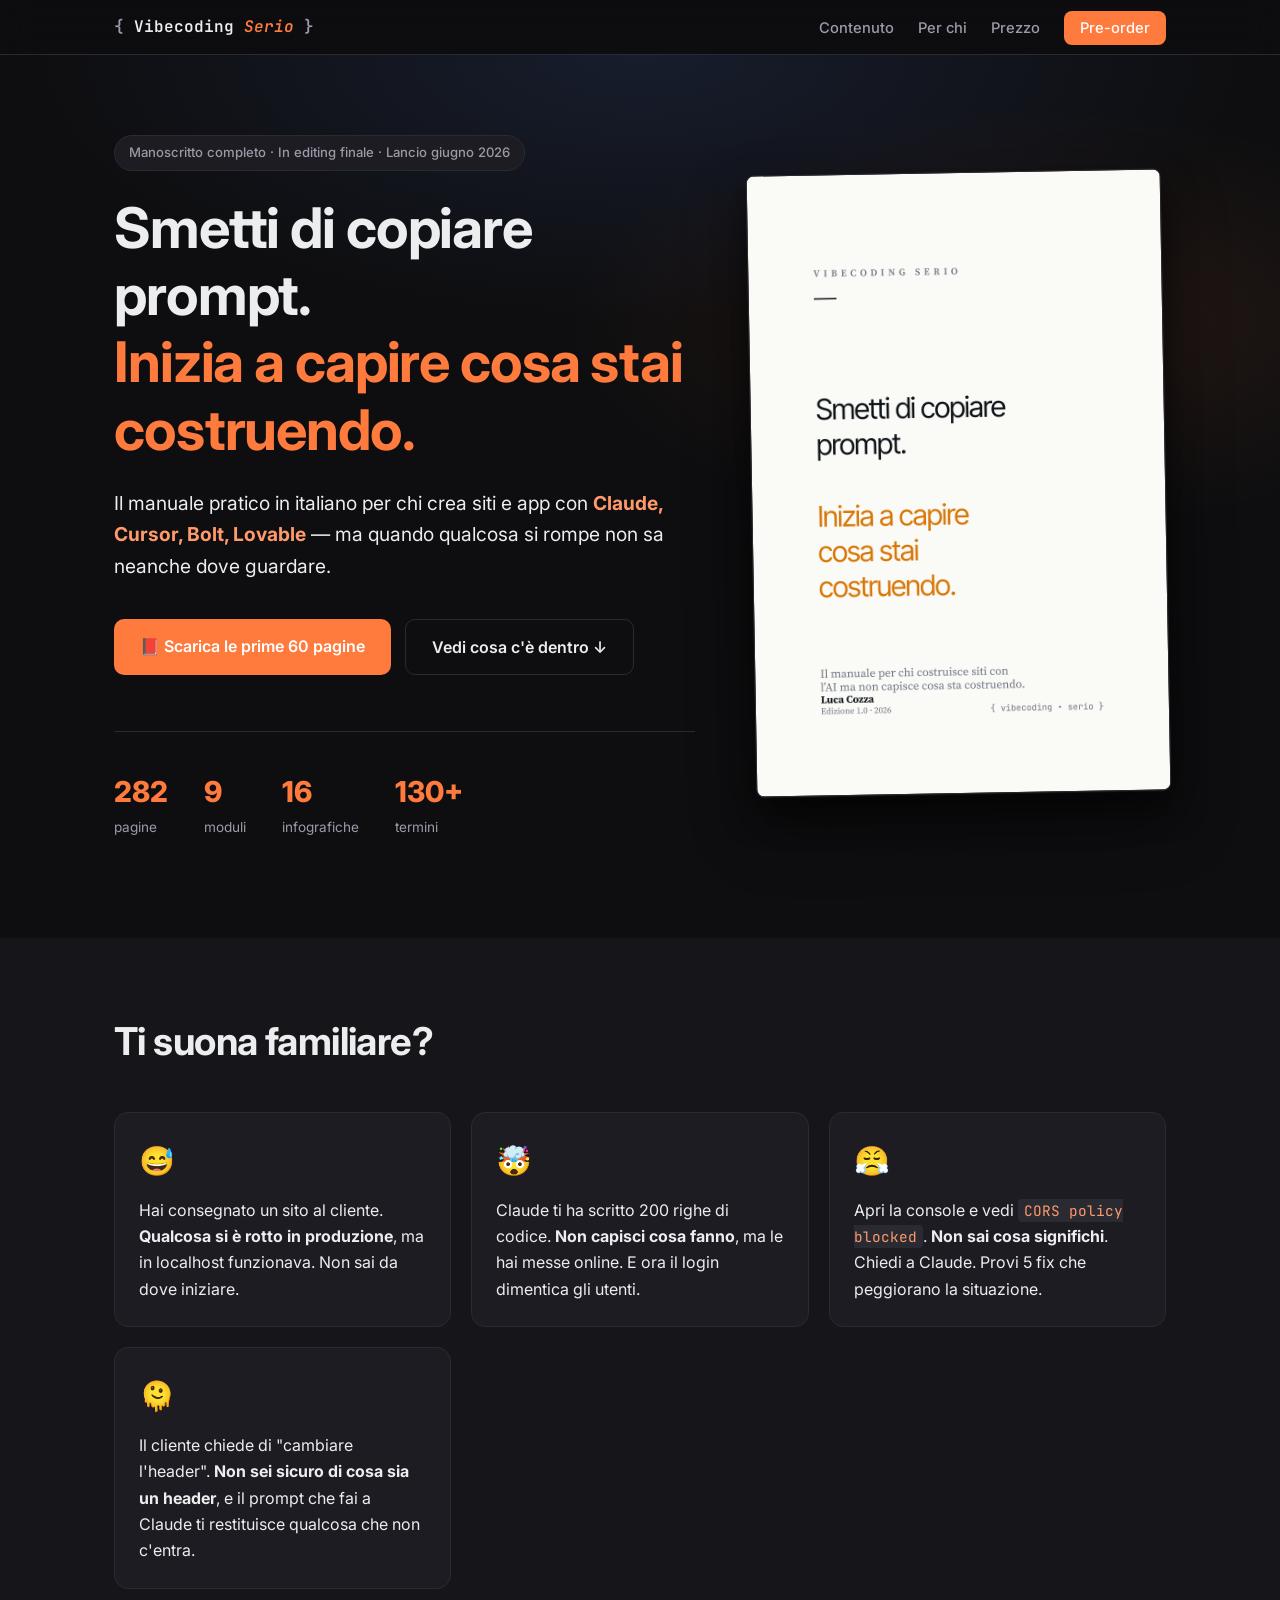
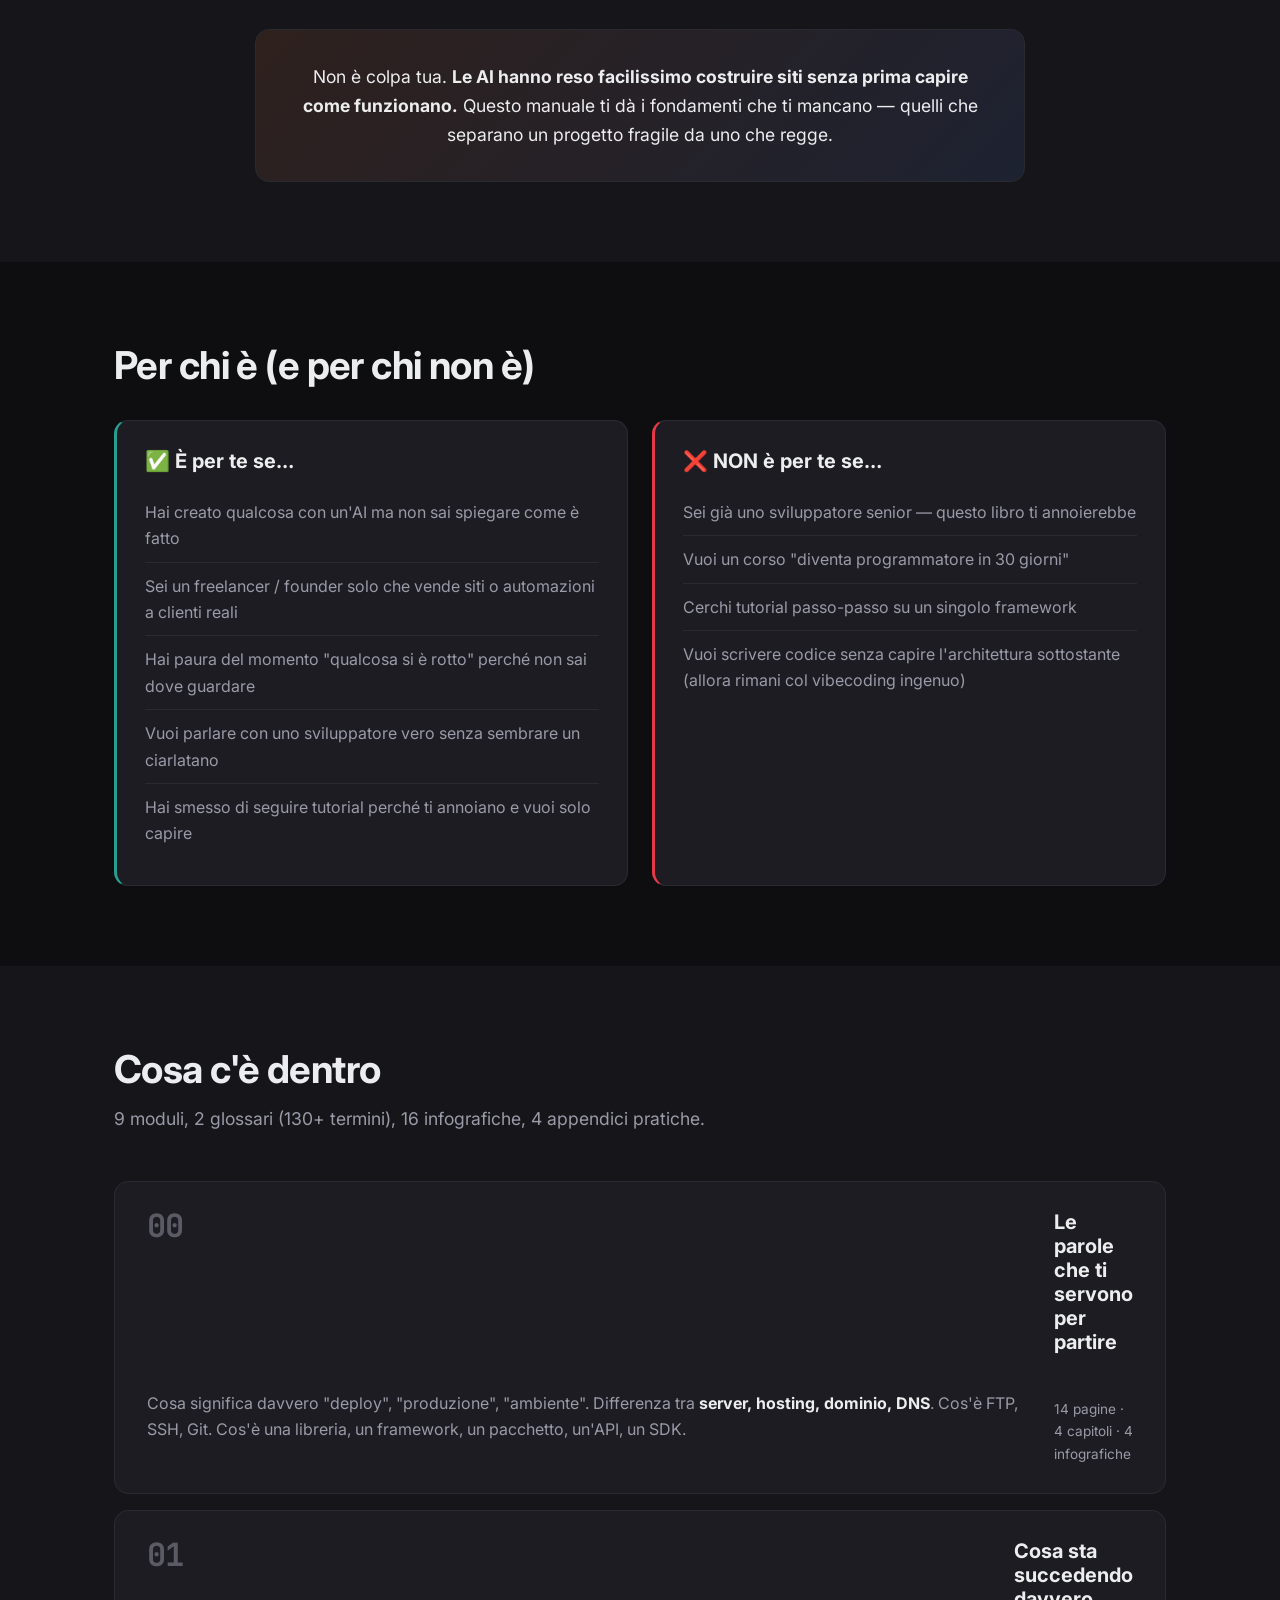
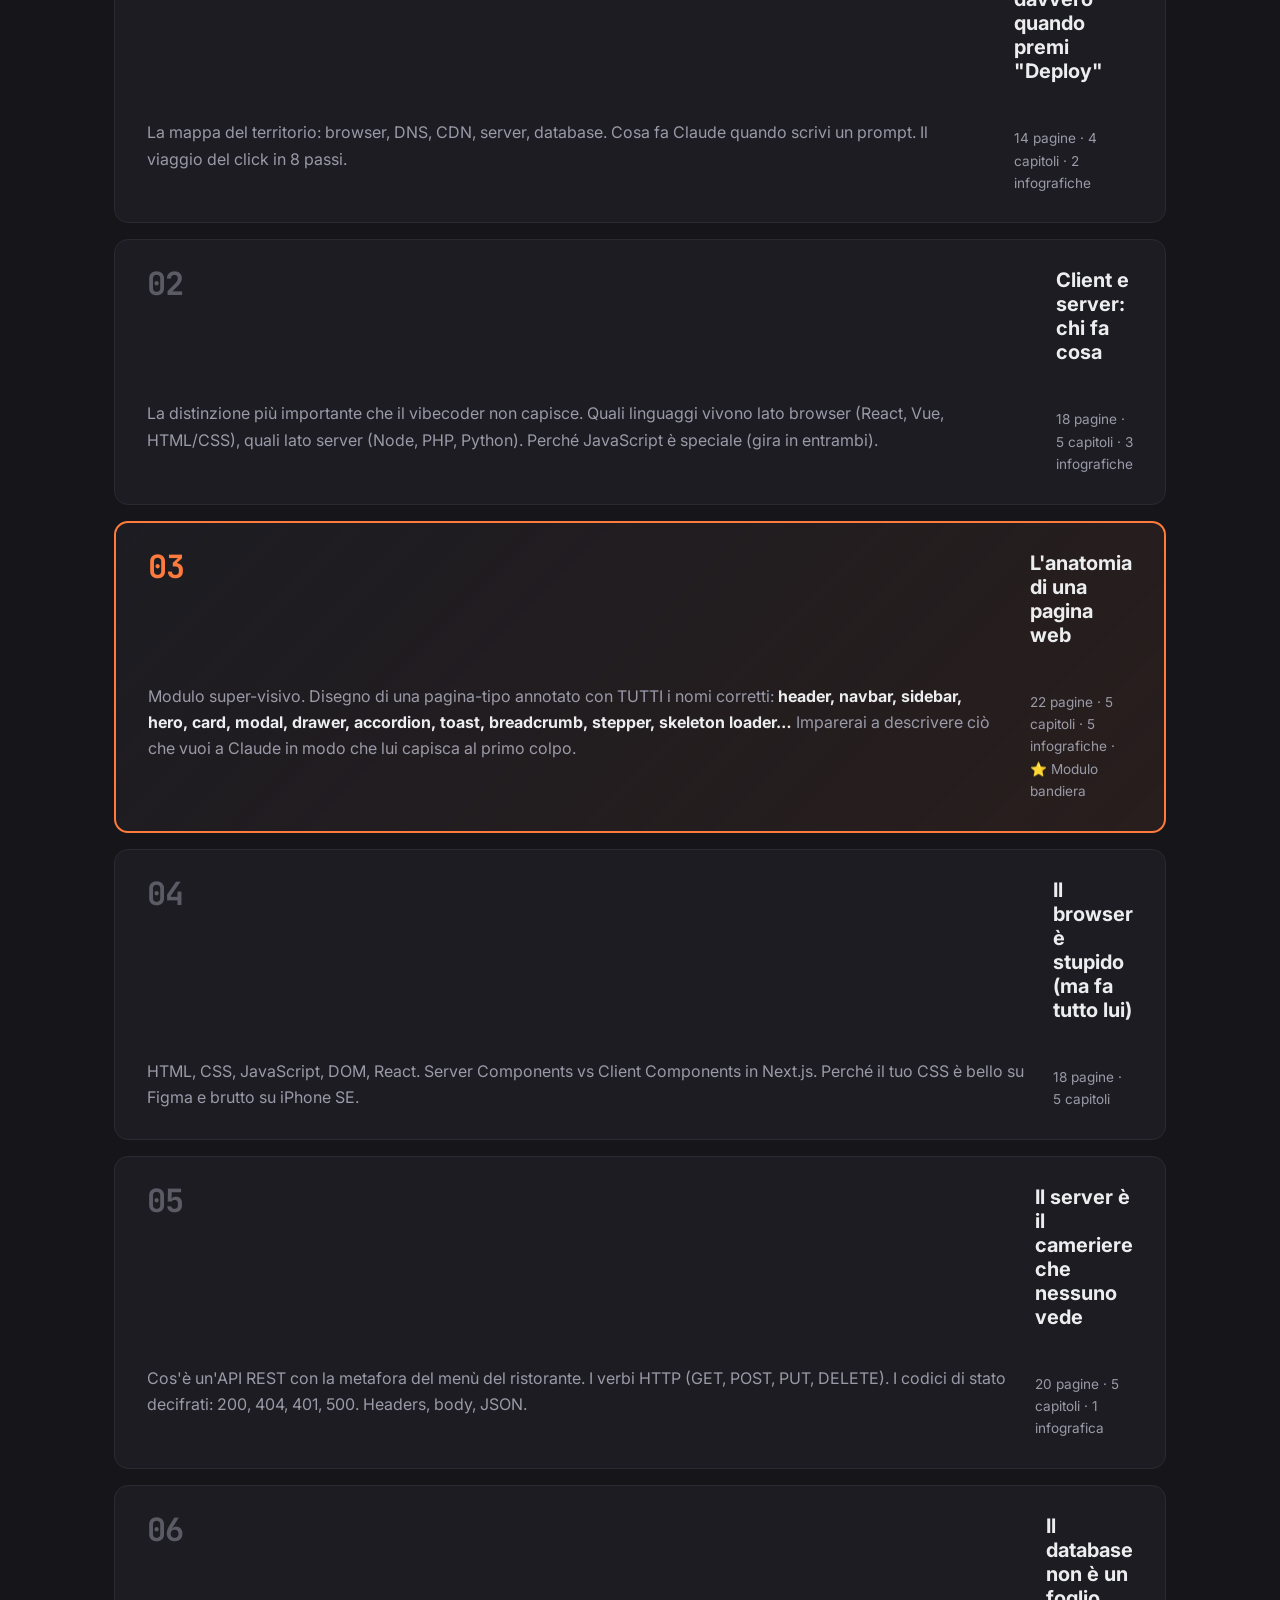
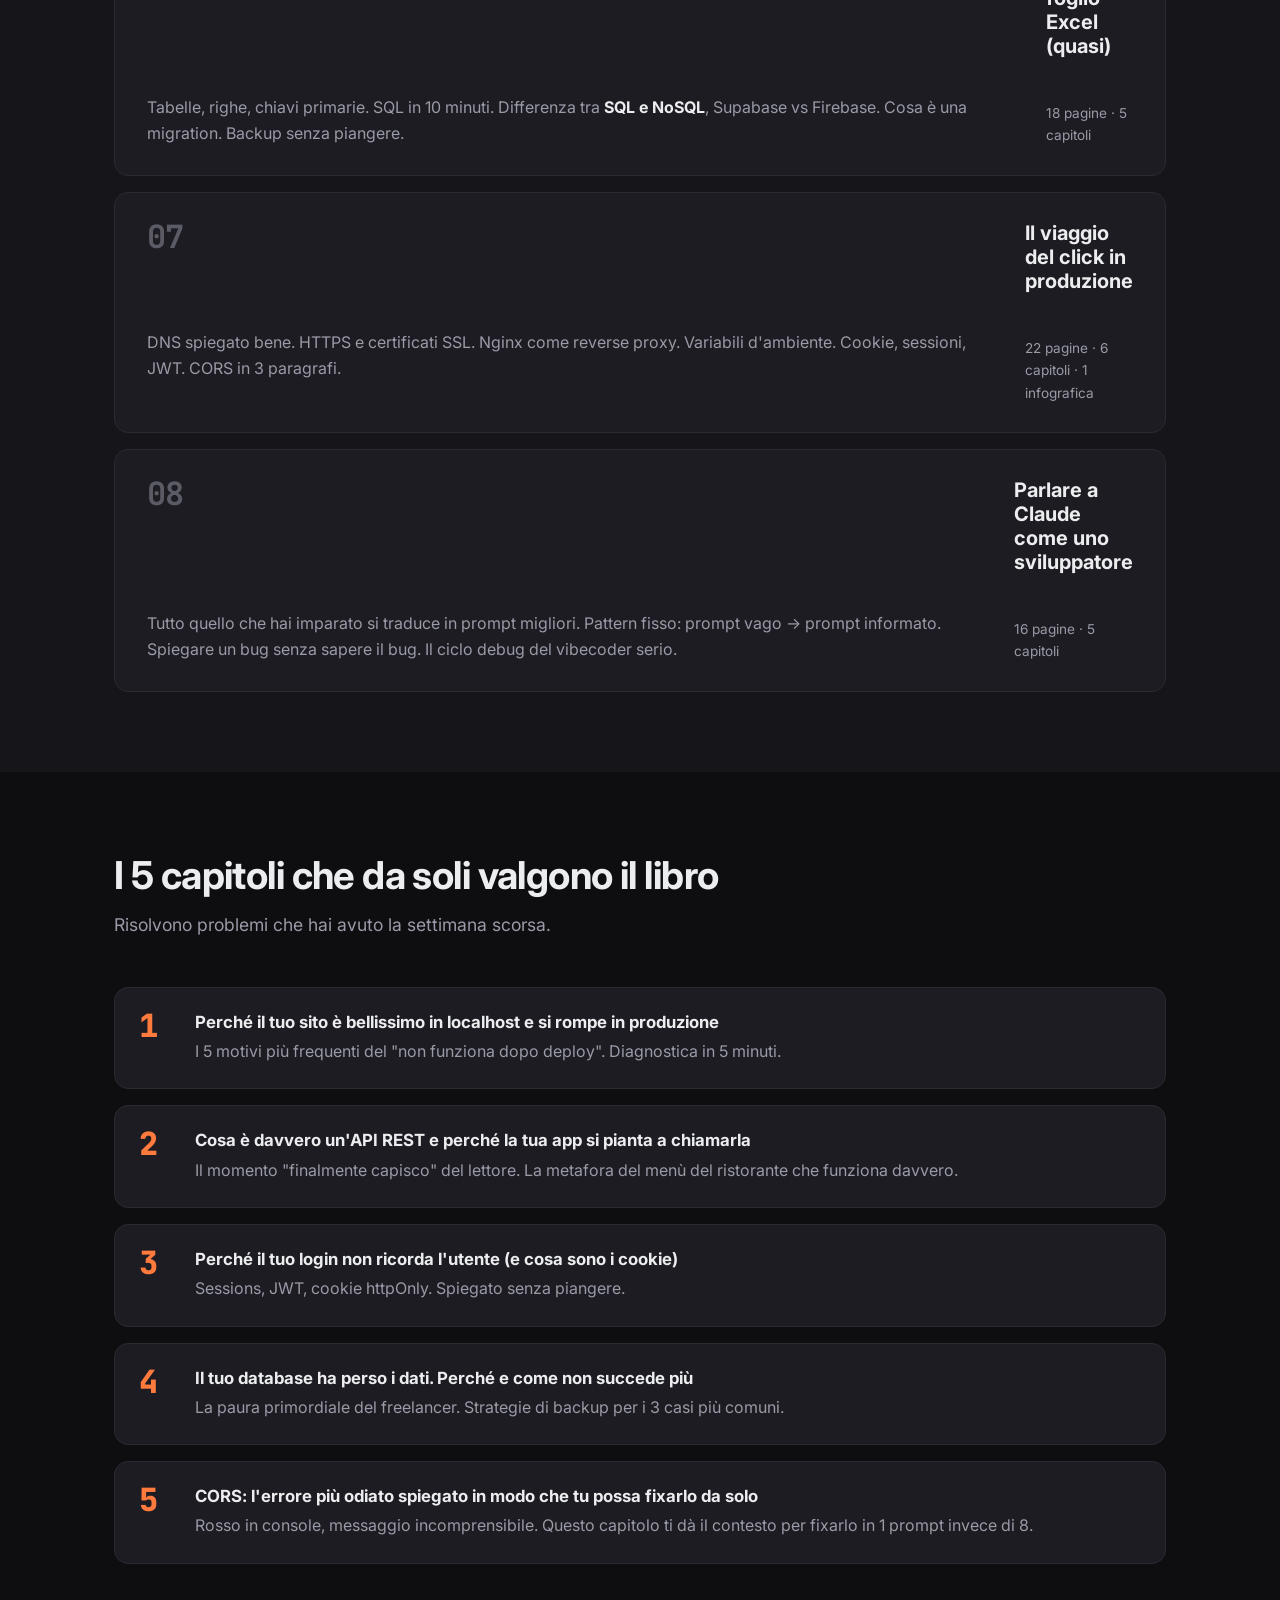
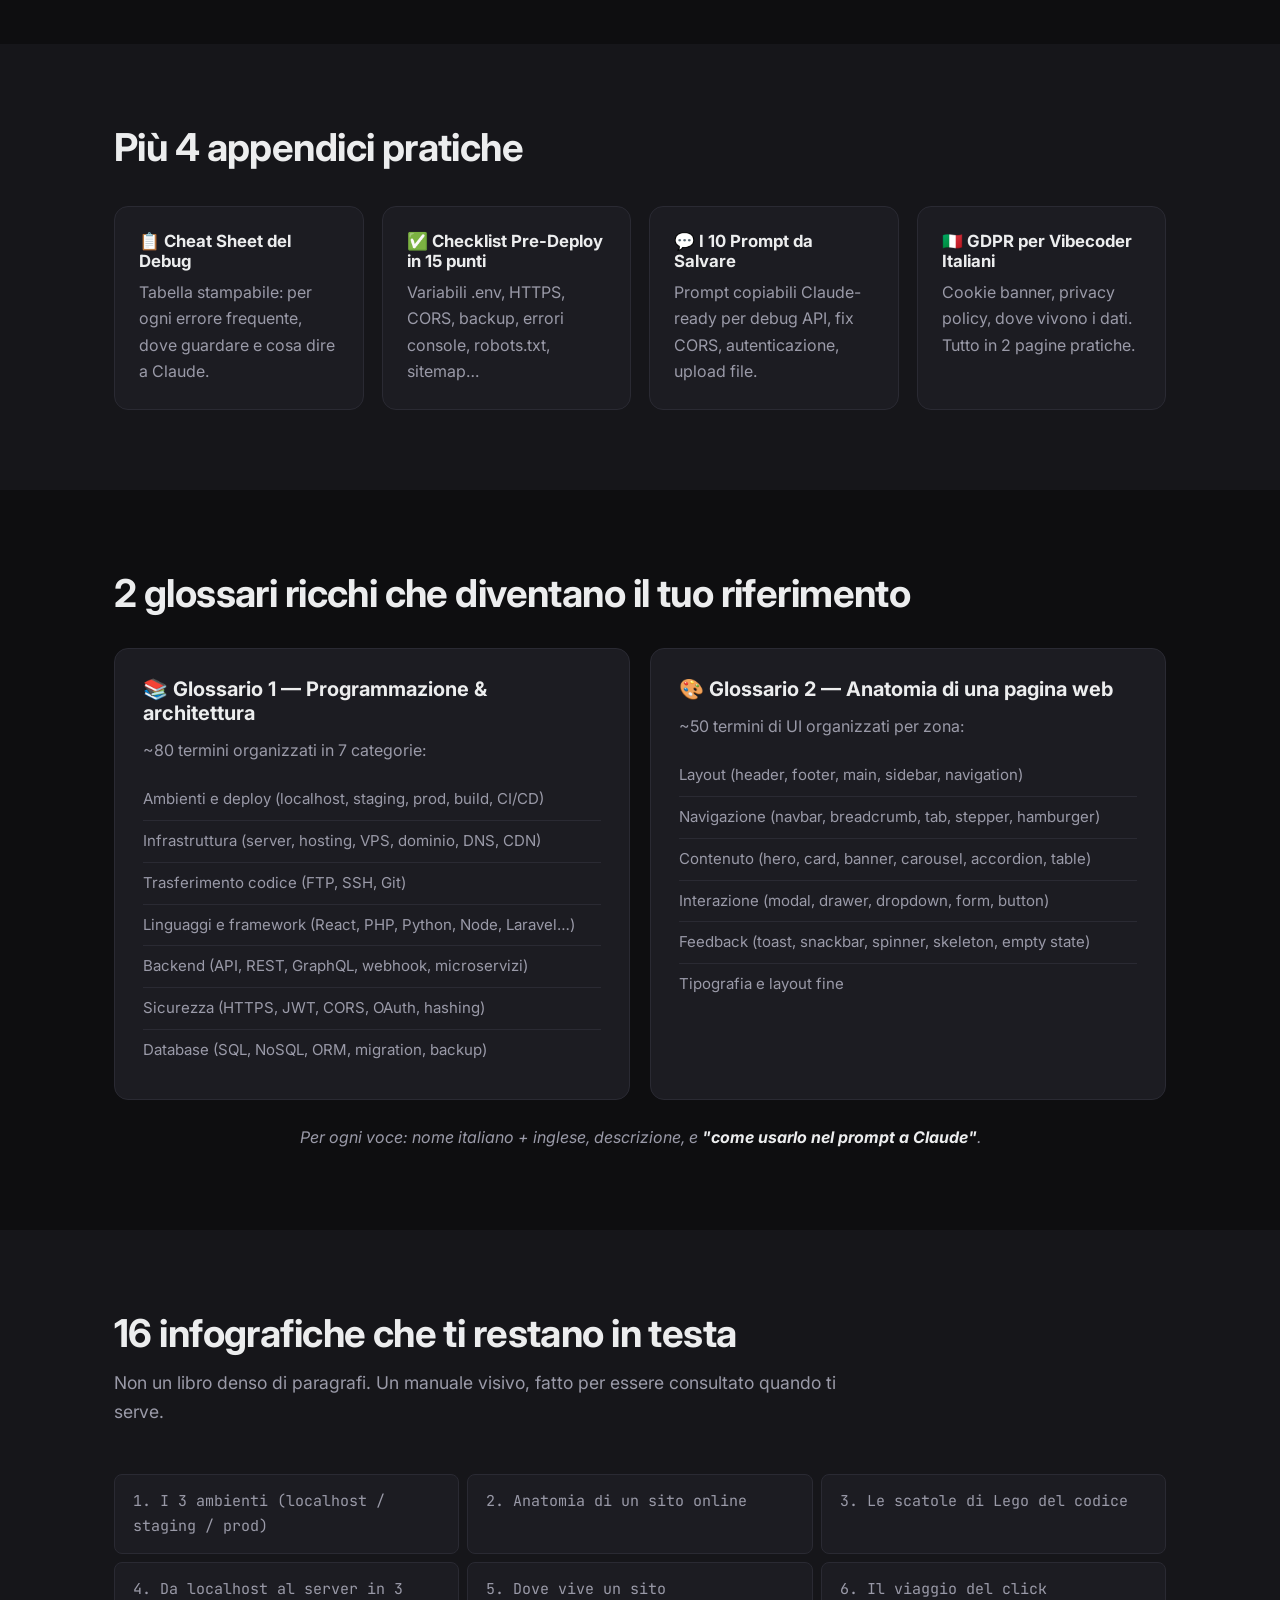
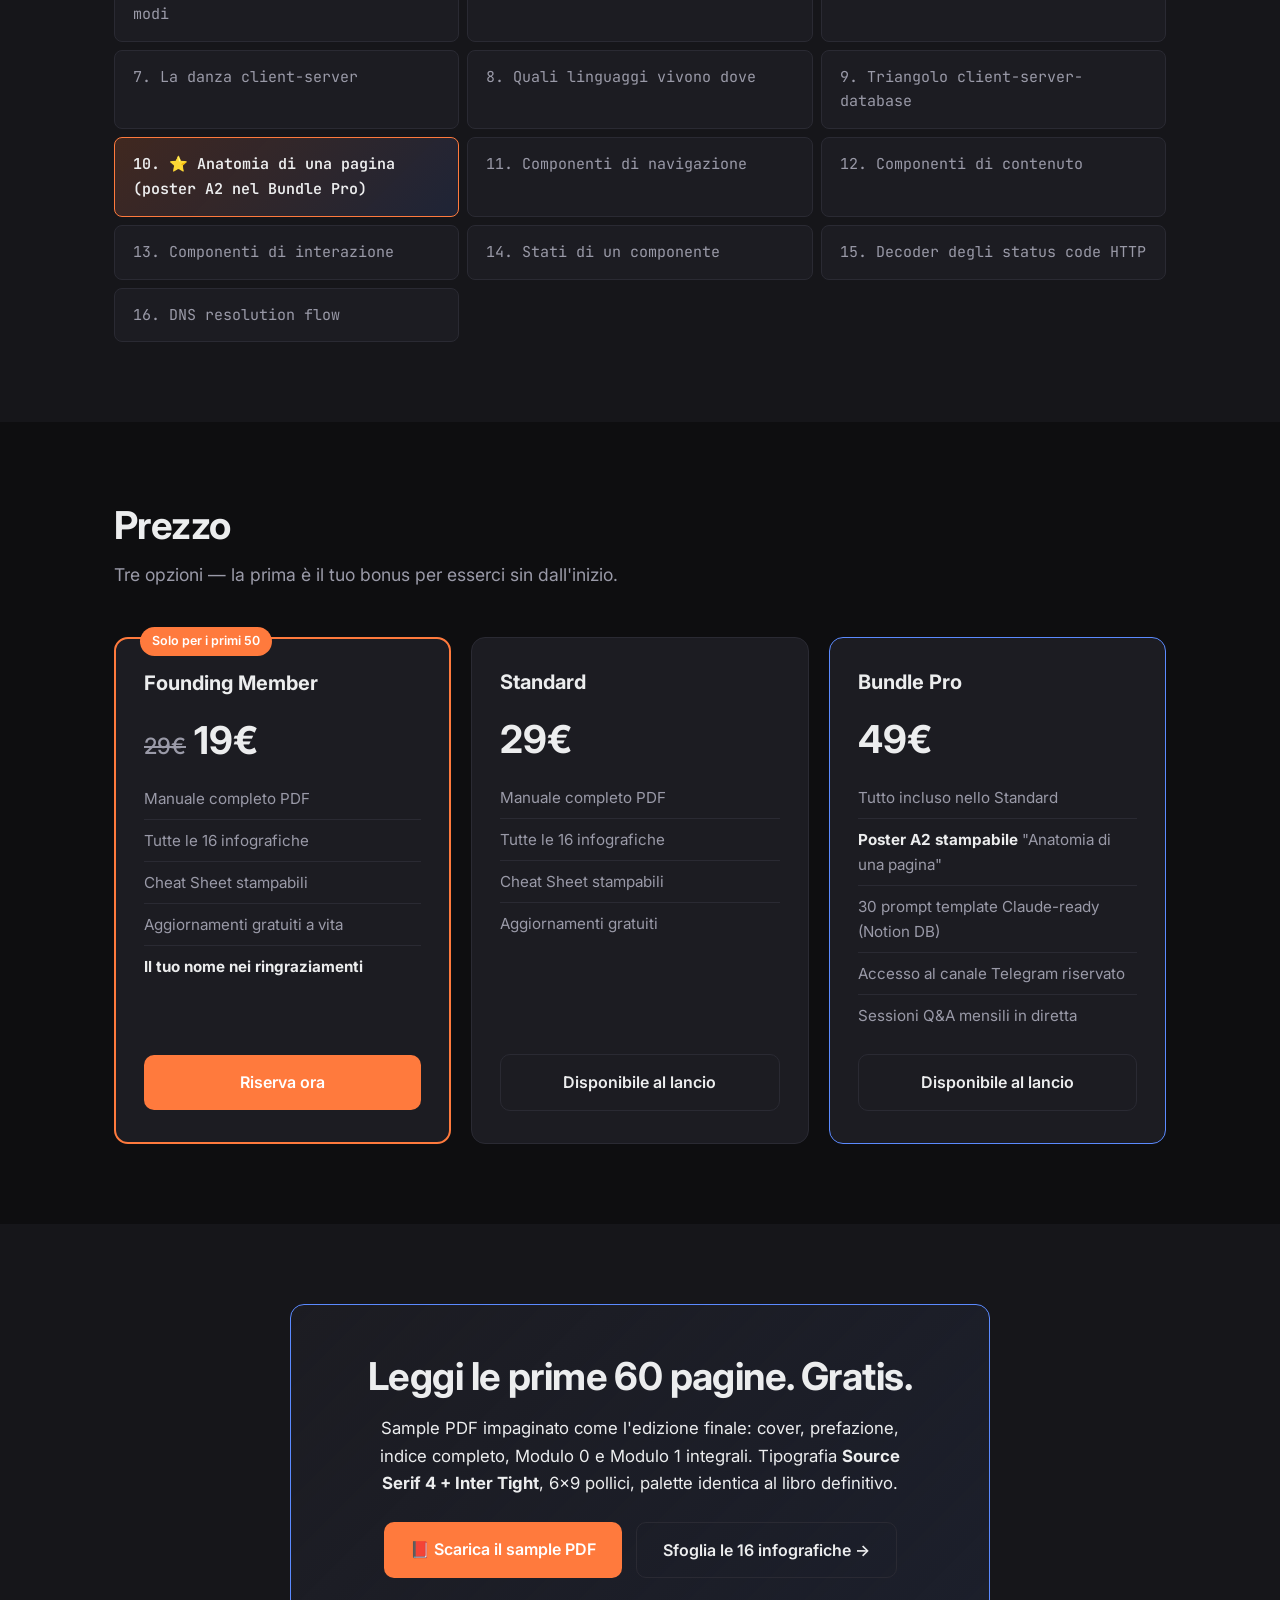
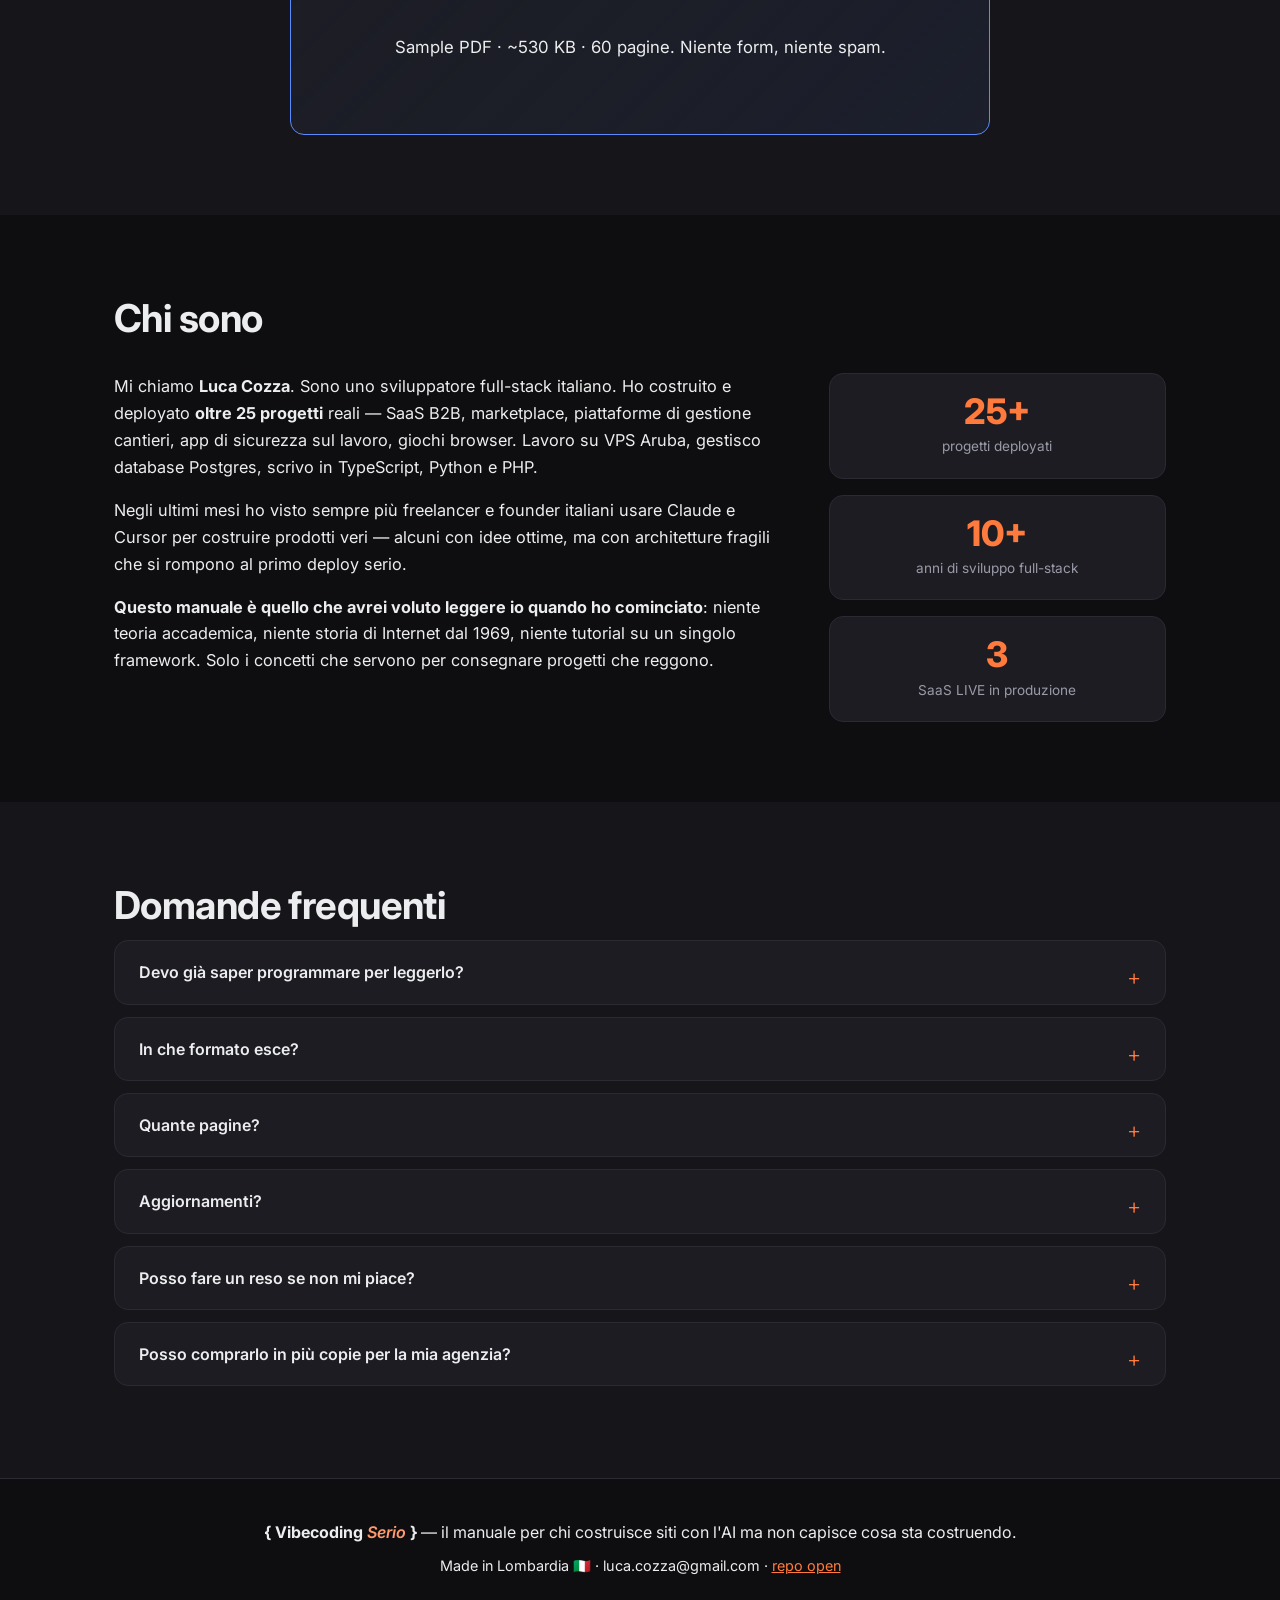
==== landing/index.html @ a7179542 "fix(pdf): tipografia rivista — spazi heading, leading, spacing paragrafi Problemi risolti: - H2/H3/H" ====
<!DOCTYPE html>
<html lang="it">
<head>
  <meta charset="UTF-8">
  <meta name="viewport" content="width=device-width, initial-scale=1.0">
  <title>Vibecoding Serio — Il manuale per chi costruisce siti con l'AI</title>
  <meta name="description" content="Smetti di copiare prompt. Inizia a capire cosa stai costruendo. Il manuale pratico in italiano per freelancer e founder che usano Claude, Cursor, Bolt, Lovable.">
  <meta name="keywords" content="vibecoding, claude, cursor, bolt, lovable, sviluppo web italiano, fondamenti web, manuale programmazione AI">
  <meta property="og:title" content="Vibecoding Serio">
  <meta property="og:description" content="Il manuale per chi costruisce siti con l'AI ma non capisce cosa sta costruendo.">
  <meta property="og:type" content="website">
  <meta property="og:url" content="https://vibecodingserio.vibecanyon.com">
  <link rel="preconnect" href="https://fonts.googleapis.com">
  <link rel="preconnect" href="https://fonts.gstatic.com" crossorigin>
  <link href="https://fonts.googleapis.com/css2?family=Inter:wght@400;500;600;700;800&family=JetBrains+Mono:wght@400;600&display=swap" rel="stylesheet">
  <link rel="stylesheet" href="style.css">
  <link rel="icon" href="data:image/svg+xml,<svg xmlns='http://www.w3.org/2000/svg' viewBox='0 0 100 100'><text x='50' y='75' font-size='75' text-anchor='middle' font-family='monospace'>{}</text></svg>">
</head>
<body>

<!-- NAV -->
<nav class="nav">
  <div class="container nav-inner">
    <a href="#top" class="logo"><span class="logo-bracket">{</span> Vibecoding <em>Serio</em> <span class="logo-bracket">}</span></a>
    <ul class="nav-links">
      <li><a href="#contenuto">Contenuto</a></li>
      <li><a href="#per-chi">Per chi</a></li>
      <li><a href="#prezzo">Prezzo</a></li>
      <li><a href="#preorder" class="btn-mini">Pre-order</a></li>
    </ul>
  </div>
</nav>

<!-- HERO -->
<header id="top" class="hero">
  <div class="container hero-grid">
    <div class="hero-text">
      <span class="badge">Manoscritto completo · In editing finale · Lancio giugno 2026</span>
      <h1>Smetti di copiare prompt.<br><span class="accent">Inizia a capire cosa stai costruendo.</span></h1>
      <p class="lead">
        Il manuale pratico in italiano per chi crea siti e app con <strong>Claude, Cursor, Bolt, Lovable</strong> — ma quando qualcosa si rompe non sa neanche dove guardare.
      </p>
      <div class="cta-group">
        <a href="/vibecoding-serio-sample.pdf" class="btn btn-primary" download>📕 Scarica le prime 60 pagine</a>
        <a href="#contenuto" class="btn btn-ghost">Vedi cosa c'è dentro ↓</a>
      </div>
      <div class="hero-stats">
        <div><strong>282</strong><span>pagine</span></div>
        <div><strong>9</strong><span>moduli</span></div>
        <div><strong>16</strong><span>infografiche</span></div>
        <div><strong>130+</strong><span>termini</span></div>
      </div>
    </div>
    <div class="hero-cover">
      <img src="book-cover.png" alt="Copertina di Vibecoding Serio" loading="eager">
    </div>
  </div>
</header>

<!-- IL DOLORE -->
<section class="problem">
  <div class="container">
    <h2>Ti suona familiare?</h2>
    <div class="problem-grid">
      <div class="problem-card">
        <span class="problem-icon">😅</span>
        <p>Hai consegnato un sito al cliente. <strong>Qualcosa si è rotto in produzione</strong>, ma in localhost funzionava. Non sai da dove iniziare.</p>
      </div>
      <div class="problem-card">
        <span class="problem-icon">🤯</span>
        <p>Claude ti ha scritto 200 righe di codice. <strong>Non capisci cosa fanno</strong>, ma le hai messe online. E ora il login dimentica gli utenti.</p>
      </div>
      <div class="problem-card">
        <span class="problem-icon">😤</span>
        <p>Apri la console e vedi <code>CORS policy blocked</code>. <strong>Non sai cosa significhi</strong>. Chiedi a Claude. Provi 5 fix che peggiorano la situazione.</p>
      </div>
      <div class="problem-card">
        <span class="problem-icon">🫠</span>
        <p>Il cliente chiede di "cambiare l'header". <strong>Non sei sicuro di cosa sia un header</strong>, e il prompt che fai a Claude ti restituisce qualcosa che non c'entra.</p>
      </div>
    </div>
    <p class="problem-conclusion">
      Non è colpa tua. <strong>Le AI hanno reso facilissimo costruire siti senza prima capire come funzionano.</strong> Questo manuale ti dà i fondamenti che ti mancano — quelli che separano un progetto fragile da uno che regge.
    </p>
  </div>
</section>

<!-- PER CHI -->
<section id="per-chi" class="audience">
  <div class="container">
    <h2>Per chi è (e per chi non è)</h2>
    <div class="audience-grid">
      <div class="audience-yes">
        <h3>✅ È per te se…</h3>
        <ul>
          <li>Hai creato qualcosa con un'AI ma non sai spiegare come è fatto</li>
          <li>Sei un freelancer / founder solo che vende siti o automazioni a clienti reali</li>
          <li>Hai paura del momento "qualcosa si è rotto" perché non sai dove guardare</li>
          <li>Vuoi parlare con uno sviluppatore vero senza sembrare un ciarlatano</li>
          <li>Hai smesso di seguire tutorial perché ti annoiano e vuoi solo capire</li>
        </ul>
      </div>
      <div class="audience-no">
        <h3>❌ NON è per te se…</h3>
        <ul>
          <li>Sei già uno sviluppatore senior — questo libro ti annoierebbe</li>
          <li>Vuoi un corso "diventa programmatore in 30 giorni"</li>
          <li>Cerchi tutorial passo-passo su un singolo framework</li>
          <li>Vuoi scrivere codice senza capire l'architettura sottostante (allora rimani col vibecoding ingenuo)</li>
        </ul>
      </div>
    </div>
  </div>
</section>

<!-- COSA IMPARI -->
<section id="contenuto" class="content">
  <div class="container">
    <h2>Cosa c'è dentro</h2>
    <p class="section-lead">9 moduli, 2 glossari (130+ termini), 16 infografiche, 4 appendici pratiche.</p>

    <div class="modules">

      <article class="module">
        <span class="module-number">00</span>
        <h3>Le parole che ti servono per partire</h3>
        <p>Cosa significa davvero "deploy", "produzione", "ambiente". Differenza tra <strong>server, hosting, dominio, DNS</strong>. Cos'è FTP, SSH, Git. Cos'è una libreria, un framework, un pacchetto, un'API, un SDK.</p>
        <span class="module-meta">14 pagine · 4 capitoli · 4 infografiche</span>
      </article>

      <article class="module">
        <span class="module-number">01</span>
        <h3>Cosa sta succedendo davvero quando premi "Deploy"</h3>
        <p>La mappa del territorio: browser, DNS, CDN, server, database. Cosa fa Claude quando scrivi un prompt. Il viaggio del click in 8 passi.</p>
        <span class="module-meta">14 pagine · 4 capitoli · 2 infografiche</span>
      </article>

      <article class="module">
        <span class="module-number">02</span>
        <h3>Client e server: chi fa cosa</h3>
        <p>La distinzione più importante che il vibecoder non capisce. Quali linguaggi vivono lato browser (React, Vue, HTML/CSS), quali lato server (Node, PHP, Python). Perché JavaScript è speciale (gira in entrambi).</p>
        <span class="module-meta">18 pagine · 5 capitoli · 3 infografiche</span>
      </article>

      <article class="module module-highlight">
        <span class="module-number">03</span>
        <h3>L'anatomia di una pagina web</h3>
        <p>Modulo super-visivo. Disegno di una pagina-tipo annotato con TUTTI i nomi corretti: <strong>header, navbar, sidebar, hero, card, modal, drawer, accordion, toast, breadcrumb, stepper, skeleton loader…</strong> Imparerai a descrivere ciò che vuoi a Claude in modo che lui capisca al primo colpo.</p>
        <span class="module-meta">22 pagine · 5 capitoli · 5 infografiche · ⭐ Modulo bandiera</span>
      </article>

      <article class="module">
        <span class="module-number">04</span>
        <h3>Il browser è stupido (ma fa tutto lui)</h3>
        <p>HTML, CSS, JavaScript, DOM, React. Server Components vs Client Components in Next.js. Perché il tuo CSS è bello su Figma e brutto su iPhone SE.</p>
        <span class="module-meta">18 pagine · 5 capitoli</span>
      </article>

      <article class="module">
        <span class="module-number">05</span>
        <h3>Il server è il cameriere che nessuno vede</h3>
        <p>Cos'è un'API REST con la metafora del menù del ristorante. I verbi HTTP (GET, POST, PUT, DELETE). I codici di stato decifrati: 200, 404, 401, 500. Headers, body, JSON.</p>
        <span class="module-meta">20 pagine · 5 capitoli · 1 infografica</span>
      </article>

      <article class="module">
        <span class="module-number">06</span>
        <h3>Il database non è un foglio Excel (quasi)</h3>
        <p>Tabelle, righe, chiavi primarie. SQL in 10 minuti. Differenza tra <strong>SQL e NoSQL</strong>, Supabase vs Firebase. Cosa è una migration. Backup senza piangere.</p>
        <span class="module-meta">18 pagine · 5 capitoli</span>
      </article>

      <article class="module">
        <span class="module-number">07</span>
        <h3>Il viaggio del click in produzione</h3>
        <p>DNS spiegato bene. HTTPS e certificati SSL. Nginx come reverse proxy. Variabili d'ambiente. Cookie, sessioni, JWT. CORS in 3 paragrafi.</p>
        <span class="module-meta">22 pagine · 6 capitoli · 1 infografica</span>
      </article>

      <article class="module">
        <span class="module-number">08</span>
        <h3>Parlare a Claude come uno sviluppatore</h3>
        <p>Tutto quello che hai imparato si traduce in prompt migliori. Pattern fisso: prompt vago → prompt informato. Spiegare un bug senza sapere il bug. Il ciclo debug del vibecoder serio.</p>
        <span class="module-meta">16 pagine · 5 capitoli</span>
      </article>

    </div>
  </div>
</section>

<!-- 5 QUICK WINS -->
<section class="quickwins">
  <div class="container">
    <h2>I 5 capitoli che da soli valgono il libro</h2>
    <p class="section-lead">Risolvono problemi che hai avuto la settimana scorsa.</p>
    <ol class="quickwins-list">
      <li>
        <h4>Perché il tuo sito è bellissimo in localhost e si rompe in produzione</h4>
        <p>I 5 motivi più frequenti del "non funziona dopo deploy". Diagnostica in 5 minuti.</p>
      </li>
      <li>
        <h4>Cosa è davvero un'API REST e perché la tua app si pianta a chiamarla</h4>
        <p>Il momento "finalmente capisco" del lettore. La metafora del menù del ristorante che funziona davvero.</p>
      </li>
      <li>
        <h4>Perché il tuo login non ricorda l'utente (e cosa sono i cookie)</h4>
        <p>Sessions, JWT, cookie httpOnly. Spiegato senza piangere.</p>
      </li>
      <li>
        <h4>Il tuo database ha perso i dati. Perché e come non succede più</h4>
        <p>La paura primordiale del freelancer. Strategie di backup per i 3 casi più comuni.</p>
      </li>
      <li>
        <h4>CORS: l'errore più odiato spiegato in modo che tu possa fixarlo da solo</h4>
        <p>Rosso in console, messaggio incomprensibile. Questo capitolo ti dà il contesto per fixarlo in 1 prompt invece di 8.</p>
      </li>
    </ol>
  </div>
</section>

<!-- BONUS -->
<section class="bonus">
  <div class="container">
    <h2>Più 4 appendici pratiche</h2>
    <div class="bonus-grid">
      <div class="bonus-card">
        <h4>📋 Cheat Sheet del Debug</h4>
        <p>Tabella stampabile: per ogni errore frequente, dove guardare e cosa dire a Claude.</p>
      </div>
      <div class="bonus-card">
        <h4>✅ Checklist Pre-Deploy in 15 punti</h4>
        <p>Variabili .env, HTTPS, CORS, backup, errori console, robots.txt, sitemap…</p>
      </div>
      <div class="bonus-card">
        <h4>💬 I 10 Prompt da Salvare</h4>
        <p>Prompt copiabili Claude-ready per debug API, fix CORS, autenticazione, upload file.</p>
      </div>
      <div class="bonus-card">
        <h4>🇮🇹 GDPR per Vibecoder Italiani</h4>
        <p>Cookie banner, privacy policy, dove vivono i dati. Tutto in 2 pagine pratiche.</p>
      </div>
    </div>
  </div>
</section>

<!-- 2 GLOSSARI -->
<section class="glossari">
  <div class="container">
    <h2>2 glossari ricchi che diventano il tuo riferimento</h2>
    <div class="glossari-grid">
      <div class="glossario-card">
        <h3>📚 Glossario 1 — Programmazione &amp; architettura</h3>
        <p>~80 termini organizzati in 7 categorie:</p>
        <ul>
          <li>Ambienti e deploy (localhost, staging, prod, build, CI/CD)</li>
          <li>Infrastruttura (server, hosting, VPS, dominio, DNS, CDN)</li>
          <li>Trasferimento codice (FTP, SSH, Git)</li>
          <li>Linguaggi e framework (React, PHP, Python, Node, Laravel…)</li>
          <li>Backend (API, REST, GraphQL, webhook, microservizi)</li>
          <li>Sicurezza (HTTPS, JWT, CORS, OAuth, hashing)</li>
          <li>Database (SQL, NoSQL, ORM, migration, backup)</li>
        </ul>
      </div>
      <div class="glossario-card">
        <h3>🎨 Glossario 2 — Anatomia di una pagina web</h3>
        <p>~50 termini di UI organizzati per zona:</p>
        <ul>
          <li>Layout (header, footer, main, sidebar, navigation)</li>
          <li>Navigazione (navbar, breadcrumb, tab, stepper, hamburger)</li>
          <li>Contenuto (hero, card, banner, carousel, accordion, table)</li>
          <li>Interazione (modal, drawer, dropdown, form, button)</li>
          <li>Feedback (toast, snackbar, spinner, skeleton, empty state)</li>
          <li>Tipografia e layout fine</li>
        </ul>
      </div>
    </div>
    <p class="glossari-note">Per ogni voce: nome italiano + inglese, descrizione, e <strong>"come usarlo nel prompt a Claude"</strong>.</p>
  </div>
</section>

<!-- INFOGRAFICHE -->
<section class="infografiche">
  <div class="container">
    <h2>16 infografiche che ti restano in testa</h2>
    <p class="section-lead">Non un libro denso di paragrafi. Un manuale visivo, fatto per essere consultato quando ti serve.</p>
    <div class="info-list">
      <div>1. I 3 ambienti (localhost / staging / prod)</div>
      <div>2. Anatomia di un sito online</div>
      <div>3. Le scatole di Lego del codice</div>
      <div>4. Da localhost al server in 3 modi</div>
      <div>5. Dove vive un sito</div>
      <div>6. Il viaggio del click</div>
      <div>7. La danza client-server</div>
      <div>8. Quali linguaggi vivono dove</div>
      <div>9. Triangolo client-server-database</div>
      <div class="info-highlight">10. ⭐ Anatomia di una pagina (poster A2 nel Bundle Pro)</div>
      <div>11. Componenti di navigazione</div>
      <div>12. Componenti di contenuto</div>
      <div>13. Componenti di interazione</div>
      <div>14. Stati di un componente</div>
      <div>15. Decoder degli status code HTTP</div>
      <div>16. DNS resolution flow</div>
    </div>
  </div>
</section>

<!-- PRICING -->
<section id="prezzo" class="pricing">
  <div class="container">
    <h2>Prezzo</h2>
    <p class="section-lead">Tre opzioni — la prima è il tuo bonus per esserci sin dall'inizio.</p>
    <div class="pricing-grid">

      <div class="pricing-card pricing-early">
        <span class="pricing-tag">Solo per i primi 50</span>
        <h3>Founding Member</h3>
        <p class="price"><span class="price-old">29€</span> <strong>19€</strong></p>
        <ul>
          <li>Manuale completo PDF</li>
          <li>Tutte le 16 infografiche</li>
          <li>Cheat Sheet stampabili</li>
          <li>Aggiornamenti gratuiti a vita</li>
          <li><strong>Il tuo nome nei ringraziamenti</strong></li>
        </ul>
        <a href="#preorder" class="btn btn-primary">Riserva ora</a>
      </div>

      <div class="pricing-card">
        <h3>Standard</h3>
        <p class="price"><strong>29€</strong></p>
        <ul>
          <li>Manuale completo PDF</li>
          <li>Tutte le 16 infografiche</li>
          <li>Cheat Sheet stampabili</li>
          <li>Aggiornamenti gratuiti</li>
        </ul>
        <a href="#preorder" class="btn btn-ghost">Disponibile al lancio</a>
      </div>

      <div class="pricing-card pricing-pro">
        <h3>Bundle Pro</h3>
        <p class="price"><strong>49€</strong></p>
        <ul>
          <li>Tutto incluso nello Standard</li>
          <li><strong>Poster A2 stampabile</strong> "Anatomia di una pagina"</li>
          <li>30 prompt template Claude-ready (Notion DB)</li>
          <li>Accesso al canale Telegram riservato</li>
          <li>Sessioni Q&A mensili in diretta</li>
        </ul>
        <a href="#preorder" class="btn btn-ghost">Disponibile al lancio</a>
      </div>

    </div>
  </div>
</section>

<!-- SAMPLE DOWNLOAD -->
<section id="preorder" class="preorder">
  <div class="container">
    <div class="preorder-card">
      <h2>Leggi le prime 60 pagine. Gratis.</h2>
      <p>
        Sample PDF impaginato come l'edizione finale: cover, prefazione, indice completo, Modulo 0 e Modulo 1 integrali. Tipografia <strong>Source Serif 4 + Inter Tight</strong>, 6×9 pollici, palette identica al libro definitivo.
      </p>
      <div class="cta-group" style="justify-content: center; margin-top: 12px;">
        <a href="/vibecoding-serio-sample.pdf" class="btn btn-primary" download>📕 Scarica il sample PDF</a>
        <a href="/infografiche/" class="btn btn-ghost">Sfoglia le 16 infografiche →</a>
      </div>
      <p class="preorder-note">Sample PDF · ~530 KB · 60 pagine. Niente form, niente spam.</p>
    </div>
  </div>
</section>

<!-- ABOUT LUCA -->
<section class="about">
  <div class="container">
    <h2>Chi sono</h2>
    <div class="about-grid">
      <div class="about-text">
        <p>Mi chiamo <strong>Luca Cozza</strong>. Sono uno sviluppatore full-stack italiano. Ho costruito e deployato <strong>oltre 25 progetti</strong> reali — SaaS B2B, marketplace, piattaforme di gestione cantieri, app di sicurezza sul lavoro, giochi browser. Lavoro su VPS Aruba, gestisco database Postgres, scrivo in TypeScript, Python e PHP.</p>
        <p>Negli ultimi mesi ho visto sempre più freelancer e founder italiani usare Claude e Cursor per costruire prodotti veri — alcuni con idee ottime, ma con architetture fragili che si rompono al primo deploy serio.</p>
        <p><strong>Questo manuale è quello che avrei voluto leggere io quando ho cominciato</strong>: niente teoria accademica, niente storia di Internet dal 1969, niente tutorial su un singolo framework. Solo i concetti che servono per consegnare progetti che reggono.</p>
      </div>
      <div class="about-stats">
        <div class="about-stat"><strong>25+</strong><span>progetti deployati</span></div>
        <div class="about-stat"><strong>10+</strong><span>anni di sviluppo full-stack</span></div>
        <div class="about-stat"><strong>3</strong><span>SaaS LIVE in produzione</span></div>
      </div>
    </div>
  </div>
</section>

<!-- FAQ -->
<section class="faq">
  <div class="container">
    <h2>Domande frequenti</h2>
    <details>
      <summary>Devo già saper programmare per leggerlo?</summary>
      <p>No. Il libro parte da zero — anzi, è scritto apposta per chi <em>non</em> sa programmare ma sta costruendo cose con l'AI. Se sei già senior, ti annoierebbe.</p>
    </details>
    <details>
      <summary>In che formato esce?</summary>
      <p>PDF (versione principale). Una versione lite EPUB sarà su Amazon KDP a 4.99€. Il PDF è ottimizzato per lettura su tablet/laptop e per la stampa.</p>
    </details>
    <details>
      <summary>Quante pagine?</summary>
      <p>Circa 213 pagine, 8-9 ore di lettura. Pensato per essere letto a pezzi (lineare, Quick Wins, riferimento). I glossari da soli sono ~32 pagine, consultabili come dizionario.</p>
    </details>
    <details>
      <summary>Aggiornamenti?</summary>
      <p>Gli stack tech cambiano in fretta. Per chi compra ci saranno aggiornamenti gratuiti a vita (versione 1.1, 2.0…). Non rifaccio mai pagare la stessa edizione.</p>
    </details>
    <details>
      <summary>Posso fare un reso se non mi piace?</summary>
      <p>Sì. Garanzia soddisfatti o rimborsati 30 giorni, senza domande. Mi paghi solo se ti è davvero utile.</p>
    </details>
    <details>
      <summary>Posso comprarlo in più copie per la mia agenzia?</summary>
      <p>Sì, scrivimi a luca.cozza@gmail.com per pricing team.</p>
    </details>
  </div>
</section>

<!-- FOOTER -->
<footer class="footer">
  <div class="container">
    <p><strong>{ Vibecoding <em>Serio</em> }</strong> — il manuale per chi costruisce siti con l'AI ma non capisce cosa sta costruendo.</p>
    <p class="footer-meta">
      Made in Lombardia 🇮🇹 · luca.cozza@gmail.com · <a href="https://github.com/cozzagit/vibecoding-serio">repo open</a>
    </p>
  </div>
</footer>

</body>
</html>
---- landing/style.css ----
/* === RESET & BASE === */
*, *::before, *::after { box-sizing: border-box; margin: 0; padding: 0; }
html { scroll-behavior: smooth; }

:root {
  --bg: #0E0E10;
  --bg-soft: #16161A;
  --bg-card: #1C1C22;
  --border: #2A2A33;
  --text: #ECEDEE;
  --text-muted: #9A9AA8;
  --accent: #FF7A3D;
  --accent-soft: #FF9A6B;
  --primary: #5B8AFF;
  --primary-soft: #7DA3FF;
  --success: #2A9D8F;
  --error: #E63946;
  --code-bg: #2A2A33;
  --max-w: 1100px;
  --radius: 14px;
}

body {
  font-family: 'Inter', -apple-system, BlinkMacSystemFont, sans-serif;
  background: var(--bg);
  color: var(--text);
  line-height: 1.65;
  -webkit-font-smoothing: antialiased;
  text-rendering: optimizeLegibility;
}

.container { max-width: var(--max-w); margin: 0 auto; padding: 0 24px; }

h1, h2, h3, h4 { font-weight: 700; line-height: 1.2; }
h1 { font-size: clamp(2rem, 5vw, 3.5rem); letter-spacing: -0.02em; }
h2 { font-size: clamp(1.6rem, 3.5vw, 2.4rem); margin-bottom: 12px; letter-spacing: -0.015em; }
h3 { font-size: 1.25rem; margin-bottom: 8px; }
h4 { font-size: 1.05rem; margin-bottom: 6px; }
p { color: var(--text-muted); }

a { color: inherit; text-decoration: none; transition: color 0.15s; }
code { font-family: 'JetBrains Mono', monospace; background: var(--code-bg); padding: 2px 6px; border-radius: 4px; font-size: 0.9em; color: var(--accent-soft); }
strong { color: var(--text); }
em { font-style: italic; color: var(--accent-soft); font-weight: 600; }

/* === NAV === */
.nav {
  position: sticky;
  top: 0;
  z-index: 100;
  background: rgba(14, 14, 16, 0.85);
  backdrop-filter: blur(12px);
  border-bottom: 1px solid var(--border);
}
.nav-inner {
  display: flex;
  justify-content: space-between;
  align-items: center;
  padding: 14px 24px;
}
.logo {
  font-family: 'JetBrains Mono', monospace;
  font-weight: 600;
  font-size: 1rem;
  color: var(--text);
}
.logo em { color: var(--accent); font-style: italic; }
.logo-bracket { color: var(--text-muted); }
.nav-links {
  display: flex;
  gap: 24px;
  list-style: none;
  align-items: center;
}
.nav-links a {
  color: var(--text-muted);
  font-size: 0.92rem;
  font-weight: 500;
}
.nav-links a:hover { color: var(--text); }
.btn-mini {
  background: var(--accent);
  color: #fff !important;
  padding: 8px 16px;
  border-radius: 8px;
  font-weight: 600;
}
.btn-mini:hover { background: var(--accent-soft); }
@media (max-width: 700px) {
  .nav-links li:not(:last-child) { display: none; }
}

/* === HERO === */
.hero {
  padding: 80px 0 100px;
  background:
    radial-gradient(ellipse 80% 50% at 50% 0%, rgba(91, 138, 255, 0.12), transparent 60%),
    radial-gradient(ellipse 60% 40% at 80% 30%, rgba(255, 122, 61, 0.10), transparent 60%);
  text-align: left;
}
.hero-grid {
  display: grid;
  grid-template-columns: 1.4fr 1fr;
  gap: 56px;
  align-items: center;
}
@media (max-width: 900px) {
  .hero-grid { grid-template-columns: 1fr; gap: 40px; }
  .hero-cover { order: -1; max-width: 280px; margin: 0 auto; }
}
.hero-cover img {
  width: 100%;
  height: auto;
  border-radius: 8px;
  box-shadow:
    0 1px 0 rgba(255, 255, 255, 0.04),
    0 16px 32px rgba(0, 0, 0, 0.5),
    0 32px 64px rgba(0, 0, 0, 0.4);
  border: 1px solid var(--border);
  transform: rotate(-1deg);
  transition: transform 0.3s;
}
.hero-cover img:hover {
  transform: rotate(0deg) scale(1.02);
}
.badge {
  display: inline-block;
  background: var(--bg-card);
  color: var(--text-muted);
  border: 1px solid var(--border);
  padding: 6px 14px;
  border-radius: 100px;
  font-size: 0.82rem;
  font-weight: 500;
  margin-bottom: 24px;
}
.hero h1 { margin-bottom: 24px; max-width: 18ch; }
.accent { color: var(--accent); }
.lead {
  font-size: 1.2rem;
  max-width: 62ch;
  margin-bottom: 36px;
  color: var(--text);
}
.lead strong { color: var(--accent-soft); }

.cta-group {
  display: flex;
  flex-wrap: wrap;
  gap: 14px;
  margin-bottom: 56px;
}

.btn {
  display: inline-block;
  padding: 14px 26px;
  border-radius: 10px;
  font-weight: 600;
  font-size: 1rem;
  border: none;
  cursor: pointer;
  transition: transform 0.1s, background 0.15s;
  text-align: center;
}
.btn:hover { transform: translateY(-1px); }
.btn-primary {
  background: var(--accent);
  color: #fff;
}
.btn-primary:hover { background: var(--accent-soft); }
.btn-ghost {
  background: transparent;
  color: var(--text);
  border: 1px solid var(--border);
}
.btn-ghost:hover { border-color: var(--text-muted); background: var(--bg-card); }

.hero-stats {
  display: flex;
  flex-wrap: wrap;
  gap: 36px;
  border-top: 1px solid var(--border);
  padding-top: 36px;
  max-width: 600px;
}
.hero-stats > div { display: flex; flex-direction: column; }
.hero-stats strong { font-size: 1.8rem; color: var(--accent); font-weight: 800; }
.hero-stats span { font-size: 0.85rem; color: var(--text-muted); }

/* === SECTIONS COMUNI === */
section { padding: 80px 0; }
.section-lead {
  font-size: 1.1rem;
  margin-bottom: 48px;
  color: var(--text-muted);
  max-width: 70ch;
}

/* === PROBLEM === */
.problem { background: var(--bg-soft); }
.problem-grid {
  display: grid;
  grid-template-columns: repeat(auto-fit, minmax(280px, 1fr));
  gap: 20px;
  margin: 48px 0 40px;
}
.problem-card {
  background: var(--bg-card);
  border: 1px solid var(--border);
  border-radius: var(--radius);
  padding: 24px;
}
.problem-icon { font-size: 1.8rem; display: block; margin-bottom: 12px; }
.problem-card p { color: var(--text); }
.problem-conclusion {
  text-align: center;
  font-size: 1.1rem;
  color: var(--text);
  max-width: 70ch;
  margin: 0 auto;
  padding: 32px;
  background: linear-gradient(135deg, rgba(255, 122, 61, 0.1), rgba(91, 138, 255, 0.1));
  border-radius: var(--radius);
  border: 1px solid var(--border);
}

/* === AUDIENCE === */
.audience-grid {
  display: grid;
  grid-template-columns: 1fr 1fr;
  gap: 24px;
  margin-top: 32px;
}
@media (max-width: 700px) { .audience-grid { grid-template-columns: 1fr; } }
.audience-yes, .audience-no {
  background: var(--bg-card);
  border: 1px solid var(--border);
  border-radius: var(--radius);
  padding: 28px;
}
.audience-yes { border-left: 3px solid var(--success); }
.audience-no { border-left: 3px solid var(--error); }
.audience-yes h3, .audience-no h3 { margin-bottom: 16px; }
.audience-yes ul, .audience-no ul { list-style: none; }
.audience-yes li, .audience-no li {
  padding: 10px 0;
  border-bottom: 1px solid var(--border);
  color: var(--text-muted);
}
.audience-yes li:last-child, .audience-no li:last-child { border-bottom: none; }

/* === MODULES === */
.content { background: var(--bg-soft); }
.modules { display: grid; gap: 16px; }
.module {
  background: var(--bg-card);
  border: 1px solid var(--border);
  border-radius: var(--radius);
  padding: 28px 32px;
  display: grid;
  grid-template-columns: auto 1fr;
  gap: 28px;
  align-items: start;
  transition: border-color 0.15s, transform 0.1s;
}
.module:hover { border-color: var(--primary); transform: translateY(-2px); }
.module-number {
  font-family: 'JetBrains Mono', monospace;
  font-size: 2rem;
  font-weight: 700;
  color: var(--text-muted);
  opacity: 0.5;
  letter-spacing: -0.02em;
  line-height: 1;
}
.module-meta {
  font-size: 0.85rem;
  color: var(--text-muted);
  margin-top: 8px;
  display: block;
}
.module-highlight {
  border: 2px solid var(--accent);
  background: linear-gradient(135deg, var(--bg-card), rgba(255, 122, 61, 0.08));
}
.module-highlight .module-number { color: var(--accent); opacity: 1; }
@media (max-width: 600px) {
  .module { grid-template-columns: 1fr; gap: 8px; padding: 24px; }
  .module-number { font-size: 1.4rem; }
}

/* === QUICK WINS === */
.quickwins-list {
  list-style: none;
  counter-reset: qw;
  display: grid;
  gap: 16px;
  margin-top: 32px;
}
.quickwins-list li {
  counter-increment: qw;
  background: var(--bg-card);
  border: 1px solid var(--border);
  border-radius: var(--radius);
  padding: 24px 28px 24px 80px;
  position: relative;
}
.quickwins-list li::before {
  content: counter(qw);
  position: absolute;
  left: 24px;
  top: 22px;
  font-family: 'JetBrains Mono', monospace;
  font-size: 2rem;
  font-weight: 800;
  color: var(--accent);
  line-height: 1;
}
.quickwins-list h4 { margin-bottom: 6px; }

/* === BONUS === */
.bonus { background: var(--bg-soft); }
.bonus-grid {
  display: grid;
  grid-template-columns: repeat(auto-fit, minmax(240px, 1fr));
  gap: 18px;
  margin-top: 36px;
}
.bonus-card {
  background: var(--bg-card);
  border: 1px solid var(--border);
  border-radius: var(--radius);
  padding: 24px;
}
.bonus-card h4 { margin-bottom: 8px; }

/* === GLOSSARI === */
.glossari-grid {
  display: grid;
  grid-template-columns: 1fr 1fr;
  gap: 20px;
  margin: 32px 0 24px;
}
@media (max-width: 700px) { .glossari-grid { grid-template-columns: 1fr; } }
.glossario-card {
  background: var(--bg-card);
  border: 1px solid var(--border);
  border-radius: var(--radius);
  padding: 28px;
}
.glossario-card h3 { margin-bottom: 12px; }
.glossario-card p { margin-bottom: 16px; }
.glossario-card ul { list-style: none; padding-left: 0; }
.glossario-card li {
  padding: 8px 0;
  color: var(--text-muted);
  border-bottom: 1px solid var(--border);
  font-size: 0.94rem;
}
.glossario-card li:last-child { border-bottom: none; }
.glossari-note {
  text-align: center;
  font-style: italic;
  color: var(--text-muted);
}

/* === INFOGRAFICHE === */
.infografiche { background: var(--bg-soft); }
.info-list {
  display: grid;
  grid-template-columns: repeat(auto-fit, minmax(260px, 1fr));
  gap: 8px;
  margin-top: 36px;
}
.info-list > div {
  background: var(--bg-card);
  border: 1px solid var(--border);
  border-radius: 8px;
  padding: 14px 18px;
  font-size: 0.94rem;
  color: var(--text-muted);
  font-family: 'JetBrains Mono', monospace;
}
.info-highlight {
  background: linear-gradient(135deg, rgba(255, 122, 61, 0.18), rgba(91, 138, 255, 0.12)) !important;
  color: var(--text) !important;
  border-color: var(--accent) !important;
  font-weight: 600;
}

/* === PRICING === */
.pricing-grid {
  display: grid;
  grid-template-columns: repeat(3, 1fr);
  gap: 20px;
  margin-top: 36px;
}
@media (max-width: 800px) { .pricing-grid { grid-template-columns: 1fr; } }
.pricing-card {
  background: var(--bg-card);
  border: 1px solid var(--border);
  border-radius: var(--radius);
  padding: 32px 28px;
  display: flex;
  flex-direction: column;
  gap: 18px;
  position: relative;
}
.pricing-card ul { list-style: none; padding: 0; flex-grow: 1; }
.pricing-card li {
  padding: 8px 0;
  color: var(--text-muted);
  border-bottom: 1px solid var(--border);
  font-size: 0.95rem;
}
.pricing-card li:last-child { border-bottom: none; }
.price {
  font-size: 2.4rem;
  font-weight: 800;
  color: var(--text);
  line-height: 1;
}
.price-old {
  font-size: 1.4rem;
  color: var(--text-muted);
  text-decoration: line-through;
  font-weight: 500;
}
.pricing-tag {
  position: absolute;
  top: -12px;
  left: 24px;
  background: var(--accent);
  color: #fff;
  padding: 4px 12px;
  border-radius: 100px;
  font-size: 0.78rem;
  font-weight: 600;
}
.pricing-early { border: 2px solid var(--accent); }
.pricing-pro { border: 1px solid var(--primary); }

/* === PREORDER === */
.preorder { background: var(--bg-soft); }
.preorder-card {
  background: linear-gradient(135deg, var(--bg-card), rgba(91, 138, 255, 0.08));
  border: 1px solid var(--primary);
  border-radius: var(--radius);
  padding: 48px;
  text-align: center;
  max-width: 700px;
  margin: 0 auto;
}
.preorder h2 { margin-bottom: 16px; }
.preorder p { font-size: 1.05rem; color: var(--text); margin-bottom: 24px; max-width: 50ch; margin-left: auto; margin-right: auto; }
.preorder-form {
  display: flex;
  gap: 10px;
  max-width: 480px;
  margin: 24px auto 16px;
  flex-wrap: wrap;
}
.preorder-form input {
  flex: 1;
  min-width: 200px;
  padding: 14px 18px;
  border-radius: 10px;
  border: 1px solid var(--border);
  background: var(--bg);
  color: var(--text);
  font-family: inherit;
  font-size: 1rem;
}
.preorder-form input:focus {
  outline: none;
  border-color: var(--primary);
}
.preorder-note { font-size: 0.85rem; color: var(--text-muted); margin: 0; }

/* === ABOUT === */
.about-grid {
  display: grid;
  grid-template-columns: 2fr 1fr;
  gap: 40px;
  margin-top: 32px;
  align-items: start;
}
@media (max-width: 700px) { .about-grid { grid-template-columns: 1fr; } }
.about-text p { margin-bottom: 16px; color: var(--text); font-size: 1.02rem; }
.about-stats { display: grid; gap: 16px; }
.about-stat {
  background: var(--bg-card);
  border: 1px solid var(--border);
  border-radius: var(--radius);
  padding: 20px;
  text-align: center;
}
.about-stat strong {
  display: block;
  font-size: 2.2rem;
  color: var(--accent);
  font-weight: 800;
  line-height: 1;
}
.about-stat span {
  font-size: 0.85rem;
  color: var(--text-muted);
  display: block;
  margin-top: 6px;
}

/* === FAQ === */
.faq { background: var(--bg-soft); }
.faq details {
  background: var(--bg-card);
  border: 1px solid var(--border);
  border-radius: var(--radius);
  padding: 18px 24px;
  margin-bottom: 12px;
  margin-top: 12px;
}
.faq summary {
  cursor: pointer;
  font-weight: 600;
  color: var(--text);
  list-style: none;
  position: relative;
  padding-right: 28px;
}
.faq summary::-webkit-details-marker { display: none; }
.faq summary::after {
  content: '+';
  position: absolute;
  right: 0;
  top: 0;
  font-size: 1.4rem;
  color: var(--accent);
  font-weight: 300;
  transition: transform 0.2s;
}
.faq details[open] summary::after { transform: rotate(45deg); }
.faq details p {
  padding-top: 12px;
  color: var(--text-muted);
}

/* === FOOTER === */
.footer {
  border-top: 1px solid var(--border);
  padding: 40px 0;
  text-align: center;
}
.footer p { color: var(--text); margin-bottom: 8px; }
.footer-meta { color: var(--text-muted); font-size: 0.9rem; }
.footer a { color: var(--accent); text-decoration: underline; }

/* === MOBILE TWEAKS === */
@media (max-width: 600px) {
  section { padding: 56px 0; }
  .hero { padding: 60px 0 80px; }
  .preorder-card { padding: 32px 24px; }
}
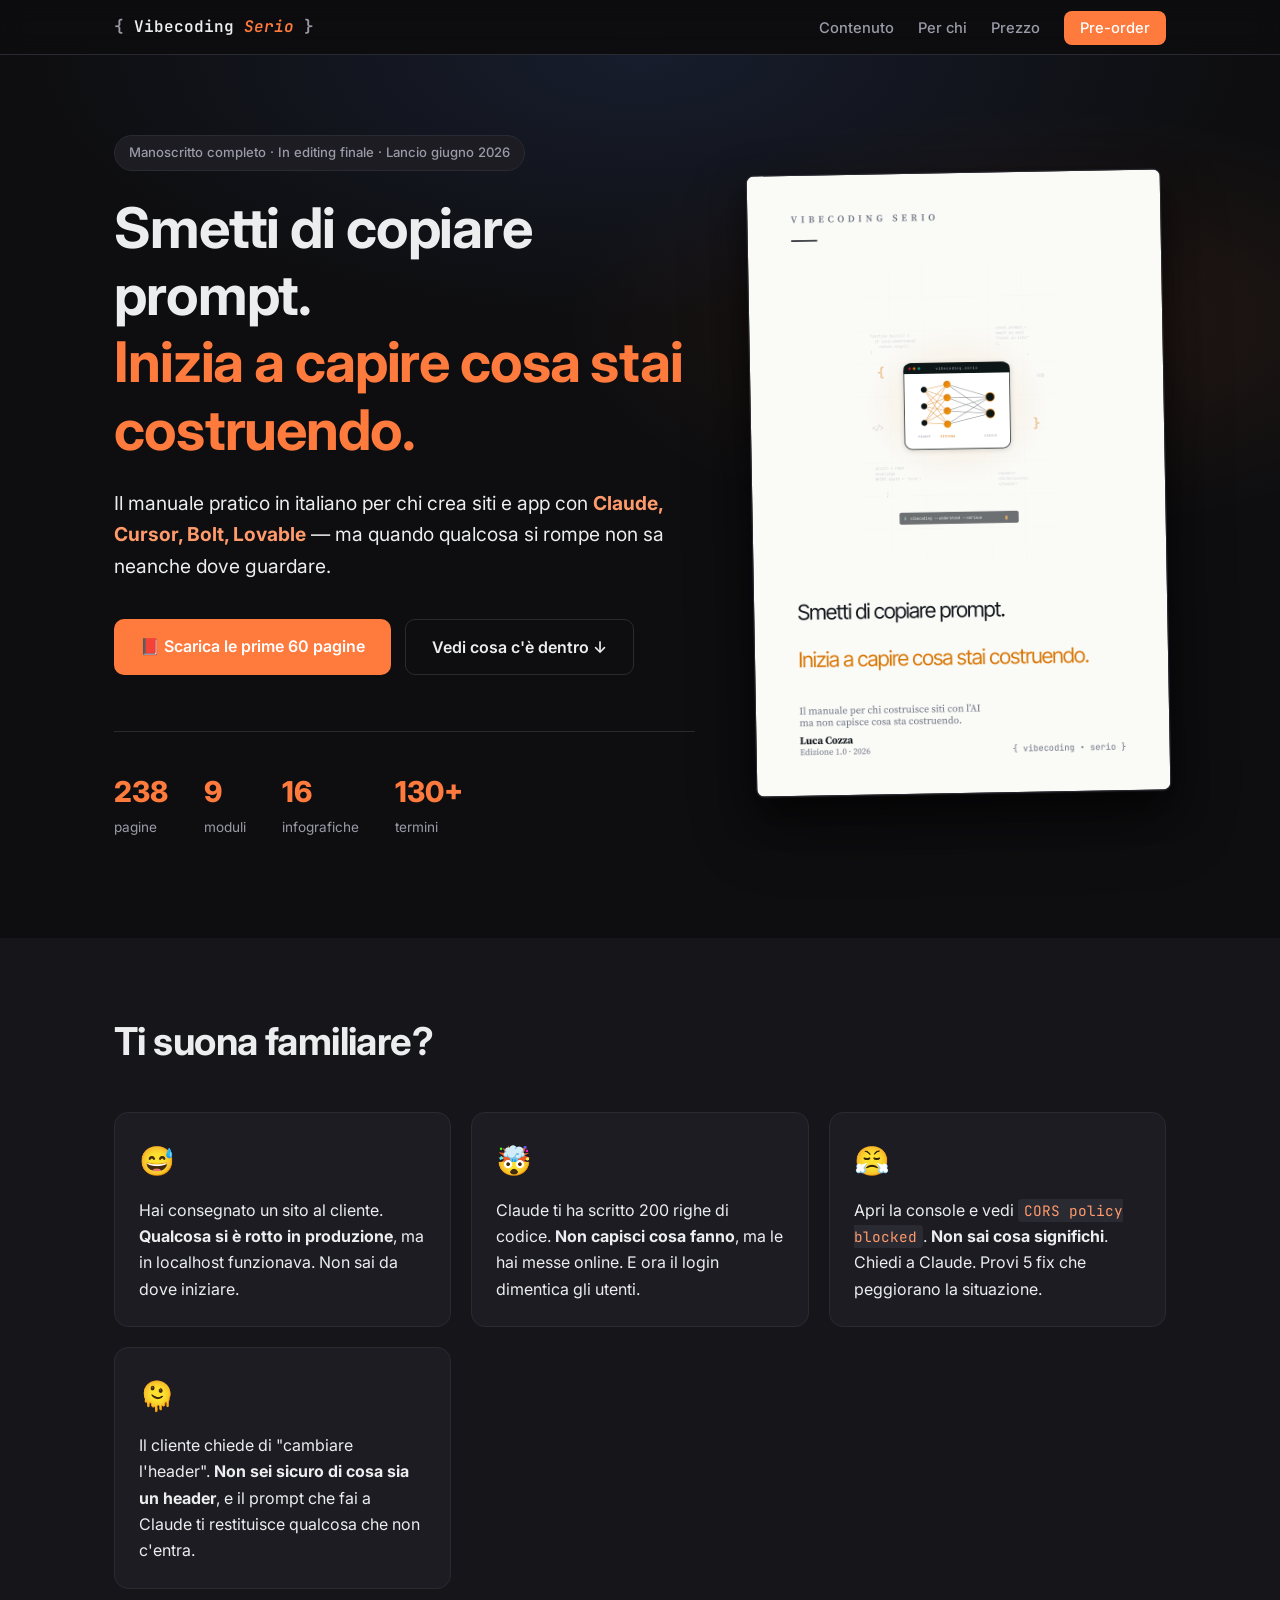
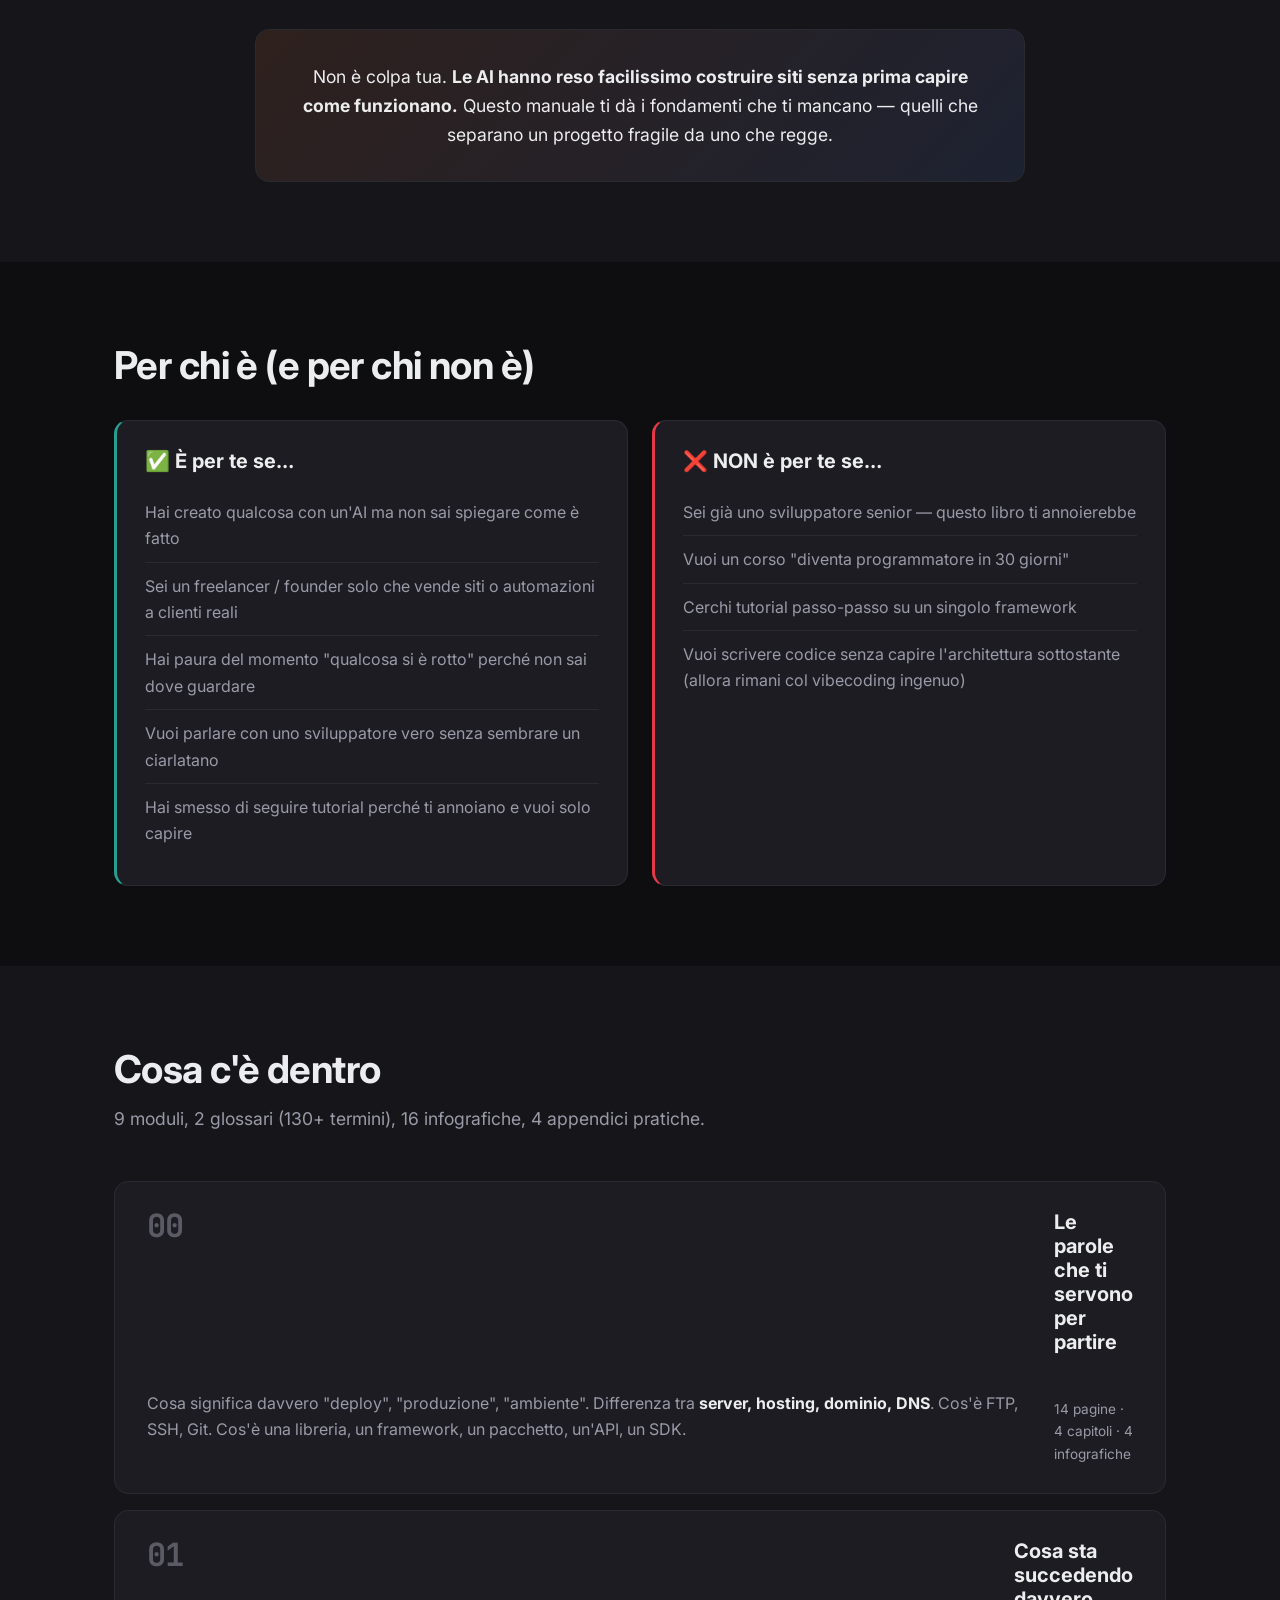
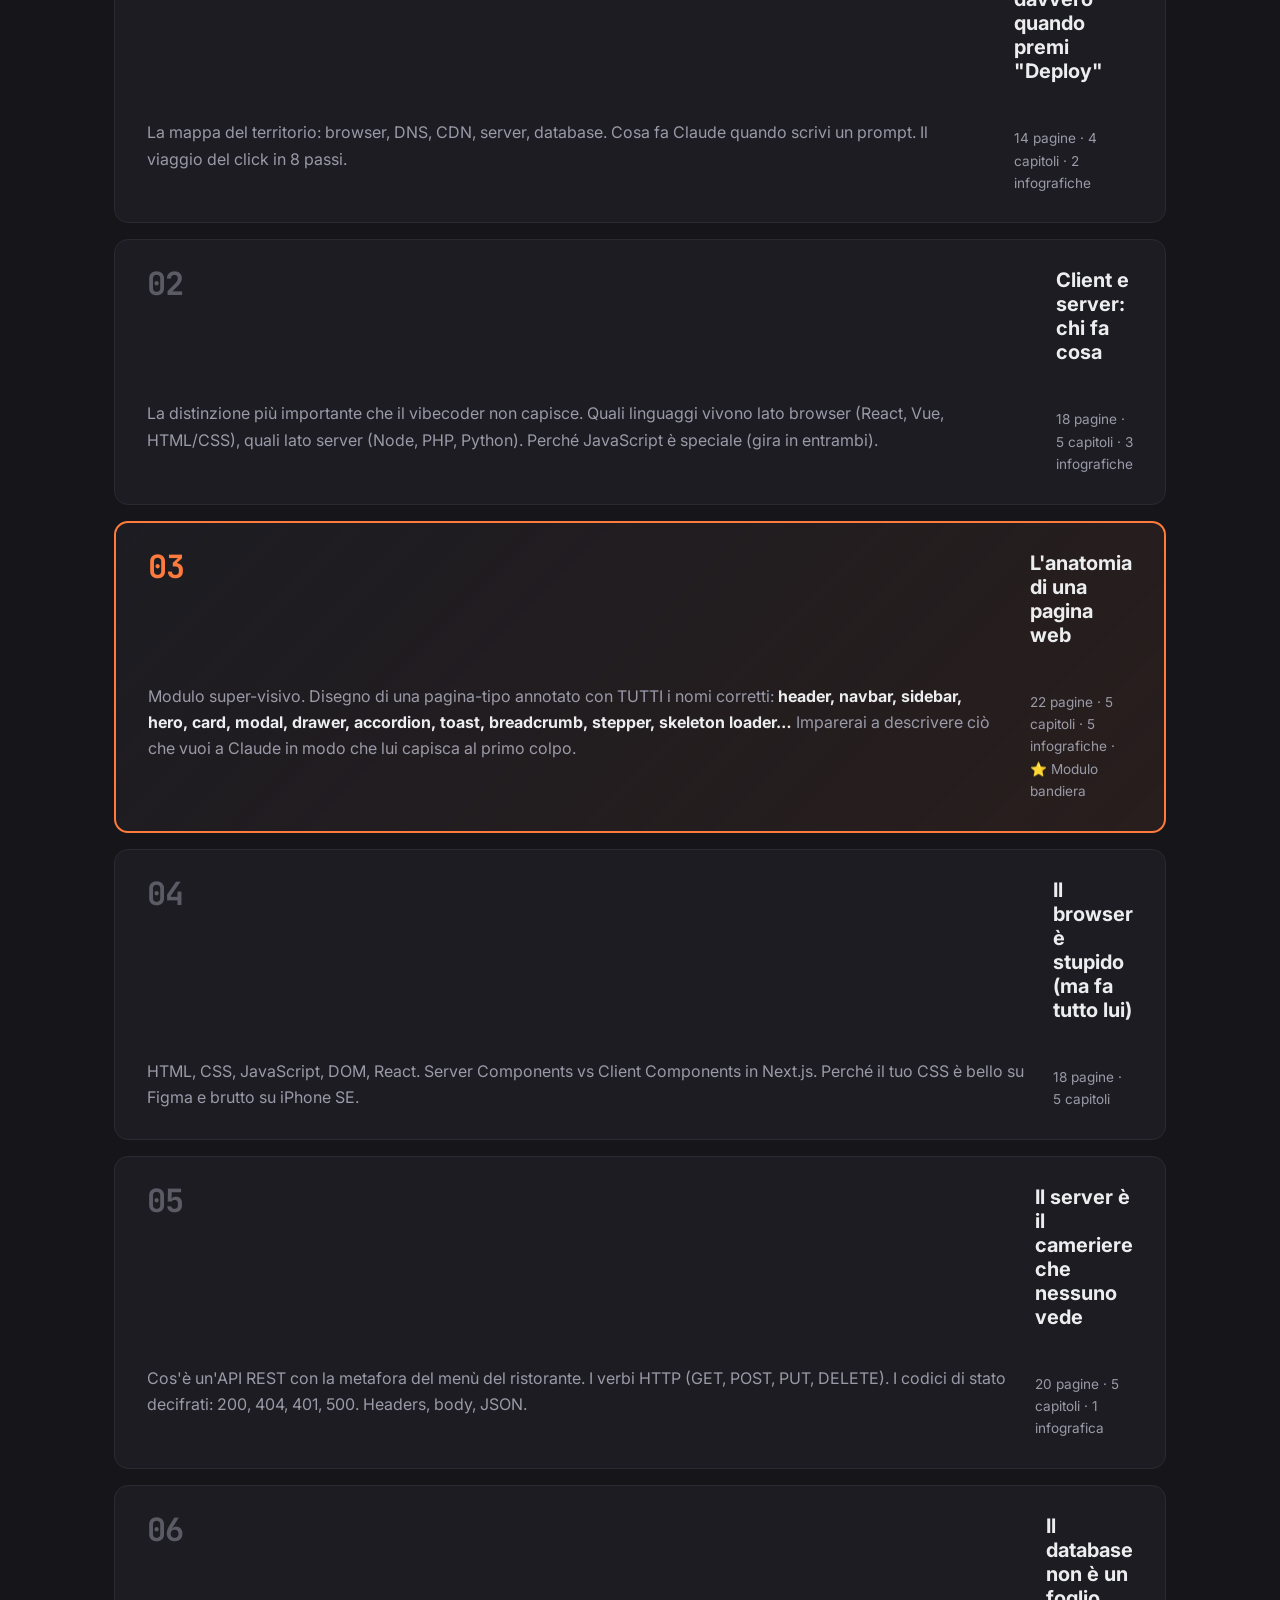
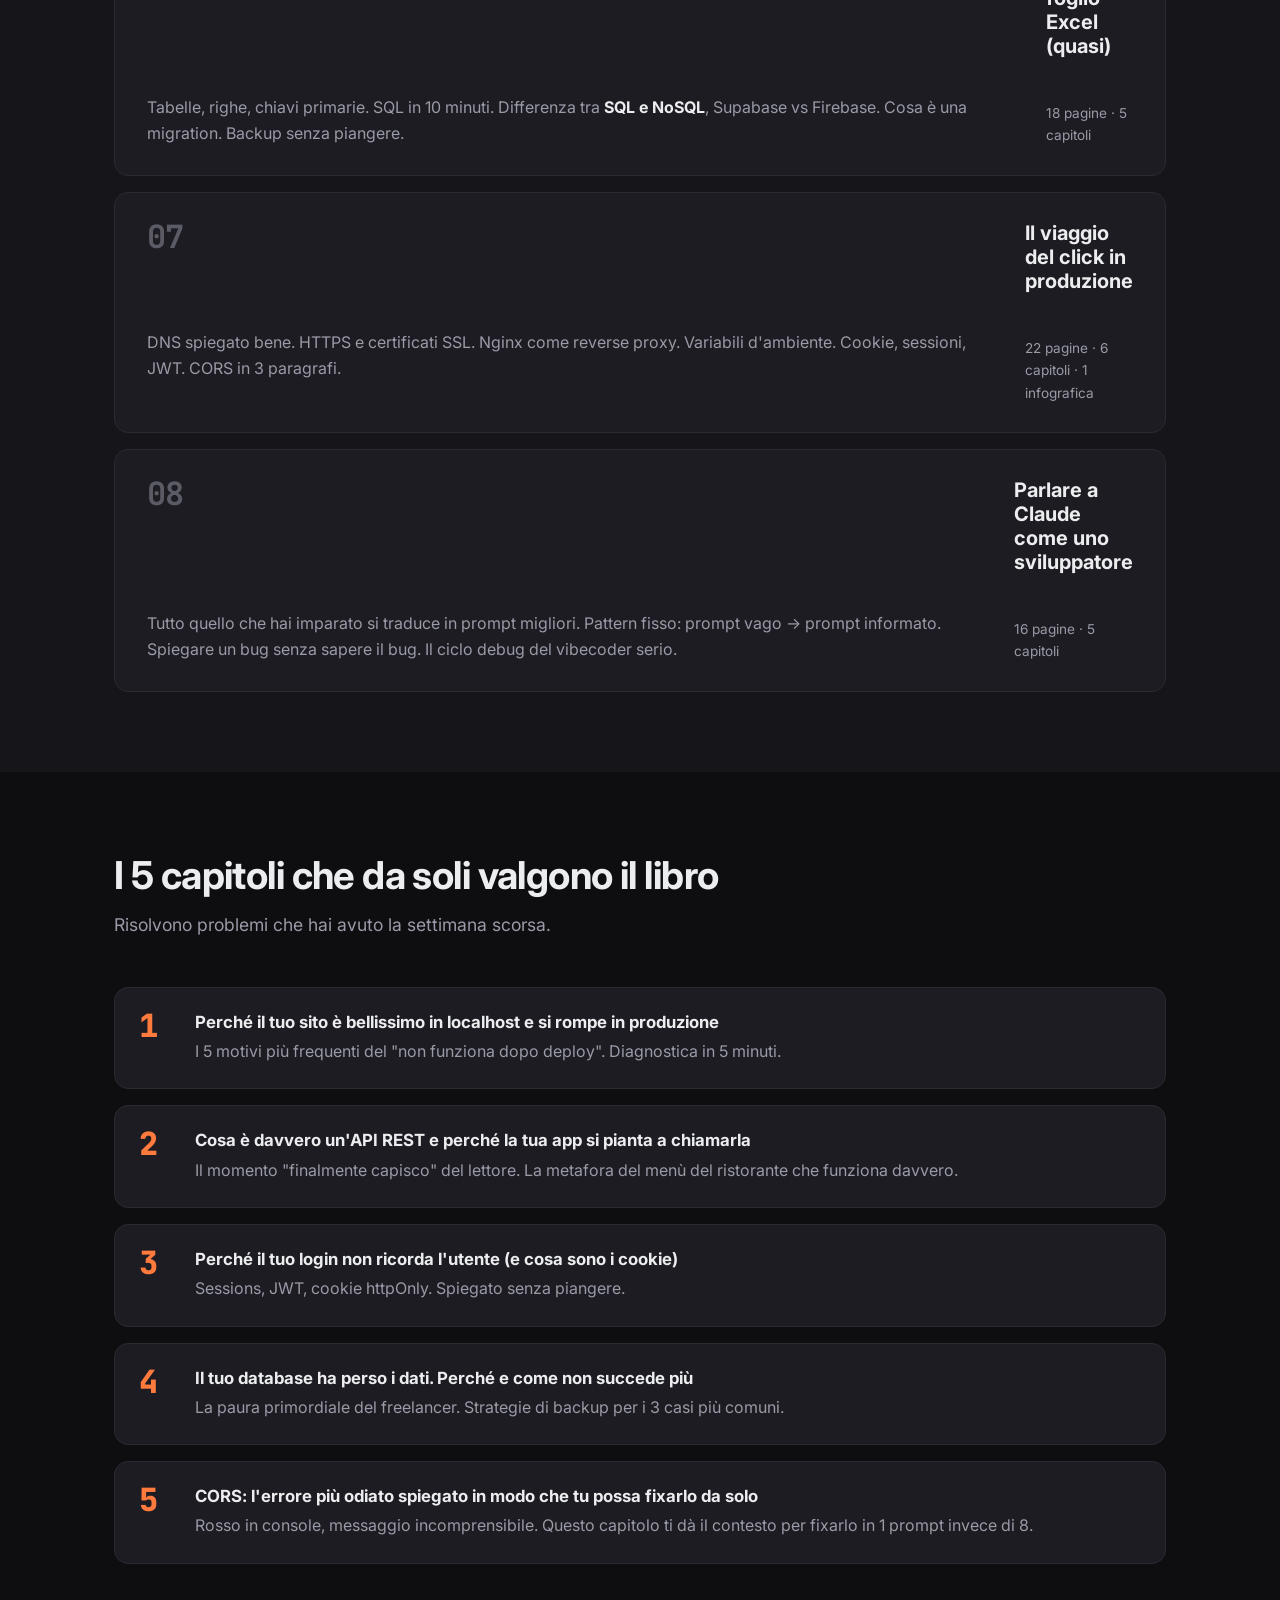
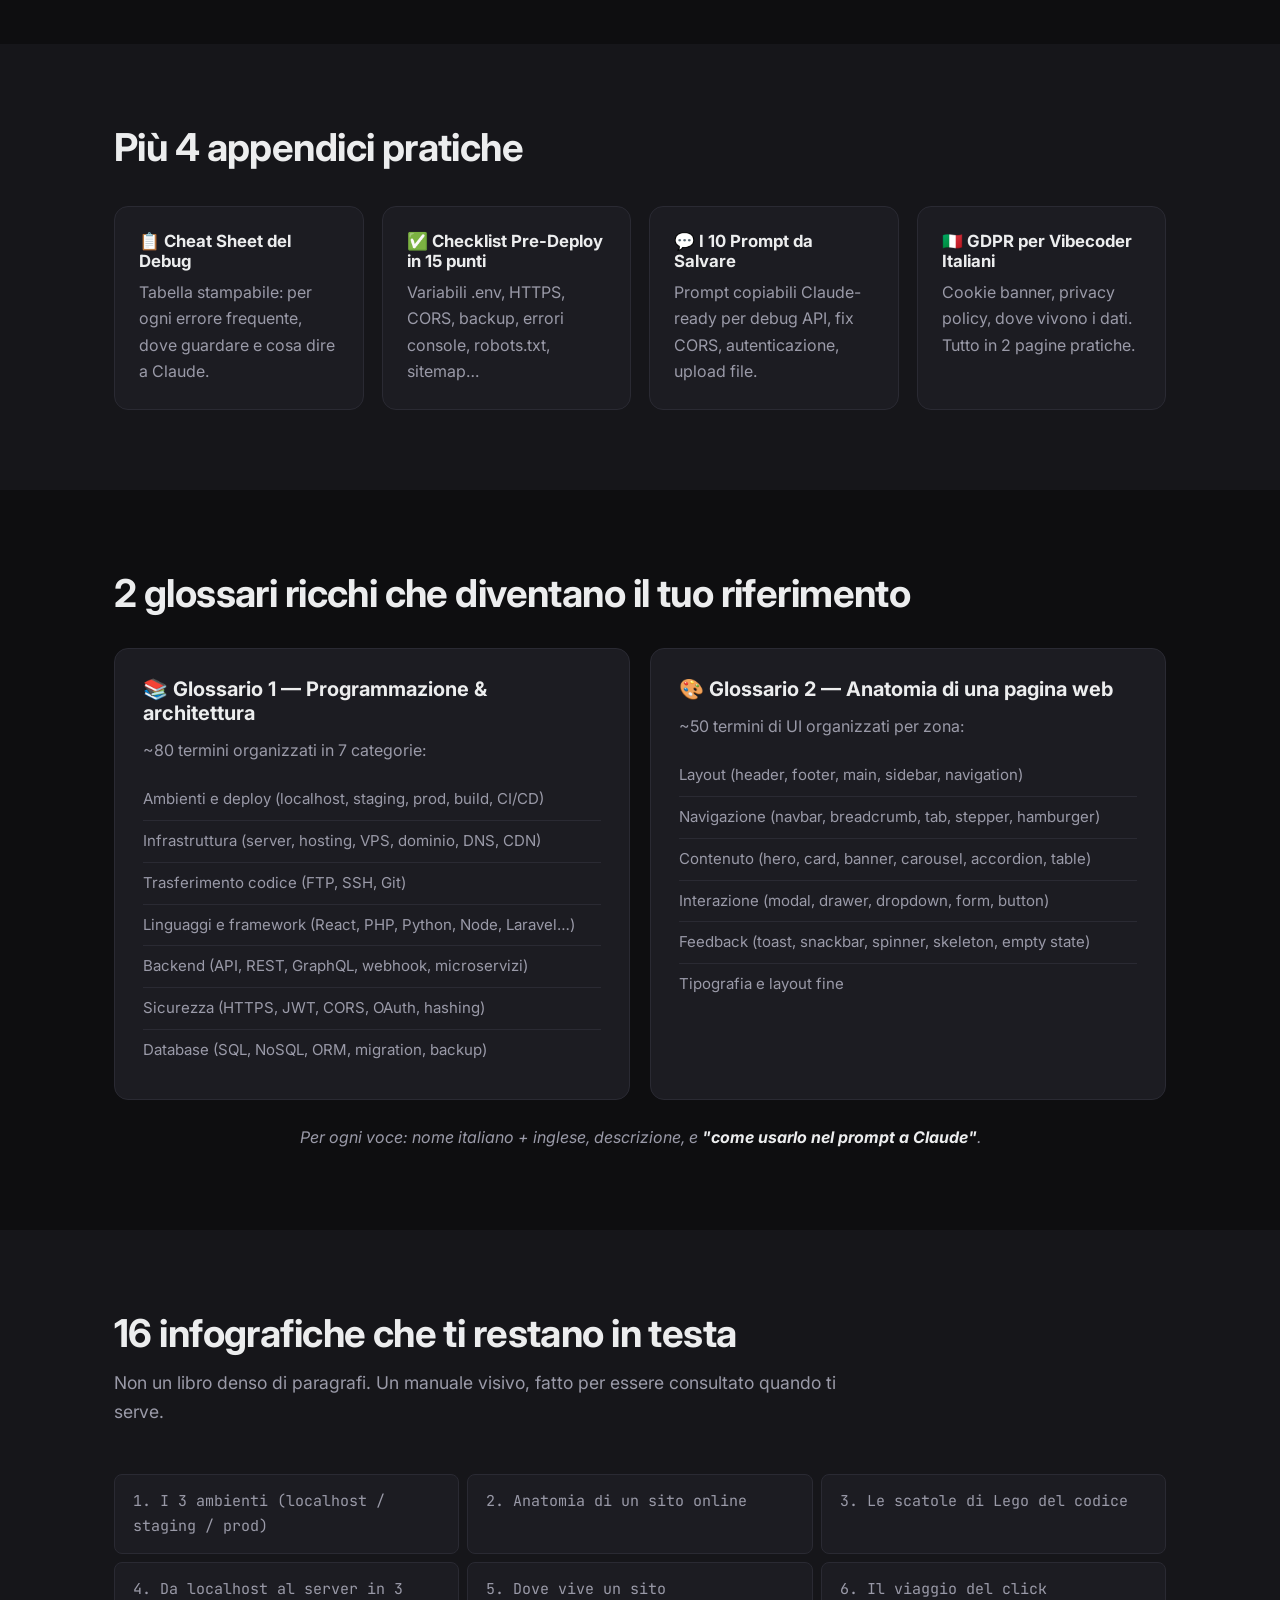
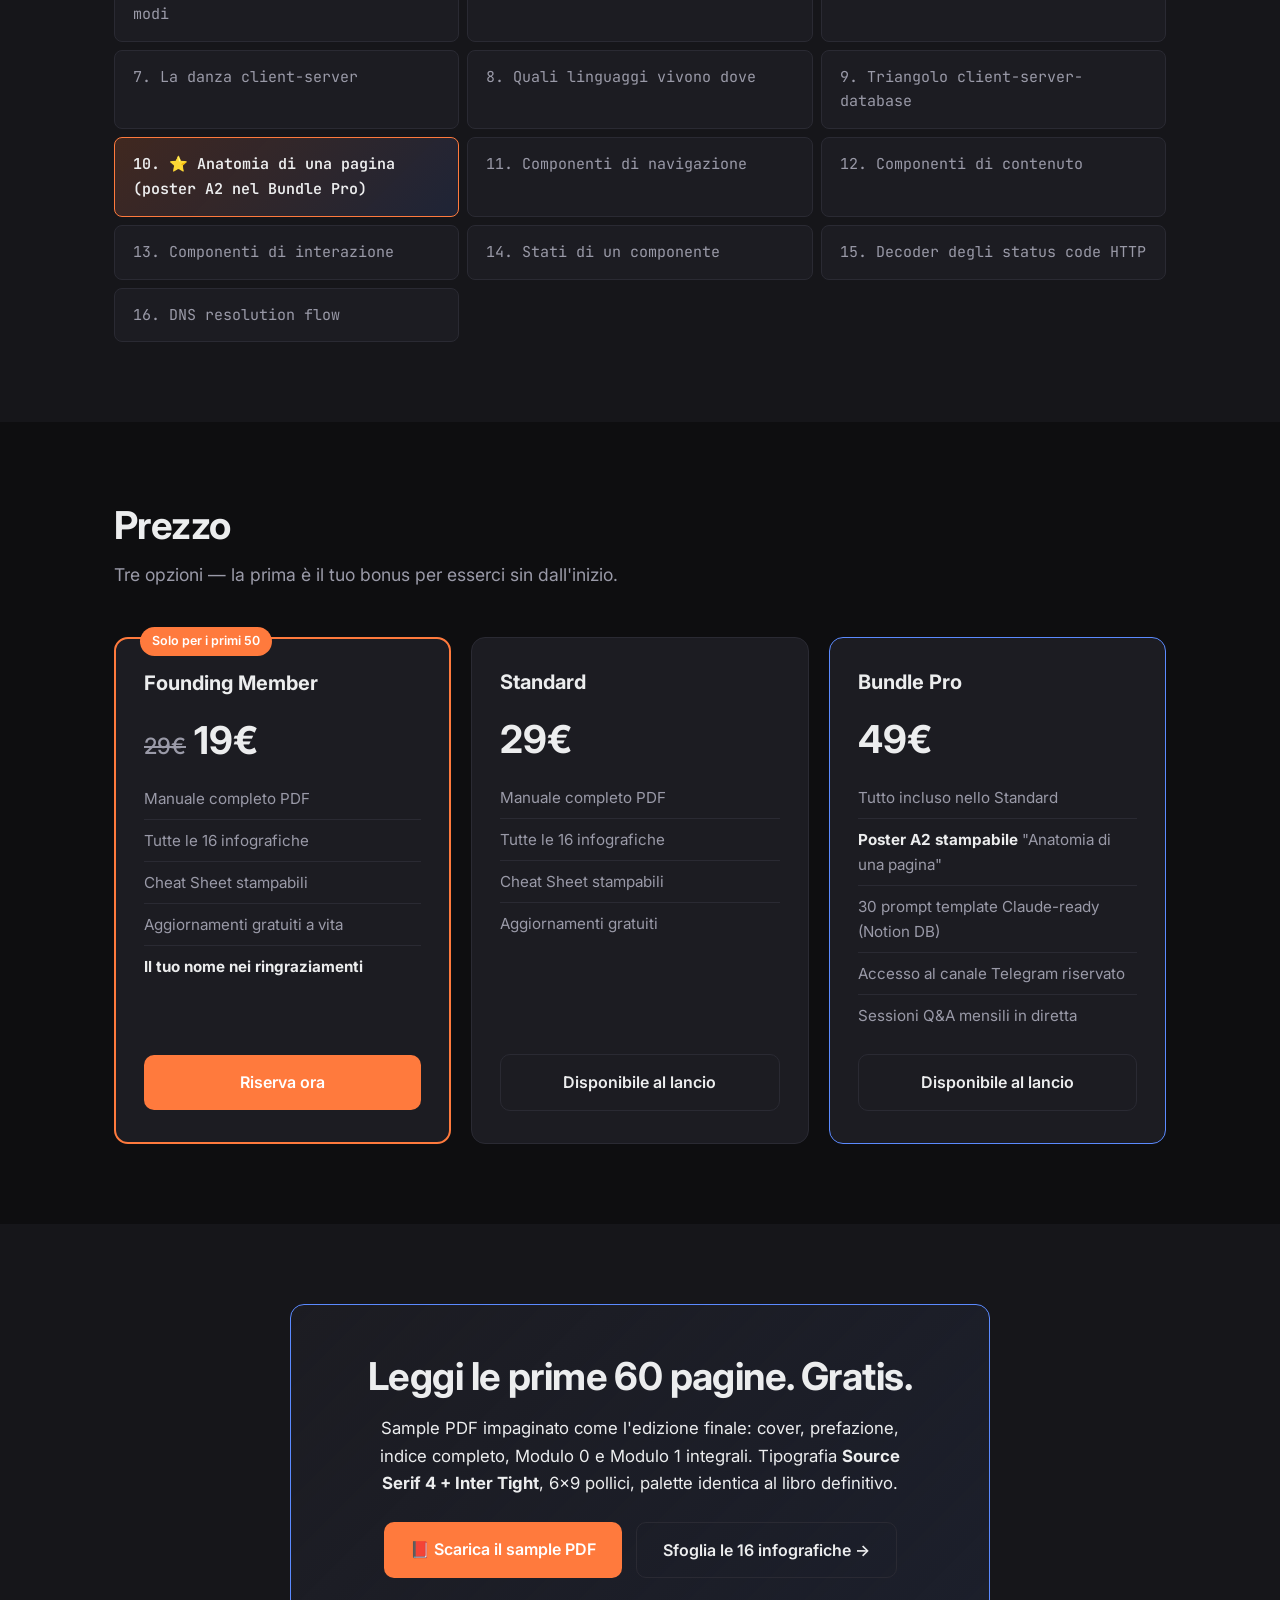
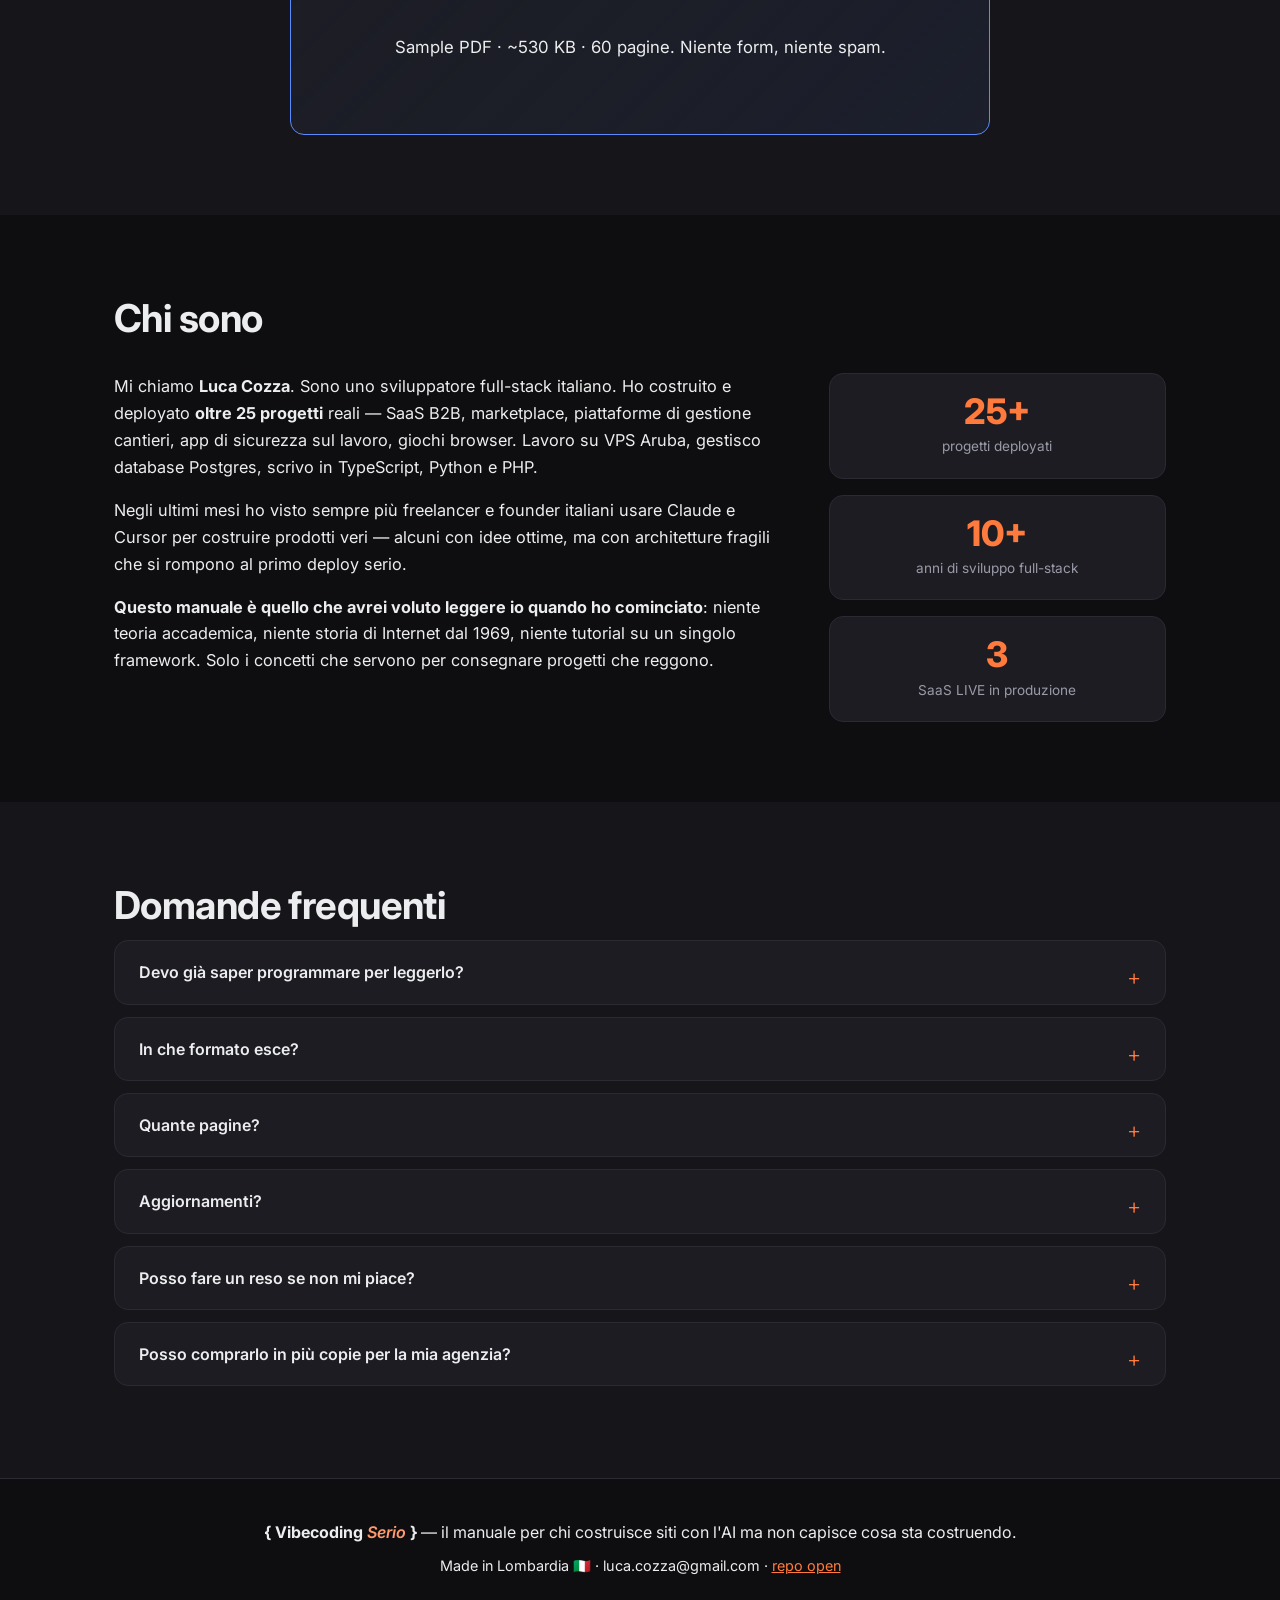
==== commit 0e22396c: "feat(pdf): cover illustrata AI + header/footer dinamici + margini stretti Cover: - pdf/assets/cover-" ====
--- a/landing/index.html
+++ b/landing/index.html
@@ -45,7 +45,7 @@
         <a href="#contenuto" class="btn btn-ghost">Vedi cosa c'è dentro ↓</a>
       </div>
       <div class="hero-stats">
-        <div><strong>282</strong><span>pagine</span></div>
+        <div><strong>238</strong><span>pagine</span></div>
         <div><strong>9</strong><span>moduli</span></div>
         <div><strong>16</strong><span>infografiche</span></div>
         <div><strong>130+</strong><span>termini</span></div>
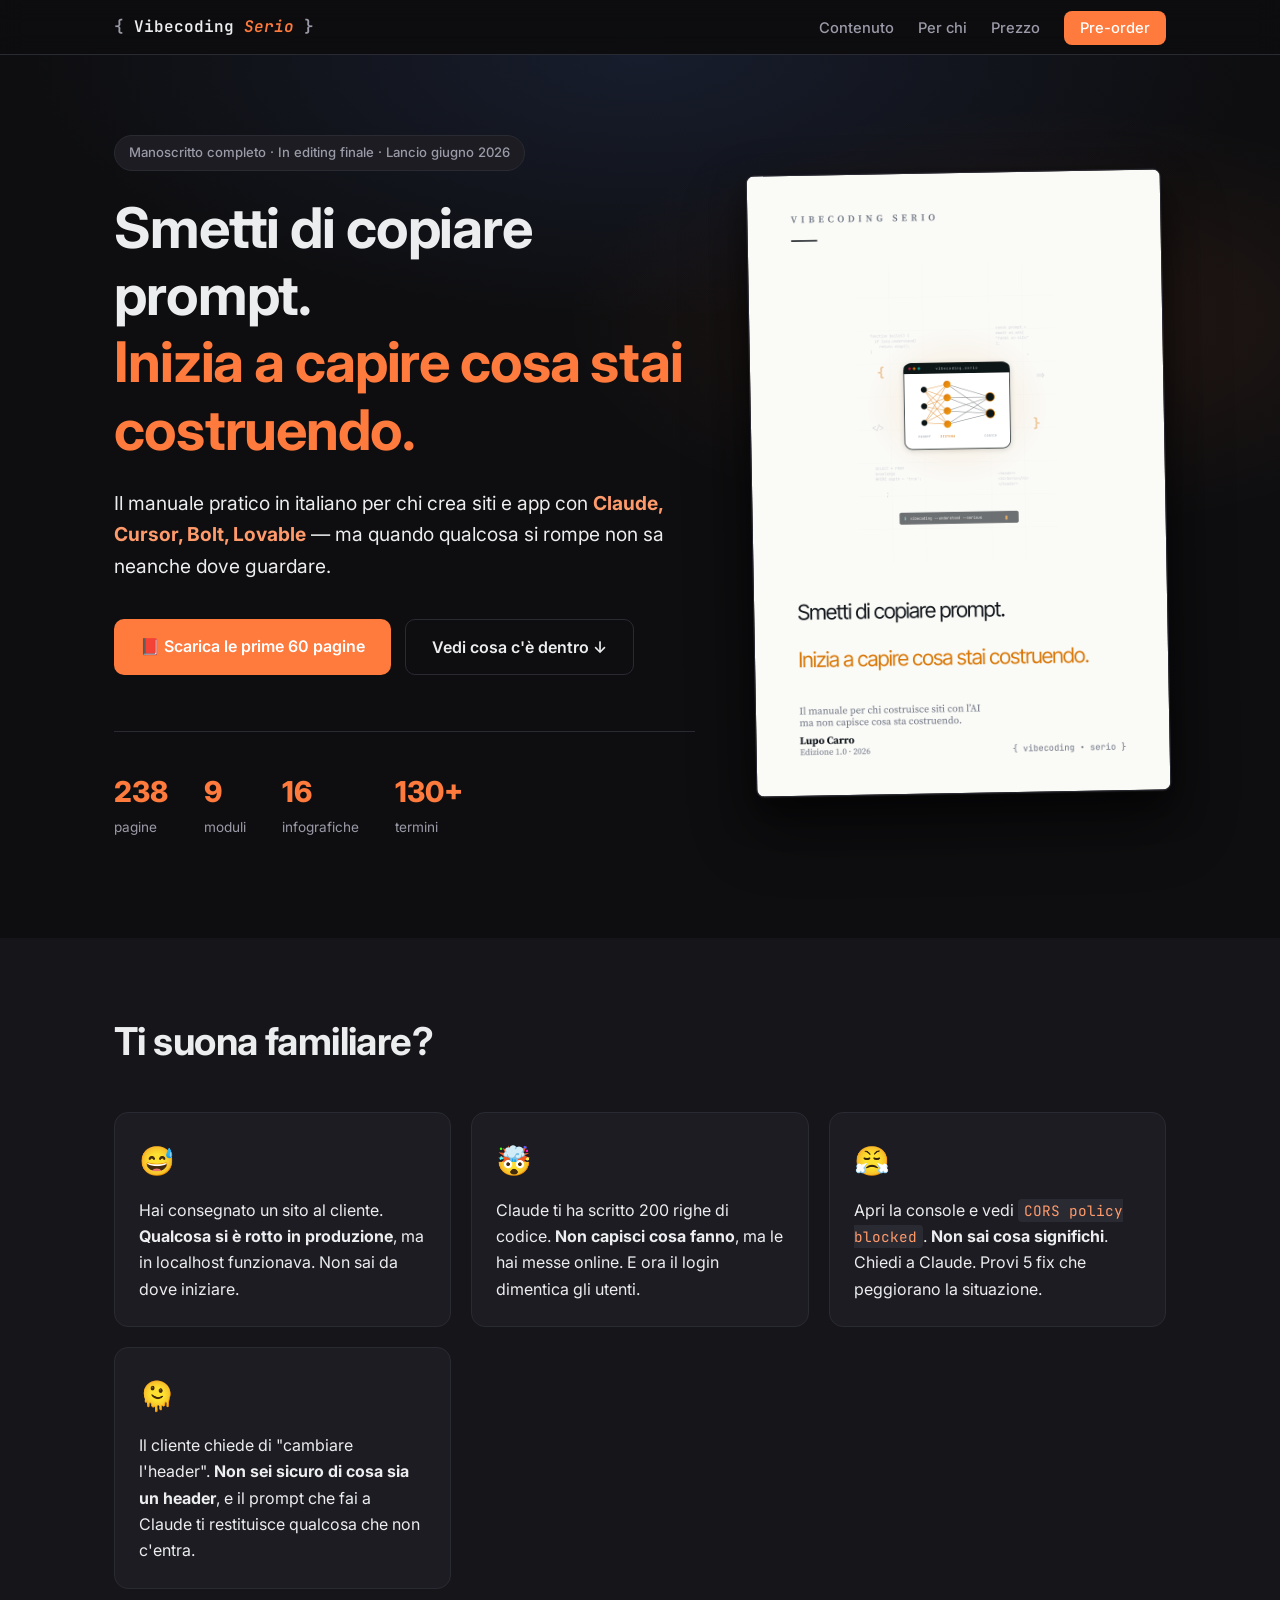
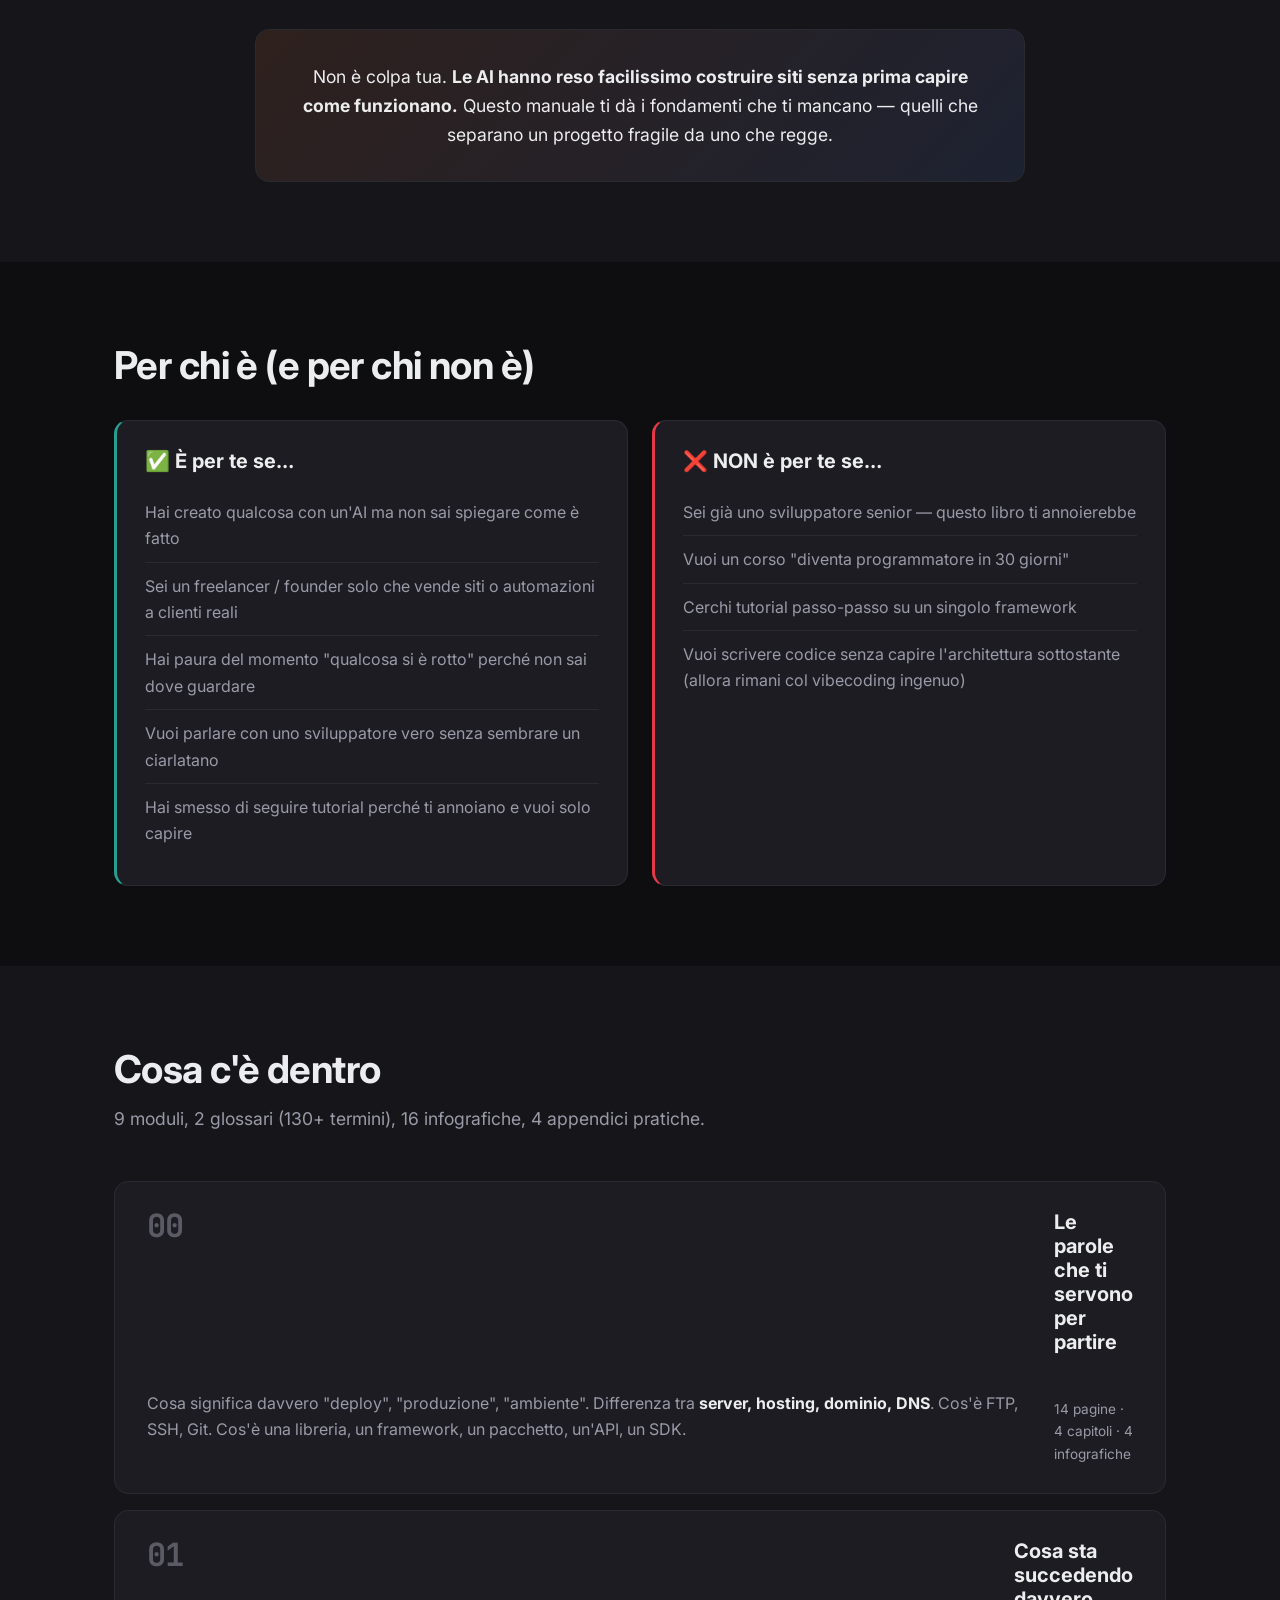
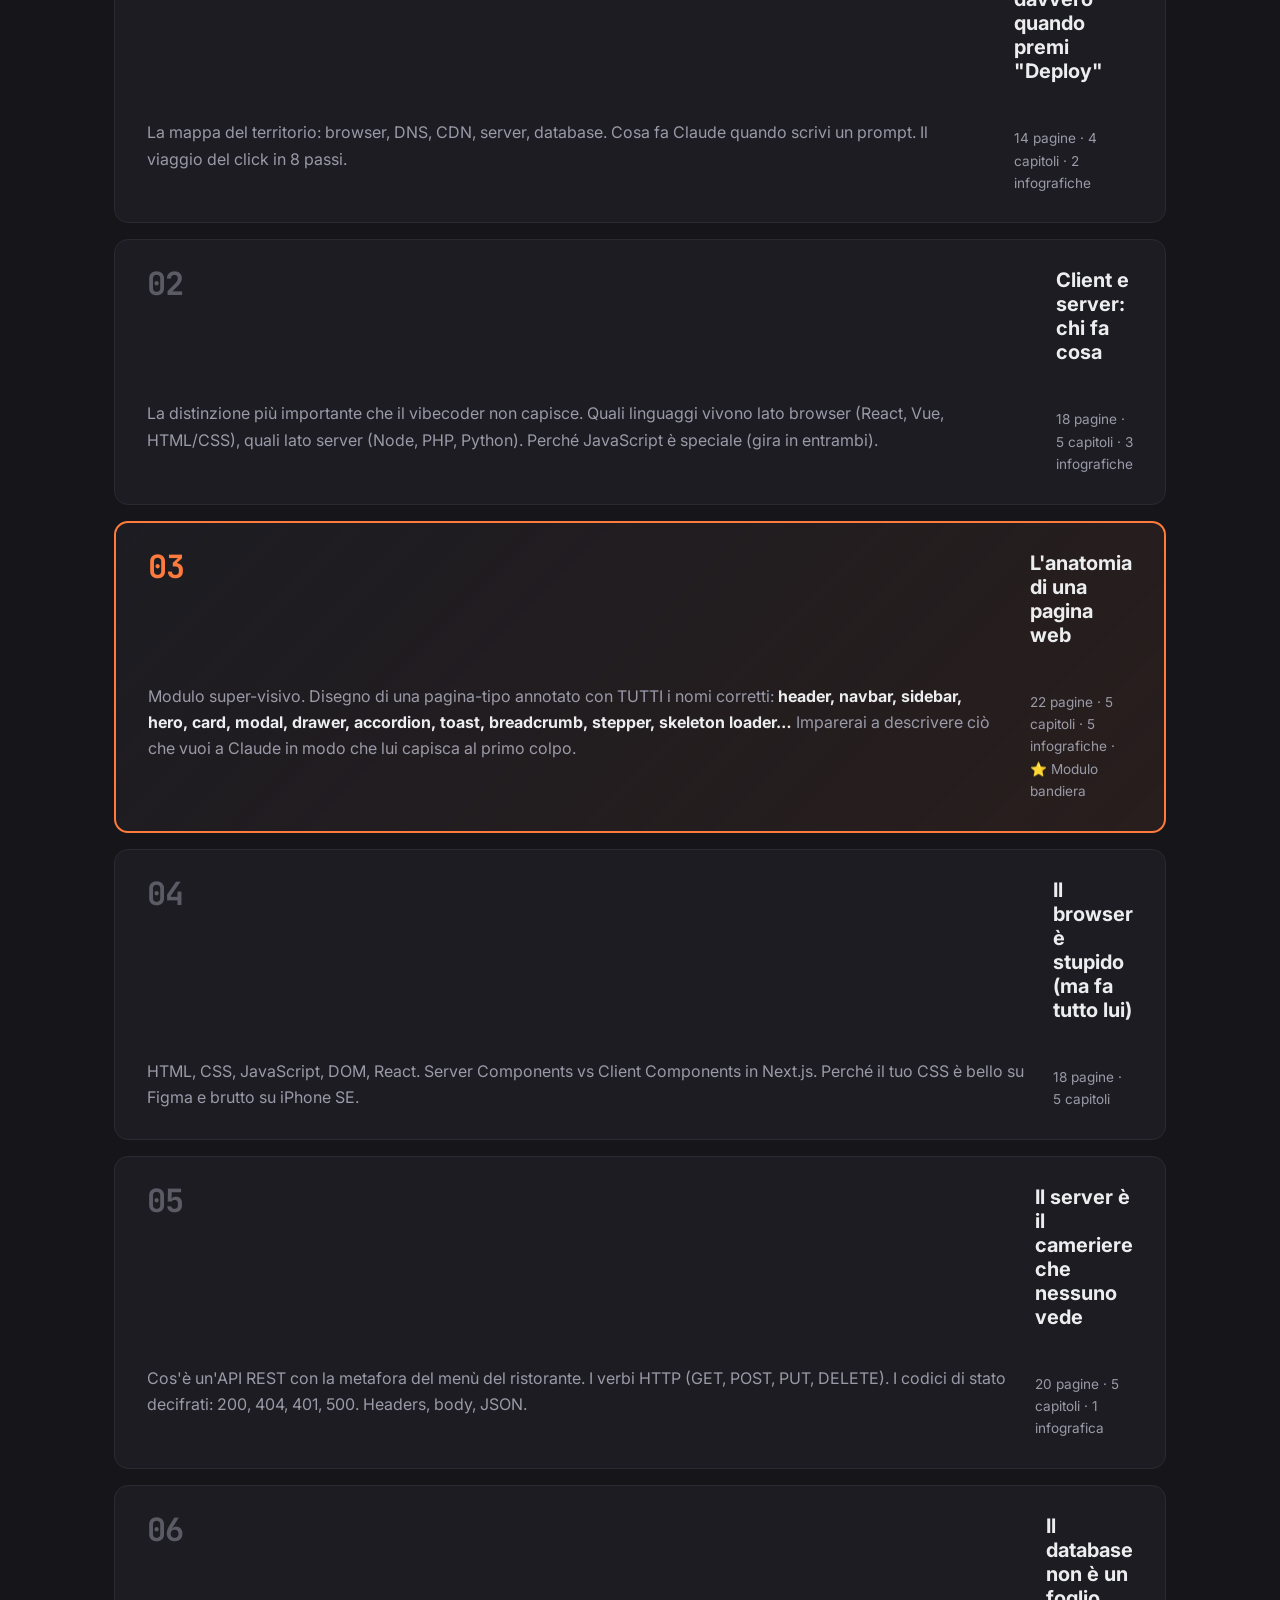
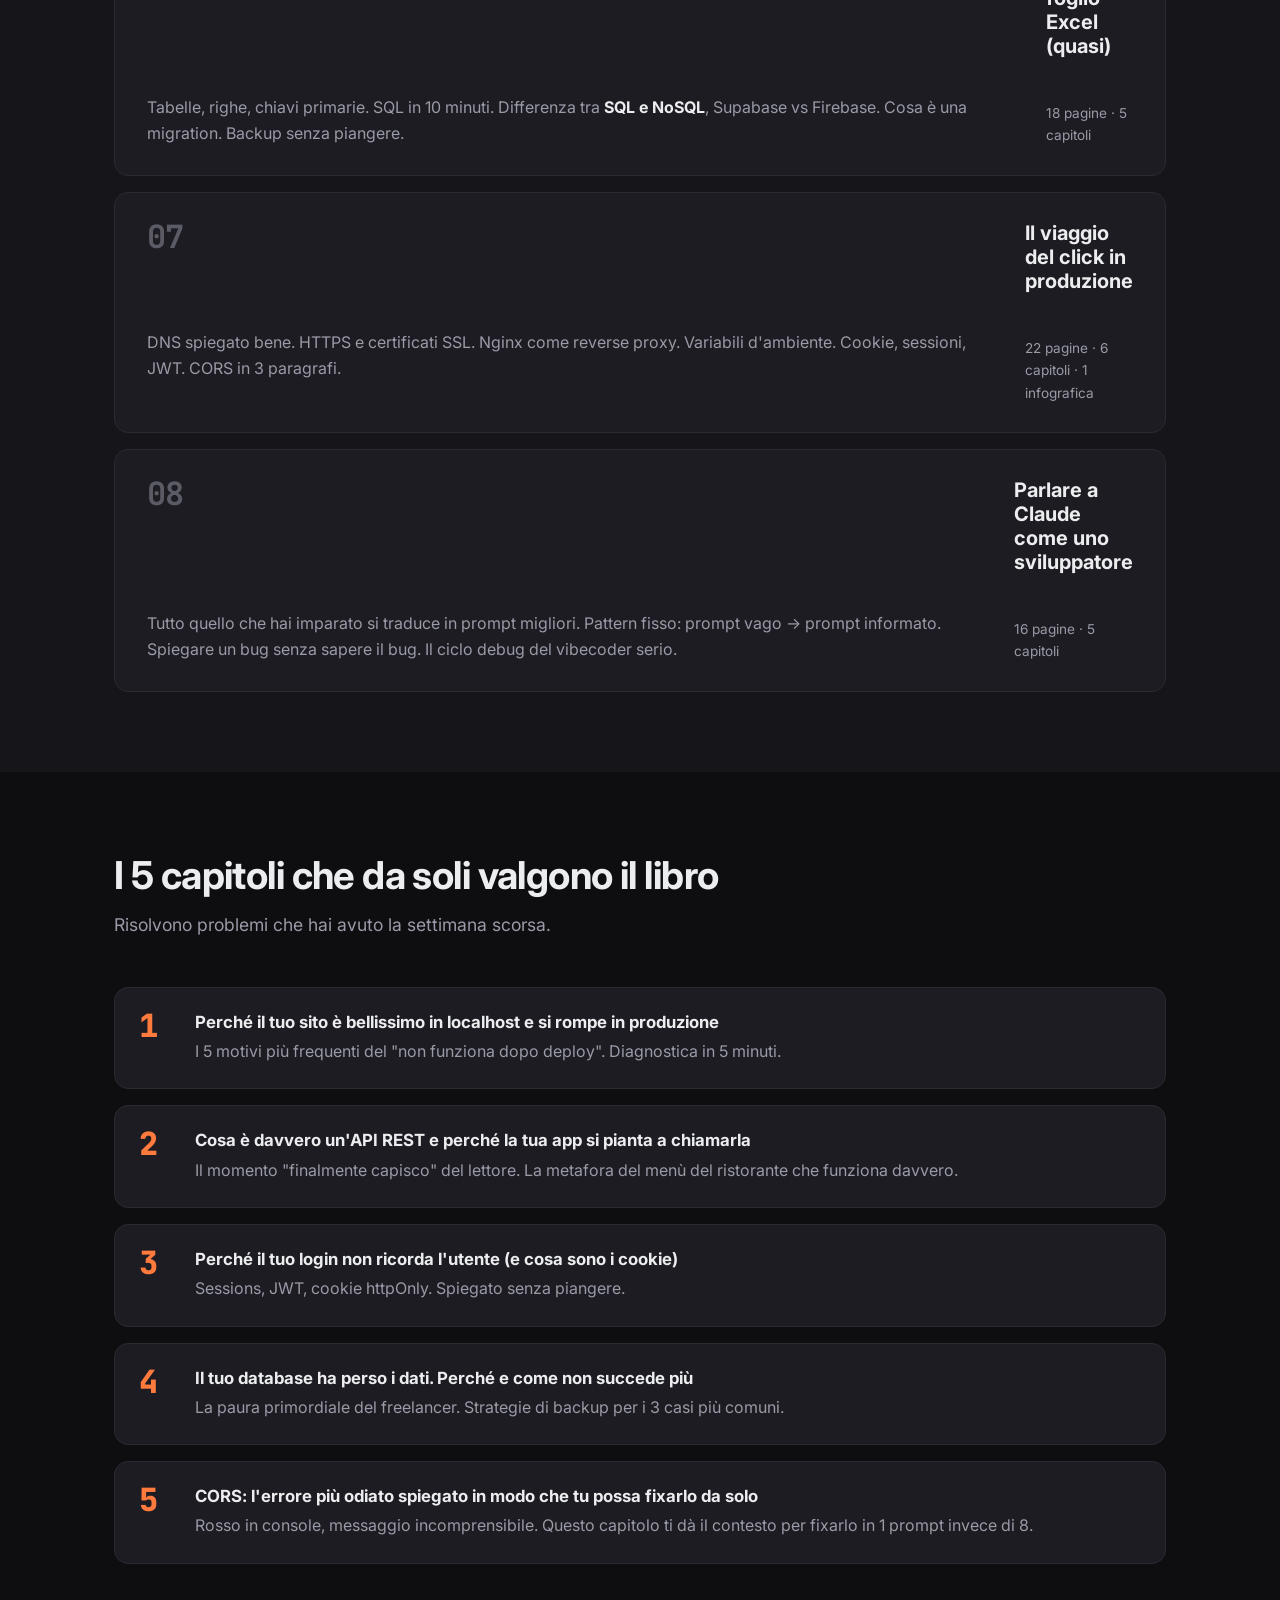
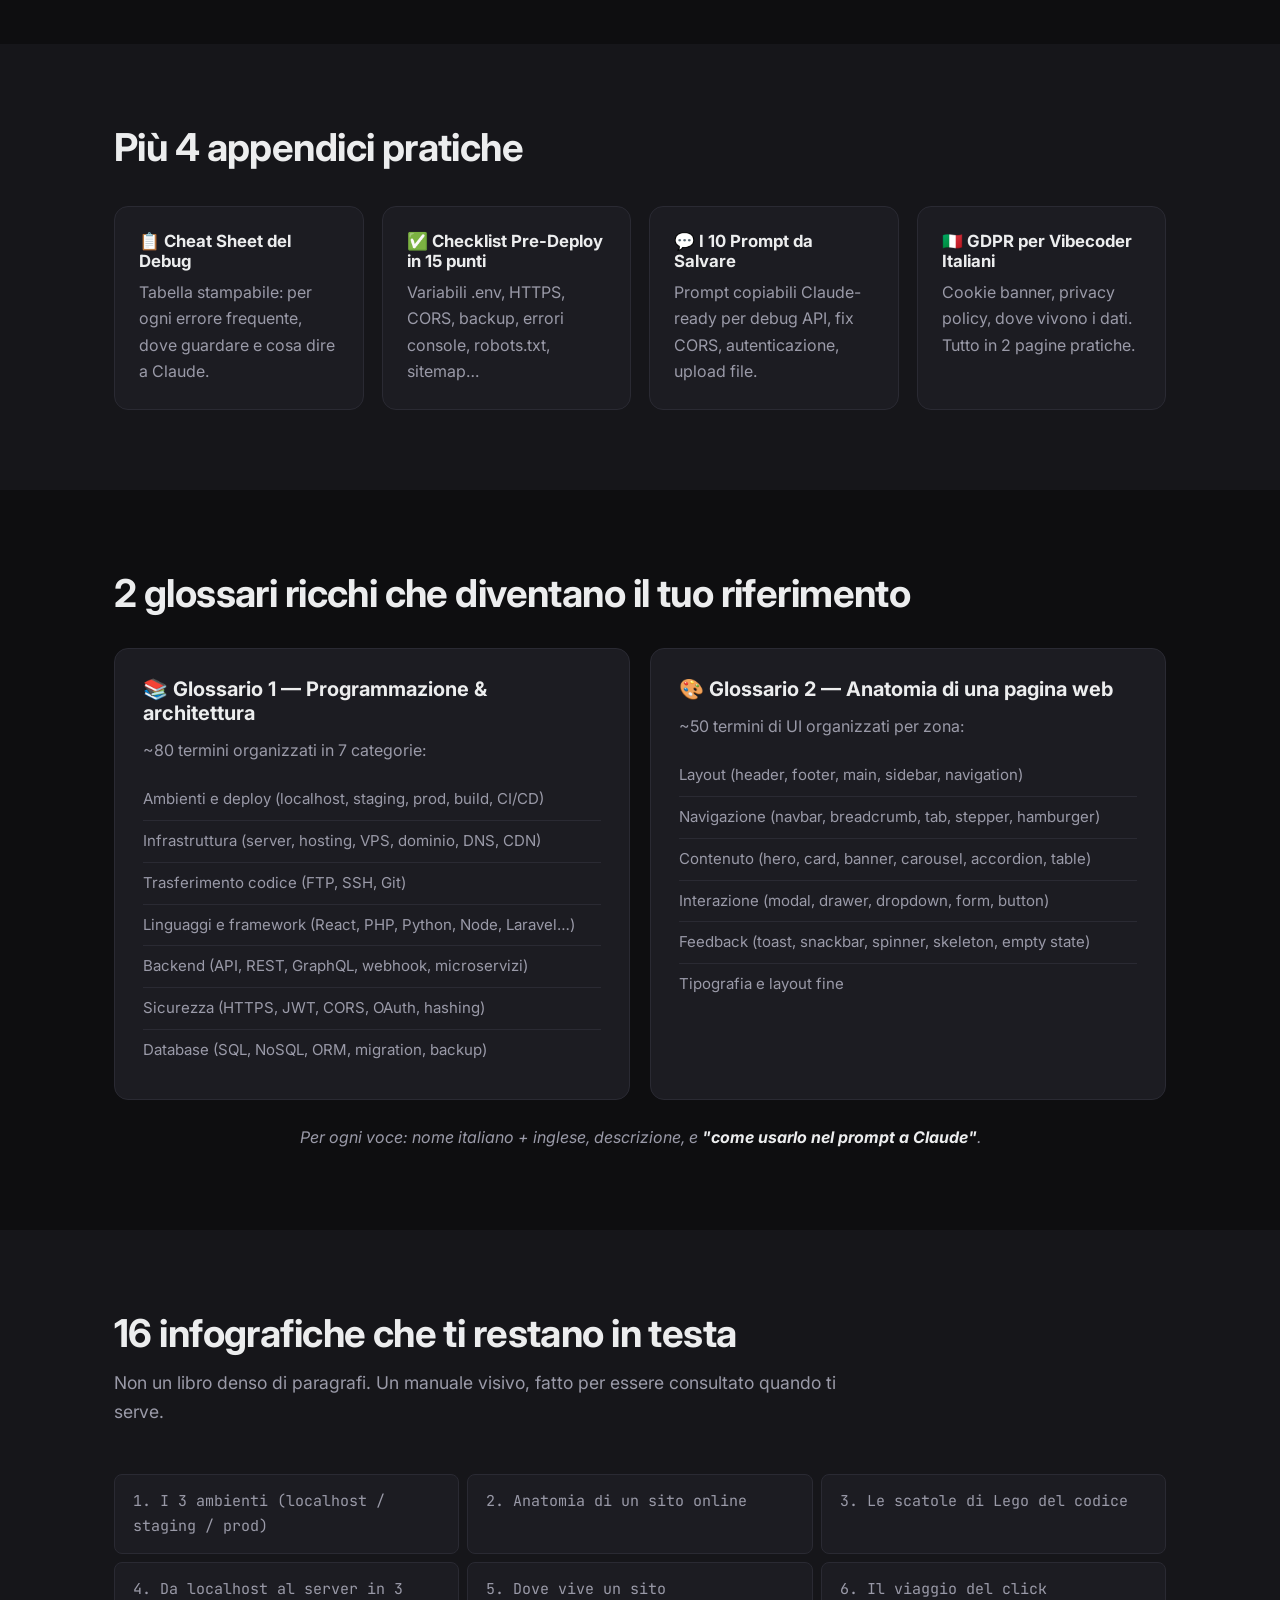
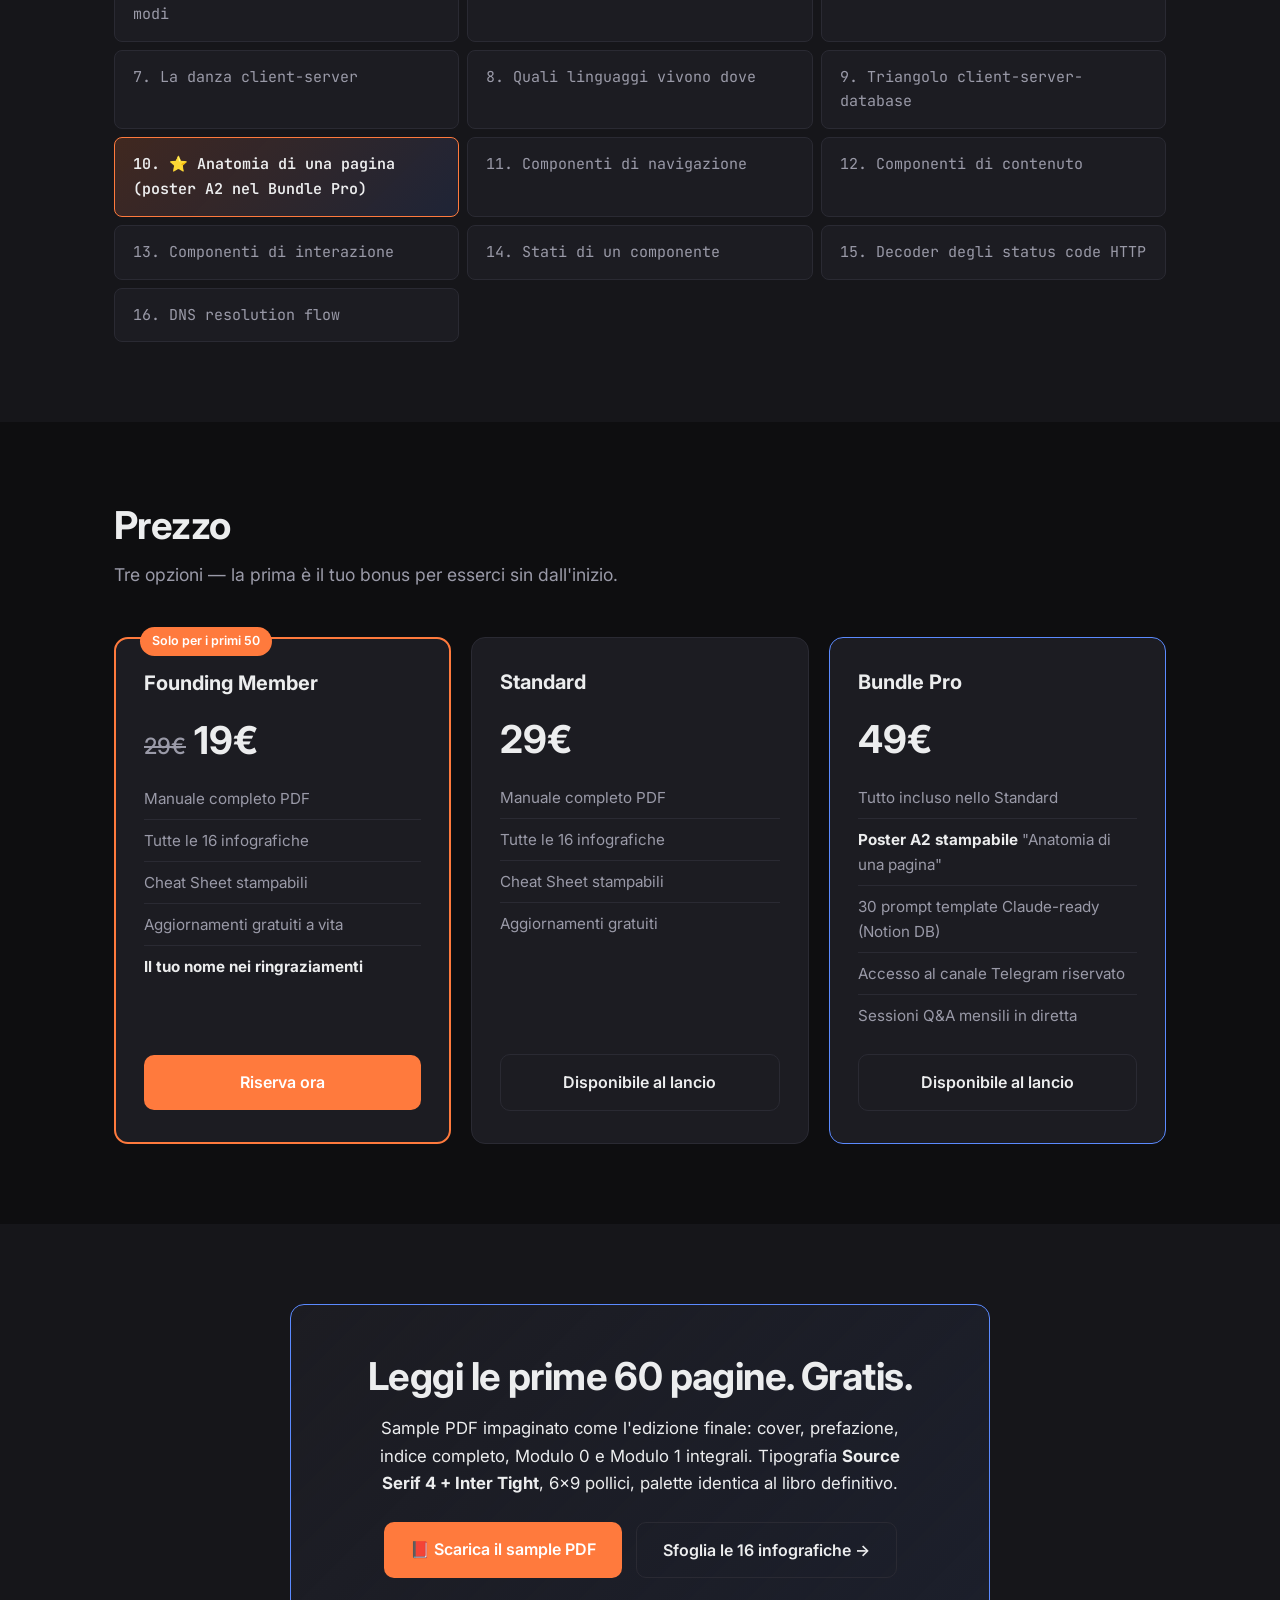
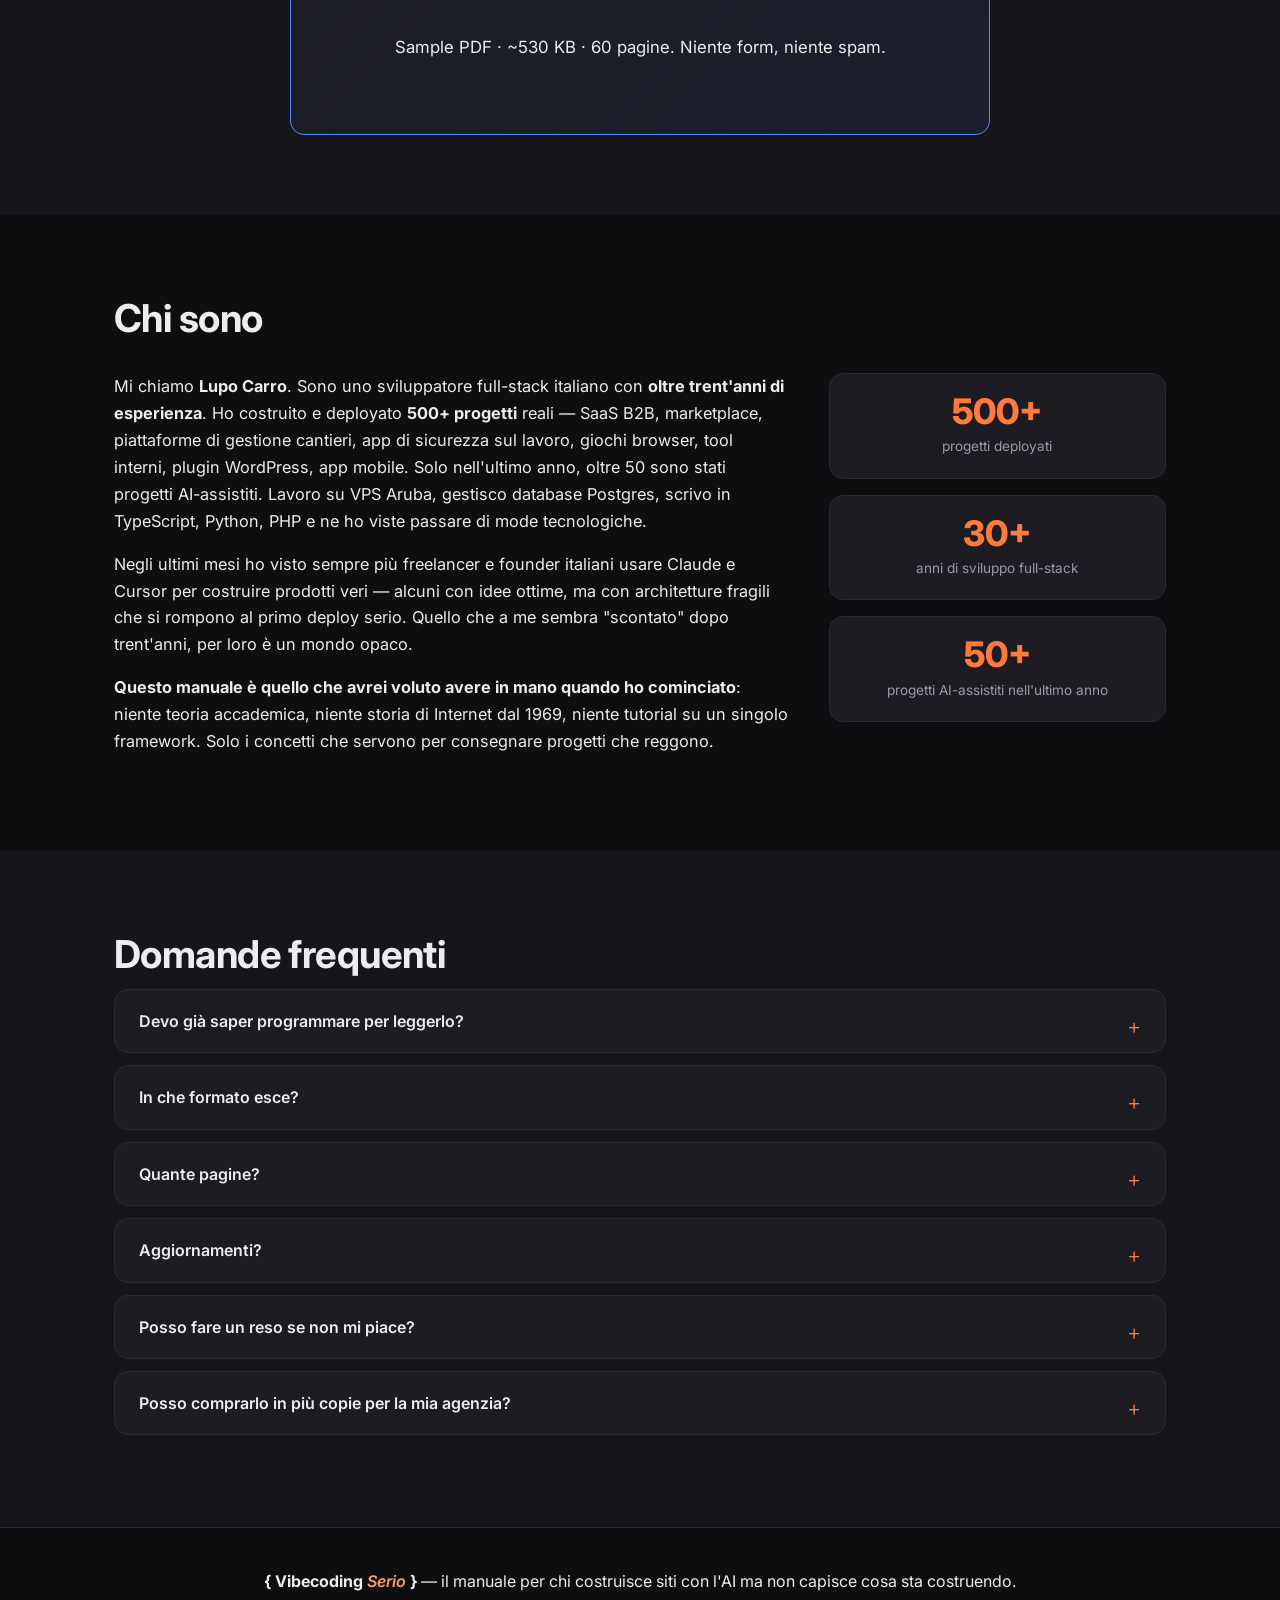
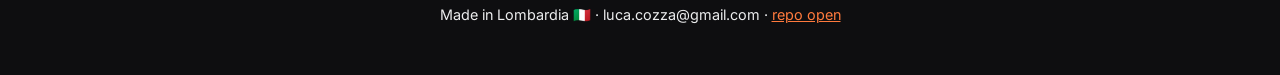
==== commit 3affb5e7: "feat(branding): autore "Lupo Carro" (pseudonimo) + stats reali aggiornati Pseudonimo: - "Luca Cozza"" ====
--- a/landing/index.html
+++ b/landing/index.html
@@ -377,14 +377,14 @@
     <h2>Chi sono</h2>
     <div class="about-grid">
       <div class="about-text">
-        <p>Mi chiamo <strong>Luca Cozza</strong>. Sono uno sviluppatore full-stack italiano. Ho costruito e deployato <strong>oltre 25 progetti</strong> reali — SaaS B2B, marketplace, piattaforme di gestione cantieri, app di sicurezza sul lavoro, giochi browser. Lavoro su VPS Aruba, gestisco database Postgres, scrivo in TypeScript, Python e PHP.</p>
-        <p>Negli ultimi mesi ho visto sempre più freelancer e founder italiani usare Claude e Cursor per costruire prodotti veri — alcuni con idee ottime, ma con architetture fragili che si rompono al primo deploy serio.</p>
-        <p><strong>Questo manuale è quello che avrei voluto leggere io quando ho cominciato</strong>: niente teoria accademica, niente storia di Internet dal 1969, niente tutorial su un singolo framework. Solo i concetti che servono per consegnare progetti che reggono.</p>
+        <p>Mi chiamo <strong>Lupo Carro</strong>. Sono uno sviluppatore full-stack italiano con <strong>oltre trent'anni di esperienza</strong>. Ho costruito e deployato <strong>500+ progetti</strong> reali — SaaS B2B, marketplace, piattaforme di gestione cantieri, app di sicurezza sul lavoro, giochi browser, tool interni, plugin WordPress, app mobile. Solo nell'ultimo anno, oltre 50 sono stati progetti AI-assistiti. Lavoro su VPS Aruba, gestisco database Postgres, scrivo in TypeScript, Python, PHP e ne ho viste passare di mode tecnologiche.</p>
+        <p>Negli ultimi mesi ho visto sempre più freelancer e founder italiani usare Claude e Cursor per costruire prodotti veri — alcuni con idee ottime, ma con architetture fragili che si rompono al primo deploy serio. Quello che a me sembra "scontato" dopo trent'anni, per loro è un mondo opaco.</p>
+        <p><strong>Questo manuale è quello che avrei voluto avere in mano quando ho cominciato</strong>: niente teoria accademica, niente storia di Internet dal 1969, niente tutorial su un singolo framework. Solo i concetti che servono per consegnare progetti che reggono.</p>
       </div>
       <div class="about-stats">
-        <div class="about-stat"><strong>25+</strong><span>progetti deployati</span></div>
-        <div class="about-stat"><strong>10+</strong><span>anni di sviluppo full-stack</span></div>
-        <div class="about-stat"><strong>3</strong><span>SaaS LIVE in produzione</span></div>
+        <div class="about-stat"><strong>500+</strong><span>progetti deployati</span></div>
+        <div class="about-stat"><strong>30+</strong><span>anni di sviluppo full-stack</span></div>
+        <div class="about-stat"><strong>50+</strong><span>progetti AI-assistiti nell'ultimo anno</span></div>
       </div>
     </div>
   </div>
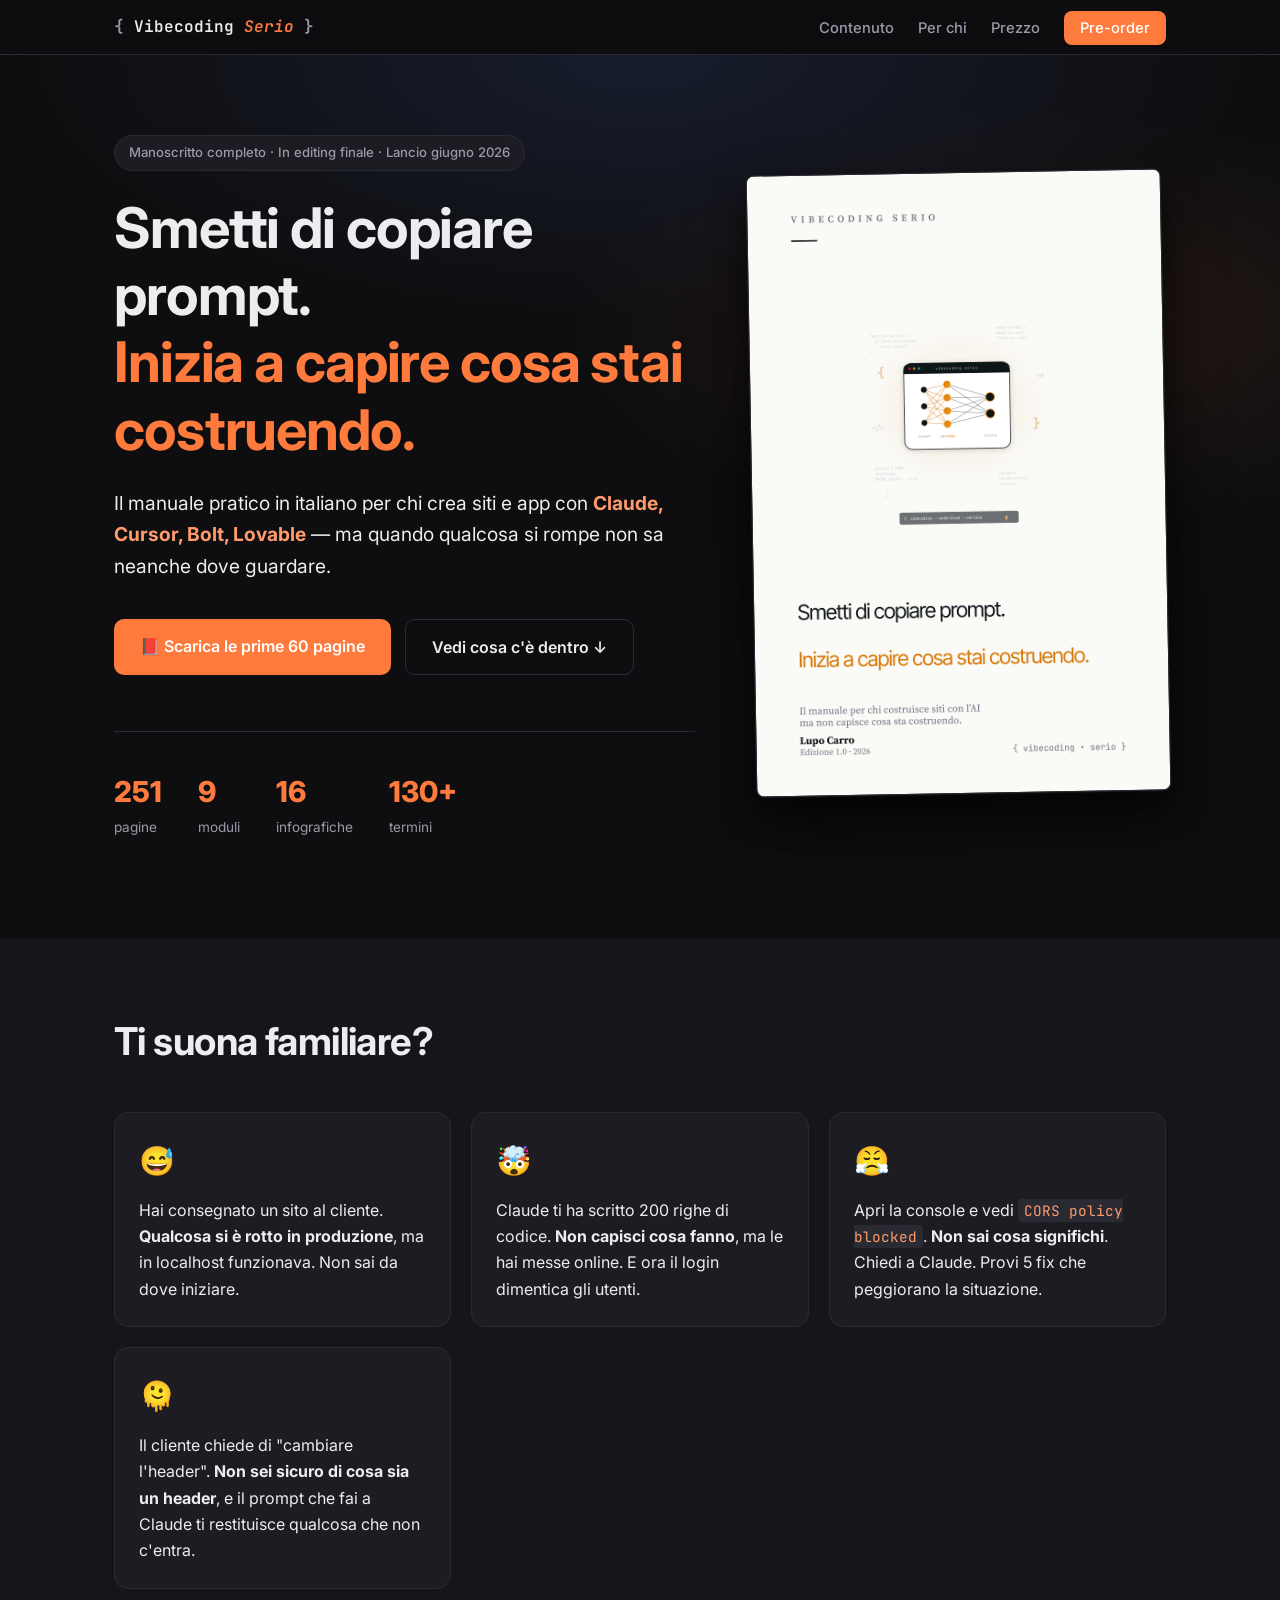
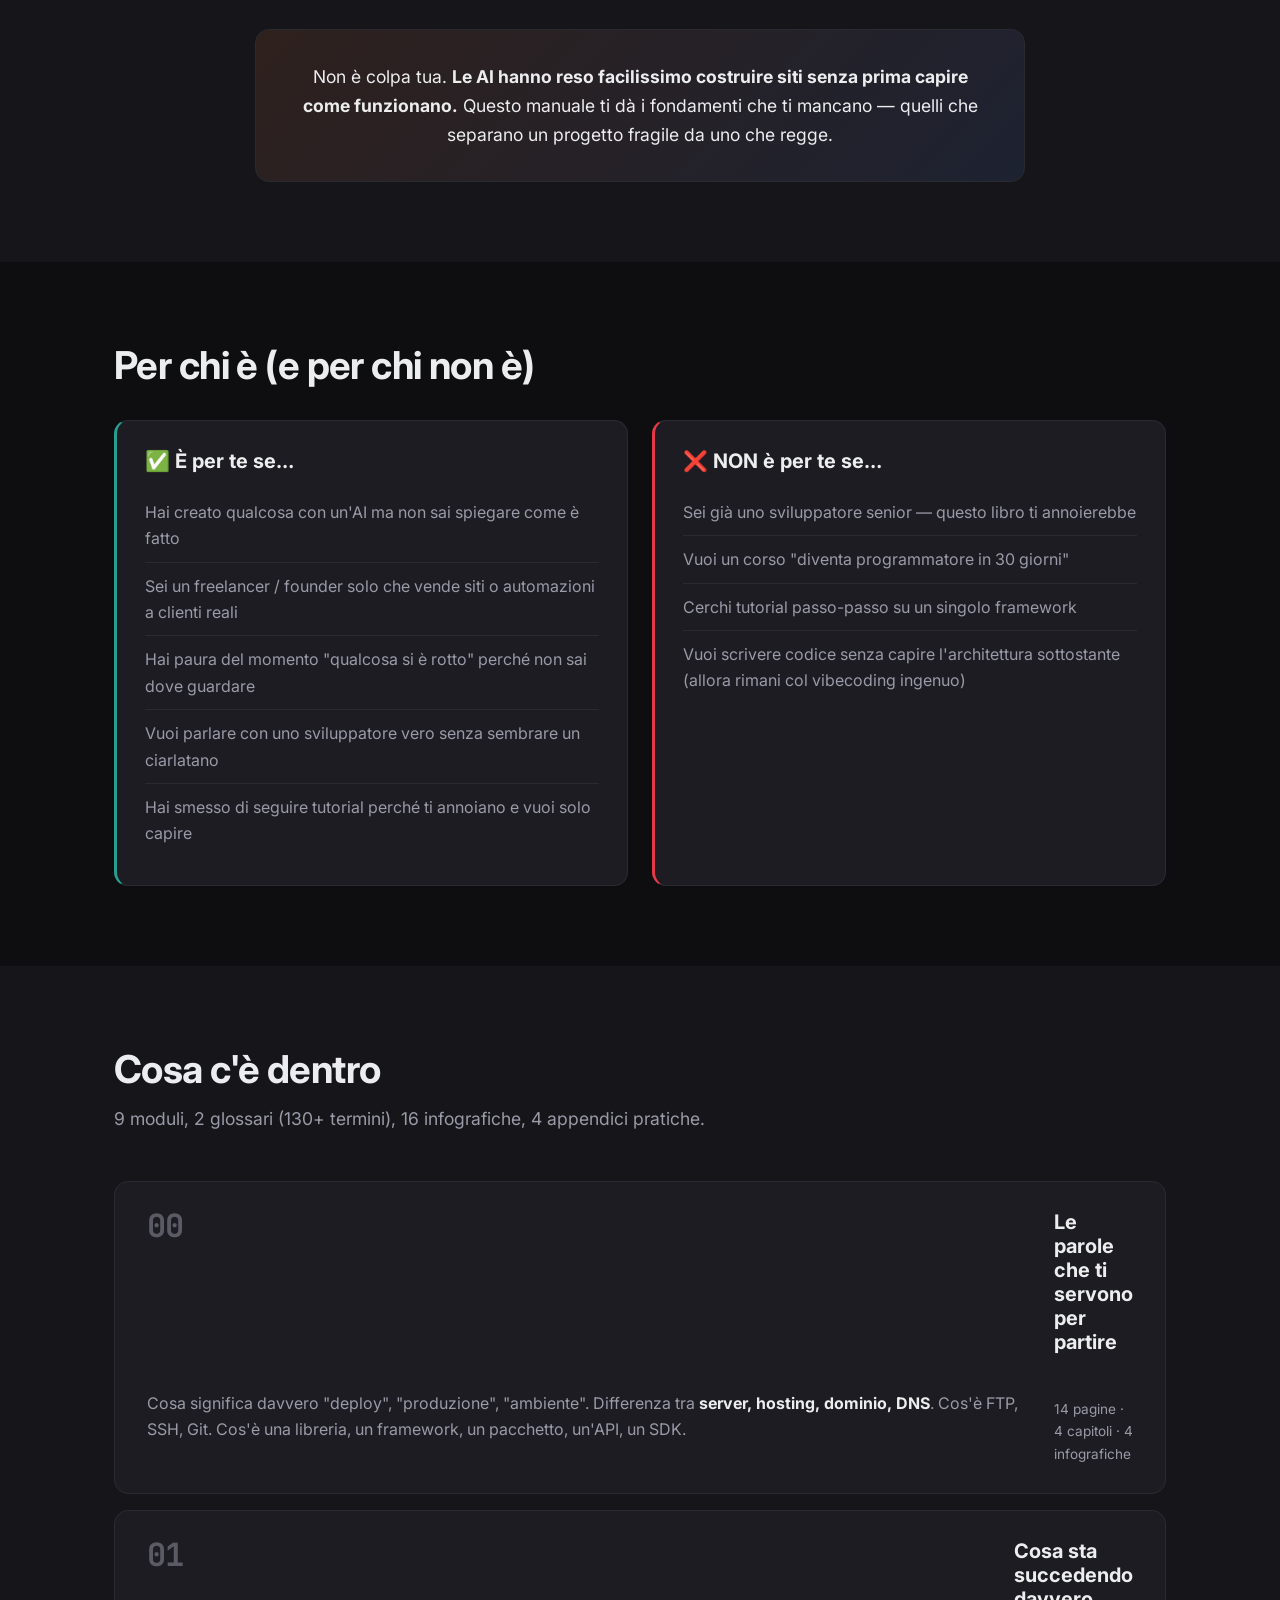
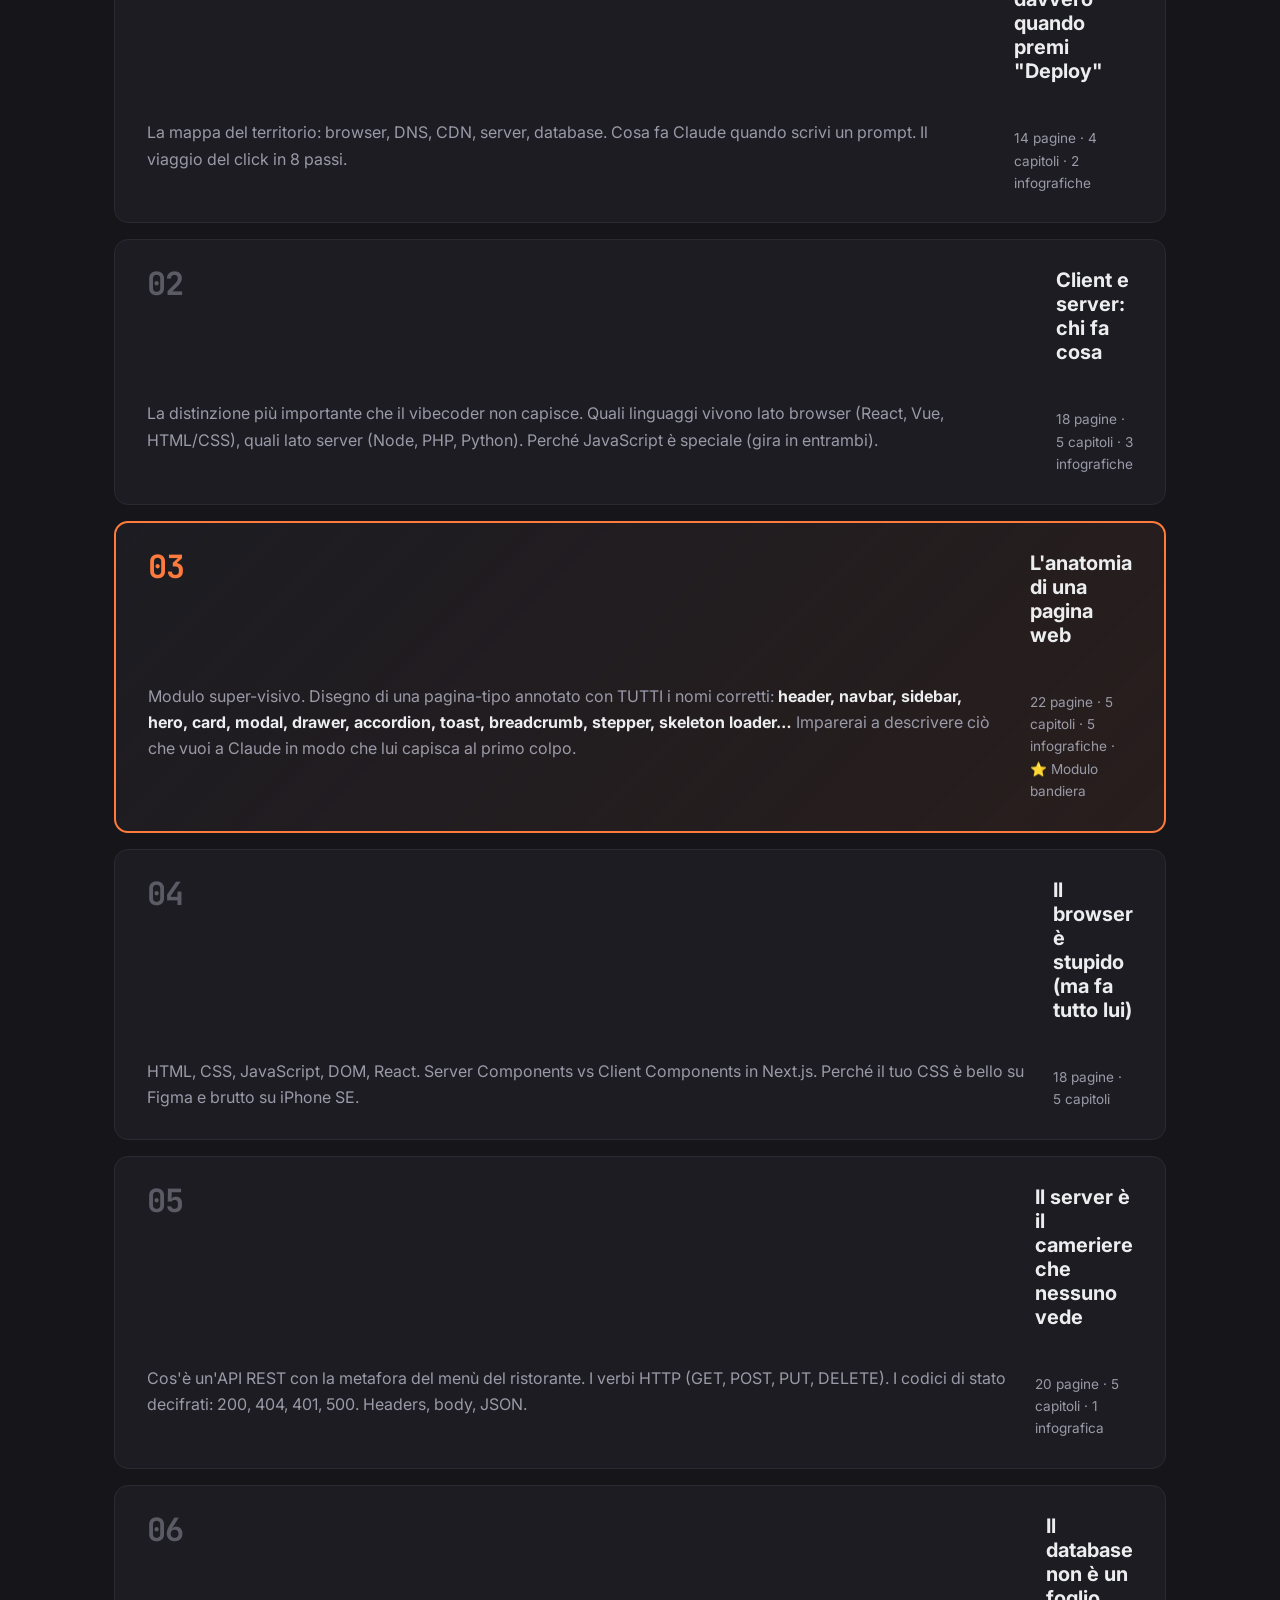
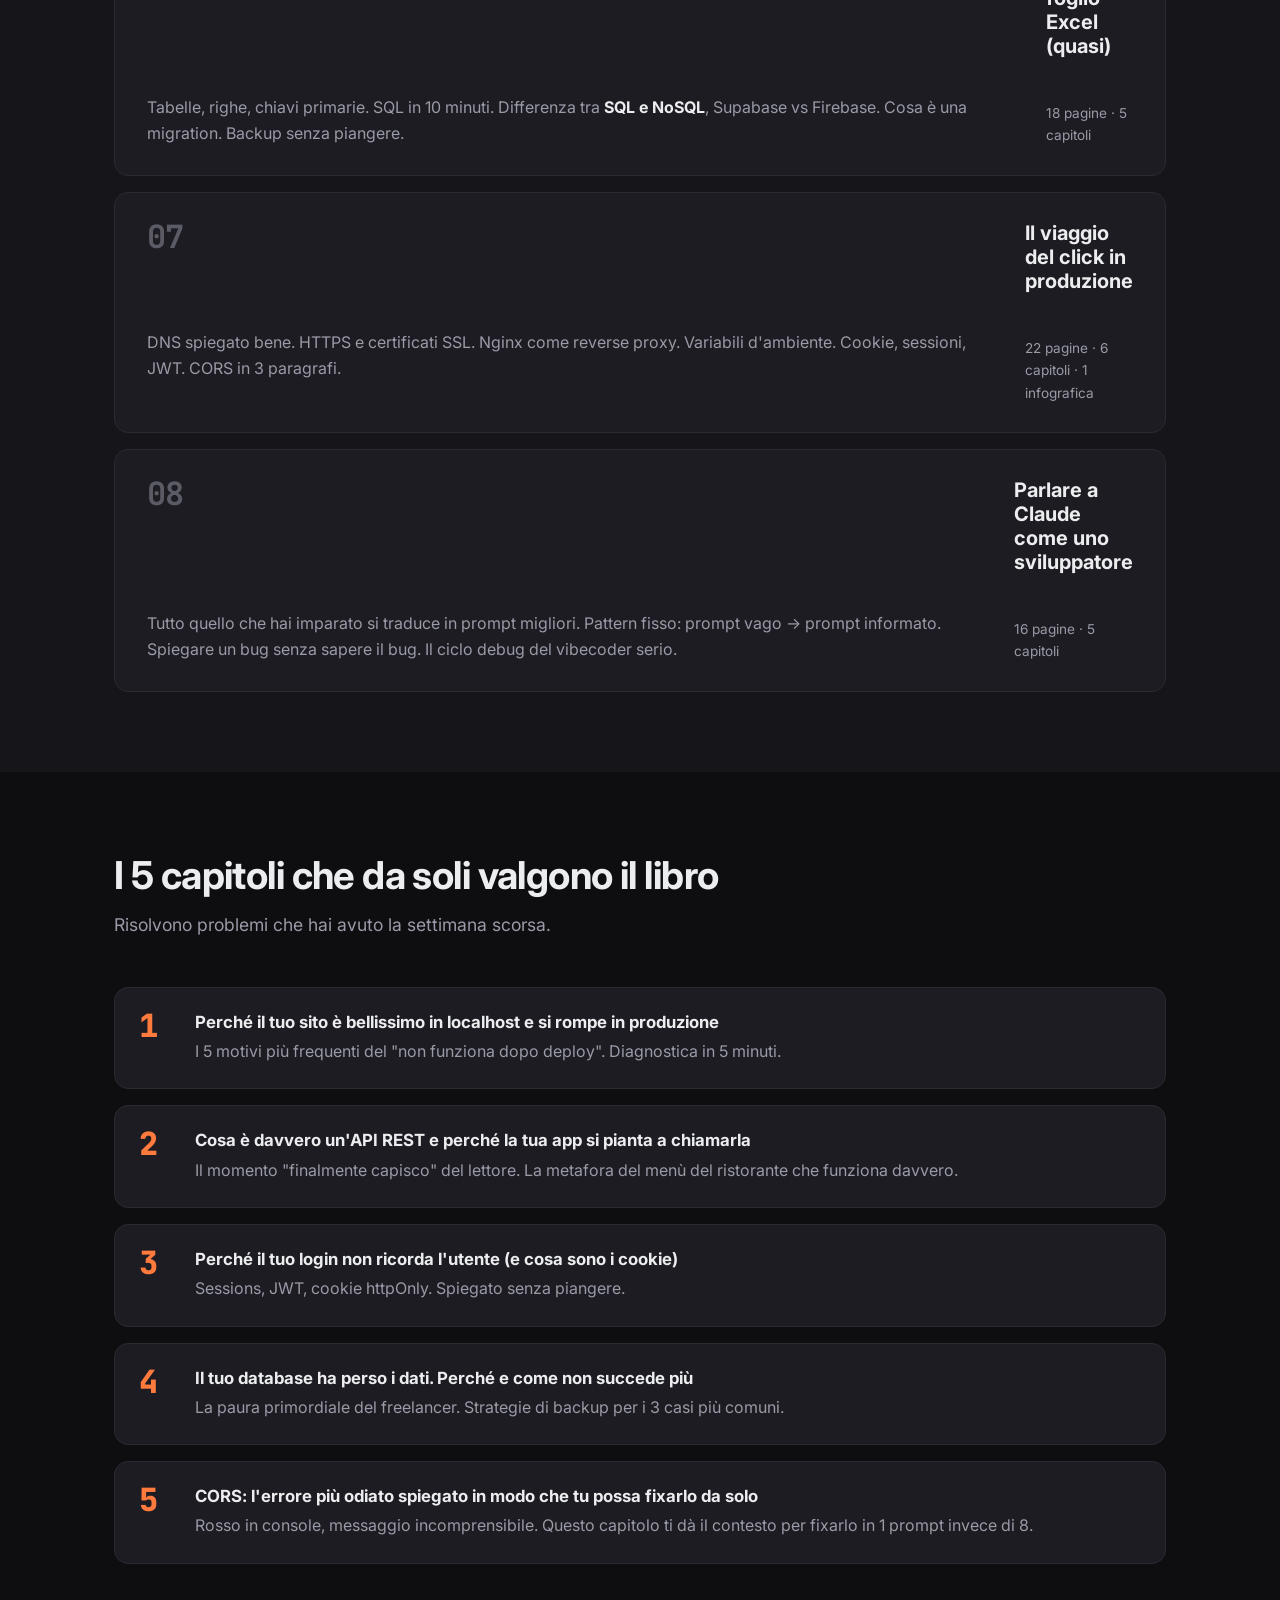
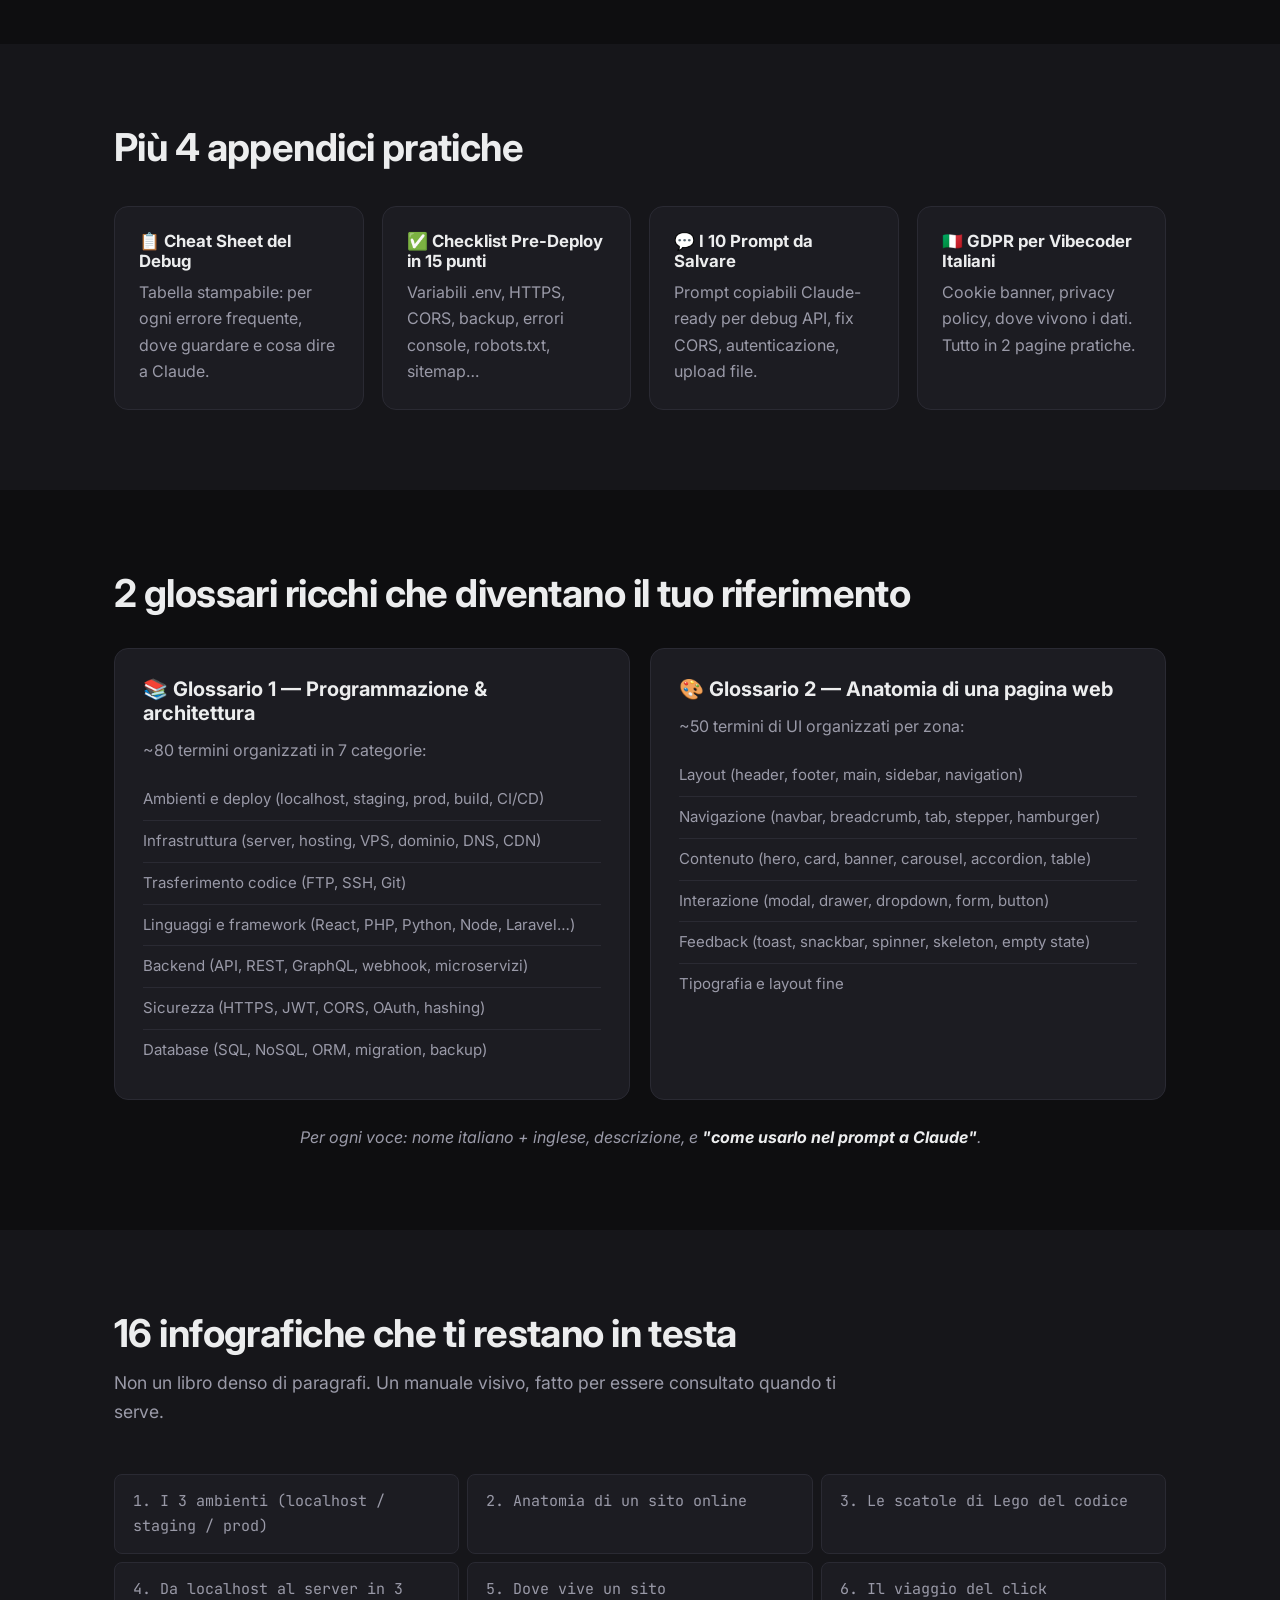
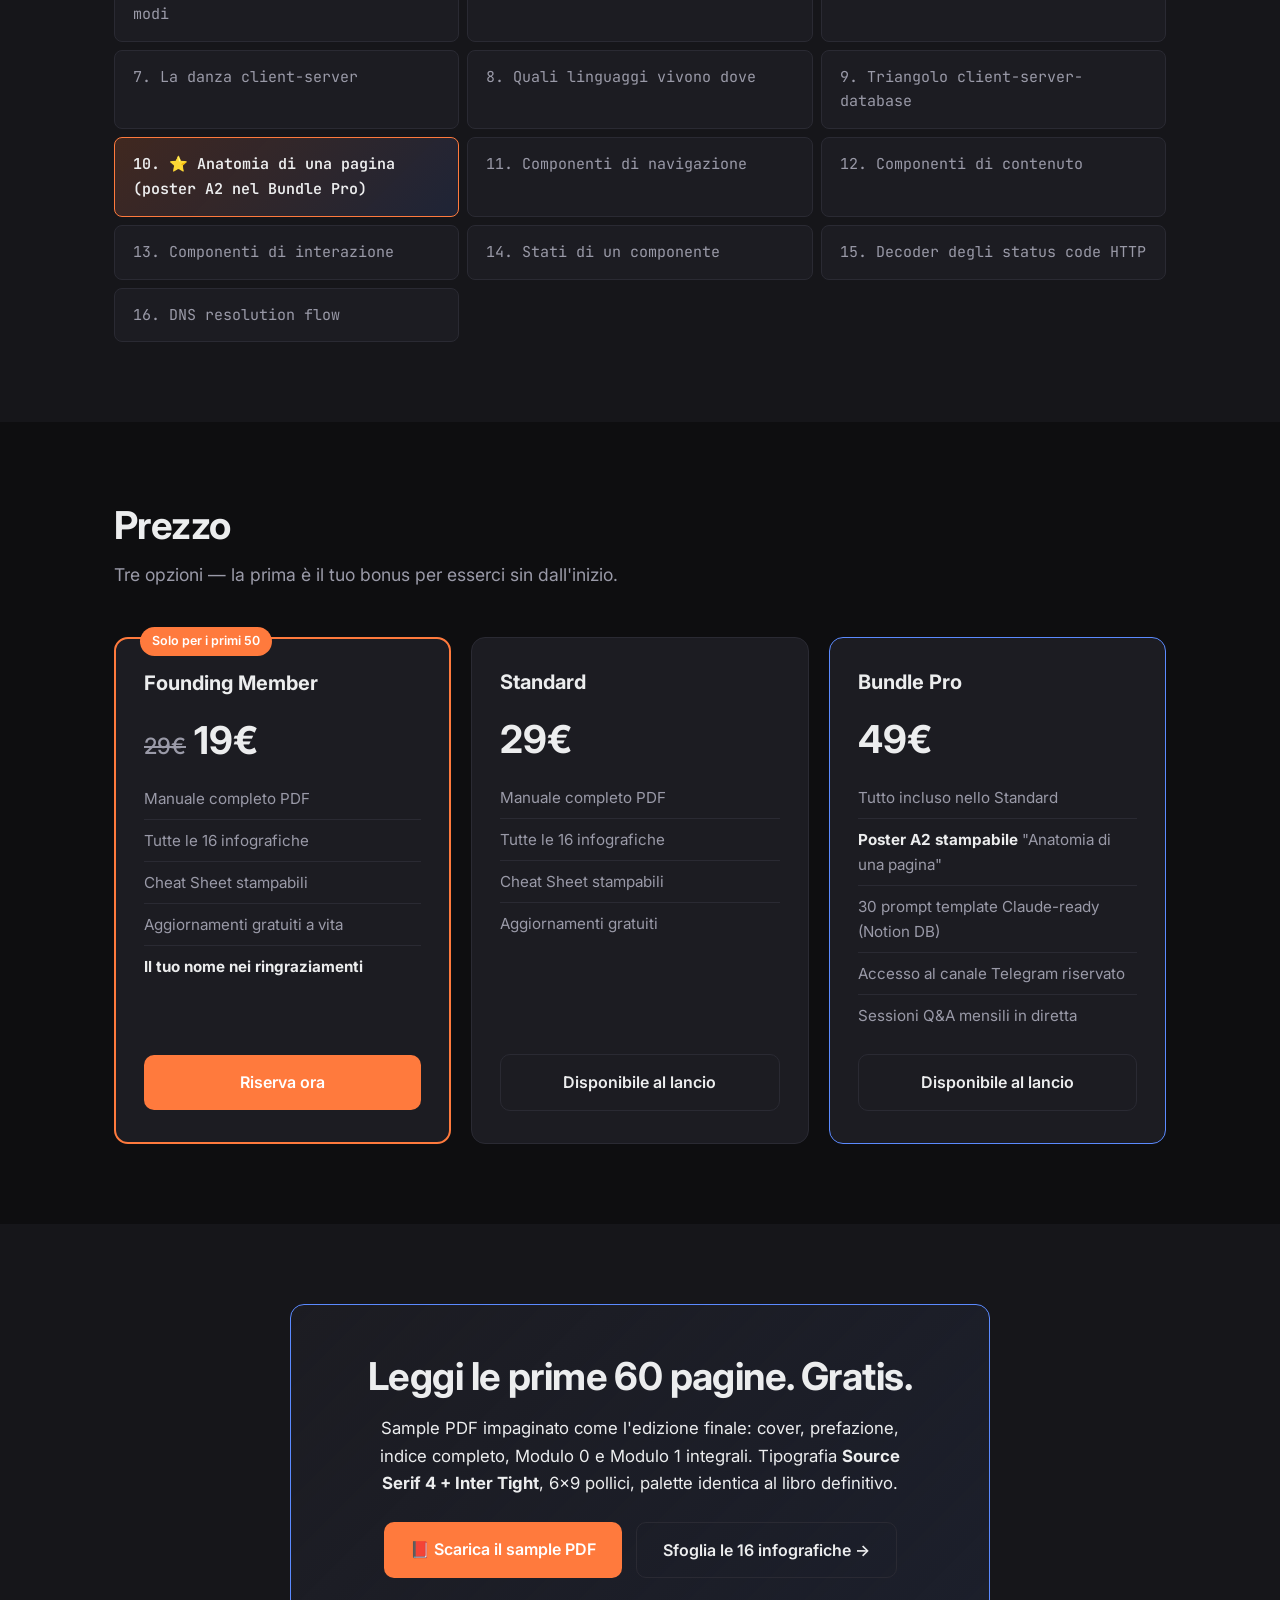
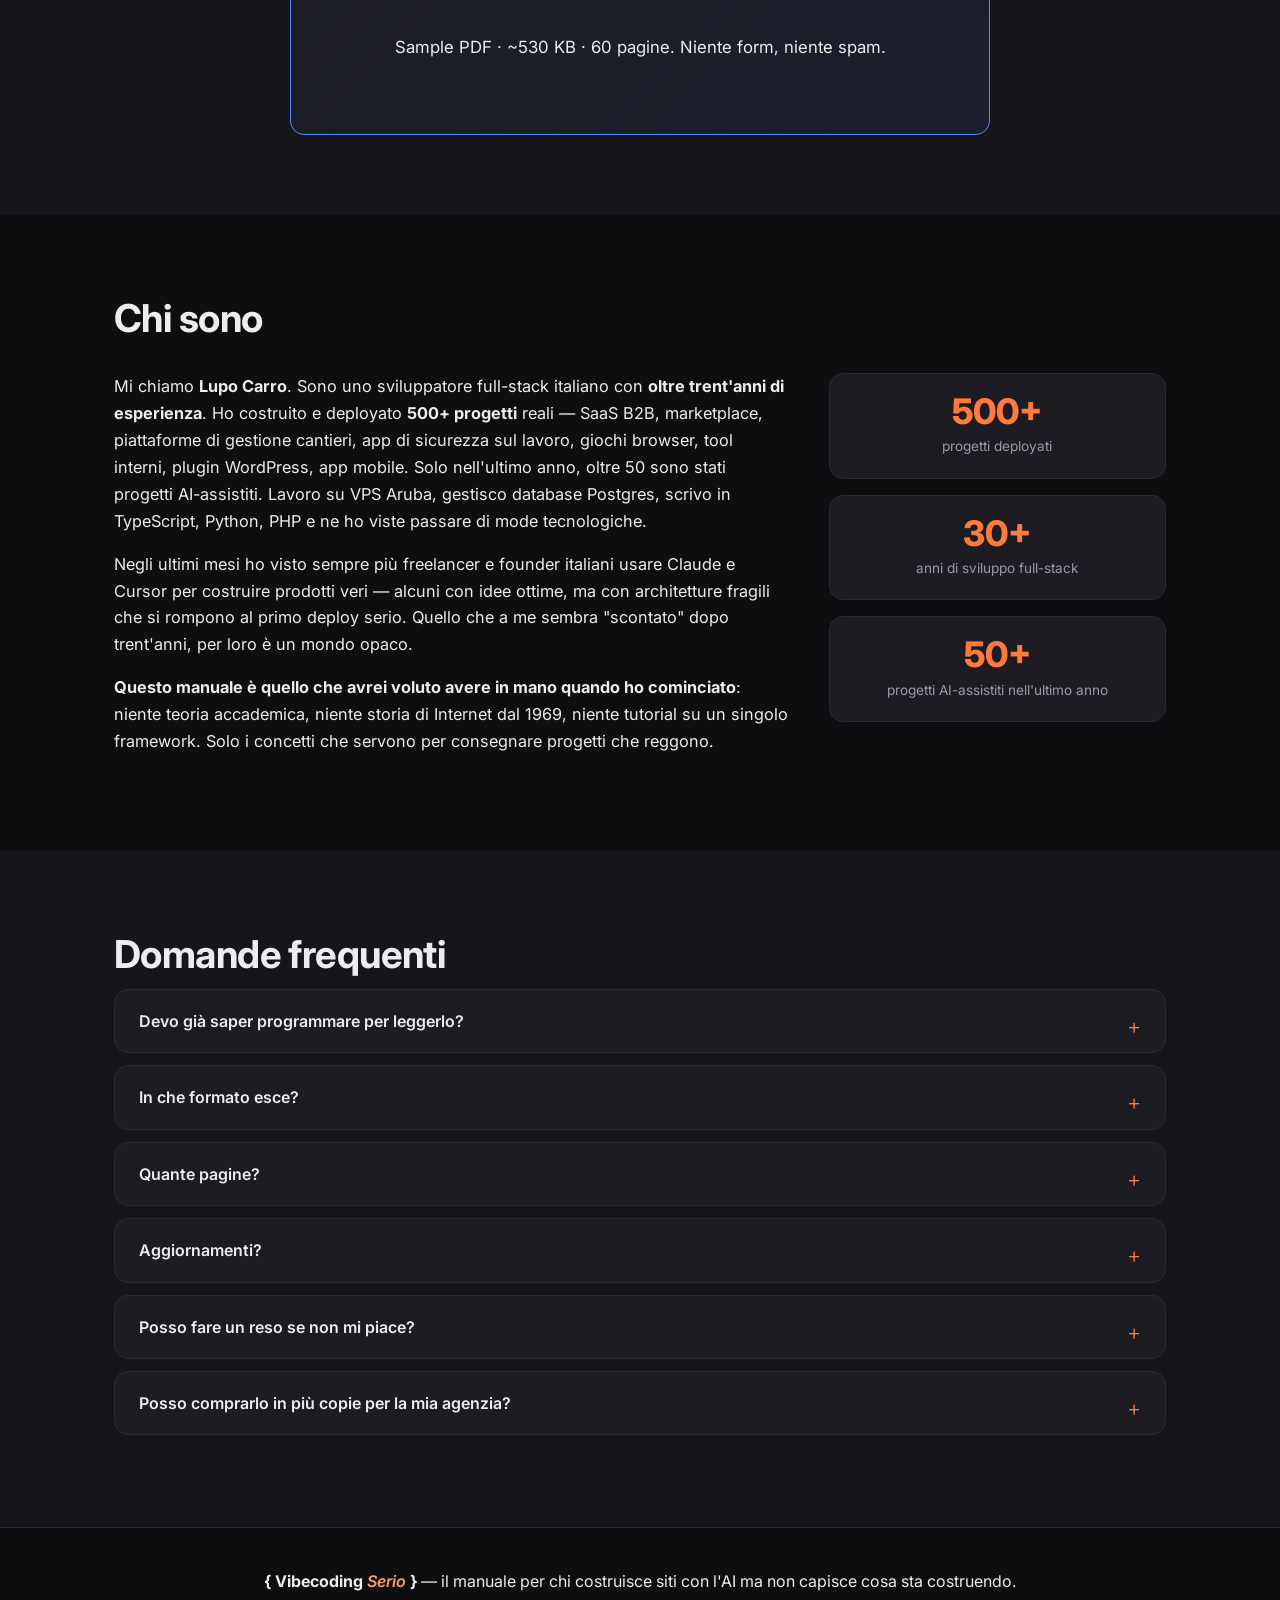
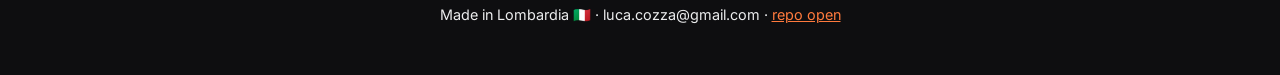
==== commit 39a02ef7: "feat(pdf): infografiche inserite nel libro + layout più elegante Infografiche: - md2typ.py: nuovo ha" ====
--- a/landing/index.html
+++ b/landing/index.html
@@ -45,7 +45,7 @@
         <a href="#contenuto" class="btn btn-ghost">Vedi cosa c'è dentro ↓</a>
       </div>
       <div class="hero-stats">
-        <div><strong>238</strong><span>pagine</span></div>
+        <div><strong>251</strong><span>pagine</span></div>
         <div><strong>9</strong><span>moduli</span></div>
         <div><strong>16</strong><span>infografiche</span></div>
         <div><strong>130+</strong><span>termini</span></div>
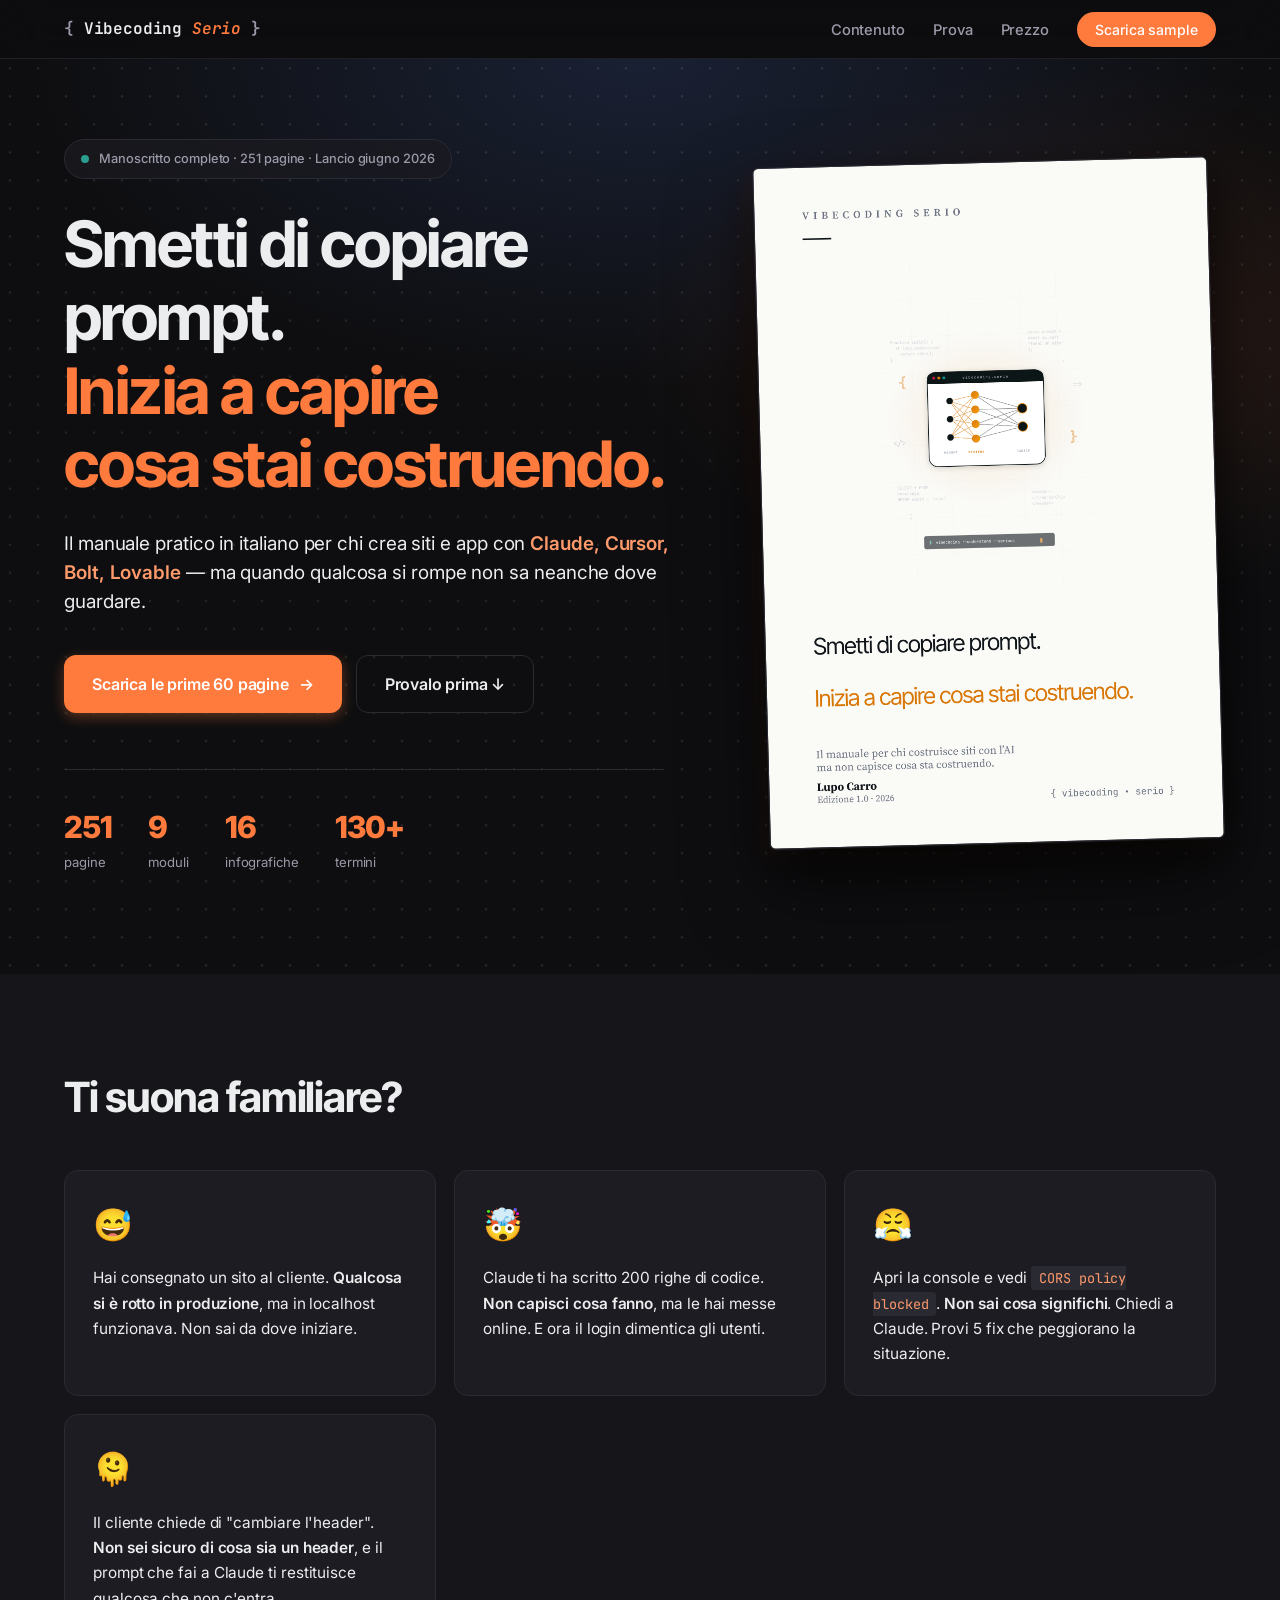
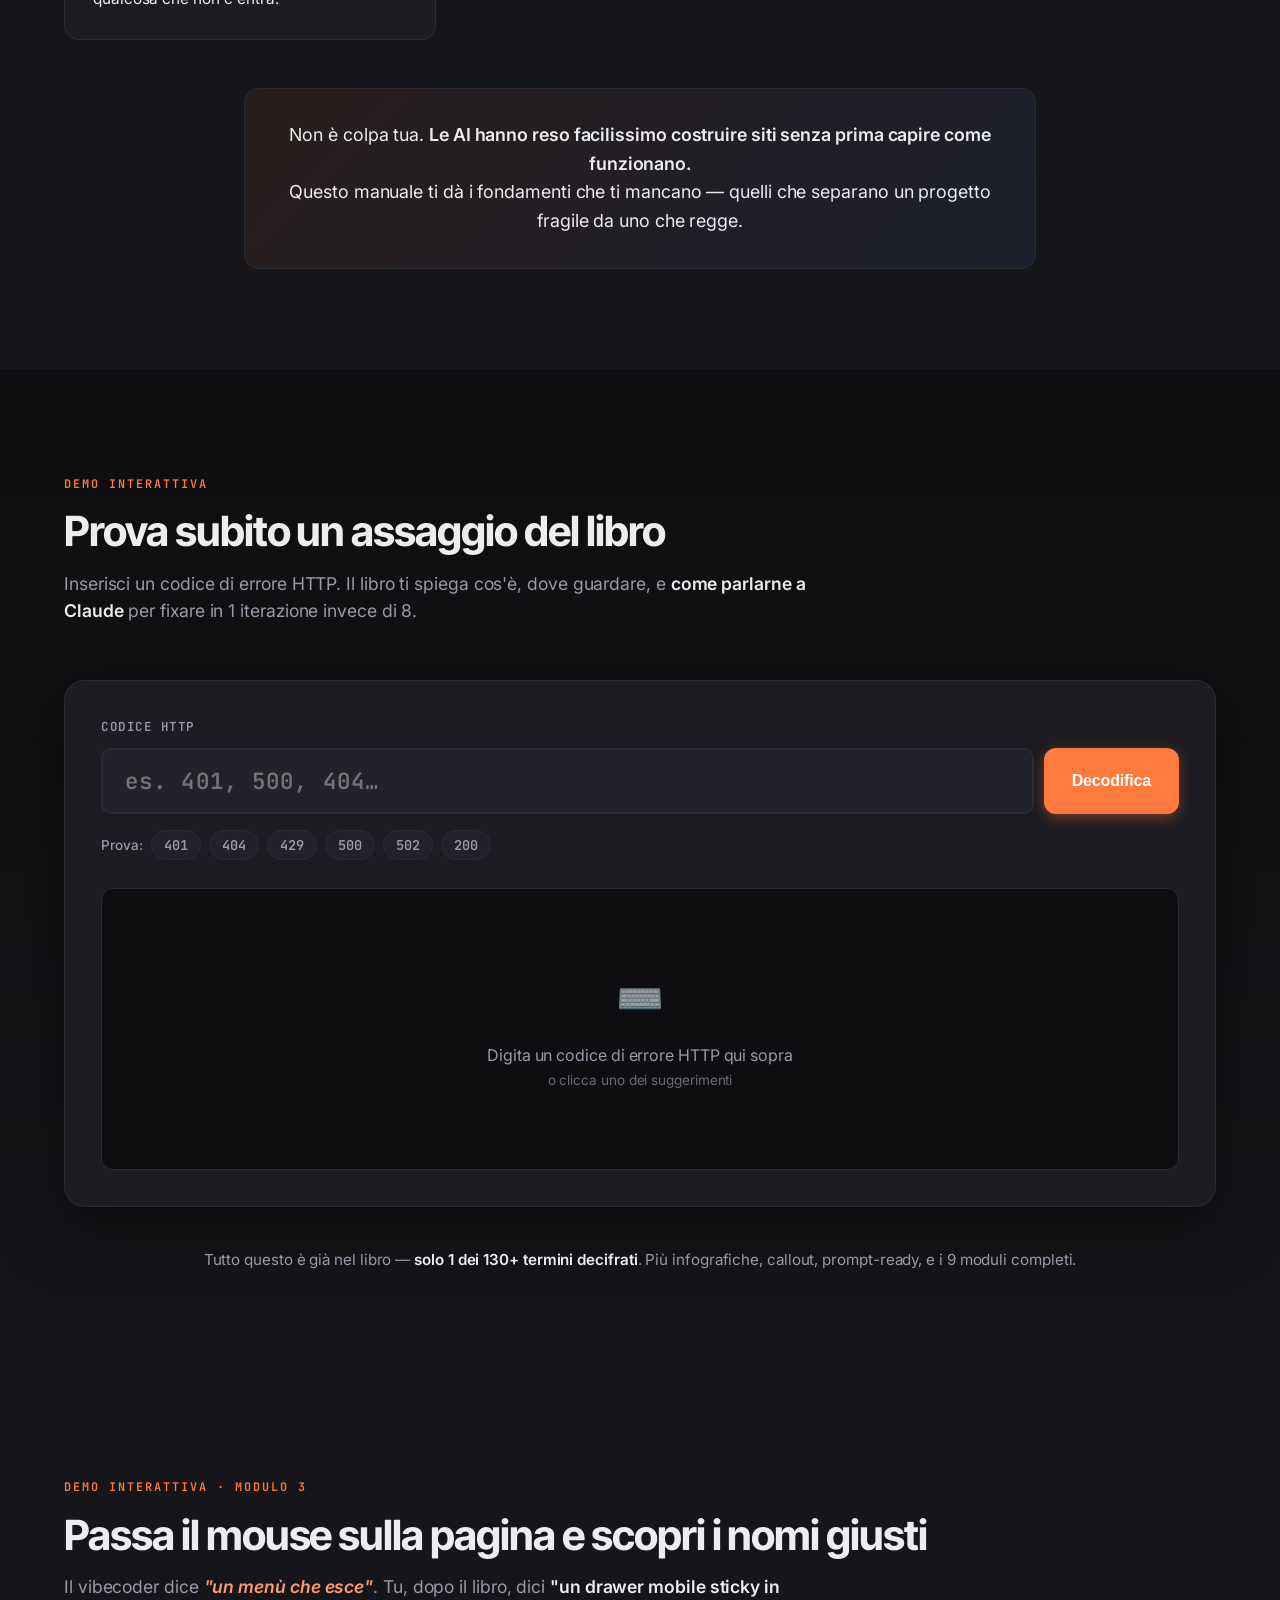
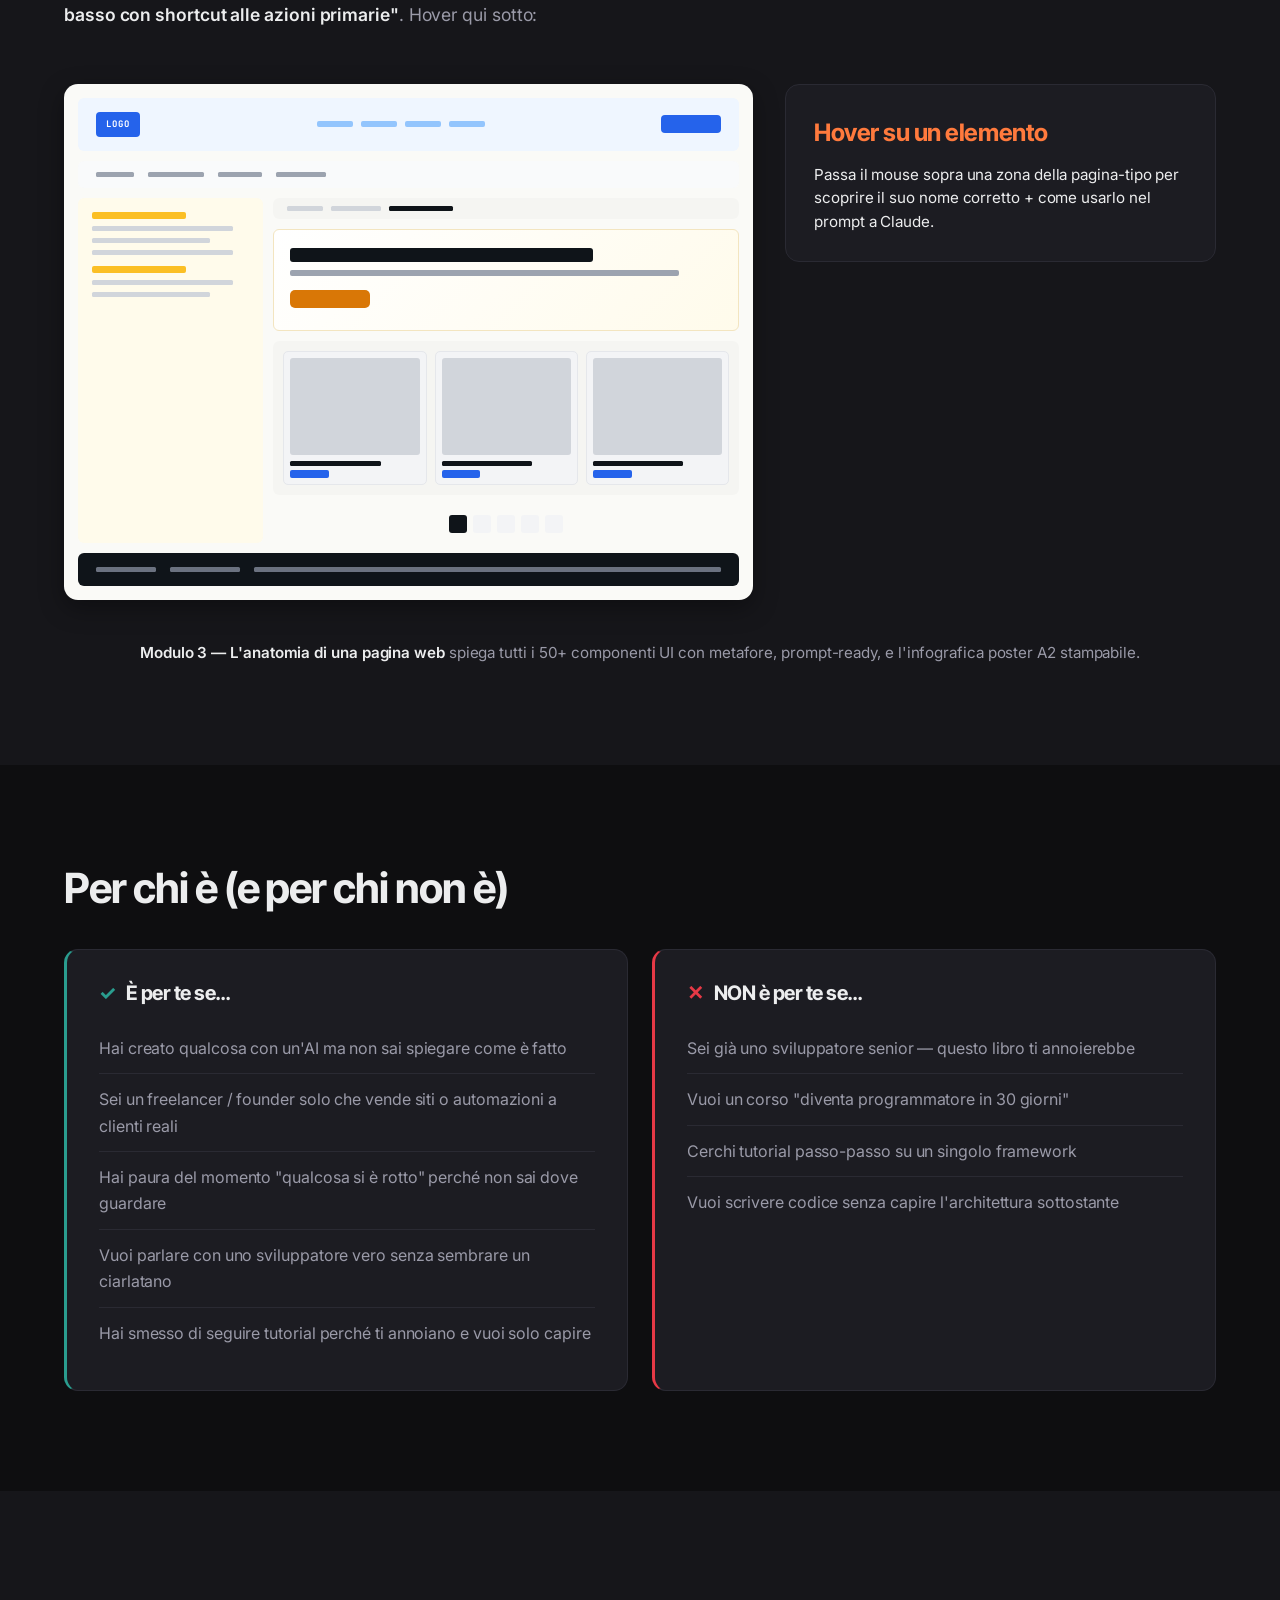
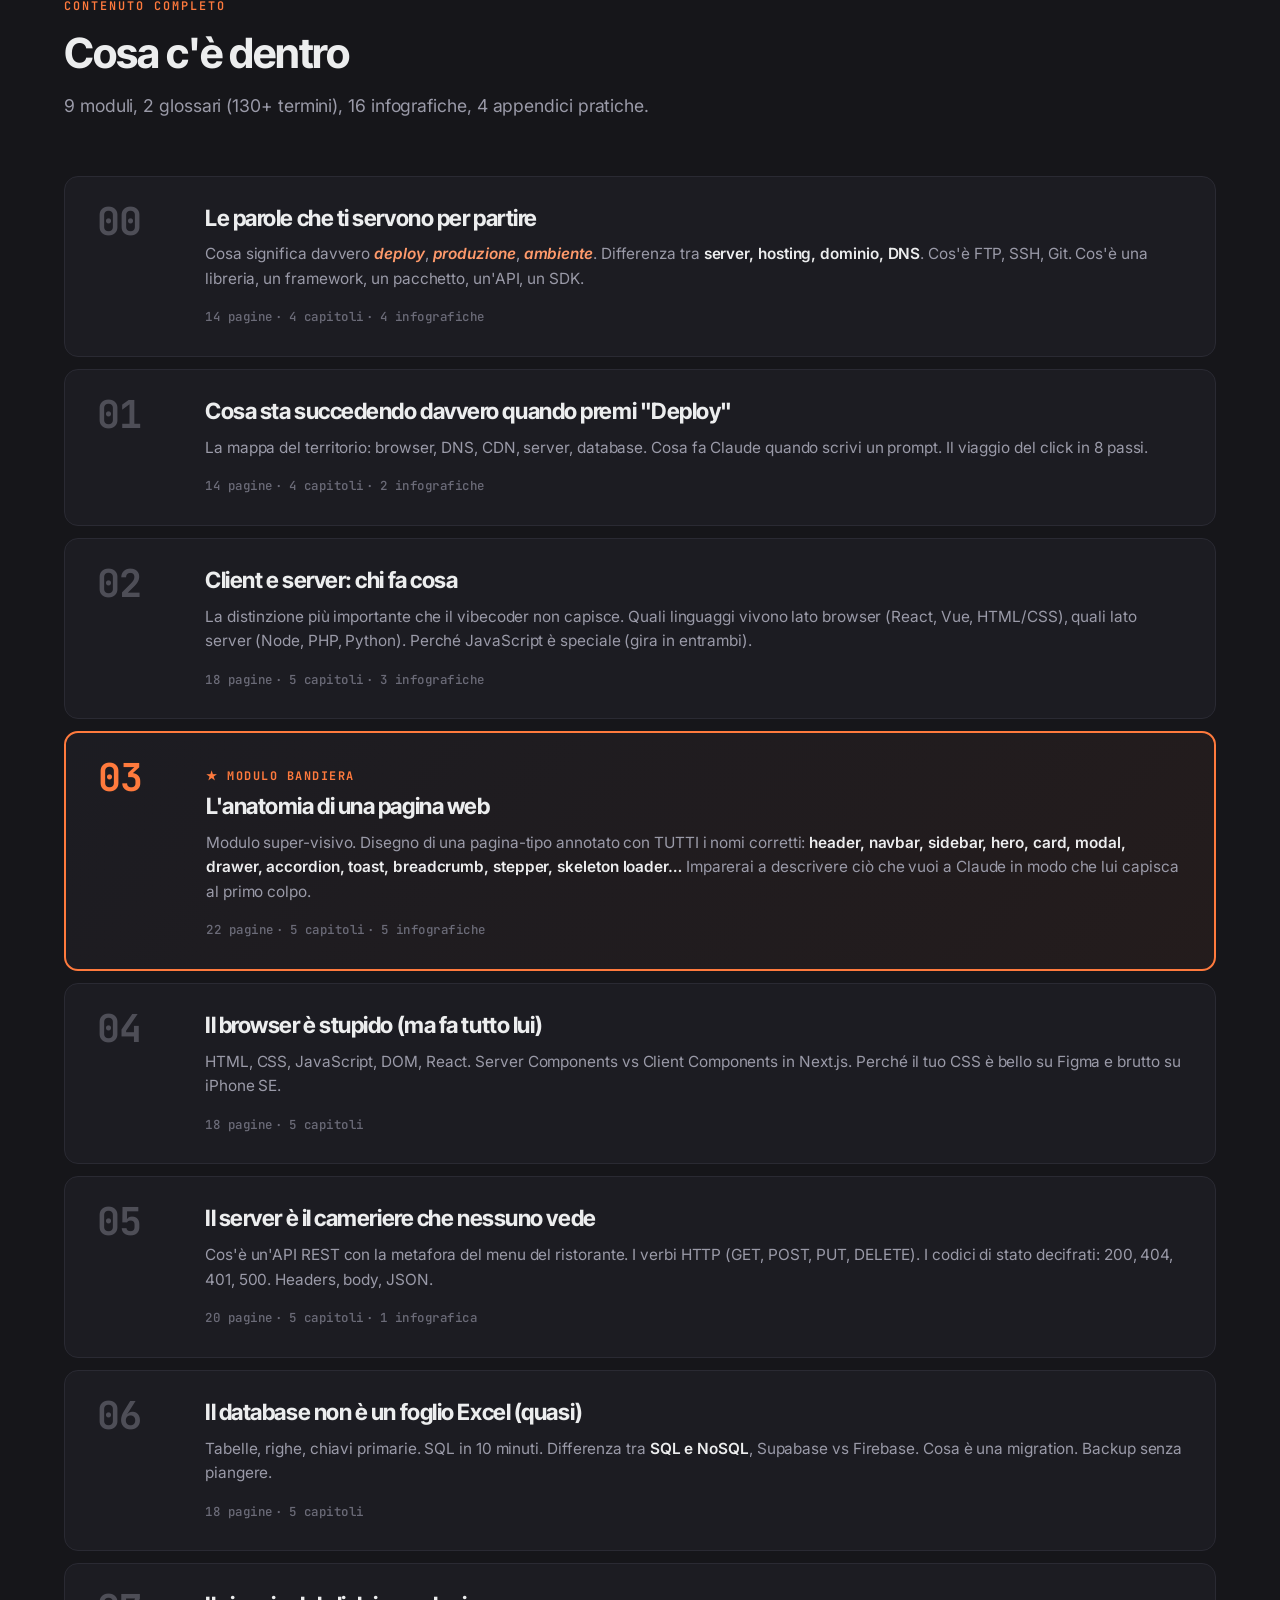
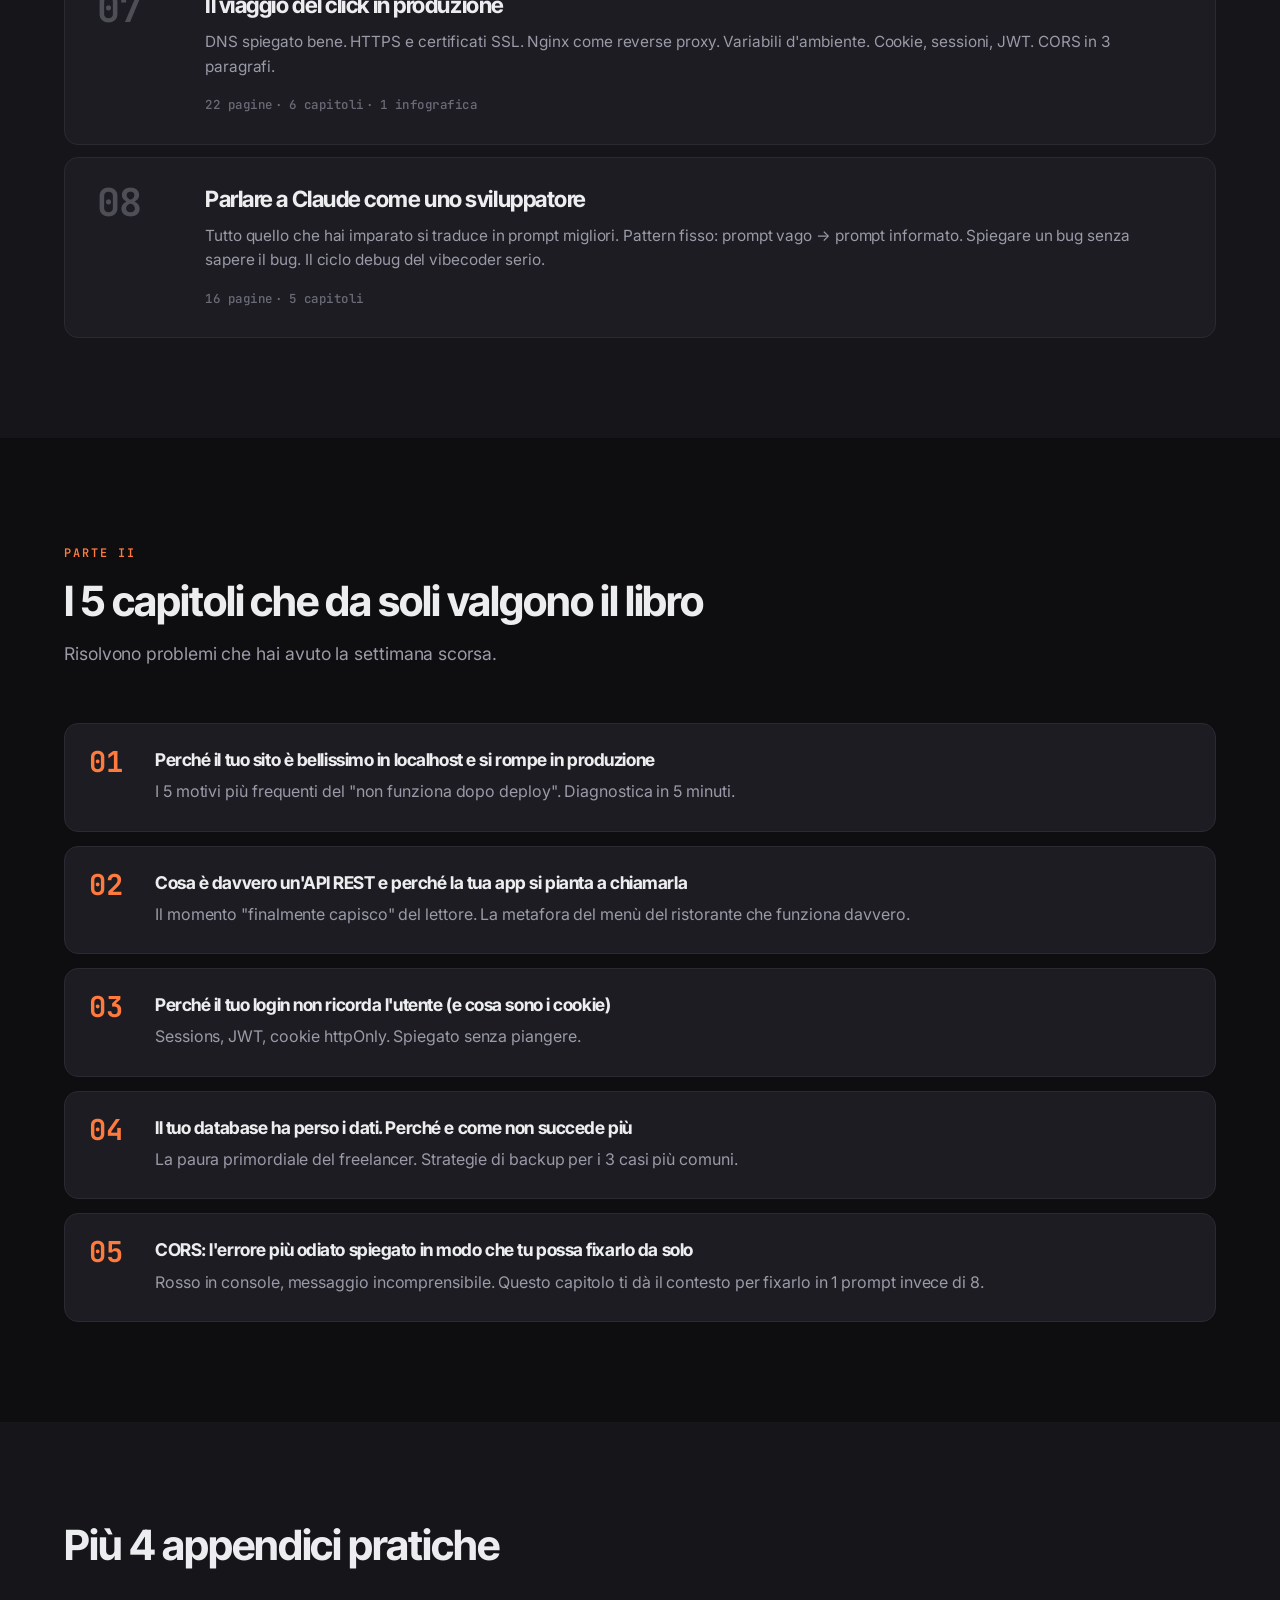
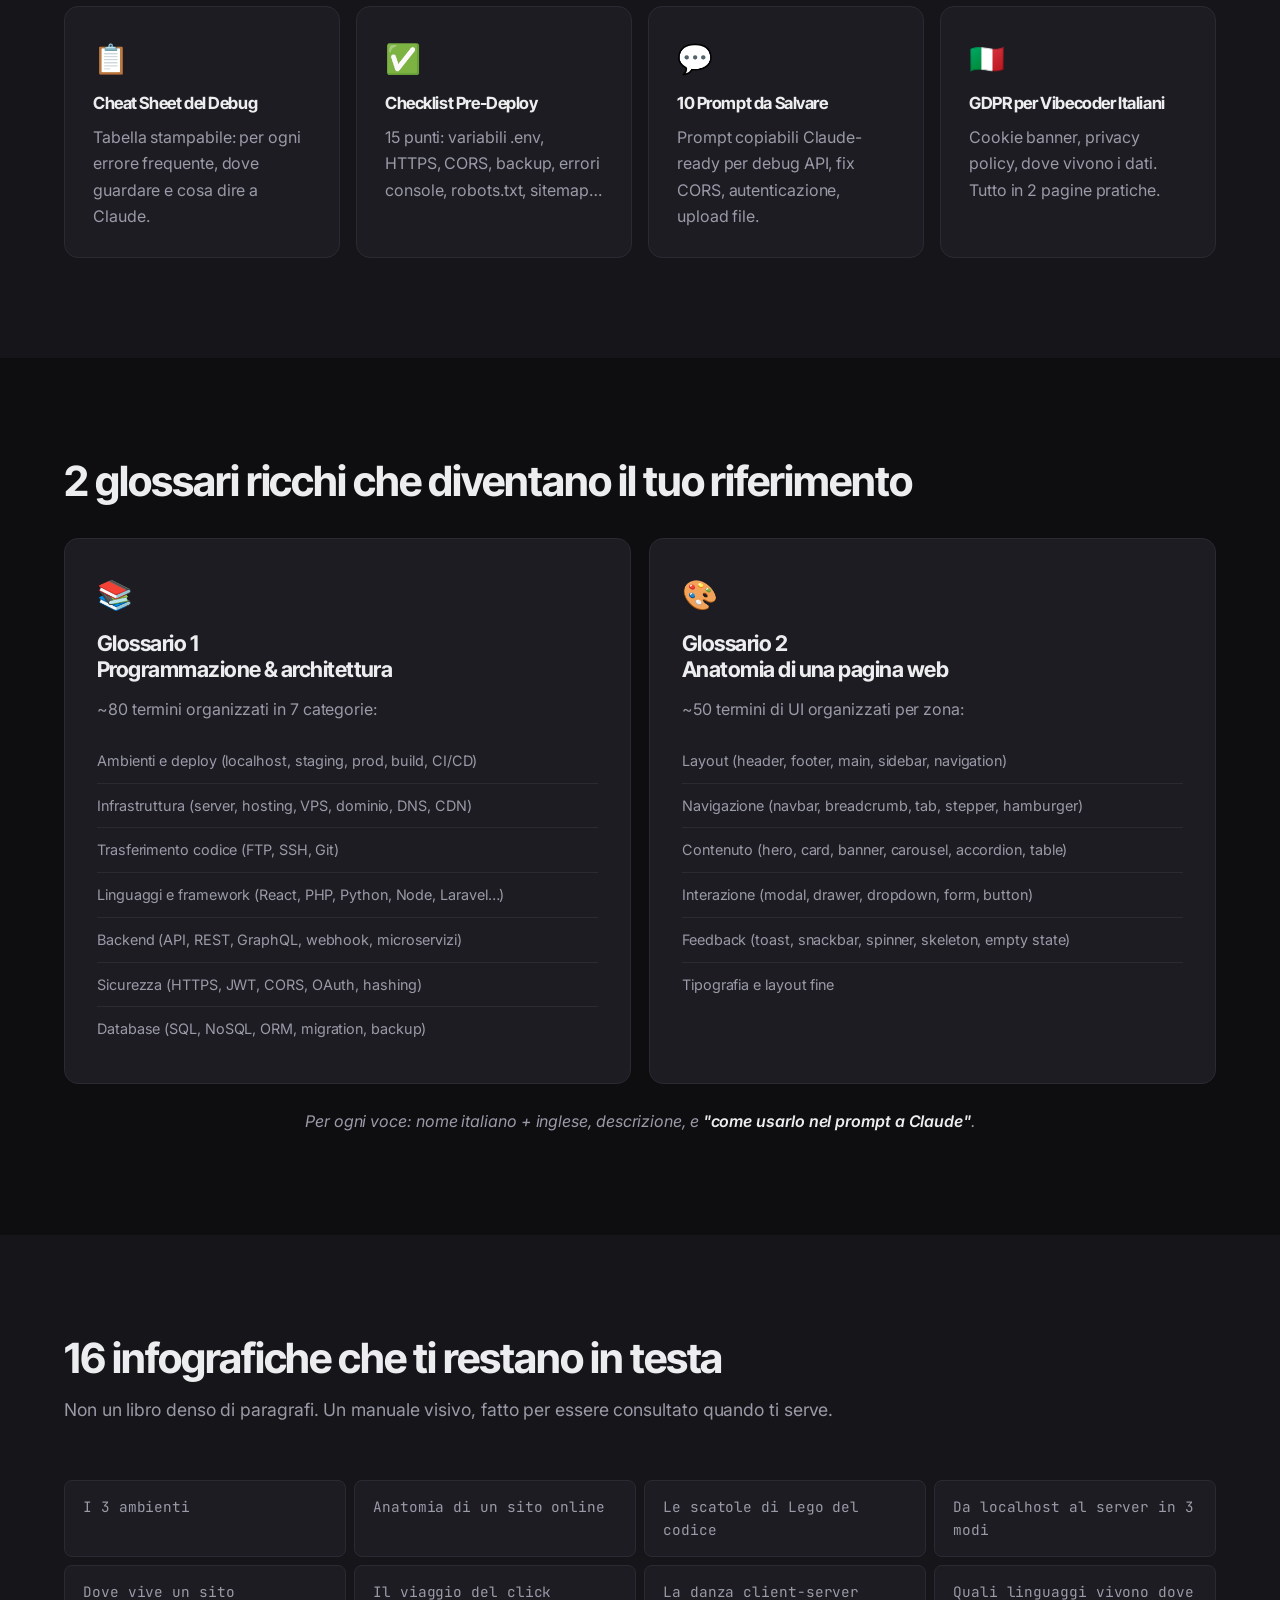
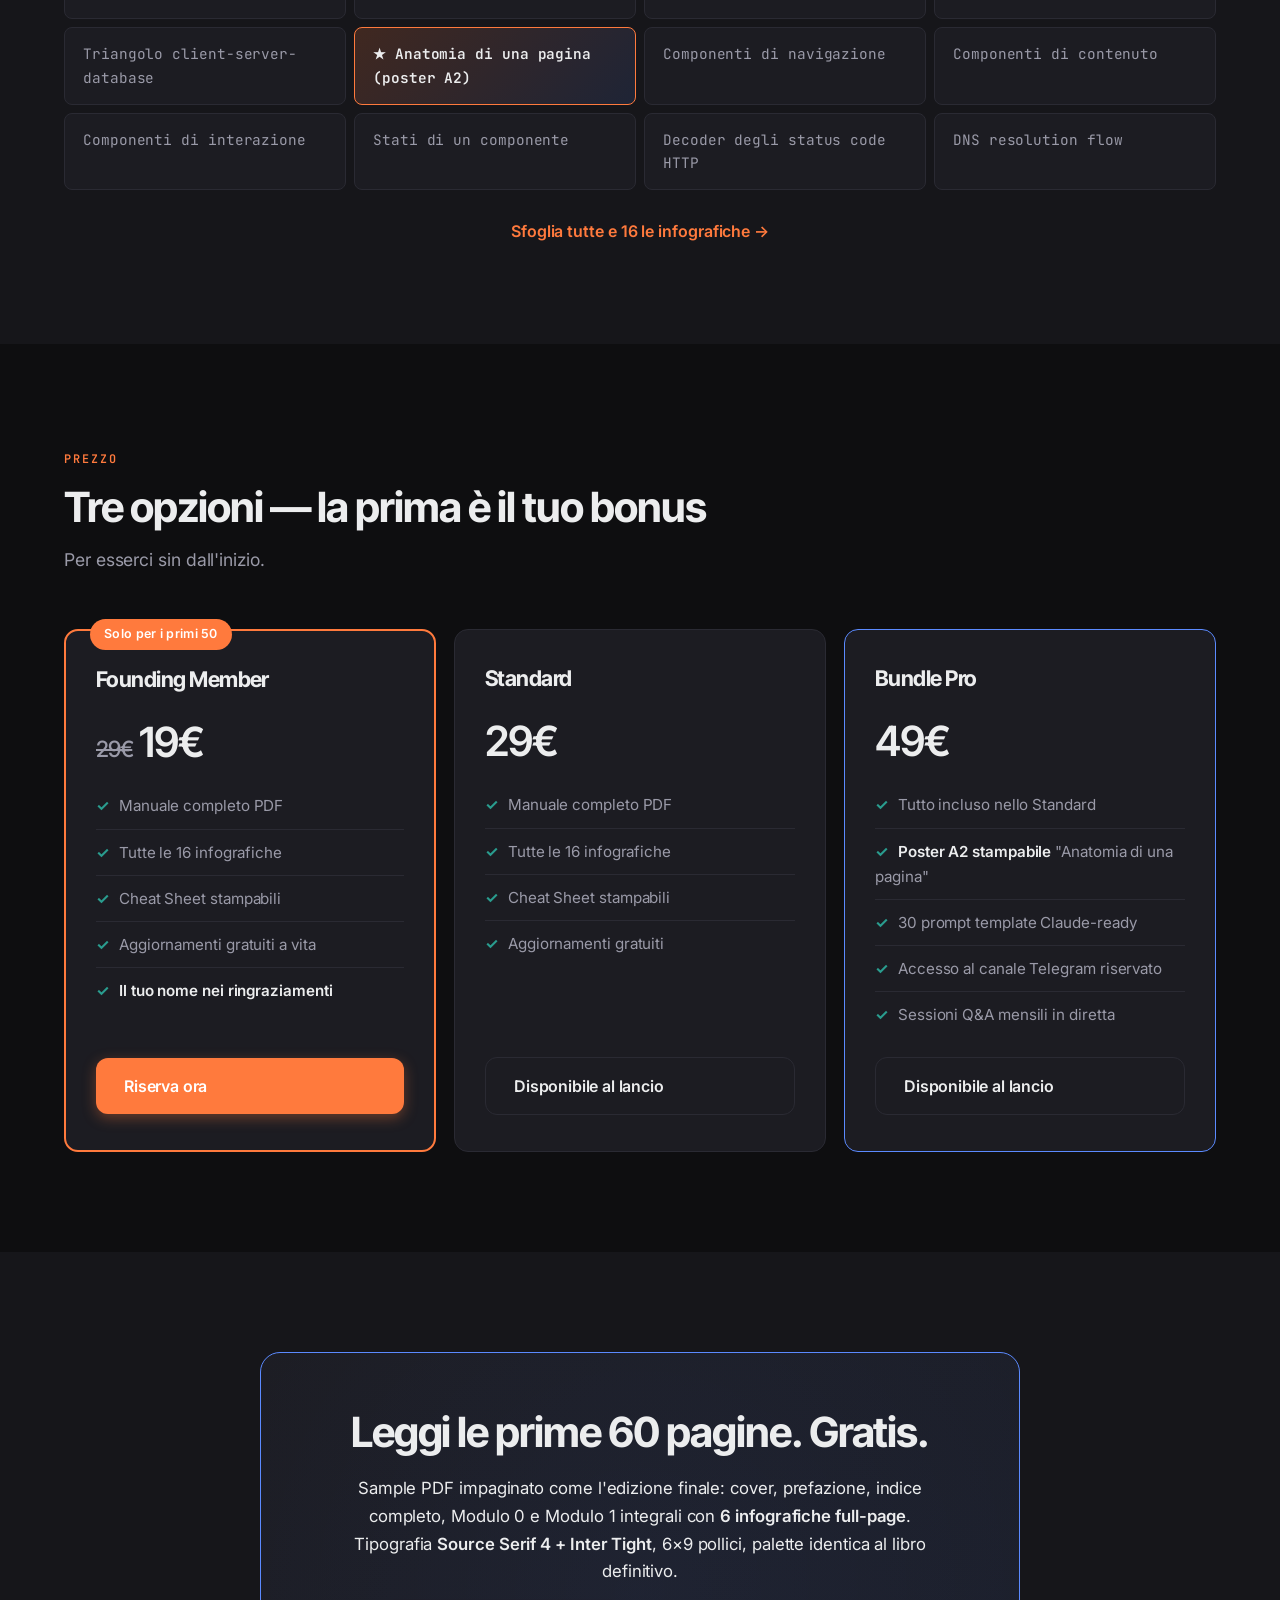
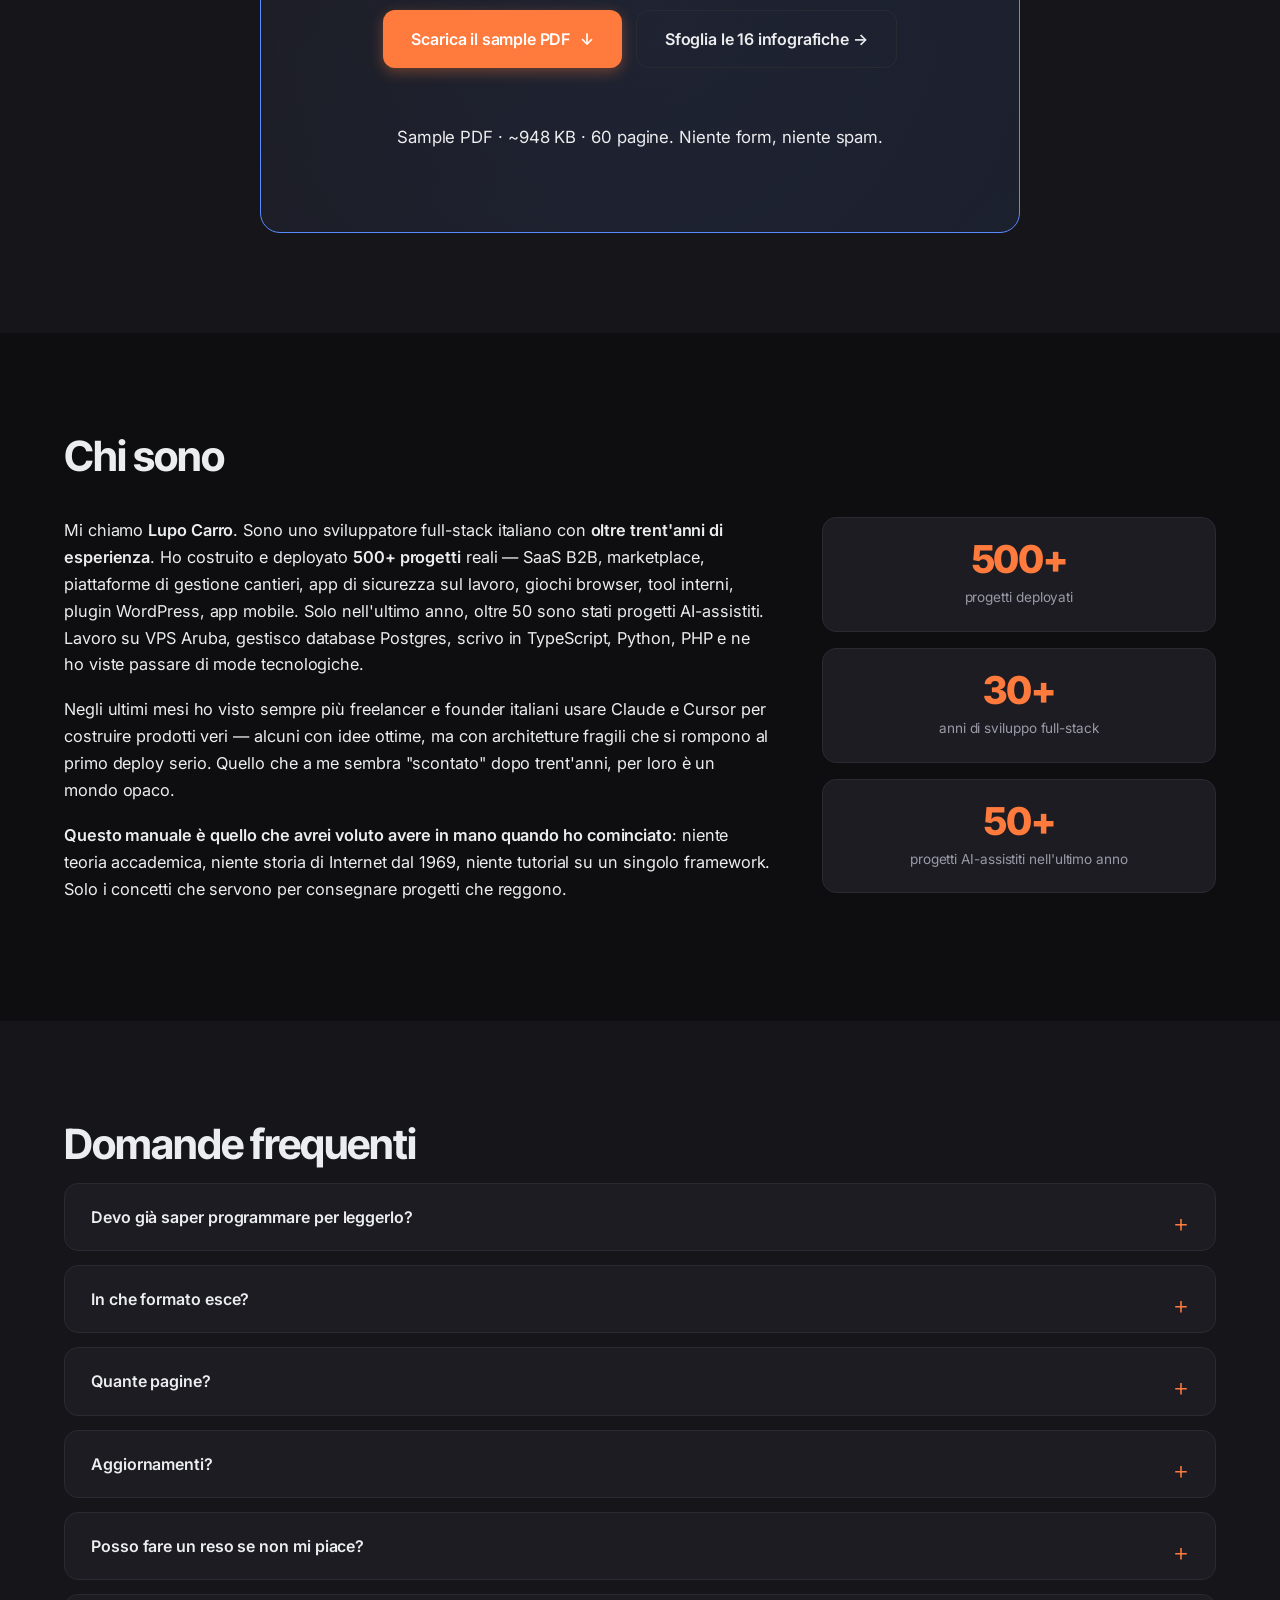
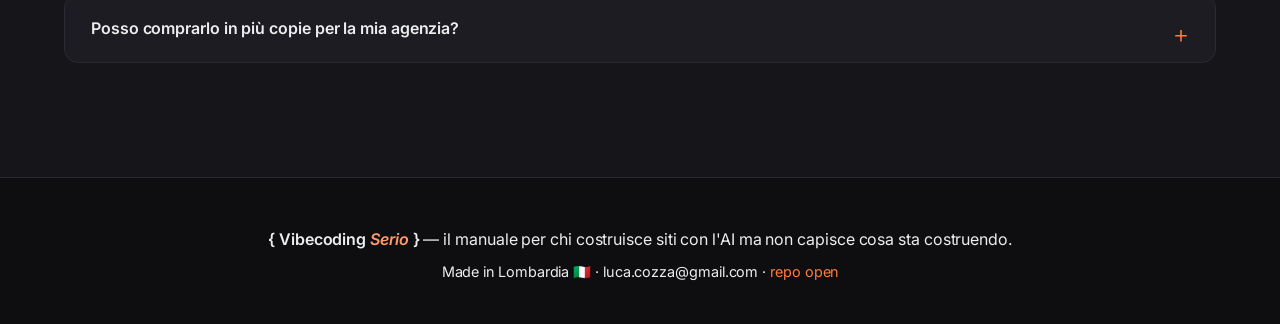
==== commit 089dc269: "feat(landing): refactor totale "top player" — interattività + dot grid + decoder WOW-factor aggiunto" ====
--- a/landing/index.html
+++ b/landing/index.html
@@ -10,9 +10,10 @@
   <meta property="og:description" content="Il manuale per chi costruisce siti con l'AI ma non capisce cosa sta costruendo.">
   <meta property="og:type" content="website">
   <meta property="og:url" content="https://vibecodingserio.vibecanyon.com">
+  <meta property="og:image" content="https://vibecodingserio.vibecanyon.com/book-cover.png">
   <link rel="preconnect" href="https://fonts.googleapis.com">
   <link rel="preconnect" href="https://fonts.gstatic.com" crossorigin>
-  <link href="https://fonts.googleapis.com/css2?family=Inter:wght@400;500;600;700;800&family=JetBrains+Mono:wght@400;600&display=swap" rel="stylesheet">
+  <link href="https://fonts.googleapis.com/css2?family=Inter+Tight:wght@400;500;600;700;800&family=Inter:wght@400;500;600;700&family=JetBrains+Mono:wght@400;500;600&display=swap" rel="stylesheet">
   <link rel="stylesheet" href="style.css">
   <link rel="icon" href="data:image/svg+xml,<svg xmlns='http://www.w3.org/2000/svg' viewBox='0 0 100 100'><text x='50' y='75' font-size='75' text-anchor='middle' font-family='monospace'>{}</text></svg>">
 </head>
@@ -24,9 +25,9 @@
     <a href="#top" class="logo"><span class="logo-bracket">{</span> Vibecoding <em>Serio</em> <span class="logo-bracket">}</span></a>
     <ul class="nav-links">
       <li><a href="#contenuto">Contenuto</a></li>
-      <li><a href="#per-chi">Per chi</a></li>
+      <li><a href="#prova">Prova</a></li>
       <li><a href="#prezzo">Prezzo</a></li>
-      <li><a href="#preorder" class="btn-mini">Pre-order</a></li>
+      <li><a href="#preorder" class="btn-mini">Scarica sample</a></li>
     </ul>
   </div>
 </nav>
@@ -35,14 +36,23 @@
 <header id="top" class="hero">
   <div class="container hero-grid">
     <div class="hero-text">
-      <span class="badge">Manoscritto completo · In editing finale · Lancio giugno 2026</span>
-      <h1>Smetti di copiare prompt.<br><span class="accent">Inizia a capire cosa stai costruendo.</span></h1>
+      <span class="badge">
+        <span class="badge-dot"></span>
+        Manoscritto completo · 251 pagine · Lancio giugno 2026
+      </span>
+      <h1>
+        <span class="hero-title-1">Smetti di copiare prompt.</span>
+        <span class="hero-title-2">Inizia a capire <br>cosa stai costruendo.</span>
+      </h1>
       <p class="lead">
         Il manuale pratico in italiano per chi crea siti e app con <strong>Claude, Cursor, Bolt, Lovable</strong> — ma quando qualcosa si rompe non sa neanche dove guardare.
       </p>
       <div class="cta-group">
-        <a href="/vibecoding-serio-sample.pdf" class="btn btn-primary" download>📕 Scarica le prime 60 pagine</a>
-        <a href="#contenuto" class="btn btn-ghost">Vedi cosa c'è dentro ↓</a>
+        <a href="/vibecoding-serio-sample.pdf" class="btn btn-primary" download>
+          <span>Scarica le prime 60 pagine</span>
+          <span class="btn-arrow">→</span>
+        </a>
+        <a href="#prova" class="btn btn-ghost">Provalo prima ↓</a>
       </div>
       <div class="hero-stats">
         <div><strong>251</strong><span>pagine</span></div>
@@ -58,40 +68,181 @@
 </header>
 
 <!-- IL DOLORE -->
-<section class="problem">
+<section class="problem fade-in">
   <div class="container">
     <h2>Ti suona familiare?</h2>
     <div class="problem-grid">
       <div class="problem-card">
-        <span class="problem-icon">😅</span>
+        <div class="problem-emoji">😅</div>
         <p>Hai consegnato un sito al cliente. <strong>Qualcosa si è rotto in produzione</strong>, ma in localhost funzionava. Non sai da dove iniziare.</p>
       </div>
       <div class="problem-card">
-        <span class="problem-icon">🤯</span>
+        <div class="problem-emoji">🤯</div>
         <p>Claude ti ha scritto 200 righe di codice. <strong>Non capisci cosa fanno</strong>, ma le hai messe online. E ora il login dimentica gli utenti.</p>
       </div>
       <div class="problem-card">
-        <span class="problem-icon">😤</span>
+        <div class="problem-emoji">😤</div>
         <p>Apri la console e vedi <code>CORS policy blocked</code>. <strong>Non sai cosa significhi</strong>. Chiedi a Claude. Provi 5 fix che peggiorano la situazione.</p>
       </div>
       <div class="problem-card">
-        <span class="problem-icon">🫠</span>
+        <div class="problem-emoji">🫠</div>
         <p>Il cliente chiede di "cambiare l'header". <strong>Non sei sicuro di cosa sia un header</strong>, e il prompt che fai a Claude ti restituisce qualcosa che non c'entra.</p>
       </div>
     </div>
     <p class="problem-conclusion">
-      Non è colpa tua. <strong>Le AI hanno reso facilissimo costruire siti senza prima capire come funzionano.</strong> Questo manuale ti dà i fondamenti che ti mancano — quelli che separano un progetto fragile da uno che regge.
+      Non è colpa tua. <strong>Le AI hanno reso facilissimo costruire siti senza prima capire come funzionano.</strong><br>
+      Questo manuale ti dà i fondamenti che ti mancano — quelli che separano un progetto fragile da uno che regge.
     </p>
   </div>
 </section>
 
+<!-- ============================================ -->
+<!-- INTERACTIVE: HTTP STATUS CODE DECODER -->
+<!-- ============================================ -->
+<section id="prova" class="demo fade-in">
+  <div class="container">
+    <span class="section-tag">DEMO INTERATTIVA</span>
+    <h2>Prova subito un assaggio del libro</h2>
+    <p class="section-lead">Inserisci un codice di errore HTTP. Il libro ti spiega cos'è, dove guardare, e <strong>come parlarne a Claude</strong> per fixare in 1 iterazione invece di 8.</p>
+
+    <div class="decoder">
+      <div class="decoder-input">
+        <label for="status-input">Codice HTTP</label>
+        <div class="input-wrapper">
+          <input
+            type="text"
+            id="status-input"
+            placeholder="es. 401, 500, 404…"
+            inputmode="numeric"
+            maxlength="3"
+            autocomplete="off">
+          <button id="decode-btn" class="btn btn-primary btn-decode">Decodifica</button>
+        </div>
+        <div class="decoder-suggestions">
+          <span class="suggestion-label">Prova:</span>
+          <button class="suggestion" data-code="401">401</button>
+          <button class="suggestion" data-code="404">404</button>
+          <button class="suggestion" data-code="429">429</button>
+          <button class="suggestion" data-code="500">500</button>
+          <button class="suggestion" data-code="502">502</button>
+          <button class="suggestion" data-code="200">200</button>
+        </div>
+      </div>
+
+      <div id="decoder-output" class="decoder-output decoder-empty">
+        <div class="decoder-placeholder">
+          <div class="placeholder-icon">⌨️</div>
+          <p>Digita un codice di errore HTTP qui sopra</p>
+          <p class="placeholder-hint">o clicca uno dei suggerimenti</p>
+        </div>
+      </div>
+    </div>
+
+    <p class="demo-footer">
+      Tutto questo è già nel libro — <strong>solo 1 dei 130+ termini decifrati</strong>. Più infografiche, callout, prompt-ready, e i 9 moduli completi.
+    </p>
+  </div>
+</section>
+
+<!-- ============================================ -->
+<!-- INTERACTIVE: ANATOMIA PAGINA HOVERABLE -->
+<!-- ============================================ -->
+<section class="anatomia fade-in">
+  <div class="container">
+    <span class="section-tag">DEMO INTERATTIVA · MODULO 3</span>
+    <h2>Passa il mouse sulla pagina e scopri i nomi giusti</h2>
+    <p class="section-lead">Il vibecoder dice <em>"un menù che esce"</em>. Tu, dopo il libro, dici <strong>"un drawer mobile sticky in basso con shortcut alle azioni primarie"</strong>. Hover qui sotto:</p>
+
+    <div class="anatomy-wrapper">
+      <div class="anatomy-mockup" id="anatomy-mockup">
+        <!-- HEADER -->
+        <div class="anat-block anat-header" data-name="Header" data-desc="La fascia in cima alla pagina con logo, nav e CTA. Spesso sticky.">
+          <div class="anat-logo">LOGO</div>
+          <div class="anat-navlinks">
+            <span></span><span></span><span></span><span></span>
+          </div>
+          <div class="anat-cta"></div>
+        </div>
+
+        <!-- NAV BAR sub -->
+        <div class="anat-block anat-nav" data-name="Navbar (sub)" data-desc="Barra di navigazione secondaria sotto l'header — link orizzontali ai sotto-livelli.">
+          <span></span><span></span><span></span><span></span>
+        </div>
+
+        <div class="anat-row">
+          <!-- SIDEBAR -->
+          <div class="anat-block anat-sidebar" data-name="Sidebar" data-desc="Colonna laterale con filtri, indice, profilo. Su mobile diventa drawer.">
+            <div class="anat-side-title"></div>
+            <div class="anat-side-item"></div>
+            <div class="anat-side-item"></div>
+            <div class="anat-side-item"></div>
+            <div class="anat-side-title"></div>
+            <div class="anat-side-item"></div>
+            <div class="anat-side-item"></div>
+          </div>
+
+          <!-- MAIN -->
+          <div class="anat-main">
+            <!-- BREADCRUMB -->
+            <div class="anat-block anat-breadcrumb" data-name="Breadcrumb" data-desc="Traccia 'sei qui': Home > Categoria > Sotto > Pagina. Aiuta a tornare indietro.">
+              <span></span><span></span><span></span>
+            </div>
+            <!-- HERO -->
+            <div class="anat-block anat-hero" data-name="Hero" data-desc="Banda alta sopra la fold: titolo grande, sottotitolo, CTA primaria. La prima impressione.">
+              <div class="anat-h1"></div>
+              <div class="anat-sub"></div>
+              <div class="anat-hero-cta"></div>
+            </div>
+            <!-- GRID di CARD -->
+            <div class="anat-block anat-grid" data-name="Grid di Card" data-desc="Griglia 2D di card prodotto. Su mobile collassa in 1 colonna.">
+              <div class="anat-card">
+                <div class="anat-card-img"></div>
+                <div class="anat-card-title"></div>
+                <div class="anat-card-cta"></div>
+              </div>
+              <div class="anat-card">
+                <div class="anat-card-img"></div>
+                <div class="anat-card-title"></div>
+                <div class="anat-card-cta"></div>
+              </div>
+              <div class="anat-card">
+                <div class="anat-card-img"></div>
+                <div class="anat-card-title"></div>
+                <div class="anat-card-cta"></div>
+              </div>
+            </div>
+            <!-- PAGINATION -->
+            <div class="anat-block anat-pagination" data-name="Pagination" data-desc="« 1 2 3 ... » — sfoglia liste lunghe a blocchi.">
+              <span class="active"></span><span></span><span></span><span></span><span></span>
+            </div>
+          </div>
+        </div>
+
+        <!-- FOOTER -->
+        <div class="anat-block anat-footer" data-name="Footer" data-desc="La fascia in fondo: link legali, social, copyright, newsletter signup.">
+          <div></div><div></div><div></div>
+        </div>
+      </div>
+
+      <div class="anatomy-tooltip" id="anatomy-tooltip">
+        <div class="tt-name">Hover su un elemento</div>
+        <div class="tt-desc">Passa il mouse sopra una zona della pagina-tipo per scoprire il suo nome corretto + come usarlo nel prompt a Claude.</div>
+      </div>
+    </div>
+
+    <p class="demo-footer">
+      <strong>Modulo 3 — L'anatomia di una pagina web</strong> spiega tutti i 50+ componenti UI con metafore, prompt-ready, e l'infografica poster A2 stampabile.
+    </p>
+  </div>
+</section>
+
 <!-- PER CHI -->
-<section id="per-chi" class="audience">
+<section id="per-chi" class="audience fade-in">
   <div class="container">
     <h2>Per chi è (e per chi non è)</h2>
     <div class="audience-grid">
       <div class="audience-yes">
-        <h3>✅ È per te se…</h3>
+        <h3>È per te se…</h3>
         <ul>
           <li>Hai creato qualcosa con un'AI ma non sai spiegare come è fatto</li>
           <li>Sei un freelancer / founder solo che vende siti o automazioni a clienti reali</li>
@@ -101,12 +252,12 @@
         </ul>
       </div>
       <div class="audience-no">
-        <h3>❌ NON è per te se…</h3>
+        <h3>NON è per te se…</h3>
         <ul>
           <li>Sei già uno sviluppatore senior — questo libro ti annoierebbe</li>
           <li>Vuoi un corso "diventa programmatore in 30 giorni"</li>
           <li>Cerchi tutorial passo-passo su un singolo framework</li>
-          <li>Vuoi scrivere codice senza capire l'architettura sottostante (allora rimani col vibecoding ingenuo)</li>
+          <li>Vuoi scrivere codice senza capire l'architettura sottostante</li>
         </ul>
       </div>
     </div>
@@ -114,74 +265,127 @@
 </section>
 
 <!-- COSA IMPARI -->
-<section id="contenuto" class="content">
-  <div class="container">
+<section id="contenuto" class="content fade-in">
+  <div class="container">
+    <span class="section-tag">CONTENUTO COMPLETO</span>
     <h2>Cosa c'è dentro</h2>
     <p class="section-lead">9 moduli, 2 glossari (130+ termini), 16 infografiche, 4 appendici pratiche.</p>
 
     <div class="modules">
 
       <article class="module">
-        <span class="module-number">00</span>
-        <h3>Le parole che ti servono per partire</h3>
-        <p>Cosa significa davvero "deploy", "produzione", "ambiente". Differenza tra <strong>server, hosting, dominio, DNS</strong>. Cos'è FTP, SSH, Git. Cos'è una libreria, un framework, un pacchetto, un'API, un SDK.</p>
-        <span class="module-meta">14 pagine · 4 capitoli · 4 infografiche</span>
-      </article>
-
-      <article class="module">
-        <span class="module-number">01</span>
-        <h3>Cosa sta succedendo davvero quando premi "Deploy"</h3>
-        <p>La mappa del territorio: browser, DNS, CDN, server, database. Cosa fa Claude quando scrivi un prompt. Il viaggio del click in 8 passi.</p>
-        <span class="module-meta">14 pagine · 4 capitoli · 2 infografiche</span>
-      </article>
-
-      <article class="module">
-        <span class="module-number">02</span>
-        <h3>Client e server: chi fa cosa</h3>
-        <p>La distinzione più importante che il vibecoder non capisce. Quali linguaggi vivono lato browser (React, Vue, HTML/CSS), quali lato server (Node, PHP, Python). Perché JavaScript è speciale (gira in entrambi).</p>
-        <span class="module-meta">18 pagine · 5 capitoli · 3 infografiche</span>
+        <div class="module-num">00</div>
+        <div class="module-body">
+          <h3>Le parole che ti servono per partire</h3>
+          <p>Cosa significa davvero <em>deploy</em>, <em>produzione</em>, <em>ambiente</em>. Differenza tra <strong>server, hosting, dominio, DNS</strong>. Cos'è FTP, SSH, Git. Cos'è una libreria, un framework, un pacchetto, un'API, un SDK.</p>
+          <div class="module-meta">
+            <span>14 pagine</span>
+            <span>4 capitoli</span>
+            <span>4 infografiche</span>
+          </div>
+        </div>
+      </article>
+
+      <article class="module">
+        <div class="module-num">01</div>
+        <div class="module-body">
+          <h3>Cosa sta succedendo davvero quando premi "Deploy"</h3>
+          <p>La mappa del territorio: browser, DNS, CDN, server, database. Cosa fa Claude quando scrivi un prompt. Il viaggio del click in 8 passi.</p>
+          <div class="module-meta">
+            <span>14 pagine</span>
+            <span>4 capitoli</span>
+            <span>2 infografiche</span>
+          </div>
+        </div>
+      </article>
+
+      <article class="module">
+        <div class="module-num">02</div>
+        <div class="module-body">
+          <h3>Client e server: chi fa cosa</h3>
+          <p>La distinzione più importante che il vibecoder non capisce. Quali linguaggi vivono lato browser (React, Vue, HTML/CSS), quali lato server (Node, PHP, Python). Perché JavaScript è speciale (gira in entrambi).</p>
+          <div class="module-meta">
+            <span>18 pagine</span>
+            <span>5 capitoli</span>
+            <span>3 infografiche</span>
+          </div>
+        </div>
       </article>
 
       <article class="module module-highlight">
-        <span class="module-number">03</span>
-        <h3>L'anatomia di una pagina web</h3>
-        <p>Modulo super-visivo. Disegno di una pagina-tipo annotato con TUTTI i nomi corretti: <strong>header, navbar, sidebar, hero, card, modal, drawer, accordion, toast, breadcrumb, stepper, skeleton loader…</strong> Imparerai a descrivere ciò che vuoi a Claude in modo che lui capisca al primo colpo.</p>
-        <span class="module-meta">22 pagine · 5 capitoli · 5 infografiche · ⭐ Modulo bandiera</span>
-      </article>
-
-      <article class="module">
-        <span class="module-number">04</span>
-        <h3>Il browser è stupido (ma fa tutto lui)</h3>
-        <p>HTML, CSS, JavaScript, DOM, React. Server Components vs Client Components in Next.js. Perché il tuo CSS è bello su Figma e brutto su iPhone SE.</p>
-        <span class="module-meta">18 pagine · 5 capitoli</span>
-      </article>
-
-      <article class="module">
-        <span class="module-number">05</span>
-        <h3>Il server è il cameriere che nessuno vede</h3>
-        <p>Cos'è un'API REST con la metafora del menù del ristorante. I verbi HTTP (GET, POST, PUT, DELETE). I codici di stato decifrati: 200, 404, 401, 500. Headers, body, JSON.</p>
-        <span class="module-meta">20 pagine · 5 capitoli · 1 infografica</span>
-      </article>
-
-      <article class="module">
-        <span class="module-number">06</span>
-        <h3>Il database non è un foglio Excel (quasi)</h3>
-        <p>Tabelle, righe, chiavi primarie. SQL in 10 minuti. Differenza tra <strong>SQL e NoSQL</strong>, Supabase vs Firebase. Cosa è una migration. Backup senza piangere.</p>
-        <span class="module-meta">18 pagine · 5 capitoli</span>
-      </article>
-
-      <article class="module">
-        <span class="module-number">07</span>
-        <h3>Il viaggio del click in produzione</h3>
-        <p>DNS spiegato bene. HTTPS e certificati SSL. Nginx come reverse proxy. Variabili d'ambiente. Cookie, sessioni, JWT. CORS in 3 paragrafi.</p>
-        <span class="module-meta">22 pagine · 6 capitoli · 1 infografica</span>
-      </article>
-
-      <article class="module">
-        <span class="module-number">08</span>
-        <h3>Parlare a Claude come uno sviluppatore</h3>
-        <p>Tutto quello che hai imparato si traduce in prompt migliori. Pattern fisso: prompt vago → prompt informato. Spiegare un bug senza sapere il bug. Il ciclo debug del vibecoder serio.</p>
-        <span class="module-meta">16 pagine · 5 capitoli</span>
+        <div class="module-num">03</div>
+        <div class="module-body">
+          <span class="module-flag">★ Modulo bandiera</span>
+          <h3>L'anatomia di una pagina web</h3>
+          <p>Modulo super-visivo. Disegno di una pagina-tipo annotato con TUTTI i nomi corretti: <strong>header, navbar, sidebar, hero, card, modal, drawer, accordion, toast, breadcrumb, stepper, skeleton loader…</strong> Imparerai a descrivere ciò che vuoi a Claude in modo che lui capisca al primo colpo.</p>
+          <div class="module-meta">
+            <span>22 pagine</span>
+            <span>5 capitoli</span>
+            <span>5 infografiche</span>
+          </div>
+        </div>
+      </article>
+
+      <article class="module">
+        <div class="module-num">04</div>
+        <div class="module-body">
+          <h3>Il browser è stupido (ma fa tutto lui)</h3>
+          <p>HTML, CSS, JavaScript, DOM, React. Server Components vs Client Components in Next.js. Perché il tuo CSS è bello su Figma e brutto su iPhone SE.</p>
+          <div class="module-meta">
+            <span>18 pagine</span>
+            <span>5 capitoli</span>
+          </div>
+        </div>
+      </article>
+
+      <article class="module">
+        <div class="module-num">05</div>
+        <div class="module-body">
+          <h3>Il server è il cameriere che nessuno vede</h3>
+          <p>Cos'è un'API REST con la metafora del menu del ristorante. I verbi HTTP (GET, POST, PUT, DELETE). I codici di stato decifrati: 200, 404, 401, 500. Headers, body, JSON.</p>
+          <div class="module-meta">
+            <span>20 pagine</span>
+            <span>5 capitoli</span>
+            <span>1 infografica</span>
+          </div>
+        </div>
+      </article>
+
+      <article class="module">
+        <div class="module-num">06</div>
+        <div class="module-body">
+          <h3>Il database non è un foglio Excel (quasi)</h3>
+          <p>Tabelle, righe, chiavi primarie. SQL in 10 minuti. Differenza tra <strong>SQL e NoSQL</strong>, Supabase vs Firebase. Cosa è una migration. Backup senza piangere.</p>
+          <div class="module-meta">
+            <span>18 pagine</span>
+            <span>5 capitoli</span>
+          </div>
+        </div>
+      </article>
+
+      <article class="module">
+        <div class="module-num">07</div>
+        <div class="module-body">
+          <h3>Il viaggio del click in produzione</h3>
+          <p>DNS spiegato bene. HTTPS e certificati SSL. Nginx come reverse proxy. Variabili d'ambiente. Cookie, sessioni, JWT. CORS in 3 paragrafi.</p>
+          <div class="module-meta">
+            <span>22 pagine</span>
+            <span>6 capitoli</span>
+            <span>1 infografica</span>
+          </div>
+        </div>
+      </article>
+
+      <article class="module">
+        <div class="module-num">08</div>
+        <div class="module-body">
+          <h3>Parlare a Claude come uno sviluppatore</h3>
+          <p>Tutto quello che hai imparato si traduce in prompt migliori. Pattern fisso: prompt vago → prompt informato. Spiegare un bug senza sapere il bug. Il ciclo debug del vibecoder serio.</p>
+          <div class="module-meta">
+            <span>16 pagine</span>
+            <span>5 capitoli</span>
+          </div>
+        </div>
       </article>
 
     </div>
@@ -189,8 +393,9 @@
 </section>
 
 <!-- 5 QUICK WINS -->
-<section class="quickwins">
-  <div class="container">
+<section class="quickwins fade-in">
+  <div class="container">
+    <span class="section-tag">PARTE II</span>
     <h2>I 5 capitoli che da soli valgono il libro</h2>
     <p class="section-lead">Risolvono problemi che hai avuto la settimana scorsa.</p>
     <ol class="quickwins-list">
@@ -219,24 +424,28 @@
 </section>
 
 <!-- BONUS -->
-<section class="bonus">
+<section class="bonus fade-in">
   <div class="container">
     <h2>Più 4 appendici pratiche</h2>
     <div class="bonus-grid">
       <div class="bonus-card">
-        <h4>📋 Cheat Sheet del Debug</h4>
+        <div class="bonus-icon">📋</div>
+        <h4>Cheat Sheet del Debug</h4>
         <p>Tabella stampabile: per ogni errore frequente, dove guardare e cosa dire a Claude.</p>
       </div>
       <div class="bonus-card">
-        <h4>✅ Checklist Pre-Deploy in 15 punti</h4>
-        <p>Variabili .env, HTTPS, CORS, backup, errori console, robots.txt, sitemap…</p>
+        <div class="bonus-icon">✅</div>
+        <h4>Checklist Pre-Deploy</h4>
+        <p>15 punti: variabili .env, HTTPS, CORS, backup, errori console, robots.txt, sitemap…</p>
       </div>
       <div class="bonus-card">
-        <h4>💬 I 10 Prompt da Salvare</h4>
+        <div class="bonus-icon">💬</div>
+        <h4>10 Prompt da Salvare</h4>
         <p>Prompt copiabili Claude-ready per debug API, fix CORS, autenticazione, upload file.</p>
       </div>
       <div class="bonus-card">
-        <h4>🇮🇹 GDPR per Vibecoder Italiani</h4>
+        <div class="bonus-icon">🇮🇹</div>
+        <h4>GDPR per Vibecoder Italiani</h4>
         <p>Cookie banner, privacy policy, dove vivono i dati. Tutto in 2 pagine pratiche.</p>
       </div>
     </div>
@@ -244,12 +453,13 @@
 </section>
 
 <!-- 2 GLOSSARI -->
-<section class="glossari">
+<section class="glossari fade-in">
   <div class="container">
     <h2>2 glossari ricchi che diventano il tuo riferimento</h2>
     <div class="glossari-grid">
       <div class="glossario-card">
-        <h3>📚 Glossario 1 — Programmazione &amp; architettura</h3>
+        <div class="glossario-icon">📚</div>
+        <h3>Glossario 1<br>Programmazione &amp; architettura</h3>
         <p>~80 termini organizzati in 7 categorie:</p>
         <ul>
           <li>Ambienti e deploy (localhost, staging, prod, build, CI/CD)</li>
@@ -262,7 +472,8 @@
         </ul>
       </div>
       <div class="glossario-card">
-        <h3>🎨 Glossario 2 — Anatomia di una pagina web</h3>
+        <div class="glossario-icon">🎨</div>
+        <h3>Glossario 2<br>Anatomia di una pagina web</h3>
         <p>~50 termini di UI organizzati per zona:</p>
         <ul>
           <li>Layout (header, footer, main, sidebar, navigation)</li>
@@ -279,36 +490,40 @@
 </section>
 
 <!-- INFOGRAFICHE -->
-<section class="infografiche">
+<section class="infografiche fade-in">
   <div class="container">
     <h2>16 infografiche che ti restano in testa</h2>
     <p class="section-lead">Non un libro denso di paragrafi. Un manuale visivo, fatto per essere consultato quando ti serve.</p>
     <div class="info-list">
-      <div>1. I 3 ambienti (localhost / staging / prod)</div>
-      <div>2. Anatomia di un sito online</div>
-      <div>3. Le scatole di Lego del codice</div>
-      <div>4. Da localhost al server in 3 modi</div>
-      <div>5. Dove vive un sito</div>
-      <div>6. Il viaggio del click</div>
-      <div>7. La danza client-server</div>
-      <div>8. Quali linguaggi vivono dove</div>
-      <div>9. Triangolo client-server-database</div>
-      <div class="info-highlight">10. ⭐ Anatomia di una pagina (poster A2 nel Bundle Pro)</div>
-      <div>11. Componenti di navigazione</div>
-      <div>12. Componenti di contenuto</div>
-      <div>13. Componenti di interazione</div>
-      <div>14. Stati di un componente</div>
-      <div>15. Decoder degli status code HTTP</div>
-      <div>16. DNS resolution flow</div>
-    </div>
+      <div>I 3 ambienti</div>
+      <div>Anatomia di un sito online</div>
+      <div>Le scatole di Lego del codice</div>
+      <div>Da localhost al server in 3 modi</div>
+      <div>Dove vive un sito</div>
+      <div>Il viaggio del click</div>
+      <div>La danza client-server</div>
+      <div>Quali linguaggi vivono dove</div>
+      <div>Triangolo client-server-database</div>
+      <div class="info-highlight">★ Anatomia di una pagina (poster A2)</div>
+      <div>Componenti di navigazione</div>
+      <div>Componenti di contenuto</div>
+      <div>Componenti di interazione</div>
+      <div>Stati di un componente</div>
+      <div>Decoder degli status code HTTP</div>
+      <div>DNS resolution flow</div>
+    </div>
+    <p class="info-cta">
+      <a href="/infografiche/" class="link-arrow">Sfoglia tutte e 16 le infografiche →</a>
+    </p>
   </div>
 </section>
 
 <!-- PRICING -->
-<section id="prezzo" class="pricing">
-  <div class="container">
-    <h2>Prezzo</h2>
-    <p class="section-lead">Tre opzioni — la prima è il tuo bonus per esserci sin dall'inizio.</p>
+<section id="prezzo" class="pricing fade-in">
+  <div class="container">
+    <span class="section-tag">PREZZO</span>
+    <h2>Tre opzioni — la prima è il tuo bonus</h2>
+    <p class="section-lead">Per esserci sin dall'inizio.</p>
     <div class="pricing-grid">
 
       <div class="pricing-card pricing-early">
@@ -343,9 +558,9 @@
         <ul>
           <li>Tutto incluso nello Standard</li>
           <li><strong>Poster A2 stampabile</strong> "Anatomia di una pagina"</li>
-          <li>30 prompt template Claude-ready (Notion DB)</li>
+          <li>30 prompt template Claude-ready</li>
           <li>Accesso al canale Telegram riservato</li>
-          <li>Sessioni Q&A mensili in diretta</li>
+          <li>Sessioni Q&amp;A mensili in diretta</li>
         </ul>
         <a href="#preorder" class="btn btn-ghost">Disponibile al lancio</a>
       </div>
@@ -355,24 +570,27 @@
 </section>
 
 <!-- SAMPLE DOWNLOAD -->
-<section id="preorder" class="preorder">
+<section id="preorder" class="preorder fade-in">
   <div class="container">
     <div class="preorder-card">
       <h2>Leggi le prime 60 pagine. Gratis.</h2>
       <p>
-        Sample PDF impaginato come l'edizione finale: cover, prefazione, indice completo, Modulo 0 e Modulo 1 integrali. Tipografia <strong>Source Serif 4 + Inter Tight</strong>, 6×9 pollici, palette identica al libro definitivo.
+        Sample PDF impaginato come l'edizione finale: cover, prefazione, indice completo, Modulo 0 e Modulo 1 integrali con <strong>6 infografiche full-page</strong>. Tipografia <strong>Source Serif 4 + Inter Tight</strong>, 6×9 pollici, palette identica al libro definitivo.
       </p>
       <div class="cta-group" style="justify-content: center; margin-top: 12px;">
-        <a href="/vibecoding-serio-sample.pdf" class="btn btn-primary" download>📕 Scarica il sample PDF</a>
+        <a href="/vibecoding-serio-sample.pdf" class="btn btn-primary" download>
+          <span>Scarica il sample PDF</span>
+          <span class="btn-arrow">↓</span>
+        </a>
         <a href="/infografiche/" class="btn btn-ghost">Sfoglia le 16 infografiche →</a>
       </div>
-      <p class="preorder-note">Sample PDF · ~530 KB · 60 pagine. Niente form, niente spam.</p>
-    </div>
-  </div>
-</section>
-
-<!-- ABOUT LUCA -->
-<section class="about">
+      <p class="preorder-note">Sample PDF · ~948 KB · 60 pagine. Niente form, niente spam.</p>
+    </div>
+  </div>
+</section>
+
+<!-- ABOUT LUPO -->
+<section class="about fade-in">
   <div class="container">
     <h2>Chi sono</h2>
     <div class="about-grid">
@@ -391,7 +609,7 @@
 </section>
 
 <!-- FAQ -->
-<section class="faq">
+<section class="faq fade-in">
   <div class="container">
     <h2>Domande frequenti</h2>
     <details>
@@ -404,7 +622,7 @@
     </details>
     <details>
       <summary>Quante pagine?</summary>
-      <p>Circa 213 pagine, 8-9 ore di lettura. Pensato per essere letto a pezzi (lineare, Quick Wins, riferimento). I glossari da soli sono ~32 pagine, consultabili come dizionario.</p>
+      <p>251 pagine, 8-9 ore di lettura. Pensato per essere letto a pezzi (lineare, Quick Wins, riferimento). I glossari da soli sono ~32 pagine, consultabili come dizionario.</p>
     </details>
     <details>
       <summary>Aggiornamenti?</summary>
@@ -431,5 +649,7 @@
   </div>
 </footer>
 
+<script src="script.js"></script>
+
 </body>
 </html>
--- a/landing/style.css
+++ b/landing/style.css
@@ -1,4 +1,4 @@
-/* === RESET & BASE === */
+/* === DESIGN SYSTEM === */
 *, *::before, *::after { box-sizing: border-box; margin: 0; padding: 0; }
 html { scroll-behavior: smooth; }
 
@@ -6,18 +6,28 @@
   --bg: #0E0E10;
   --bg-soft: #16161A;
   --bg-card: #1C1C22;
+  --bg-elevated: #22222A;
   --border: #2A2A33;
+  --border-soft: #1F1F26;
   --text: #ECEDEE;
   --text-muted: #9A9AA8;
+  --text-dim: #6B6B78;
   --accent: #FF7A3D;
   --accent-soft: #FF9A6B;
+  --accent-deep: #D85F23;
   --primary: #5B8AFF;
   --primary-soft: #7DA3FF;
   --success: #2A9D8F;
+  --warn: #FBBF24;
   --error: #E63946;
   --code-bg: #2A2A33;
-  --max-w: 1100px;
+  --max-w: 1200px;
+  --radius-sm: 8px;
   --radius: 14px;
+  --radius-lg: 20px;
+  --shadow-sm: 0 1px 3px rgba(0,0,0,0.3);
+  --shadow: 0 8px 24px rgba(0,0,0,0.35);
+  --shadow-lg: 0 20px 60px rgba(0,0,0,0.5);
 }
 
 body {
@@ -27,48 +37,68 @@
   line-height: 1.65;
   -webkit-font-smoothing: antialiased;
   text-rendering: optimizeLegibility;
+  letter-spacing: -0.005em;
+  overflow-x: hidden;
 }
 
 .container { max-width: var(--max-w); margin: 0 auto; padding: 0 24px; }
 
-h1, h2, h3, h4 { font-weight: 700; line-height: 1.2; }
-h1 { font-size: clamp(2rem, 5vw, 3.5rem); letter-spacing: -0.02em; }
-h2 { font-size: clamp(1.6rem, 3.5vw, 2.4rem); margin-bottom: 12px; letter-spacing: -0.015em; }
-h3 { font-size: 1.25rem; margin-bottom: 8px; }
+h1, h2, h3, h4 {
+  font-family: 'Inter Tight', 'Inter', sans-serif;
+  font-weight: 700;
+  line-height: 1.15;
+  letter-spacing: -0.025em;
+}
+h1 { font-size: clamp(2.4rem, 5.5vw, 4rem); }
+h2 { font-size: clamp(1.7rem, 3.6vw, 2.6rem); margin-bottom: 14px; }
+h3 { font-size: 1.35rem; margin-bottom: 10px; }
 h4 { font-size: 1.05rem; margin-bottom: 6px; }
 p { color: var(--text-muted); }
 
-a { color: inherit; text-decoration: none; transition: color 0.15s; }
-code { font-family: 'JetBrains Mono', monospace; background: var(--code-bg); padding: 2px 6px; border-radius: 4px; font-size: 0.9em; color: var(--accent-soft); }
-strong { color: var(--text); }
+a { color: inherit; text-decoration: none; transition: color 0.15s, opacity 0.15s; }
+code { font-family: 'JetBrains Mono', monospace; background: var(--code-bg); padding: 2px 7px; border-radius: 4px; font-size: 0.88em; color: var(--accent-soft); border: 1px solid var(--border); }
+strong { color: var(--text); font-weight: 600; }
 em { font-style: italic; color: var(--accent-soft); font-weight: 600; }
+
+.section-tag {
+  display: inline-block;
+  font-family: 'JetBrains Mono', monospace;
+  font-size: 0.74rem;
+  font-weight: 600;
+  letter-spacing: 2px;
+  color: var(--accent);
+  margin-bottom: 14px;
+  text-transform: uppercase;
+}
 
 /* === NAV === */
 .nav {
   position: sticky;
   top: 0;
   z-index: 100;
-  background: rgba(14, 14, 16, 0.85);
-  backdrop-filter: blur(12px);
-  border-bottom: 1px solid var(--border);
+  background: rgba(14, 14, 16, 0.78);
+  backdrop-filter: blur(20px) saturate(180%);
+  -webkit-backdrop-filter: blur(20px) saturate(180%);
+  border-bottom: 1px solid var(--border-soft);
 }
 .nav-inner {
   display: flex;
   justify-content: space-between;
   align-items: center;
-  padding: 14px 24px;
+  padding: 16px 24px;
 }
 .logo {
   font-family: 'JetBrains Mono', monospace;
   font-weight: 600;
   font-size: 1rem;
   color: var(--text);
+  letter-spacing: -0.01em;
 }
 .logo em { color: var(--accent); font-style: italic; }
 .logo-bracket { color: var(--text-muted); }
 .nav-links {
   display: flex;
-  gap: 24px;
+  gap: 28px;
   list-style: none;
   align-items: center;
 }
@@ -81,11 +111,17 @@
 .btn-mini {
   background: var(--accent);
   color: #fff !important;
-  padding: 8px 16px;
-  border-radius: 8px;
+  padding: 9px 18px;
+  border-radius: 100px;
   font-weight: 600;
-}
-.btn-mini:hover { background: var(--accent-soft); }
+  font-size: 0.88rem !important;
+  transition: all 0.2s;
+}
+.btn-mini:hover {
+  background: var(--accent-soft);
+  transform: translateY(-1px);
+  box-shadow: 0 4px 12px rgba(255,122,61,0.4);
+}
 @media (max-width: 700px) {
   .nav-links li:not(:last-child) { display: none; }
 }
@@ -93,56 +129,70 @@
 /* === HERO === */
 .hero {
   padding: 80px 0 100px;
+  position: relative;
+  overflow: hidden;
+}
+.hero::before {
+  content: '';
+  position: absolute;
+  top: 0; left: 0; right: 0;
+  height: 120%;
   background:
-    radial-gradient(ellipse 80% 50% at 50% 0%, rgba(91, 138, 255, 0.12), transparent 60%),
-    radial-gradient(ellipse 60% 40% at 80% 30%, rgba(255, 122, 61, 0.10), transparent 60%);
-  text-align: left;
-}
+    radial-gradient(ellipse 80% 50% at 50% 0%, rgba(91, 138, 255, 0.15), transparent 60%),
+    radial-gradient(ellipse 60% 40% at 85% 25%, rgba(255, 122, 61, 0.12), transparent 60%);
+  pointer-events: none;
+  z-index: 0;
+}
+.hero > * { position: relative; z-index: 1; }
 .hero-grid {
   display: grid;
   grid-template-columns: 1.4fr 1fr;
-  gap: 56px;
+  gap: 60px;
   align-items: center;
 }
 @media (max-width: 900px) {
   .hero-grid { grid-template-columns: 1fr; gap: 40px; }
   .hero-cover { order: -1; max-width: 280px; margin: 0 auto; }
 }
-.hero-cover img {
-  width: 100%;
-  height: auto;
-  border-radius: 8px;
-  box-shadow:
-    0 1px 0 rgba(255, 255, 255, 0.04),
-    0 16px 32px rgba(0, 0, 0, 0.5),
-    0 32px 64px rgba(0, 0, 0, 0.4);
-  border: 1px solid var(--border);
-  transform: rotate(-1deg);
-  transition: transform 0.3s;
-}
-.hero-cover img:hover {
-  transform: rotate(0deg) scale(1.02);
-}
 .badge {
-  display: inline-block;
-  background: var(--bg-card);
-  color: var(--text-muted);
-  border: 1px solid var(--border);
-  padding: 6px 14px;
+  display: inline-flex;
+  align-items: center;
+  gap: 10px;
+  background: rgba(28, 28, 34, 0.7);
+  border: 1px solid var(--border);
+  color: var(--text-muted);
+  padding: 8px 16px;
   border-radius: 100px;
-  font-size: 0.82rem;
+  font-size: 0.8rem;
   font-weight: 500;
-  margin-bottom: 24px;
-}
-.hero h1 { margin-bottom: 24px; max-width: 18ch; }
-.accent { color: var(--accent); }
+  margin-bottom: 28px;
+  backdrop-filter: blur(10px);
+}
+.badge-dot {
+  width: 8px;
+  height: 8px;
+  background: var(--success);
+  border-radius: 50%;
+  box-shadow: 0 0 0 0 rgba(42, 157, 143, 0.6);
+  animation: pulse 2s infinite;
+}
+@keyframes pulse {
+  0% { box-shadow: 0 0 0 0 rgba(42, 157, 143, 0.6); }
+  70% { box-shadow: 0 0 0 10px rgba(42, 157, 143, 0); }
+  100% { box-shadow: 0 0 0 0 rgba(42, 157, 143, 0); }
+}
+.hero h1 { margin-bottom: 28px; }
+.hero-title-1, .hero-title-2 { display: block; }
+.hero-title-2 { color: var(--accent); }
+
 .lead {
-  font-size: 1.2rem;
+  font-size: 1.18rem;
   max-width: 62ch;
-  margin-bottom: 36px;
+  margin-bottom: 38px;
   color: var(--text);
-}
-.lead strong { color: var(--accent-soft); }
+  line-height: 1.55;
+}
+.lead strong { color: var(--accent-soft); font-weight: 600; }
 
 .cta-group {
   display: flex;
@@ -152,48 +202,98 @@
 }
 
 .btn {
-  display: inline-block;
-  padding: 14px 26px;
-  border-radius: 10px;
+  display: inline-flex;
+  align-items: center;
+  gap: 10px;
+  padding: 15px 28px;
+  border-radius: 12px;
   font-weight: 600;
   font-size: 1rem;
   border: none;
   cursor: pointer;
-  transition: transform 0.1s, background 0.15s;
+  transition: all 0.2s;
   text-align: center;
-}
-.btn:hover { transform: translateY(-1px); }
+  letter-spacing: -0.01em;
+}
+.btn:hover { transform: translateY(-2px); }
 .btn-primary {
   background: var(--accent);
   color: #fff;
-}
-.btn-primary:hover { background: var(--accent-soft); }
+  box-shadow: 0 4px 14px rgba(255,122,61,0.35);
+}
+.btn-primary:hover {
+  background: var(--accent-soft);
+  box-shadow: 0 8px 24px rgba(255,122,61,0.5);
+}
 .btn-ghost {
   background: transparent;
   color: var(--text);
   border: 1px solid var(--border);
 }
-.btn-ghost:hover { border-color: var(--text-muted); background: var(--bg-card); }
+.btn-ghost:hover {
+  border-color: var(--text-muted);
+  background: var(--bg-card);
+}
+.btn-arrow {
+  display: inline-block;
+  transition: transform 0.2s;
+}
+.btn:hover .btn-arrow { transform: translateX(4px); }
 
 .hero-stats {
   display: flex;
   flex-wrap: wrap;
   gap: 36px;
   border-top: 1px solid var(--border);
-  padding-top: 36px;
+  padding-top: 32px;
   max-width: 600px;
 }
 .hero-stats > div { display: flex; flex-direction: column; }
-.hero-stats strong { font-size: 1.8rem; color: var(--accent); font-weight: 800; }
-.hero-stats span { font-size: 0.85rem; color: var(--text-muted); }
+.hero-stats strong {
+  font-family: 'Inter Tight', sans-serif;
+  font-size: 1.9rem;
+  color: var(--accent);
+  font-weight: 800;
+  letter-spacing: -0.03em;
+}
+.hero-stats span { font-size: 0.82rem; color: var(--text-muted); }
+
+.hero-cover img {
+  width: 100%;
+  height: auto;
+  border-radius: 6px;
+  box-shadow:
+    0 1px 0 rgba(255, 255, 255, 0.04),
+    0 18px 36px rgba(0, 0, 0, 0.5),
+    0 36px 80px rgba(0, 0, 0, 0.5),
+    -8px 8px 24px rgba(255, 122, 61, 0.08);
+  border: 1px solid var(--border);
+  transform: rotate(-1.5deg);
+  transition: transform 0.4s cubic-bezier(.2,.8,.2,1);
+}
+.hero-cover img:hover {
+  transform: rotate(0deg) scale(1.04);
+}
 
 /* === SECTIONS COMUNI === */
-section { padding: 80px 0; }
+section { padding: 100px 0; position: relative; }
 .section-lead {
   font-size: 1.1rem;
-  margin-bottom: 48px;
+  margin-bottom: 56px;
   color: var(--text-muted);
   max-width: 70ch;
+  line-height: 1.55;
+}
+
+/* Fade in animation utility (set by JS via IntersectionObserver) */
+.fade-in {
+  opacity: 0;
+  transform: translateY(20px);
+  transition: opacity 0.7s ease, transform 0.7s ease;
+}
+.fade-in.is-visible {
+  opacity: 1;
+  transform: translateY(0);
 }
 
 /* === PROBLEM === */
@@ -201,27 +301,467 @@
 .problem-grid {
   display: grid;
   grid-template-columns: repeat(auto-fit, minmax(280px, 1fr));
-  gap: 20px;
-  margin: 48px 0 40px;
+  gap: 18px;
+  margin: 48px 0 48px;
 }
 .problem-card {
   background: var(--bg-card);
   border: 1px solid var(--border);
   border-radius: var(--radius);
-  padding: 24px;
-}
-.problem-icon { font-size: 1.8rem; display: block; margin-bottom: 12px; }
-.problem-card p { color: var(--text); }
+  padding: 28px;
+  transition: all 0.25s;
+}
+.problem-card:hover {
+  border-color: var(--accent);
+  transform: translateY(-3px);
+  box-shadow: var(--shadow);
+}
+.problem-emoji {
+  font-size: 2rem;
+  margin-bottom: 14px;
+  display: inline-block;
+}
+.problem-card p { color: var(--text); font-size: 0.96rem; }
 .problem-conclusion {
   text-align: center;
-  font-size: 1.1rem;
+  font-size: 1.12rem;
   color: var(--text);
-  max-width: 70ch;
+  max-width: 72ch;
   margin: 0 auto;
-  padding: 32px;
-  background: linear-gradient(135deg, rgba(255, 122, 61, 0.1), rgba(91, 138, 255, 0.1));
+  padding: 32px 36px;
+  background: linear-gradient(135deg, rgba(255, 122, 61, 0.08), rgba(91, 138, 255, 0.08));
   border-radius: var(--radius);
   border: 1px solid var(--border);
+  line-height: 1.6;
+}
+
+/* ========================================== */
+/* === DEMO INTERATTIVA: HTTP DECODER === */
+/* ========================================== */
+.demo {
+  background: linear-gradient(180deg, var(--bg) 0%, var(--bg-soft) 100%);
+}
+.decoder {
+  margin-top: 48px;
+  background: var(--bg-card);
+  border: 1px solid var(--border);
+  border-radius: var(--radius-lg);
+  padding: 36px;
+  box-shadow: var(--shadow-lg);
+}
+.decoder-input { margin-bottom: 28px; }
+.decoder-input label {
+  display: block;
+  font-family: 'JetBrains Mono', monospace;
+  font-size: 0.78rem;
+  font-weight: 600;
+  letter-spacing: 1.5px;
+  color: var(--text-muted);
+  margin-bottom: 10px;
+  text-transform: uppercase;
+}
+.input-wrapper {
+  display: flex;
+  gap: 10px;
+}
+.input-wrapper input {
+  flex: 1;
+  padding: 16px 22px;
+  font-family: 'JetBrains Mono', monospace;
+  font-size: 1.4rem;
+  font-weight: 600;
+  background: var(--bg-elevated);
+  border: 2px solid var(--border);
+  border-radius: 10px;
+  color: var(--text);
+  transition: border-color 0.2s;
+  letter-spacing: 0.05em;
+}
+.input-wrapper input:focus {
+  outline: none;
+  border-color: var(--accent);
+  background: var(--bg);
+}
+.btn-decode { white-space: nowrap; }
+.decoder-suggestions {
+  display: flex;
+  align-items: center;
+  gap: 8px;
+  flex-wrap: wrap;
+  margin-top: 16px;
+}
+.suggestion-label {
+  font-size: 0.85rem;
+  color: var(--text-muted);
+  font-weight: 500;
+}
+.suggestion {
+  background: var(--bg-elevated);
+  border: 1px solid var(--border);
+  color: var(--text-muted);
+  padding: 5px 12px;
+  border-radius: 100px;
+  font-family: 'JetBrains Mono', monospace;
+  font-size: 0.85rem;
+  font-weight: 600;
+  cursor: pointer;
+  transition: all 0.15s;
+}
+.suggestion:hover {
+  border-color: var(--accent);
+  color: var(--accent);
+  background: var(--bg-card);
+}
+
+.decoder-output {
+  background: var(--bg);
+  border: 1px solid var(--border);
+  border-radius: 12px;
+  min-height: 280px;
+  position: relative;
+  overflow: hidden;
+}
+.decoder-empty .decoder-placeholder {
+  display: flex;
+  flex-direction: column;
+  align-items: center;
+  justify-content: center;
+  height: 280px;
+  text-align: center;
+}
+.placeholder-icon {
+  font-size: 2.4rem;
+  margin-bottom: 12px;
+  opacity: 0.6;
+}
+.decoder-empty p { color: var(--text-muted); margin: 0; }
+.placeholder-hint { font-size: 0.85rem; color: var(--text-dim) !important; }
+
+/* Decoded result */
+.decoder-result { padding: 0; animation: slideUp 0.4s cubic-bezier(.2,.8,.2,1); }
+@keyframes slideUp {
+  from { opacity: 0; transform: translateY(15px); }
+  to { opacity: 1; transform: translateY(0); }
+}
+.result-header {
+  padding: 24px 28px;
+  border-bottom: 1px solid var(--border);
+  display: flex;
+  align-items: center;
+  gap: 18px;
+}
+.result-code {
+  font-family: 'JetBrains Mono', monospace;
+  font-size: 2.6rem;
+  font-weight: 800;
+  letter-spacing: -0.02em;
+  line-height: 1;
+}
+.result-name {
+  font-family: 'Inter Tight', sans-serif;
+  font-size: 1.4rem;
+  font-weight: 700;
+  color: var(--text);
+}
+.result-family {
+  font-family: 'JetBrains Mono', monospace;
+  font-size: 0.78rem;
+  font-weight: 600;
+  letter-spacing: 1.5px;
+  text-transform: uppercase;
+  margin-bottom: 6px;
+}
+.result-body { padding: 24px 28px; }
+.result-block {
+  margin-bottom: 24px;
+}
+.result-block:last-child { margin-bottom: 0; }
+.result-block-label {
+  font-family: 'JetBrains Mono', monospace;
+  font-size: 0.74rem;
+  font-weight: 600;
+  letter-spacing: 1.5px;
+  color: var(--accent);
+  text-transform: uppercase;
+  margin-bottom: 8px;
+}
+.result-block-content { color: var(--text); font-size: 0.96rem; line-height: 1.6; }
+.result-block-content code { color: var(--accent-soft); }
+.result-prompt {
+  background: var(--bg-elevated);
+  border-left: 3px solid var(--accent);
+  padding: 14px 18px;
+  border-radius: 8px;
+  font-family: 'JetBrains Mono', monospace;
+  font-size: 0.88rem;
+  color: var(--text);
+  line-height: 1.55;
+}
+.result-prompt::before {
+  content: '"';
+  color: var(--accent);
+  font-size: 1.4em;
+}
+.result-prompt::after {
+  content: '"';
+  color: var(--accent);
+  font-size: 1.4em;
+}
+
+.demo-footer {
+  text-align: center;
+  margin-top: 40px;
+  color: var(--text-muted);
+  font-size: 0.95rem;
+}
+
+/* ========================================== */
+/* === DEMO ANATOMIA INTERATTIVA === */
+/* ========================================== */
+.anatomia { background: var(--bg-soft); }
+.anatomy-wrapper {
+  margin-top: 48px;
+  display: grid;
+  grid-template-columns: 1.6fr 1fr;
+  gap: 32px;
+  align-items: stretch;
+}
+@media (max-width: 900px) { .anatomy-wrapper { grid-template-columns: 1fr; } }
+
+.anatomy-mockup {
+  background: #FAFAF7;
+  border-radius: var(--radius);
+  padding: 14px;
+  display: flex;
+  flex-direction: column;
+  gap: 10px;
+  box-shadow: var(--shadow);
+  user-select: none;
+}
+.anat-block {
+  position: relative;
+  cursor: pointer;
+  border-radius: 6px;
+  transition: all 0.2s;
+  border: 2px solid transparent;
+}
+.anat-block:hover {
+  border-color: var(--accent) !important;
+  transform: scale(1.01);
+  box-shadow: 0 4px 12px rgba(255,122,61,0.3);
+  z-index: 2;
+}
+.anat-block.is-active {
+  border-color: var(--accent) !important;
+  box-shadow: 0 0 0 2px rgba(255,122,61,0.3);
+}
+
+/* Header */
+.anat-header {
+  background: #EFF6FF;
+  padding: 12px 16px;
+  display: flex;
+  align-items: center;
+  gap: 16px;
+  border-radius: 6px;
+}
+.anat-logo {
+  background: #2563EB;
+  color: #fff;
+  font-family: 'JetBrains Mono', monospace;
+  font-size: 9px;
+  font-weight: 700;
+  padding: 5px 10px;
+  border-radius: 4px;
+  letter-spacing: 1px;
+}
+.anat-navlinks {
+  display: flex;
+  gap: 8px;
+  flex: 1;
+  justify-content: center;
+}
+.anat-navlinks span {
+  width: 36px;
+  height: 6px;
+  background: #93C5FD;
+  border-radius: 2px;
+}
+.anat-cta {
+  width: 60px;
+  height: 18px;
+  background: #2563EB;
+  border-radius: 4px;
+}
+
+/* Nav */
+.anat-nav {
+  background: #F9FAFB;
+  padding: 9px 16px;
+  display: flex;
+  gap: 14px;
+}
+.anat-nav span {
+  height: 5px;
+  background: #9CA3AF;
+  border-radius: 1.5px;
+}
+.anat-nav span:nth-child(1) { width: 38px; }
+.anat-nav span:nth-child(2) { width: 56px; }
+.anat-nav span:nth-child(3) { width: 44px; }
+.anat-nav span:nth-child(4) { width: 50px; }
+
+/* Row container */
+.anat-row {
+  display: grid;
+  grid-template-columns: 28% 1fr;
+  gap: 10px;
+}
+
+/* Sidebar */
+.anat-sidebar {
+  background: #FFFBEB;
+  padding: 12px;
+  border-radius: 6px;
+  display: flex;
+  flex-direction: column;
+  gap: 7px;
+}
+.anat-side-title {
+  height: 7px;
+  width: 60%;
+  background: #FBBF24;
+  border-radius: 2px;
+  margin-top: 4px;
+}
+.anat-side-title:first-child { margin-top: 0; }
+.anat-side-item {
+  height: 5px;
+  background: #D1D5DB;
+  border-radius: 1.5px;
+  width: 90%;
+}
+.anat-side-item:nth-child(odd) { width: 75%; }
+
+/* Main */
+.anat-main {
+  display: flex;
+  flex-direction: column;
+  gap: 10px;
+}
+.anat-breadcrumb {
+  background: rgba(0,0,0,0.02);
+  padding: 6px 12px;
+  display: flex;
+  gap: 8px;
+}
+.anat-breadcrumb span {
+  height: 5px;
+  background: #D1D5DB;
+  border-radius: 1.5px;
+}
+.anat-breadcrumb span:nth-child(1) { width: 36px; }
+.anat-breadcrumb span:nth-child(2) { width: 50px; }
+.anat-breadcrumb span:nth-child(3) { width: 64px; background: #0F1419; }
+
+.anat-hero {
+  background: linear-gradient(135deg, #FFFFFF, #FFFBEB);
+  padding: 18px 16px 22px;
+  border-radius: 6px;
+  border: 1px solid #F3E5C0;
+}
+.anat-h1 { width: 70%; height: 14px; background: #0F1419; border-radius: 3px; margin-bottom: 8px; }
+.anat-sub { width: 90%; height: 6px; background: #9CA3AF; border-radius: 2px; margin-bottom: 14px; }
+.anat-hero-cta { width: 80px; height: 18px; background: #D97706; border-radius: 5px; }
+
+.anat-grid {
+  display: grid;
+  grid-template-columns: repeat(3, 1fr);
+  gap: 8px;
+  padding: 8px;
+  background: rgba(0,0,0,0.02);
+}
+.anat-card {
+  background: #F3F4F6;
+  border-radius: 5px;
+  padding: 6px;
+  border: 1px solid #E5E7EB;
+}
+.anat-card-img { width: 100%; aspect-ratio: 4/3; background: #D1D5DB; border-radius: 3px; margin-bottom: 6px; }
+.anat-card-title { width: 70%; height: 5px; background: #0F1419; border-radius: 1.5px; margin-bottom: 4px; }
+.anat-card-cta { width: 30%; height: 8px; background: #2563EB; border-radius: 2px; }
+
+.anat-pagination {
+  display: flex;
+  justify-content: center;
+  gap: 6px;
+  padding: 8px;
+}
+.anat-pagination span {
+  width: 18px;
+  height: 18px;
+  background: #F3F4F6;
+  border-radius: 3px;
+}
+.anat-pagination span.active { background: #0F1419; }
+
+.anat-footer {
+  background: #0F1419;
+  padding: 12px 16px;
+  display: flex;
+  gap: 14px;
+  border-radius: 6px;
+}
+.anat-footer div {
+  height: 5px;
+  background: #6B7280;
+  border-radius: 1.5px;
+}
+.anat-footer div:nth-child(1) { width: 60px; }
+.anat-footer div:nth-child(2) { width: 70px; }
+.anat-footer div:nth-child(3) { width: 50px; flex: 1; }
+
+/* Tooltip box */
+.anatomy-tooltip {
+  background: var(--bg-card);
+  border: 1px solid var(--border);
+  border-radius: var(--radius);
+  padding: 28px;
+  position: sticky;
+  top: 100px;
+  align-self: start;
+  height: fit-content;
+}
+.tt-name {
+  font-family: 'Inter Tight', sans-serif;
+  font-size: 1.5rem;
+  font-weight: 700;
+  color: var(--accent);
+  margin-bottom: 10px;
+  letter-spacing: -0.02em;
+  transition: color 0.2s;
+}
+.tt-desc { color: var(--text); font-size: 0.95rem; line-height: 1.55; }
+.tt-prompt {
+  margin-top: 18px;
+  padding: 14px 16px;
+  background: var(--bg-elevated);
+  border-left: 3px solid var(--accent);
+  border-radius: 8px;
+  font-family: 'JetBrains Mono', monospace;
+  font-size: 0.83rem;
+  color: var(--text-muted);
+  line-height: 1.55;
+}
+.tt-prompt-label {
+  font-size: 0.7rem;
+  font-weight: 700;
+  letter-spacing: 1.5px;
+  color: var(--accent);
+  text-transform: uppercase;
+  display: block;
+  margin-bottom: 6px;
+  font-family: 'JetBrains Mono', monospace;
 }
 
 /* === AUDIENCE === */
@@ -229,64 +769,122 @@
   display: grid;
   grid-template-columns: 1fr 1fr;
   gap: 24px;
-  margin-top: 32px;
+  margin-top: 36px;
 }
 @media (max-width: 700px) { .audience-grid { grid-template-columns: 1fr; } }
 .audience-yes, .audience-no {
   background: var(--bg-card);
   border: 1px solid var(--border);
   border-radius: var(--radius);
-  padding: 28px;
+  padding: 32px;
+  position: relative;
+  overflow: hidden;
 }
 .audience-yes { border-left: 3px solid var(--success); }
 .audience-no { border-left: 3px solid var(--error); }
-.audience-yes h3, .audience-no h3 { margin-bottom: 16px; }
+.audience-yes h3, .audience-no h3 {
+  margin-bottom: 18px;
+  font-size: 1.25rem;
+}
+.audience-yes h3::before { content: '✓'; color: var(--success); margin-right: 10px; font-weight: 700; }
+.audience-no h3::before { content: '✕'; color: var(--error); margin-right: 10px; font-weight: 700; }
 .audience-yes ul, .audience-no ul { list-style: none; }
 .audience-yes li, .audience-no li {
-  padding: 10px 0;
+  padding: 12px 0;
   border-bottom: 1px solid var(--border);
   color: var(--text-muted);
+  position: relative;
+  padding-left: 0;
 }
 .audience-yes li:last-child, .audience-no li:last-child { border-bottom: none; }
 
-/* === MODULES === */
+/* ========================================== */
+/* === MODULES — RIDISEGNATI === */
+/* ========================================== */
 .content { background: var(--bg-soft); }
-.modules { display: grid; gap: 16px; }
+.modules { display: grid; gap: 12px; }
 .module {
   background: var(--bg-card);
   border: 1px solid var(--border);
   border-radius: var(--radius);
   padding: 28px 32px;
   display: grid;
-  grid-template-columns: auto 1fr;
+  grid-template-columns: 80px 1fr;
   gap: 28px;
   align-items: start;
-  transition: border-color 0.15s, transform 0.1s;
-}
-.module:hover { border-color: var(--primary); transform: translateY(-2px); }
-.module-number {
-  font-family: 'JetBrains Mono', monospace;
-  font-size: 2rem;
+  transition: all 0.25s;
+  position: relative;
+}
+.module:hover {
+  border-color: var(--accent);
+  transform: translateY(-2px);
+  box-shadow: var(--shadow);
+}
+.module-num {
+  font-family: 'JetBrains Mono', monospace;
+  font-size: 2.4rem;
   font-weight: 700;
   color: var(--text-muted);
-  opacity: 0.5;
+  opacity: 0.4;
   letter-spacing: -0.02em;
-  line-height: 1;
+  line-height: 0.9;
+  transition: color 0.25s, opacity 0.25s;
+}
+.module:hover .module-num {
+  color: var(--accent);
+  opacity: 1;
+}
+.module-body { min-width: 0; }
+.module-body h3 {
+  font-size: 1.4rem;
+  margin-bottom: 12px;
+  color: var(--text);
+  letter-spacing: -0.02em;
+}
+.module-body p {
+  color: var(--text-muted);
+  margin-bottom: 16px;
+  font-size: 0.96rem;
+  line-height: 1.6;
 }
 .module-meta {
-  font-size: 0.85rem;
-  color: var(--text-muted);
-  margin-top: 8px;
-  display: block;
+  display: flex;
+  gap: 16px;
+  flex-wrap: wrap;
+  font-family: 'JetBrains Mono', monospace;
+  font-size: 0.78rem;
+  color: var(--text-dim);
+  font-weight: 500;
+  letter-spacing: 0.5px;
+}
+.module-meta span {
+  position: relative;
+}
+.module-meta span:not(:last-child)::after {
+  content: '·';
+  position: absolute;
+  right: -10px;
+  color: var(--text-dim);
+}
+.module-flag {
+  display: inline-block;
+  font-family: 'JetBrains Mono', monospace;
+  font-size: 0.74rem;
+  font-weight: 700;
+  letter-spacing: 1.5px;
+  color: var(--accent);
+  margin-bottom: 6px;
+  text-transform: uppercase;
 }
 .module-highlight {
   border: 2px solid var(--accent);
-  background: linear-gradient(135deg, var(--bg-card), rgba(255, 122, 61, 0.08));
-}
-.module-highlight .module-number { color: var(--accent); opacity: 1; }
+  background: linear-gradient(135deg, var(--bg-card), rgba(255, 122, 61, 0.06));
+}
+.module-highlight .module-num { color: var(--accent); opacity: 1; }
+
 @media (max-width: 600px) {
   .module { grid-template-columns: 1fr; gap: 8px; padding: 24px; }
-  .module-number { font-size: 1.4rem; }
+  .module-num { font-size: 1.8rem; }
 }
 
 /* === QUICK WINS === */
@@ -294,7 +892,7 @@
   list-style: none;
   counter-reset: qw;
   display: grid;
-  gap: 16px;
+  gap: 14px;
   margin-top: 32px;
 }
 .quickwins-list li {
@@ -302,43 +900,58 @@
   background: var(--bg-card);
   border: 1px solid var(--border);
   border-radius: var(--radius);
-  padding: 24px 28px 24px 80px;
+  padding: 26px 30px 26px 90px;
   position: relative;
+  transition: all 0.25s;
+}
+.quickwins-list li:hover {
+  border-color: var(--accent);
+  transform: translateX(4px);
 }
 .quickwins-list li::before {
-  content: counter(qw);
+  content: counter(qw, decimal-leading-zero);
   position: absolute;
   left: 24px;
-  top: 22px;
-  font-family: 'JetBrains Mono', monospace;
-  font-size: 2rem;
-  font-weight: 800;
+  top: 24px;
+  font-family: 'JetBrains Mono', monospace;
+  font-size: 1.8rem;
+  font-weight: 700;
   color: var(--accent);
   line-height: 1;
 }
-.quickwins-list h4 { margin-bottom: 6px; }
+.quickwins-list h4 {
+  margin-bottom: 8px;
+  font-size: 1.1rem;
+  color: var(--text);
+}
 
 /* === BONUS === */
 .bonus { background: var(--bg-soft); }
 .bonus-grid {
   display: grid;
   grid-template-columns: repeat(auto-fit, minmax(240px, 1fr));
-  gap: 18px;
+  gap: 16px;
   margin-top: 36px;
 }
 .bonus-card {
   background: var(--bg-card);
   border: 1px solid var(--border);
   border-radius: var(--radius);
-  padding: 24px;
-}
-.bonus-card h4 { margin-bottom: 8px; }
+  padding: 28px;
+  transition: all 0.25s;
+}
+.bonus-card:hover {
+  border-color: var(--accent);
+  transform: translateY(-3px);
+}
+.bonus-icon { font-size: 1.8rem; margin-bottom: 12px; display: inline-block; }
+.bonus-card h4 { margin-bottom: 10px; }
 
 /* === GLOSSARI === */
 .glossari-grid {
   display: grid;
   grid-template-columns: 1fr 1fr;
-  gap: 20px;
+  gap: 18px;
   margin: 32px 0 24px;
 }
 @media (max-width: 700px) { .glossari-grid { grid-template-columns: 1fr; } }
@@ -346,16 +959,17 @@
   background: var(--bg-card);
   border: 1px solid var(--border);
   border-radius: var(--radius);
-  padding: 28px;
-}
-.glossario-card h3 { margin-bottom: 12px; }
+  padding: 32px;
+}
+.glossario-icon { font-size: 1.8rem; margin-bottom: 12px; display: inline-block; }
+.glossario-card h3 { margin-bottom: 14px; line-height: 1.2; }
 .glossario-card p { margin-bottom: 16px; }
 .glossario-card ul { list-style: none; padding-left: 0; }
 .glossario-card li {
-  padding: 8px 0;
+  padding: 10px 0;
   color: var(--text-muted);
   border-bottom: 1px solid var(--border);
-  font-size: 0.94rem;
+  font-size: 0.9rem;
 }
 .glossario-card li:last-child { border-bottom: none; }
 .glossari-note {
@@ -377,9 +991,14 @@
   border: 1px solid var(--border);
   border-radius: 8px;
   padding: 14px 18px;
-  font-size: 0.94rem;
-  color: var(--text-muted);
-  font-family: 'JetBrains Mono', monospace;
+  font-size: 0.9rem;
+  color: var(--text-muted);
+  font-family: 'JetBrains Mono', monospace;
+  transition: all 0.2s;
+}
+.info-list > div:hover {
+  border-color: var(--accent);
+  color: var(--text);
 }
 .info-highlight {
   background: linear-gradient(135deg, rgba(255, 122, 61, 0.18), rgba(91, 138, 255, 0.12)) !important;
@@ -387,12 +1006,26 @@
   border-color: var(--accent) !important;
   font-weight: 600;
 }
+.info-cta {
+  text-align: center;
+  margin-top: 28px;
+}
+.link-arrow {
+  color: var(--accent);
+  font-weight: 600;
+  font-size: 1rem;
+  border-bottom: 1px solid transparent;
+  transition: all 0.2s;
+}
+.link-arrow:hover {
+  border-bottom-color: var(--accent);
+}
 
 /* === PRICING === */
 .pricing-grid {
   display: grid;
   grid-template-columns: repeat(3, 1fr);
-  gap: 20px;
+  gap: 18px;
   margin-top: 36px;
 }
 @media (max-width: 800px) { .pricing-grid { grid-template-columns: 1fr; } }
@@ -400,25 +1033,33 @@
   background: var(--bg-card);
   border: 1px solid var(--border);
   border-radius: var(--radius);
-  padding: 32px 28px;
+  padding: 36px 30px;
   display: flex;
   flex-direction: column;
-  gap: 18px;
+  gap: 20px;
   position: relative;
+  transition: all 0.25s;
+}
+.pricing-card:hover {
+  transform: translateY(-4px);
+  box-shadow: var(--shadow);
 }
 .pricing-card ul { list-style: none; padding: 0; flex-grow: 1; }
 .pricing-card li {
-  padding: 8px 0;
+  padding: 10px 0;
   color: var(--text-muted);
   border-bottom: 1px solid var(--border);
   font-size: 0.95rem;
 }
 .pricing-card li:last-child { border-bottom: none; }
+.pricing-card li::before { content: '✓'; color: var(--success); margin-right: 10px; font-weight: 700; }
 .price {
-  font-size: 2.4rem;
+  font-size: 2.6rem;
   font-weight: 800;
   color: var(--text);
   line-height: 1;
+  font-family: 'Inter Tight', sans-serif;
+  letter-spacing: -0.03em;
 }
 .price-old {
   font-size: 1.4rem;
@@ -432,10 +1073,11 @@
   left: 24px;
   background: var(--accent);
   color: #fff;
-  padding: 4px 12px;
+  padding: 5px 14px;
   border-radius: 100px;
   font-size: 0.78rem;
   font-weight: 600;
+  letter-spacing: 0.3px;
 }
 .pricing-early { border: 2px solid var(--accent); }
 .pricing-pro { border: 1px solid var(--primary); }
@@ -445,68 +1087,69 @@
 .preorder-card {
   background: linear-gradient(135deg, var(--bg-card), rgba(91, 138, 255, 0.08));
   border: 1px solid var(--primary);
-  border-radius: var(--radius);
-  padding: 48px;
+  border-radius: var(--radius-lg);
+  padding: 56px 48px;
   text-align: center;
-  max-width: 700px;
+  max-width: 760px;
   margin: 0 auto;
-}
-.preorder h2 { margin-bottom: 16px; }
-.preorder p { font-size: 1.05rem; color: var(--text); margin-bottom: 24px; max-width: 50ch; margin-left: auto; margin-right: auto; }
-.preorder-form {
-  display: flex;
-  gap: 10px;
-  max-width: 480px;
-  margin: 24px auto 16px;
-  flex-wrap: wrap;
-}
-.preorder-form input {
-  flex: 1;
-  min-width: 200px;
-  padding: 14px 18px;
-  border-radius: 10px;
-  border: 1px solid var(--border);
-  background: var(--bg);
-  color: var(--text);
-  font-family: inherit;
-  font-size: 1rem;
-}
-.preorder-form input:focus {
-  outline: none;
-  border-color: var(--primary);
-}
-.preorder-note { font-size: 0.85rem; color: var(--text-muted); margin: 0; }
+  position: relative;
+  overflow: hidden;
+}
+.preorder-card::before {
+  content: '';
+  position: absolute;
+  top: -50%; left: -50%;
+  width: 200%; height: 200%;
+  background: radial-gradient(circle, rgba(91,138,255,0.05) 0%, transparent 60%);
+  animation: rotate 30s linear infinite;
+  pointer-events: none;
+}
+@keyframes rotate {
+  0% { transform: rotate(0deg); }
+  100% { transform: rotate(360deg); }
+}
+.preorder-card > * { position: relative; z-index: 1; }
+.preorder h2 { margin-bottom: 18px; }
+.preorder p { font-size: 1.05rem; color: var(--text); margin-bottom: 24px; max-width: 56ch; margin-left: auto; margin-right: auto; }
+.preorder-note { font-size: 0.85rem; color: var(--text-muted); margin: 0; margin-top: 18px !important; }
 
 /* === ABOUT === */
 .about-grid {
   display: grid;
-  grid-template-columns: 2fr 1fr;
-  gap: 40px;
-  margin-top: 32px;
+  grid-template-columns: 1.8fr 1fr;
+  gap: 48px;
+  margin-top: 36px;
   align-items: start;
 }
 @media (max-width: 700px) { .about-grid { grid-template-columns: 1fr; } }
-.about-text p { margin-bottom: 16px; color: var(--text); font-size: 1.02rem; }
+.about-text p { margin-bottom: 18px; color: var(--text); font-size: 1.02rem; line-height: 1.65; }
 .about-stats { display: grid; gap: 16px; }
 .about-stat {
   background: var(--bg-card);
   border: 1px solid var(--border);
   border-radius: var(--radius);
-  padding: 20px;
+  padding: 22px;
   text-align: center;
+  transition: all 0.25s;
+}
+.about-stat:hover {
+  border-color: var(--accent);
+  transform: translateY(-2px);
 }
 .about-stat strong {
   display: block;
-  font-size: 2.2rem;
+  font-family: 'Inter Tight', sans-serif;
+  font-size: 2.4rem;
   color: var(--accent);
   font-weight: 800;
   line-height: 1;
+  letter-spacing: -0.03em;
 }
 .about-stat span {
   font-size: 0.85rem;
   color: var(--text-muted);
   display: block;
-  margin-top: 6px;
+  margin-top: 8px;
 }
 
 /* === FAQ === */
@@ -515,48 +1158,55 @@
   background: var(--bg-card);
   border: 1px solid var(--border);
   border-radius: var(--radius);
-  padding: 18px 24px;
-  margin-bottom: 12px;
-  margin-top: 12px;
-}
+  padding: 20px 26px;
+  margin-bottom: 14px;
+  margin-top: 14px;
+  transition: border-color 0.2s;
+}
+.faq details[open] { border-color: var(--accent); }
 .faq summary {
   cursor: pointer;
   font-weight: 600;
   color: var(--text);
   list-style: none;
   position: relative;
-  padding-right: 28px;
+  padding-right: 32px;
+  font-size: 1rem;
 }
 .faq summary::-webkit-details-marker { display: none; }
 .faq summary::after {
   content: '+';
   position: absolute;
   right: 0;
-  top: 0;
-  font-size: 1.4rem;
+  top: -2px;
+  font-size: 1.6rem;
   color: var(--accent);
   font-weight: 300;
   transition: transform 0.2s;
 }
 .faq details[open] summary::after { transform: rotate(45deg); }
 .faq details p {
-  padding-top: 12px;
+  padding-top: 14px;
   color: var(--text-muted);
 }
 
 /* === FOOTER === */
 .footer {
   border-top: 1px solid var(--border);
-  padding: 40px 0;
+  padding: 48px 0 32px;
   text-align: center;
 }
 .footer p { color: var(--text); margin-bottom: 8px; }
 .footer-meta { color: var(--text-muted); font-size: 0.9rem; }
-.footer a { color: var(--accent); text-decoration: underline; }
+.footer a { color: var(--accent); }
+.footer a:hover { text-decoration: underline; }
 
 /* === MOBILE TWEAKS === */
 @media (max-width: 600px) {
-  section { padding: 56px 0; }
+  section { padding: 64px 0; }
   .hero { padding: 60px 0 80px; }
-  .preorder-card { padding: 32px 24px; }
-}
+  .preorder-card { padding: 36px 24px; }
+  .module { padding: 22px; }
+  .input-wrapper { flex-direction: column; }
+  .anatomy-tooltip { position: static; }
+}
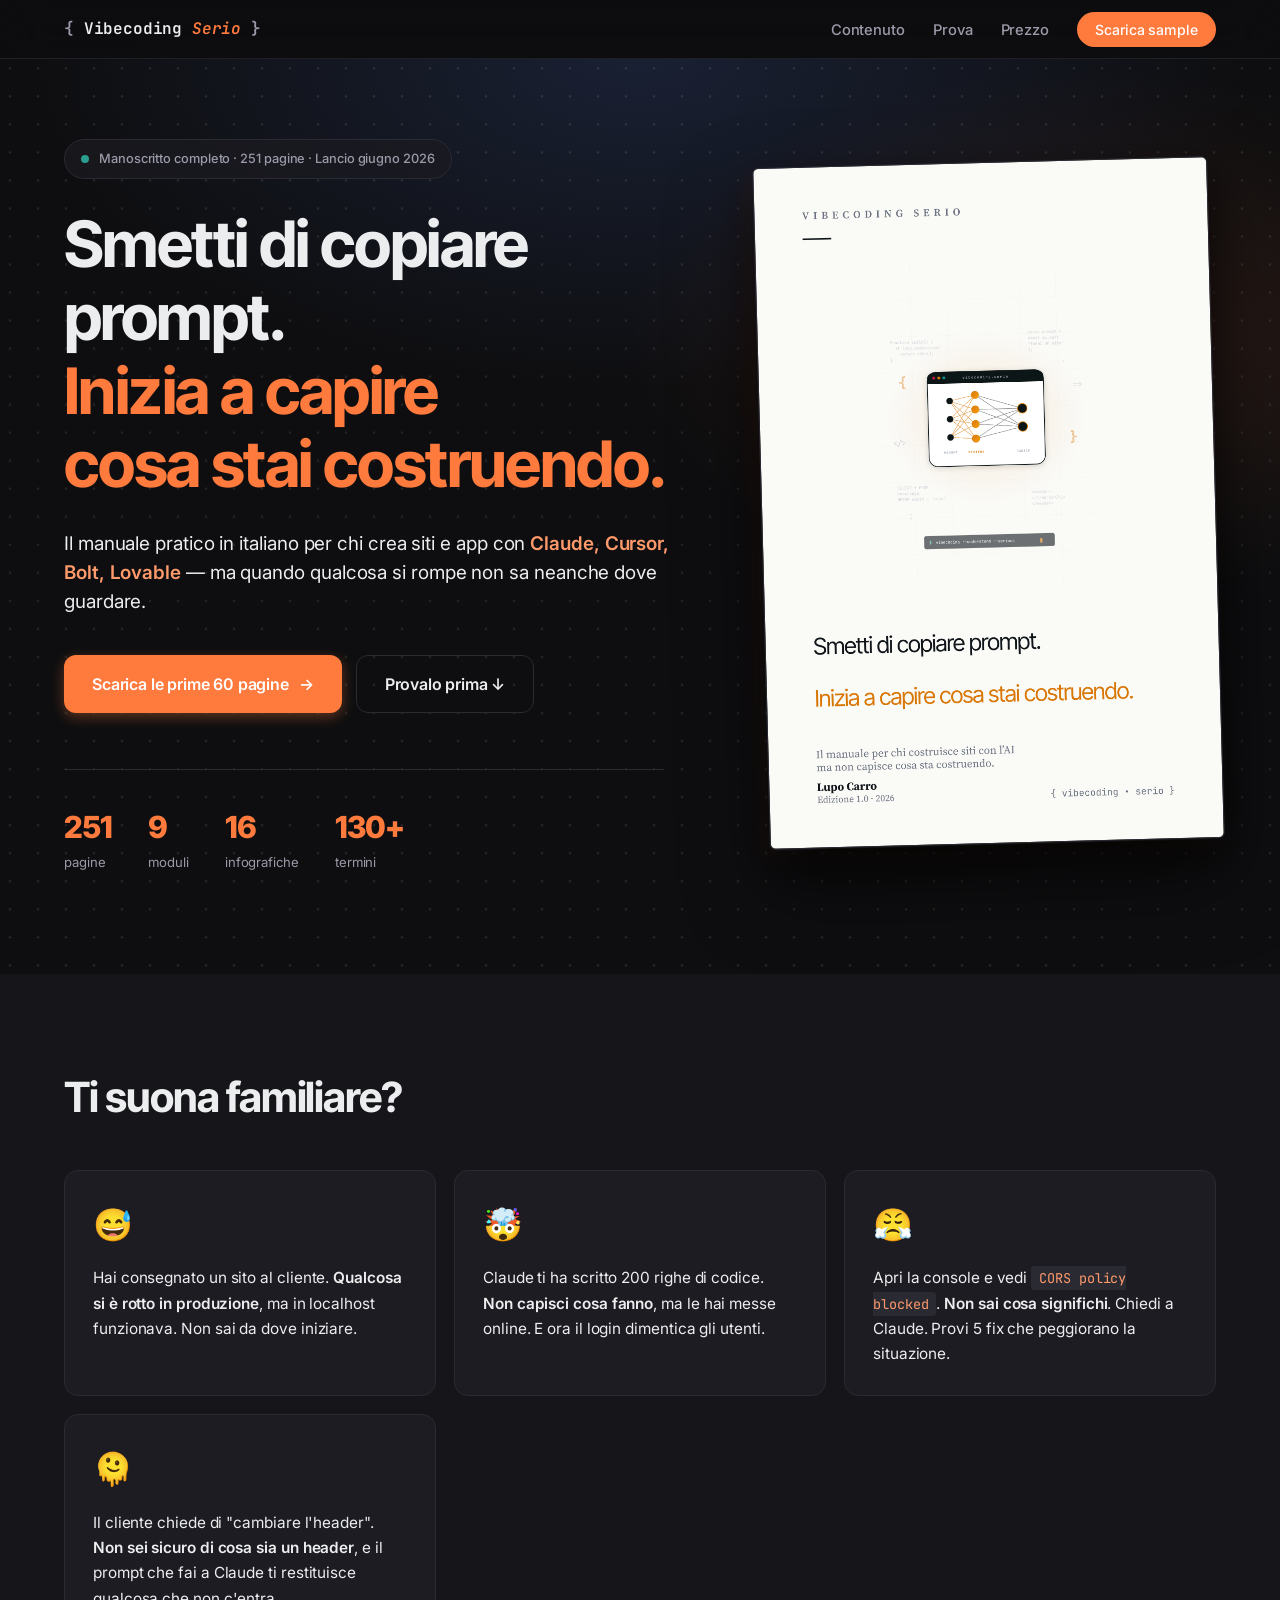
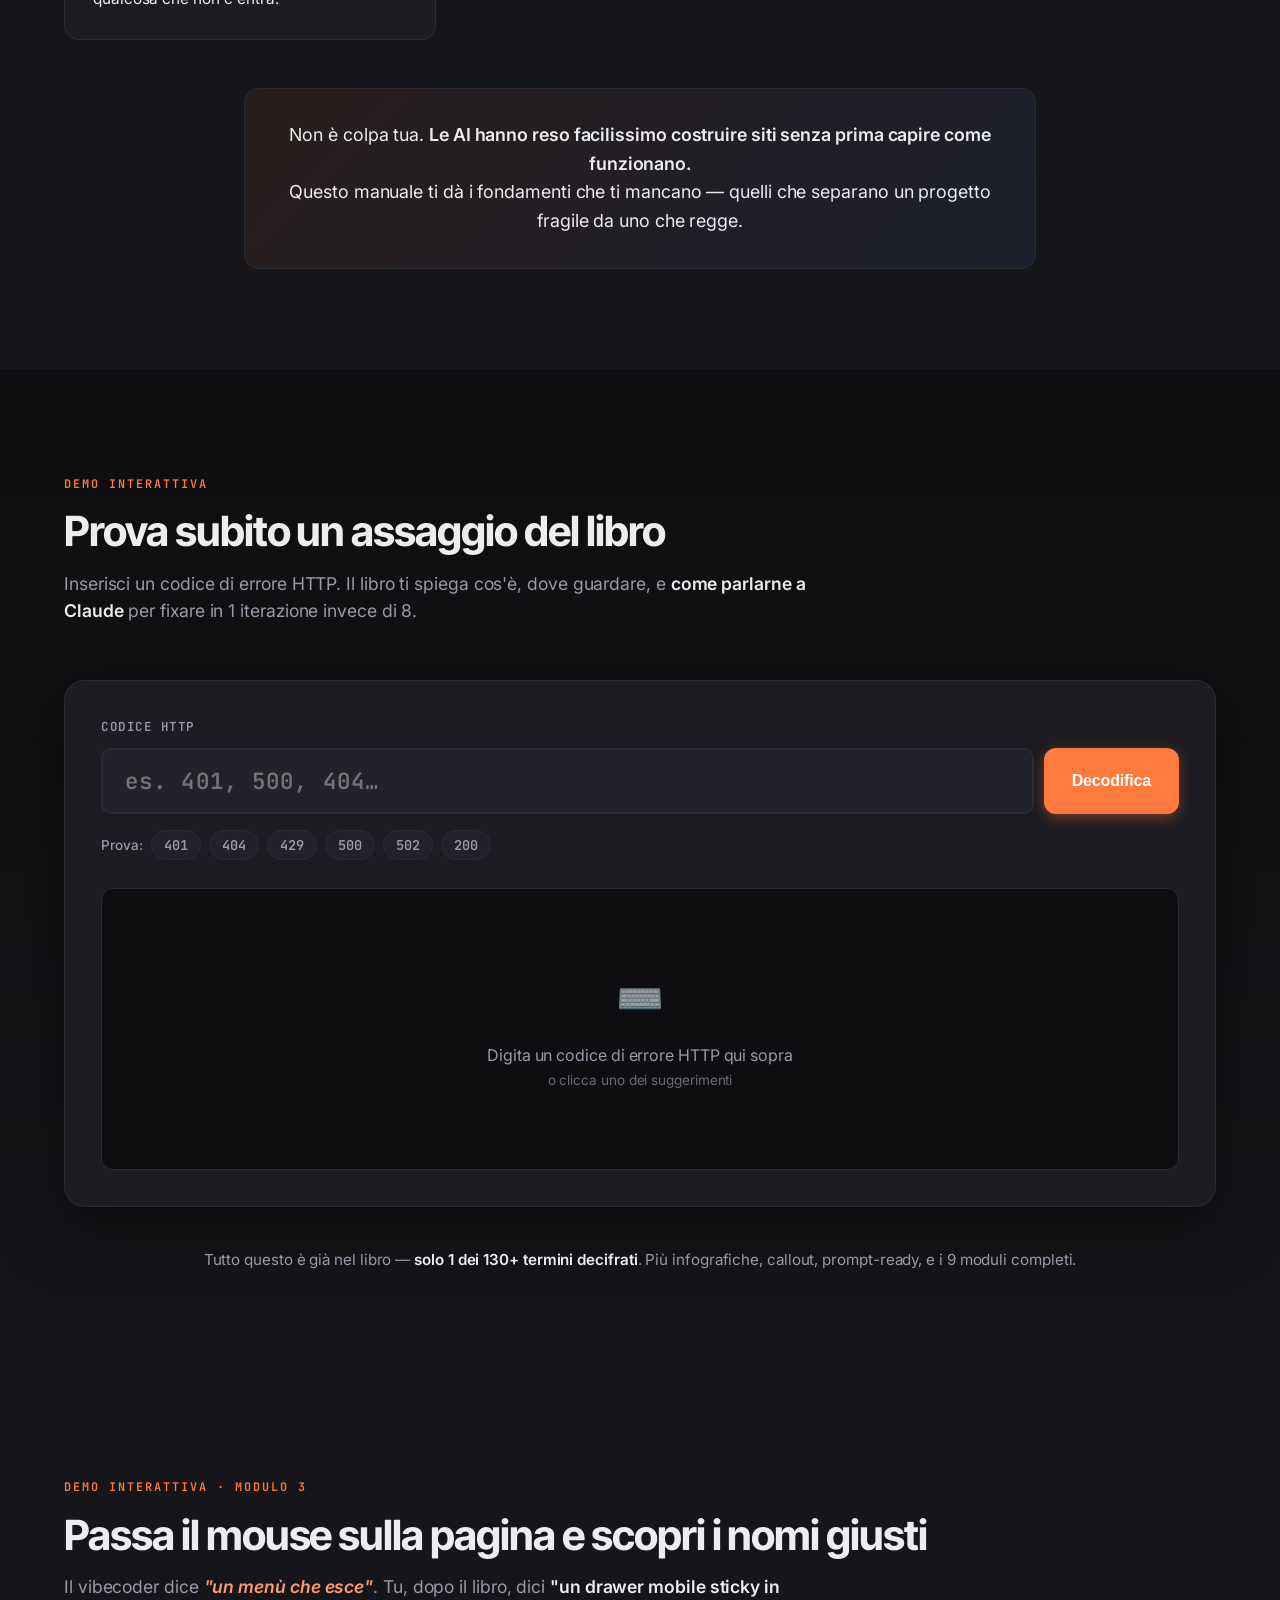
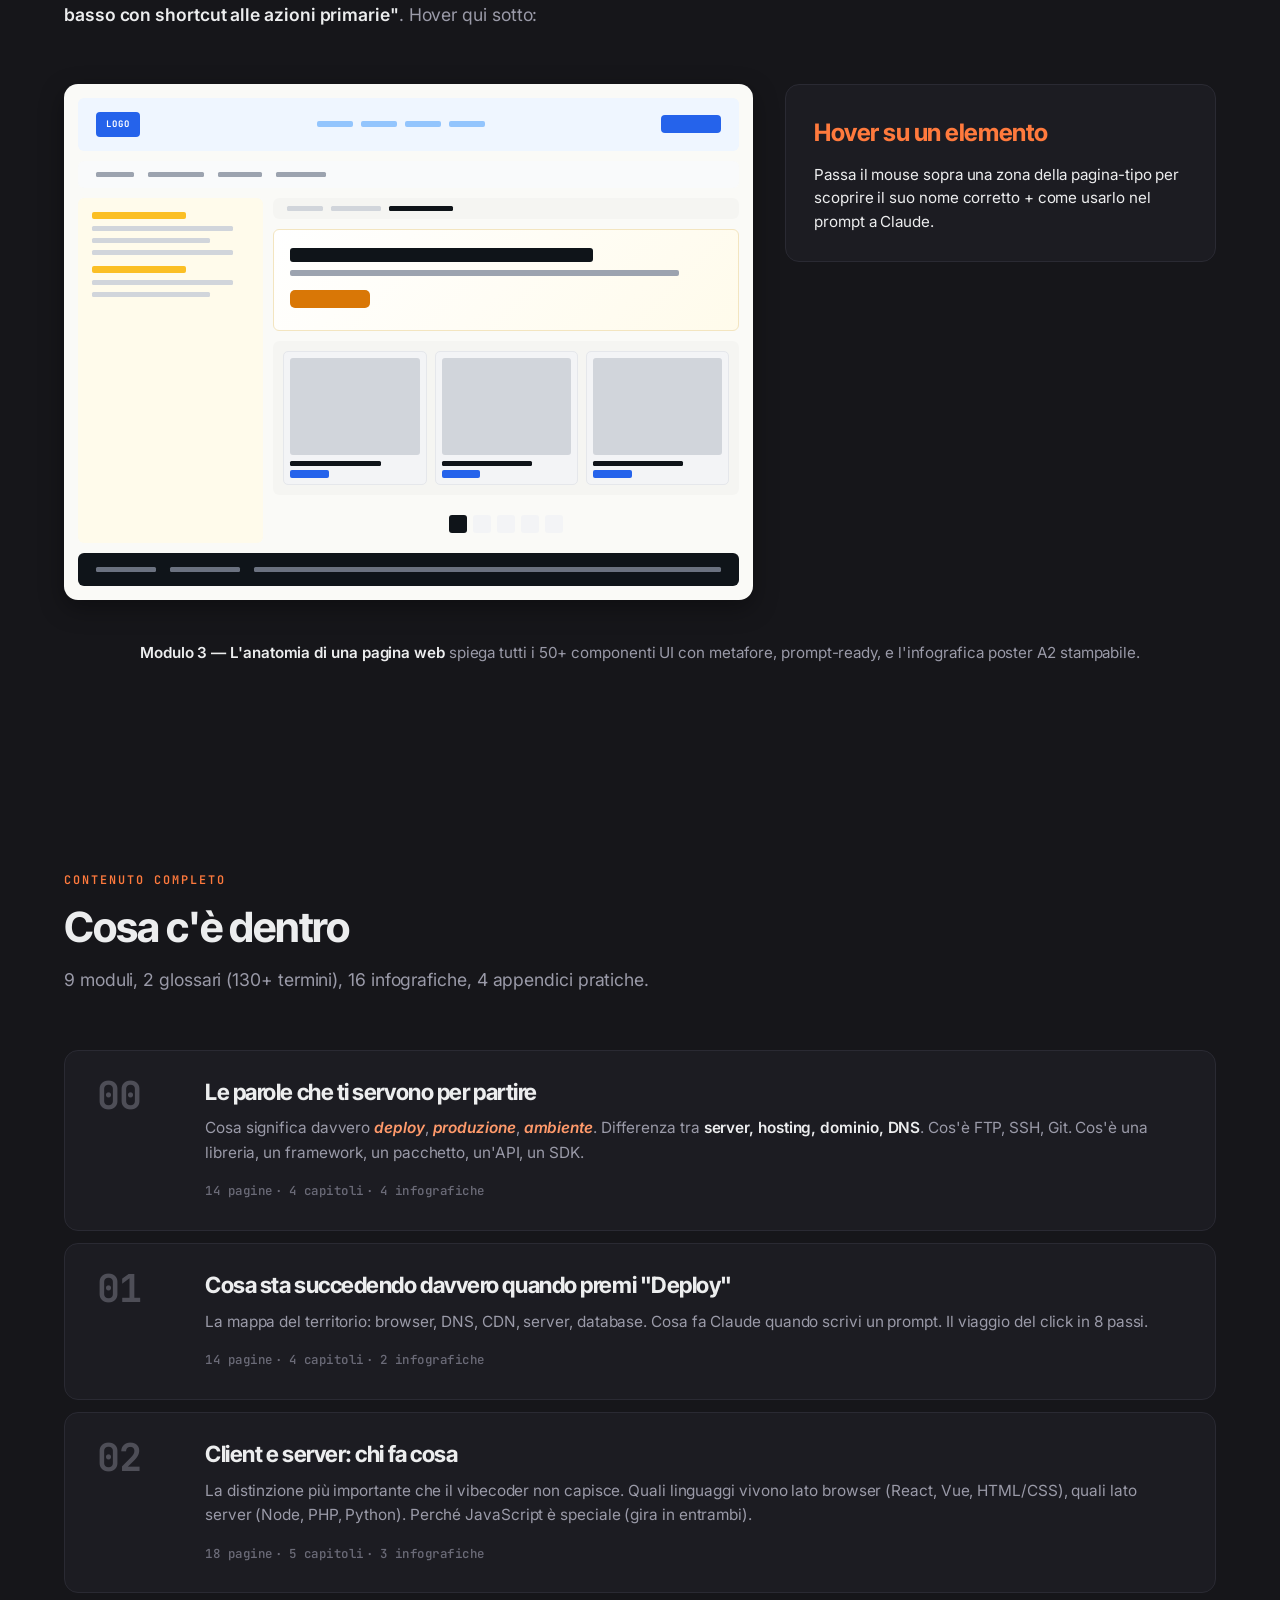
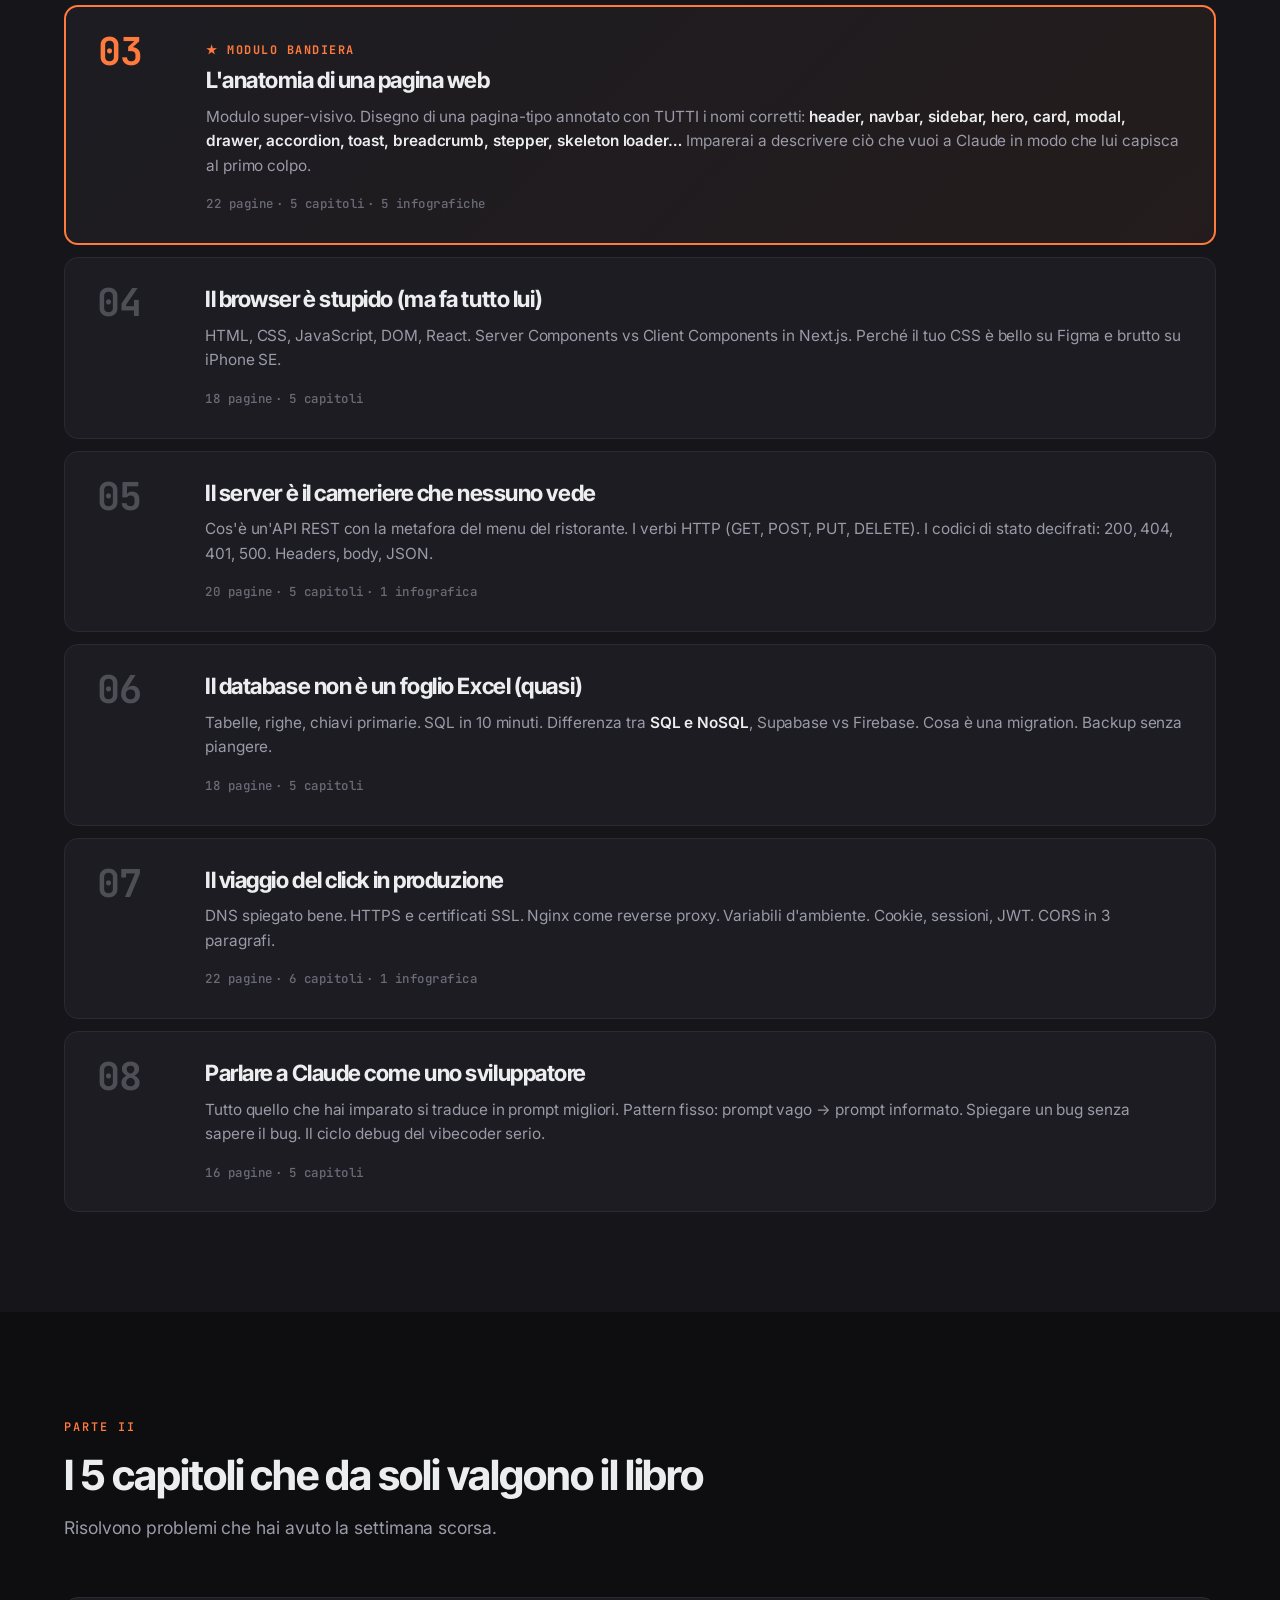
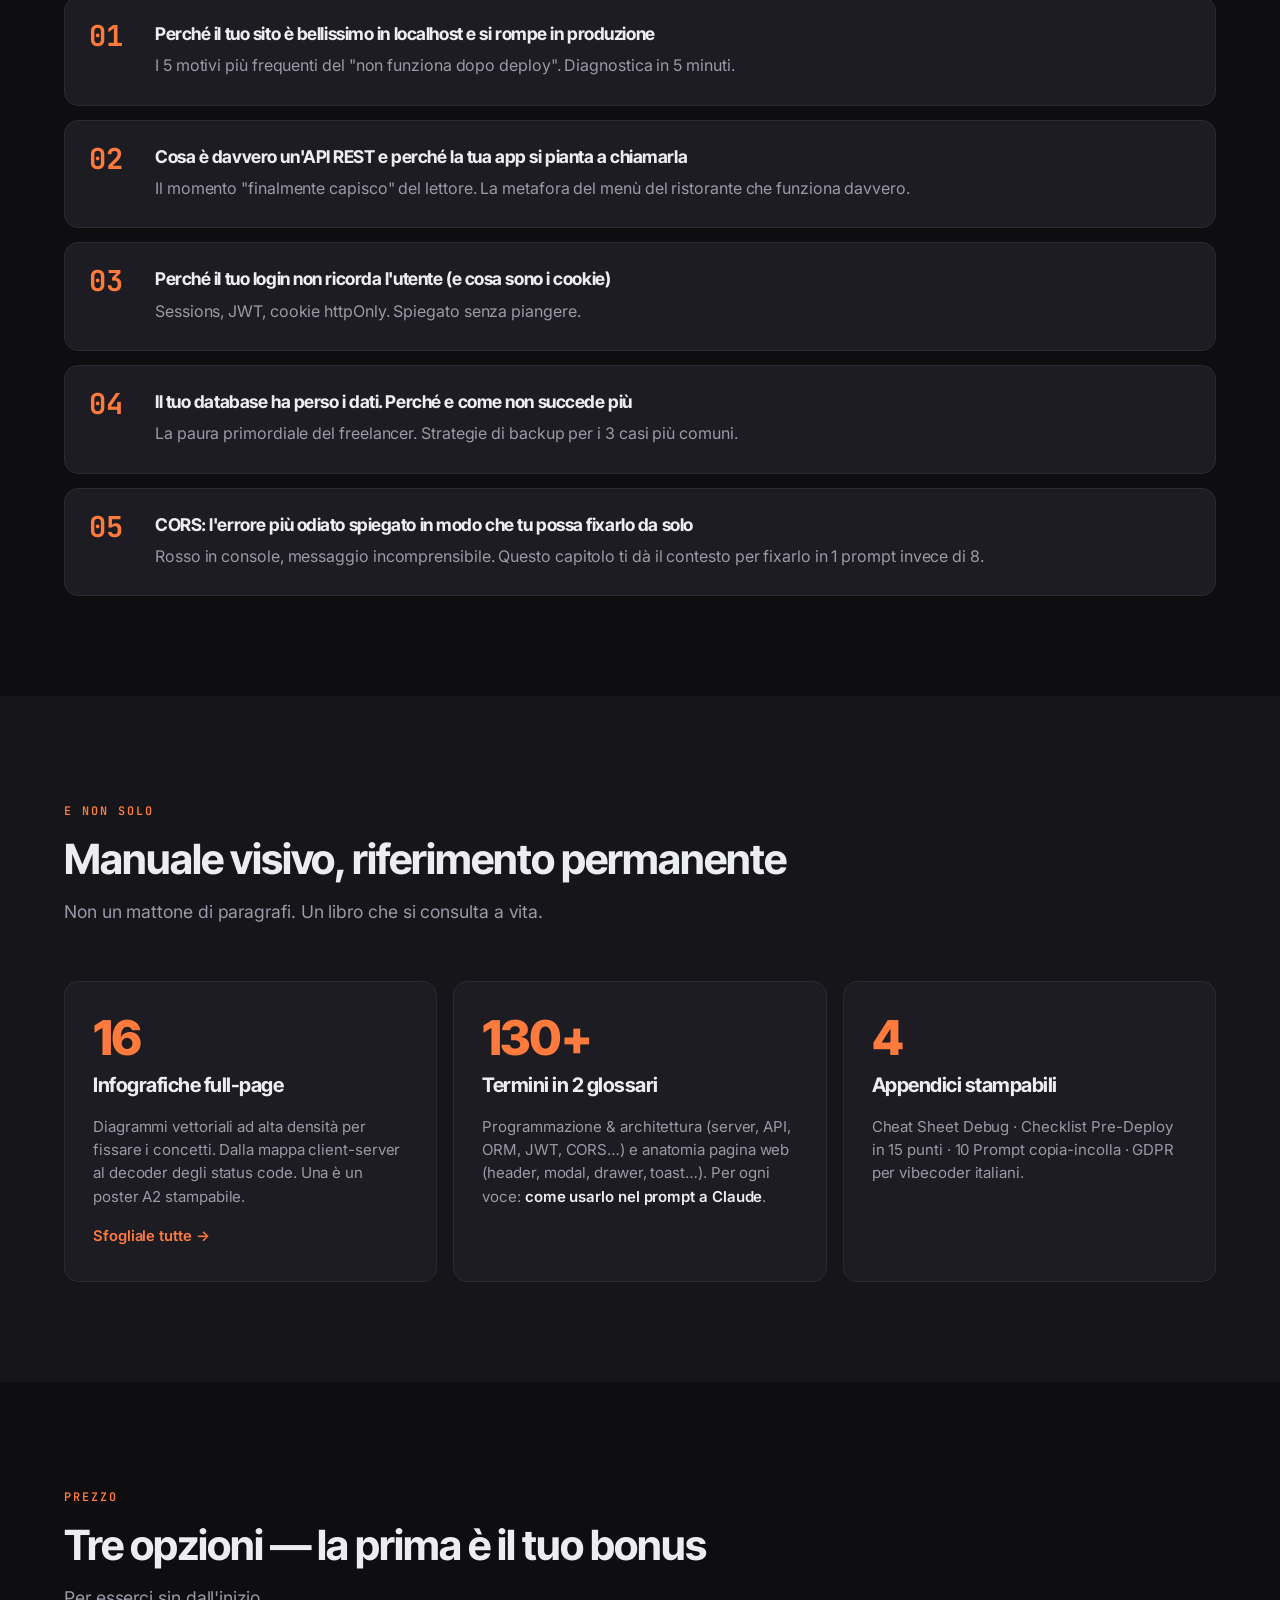
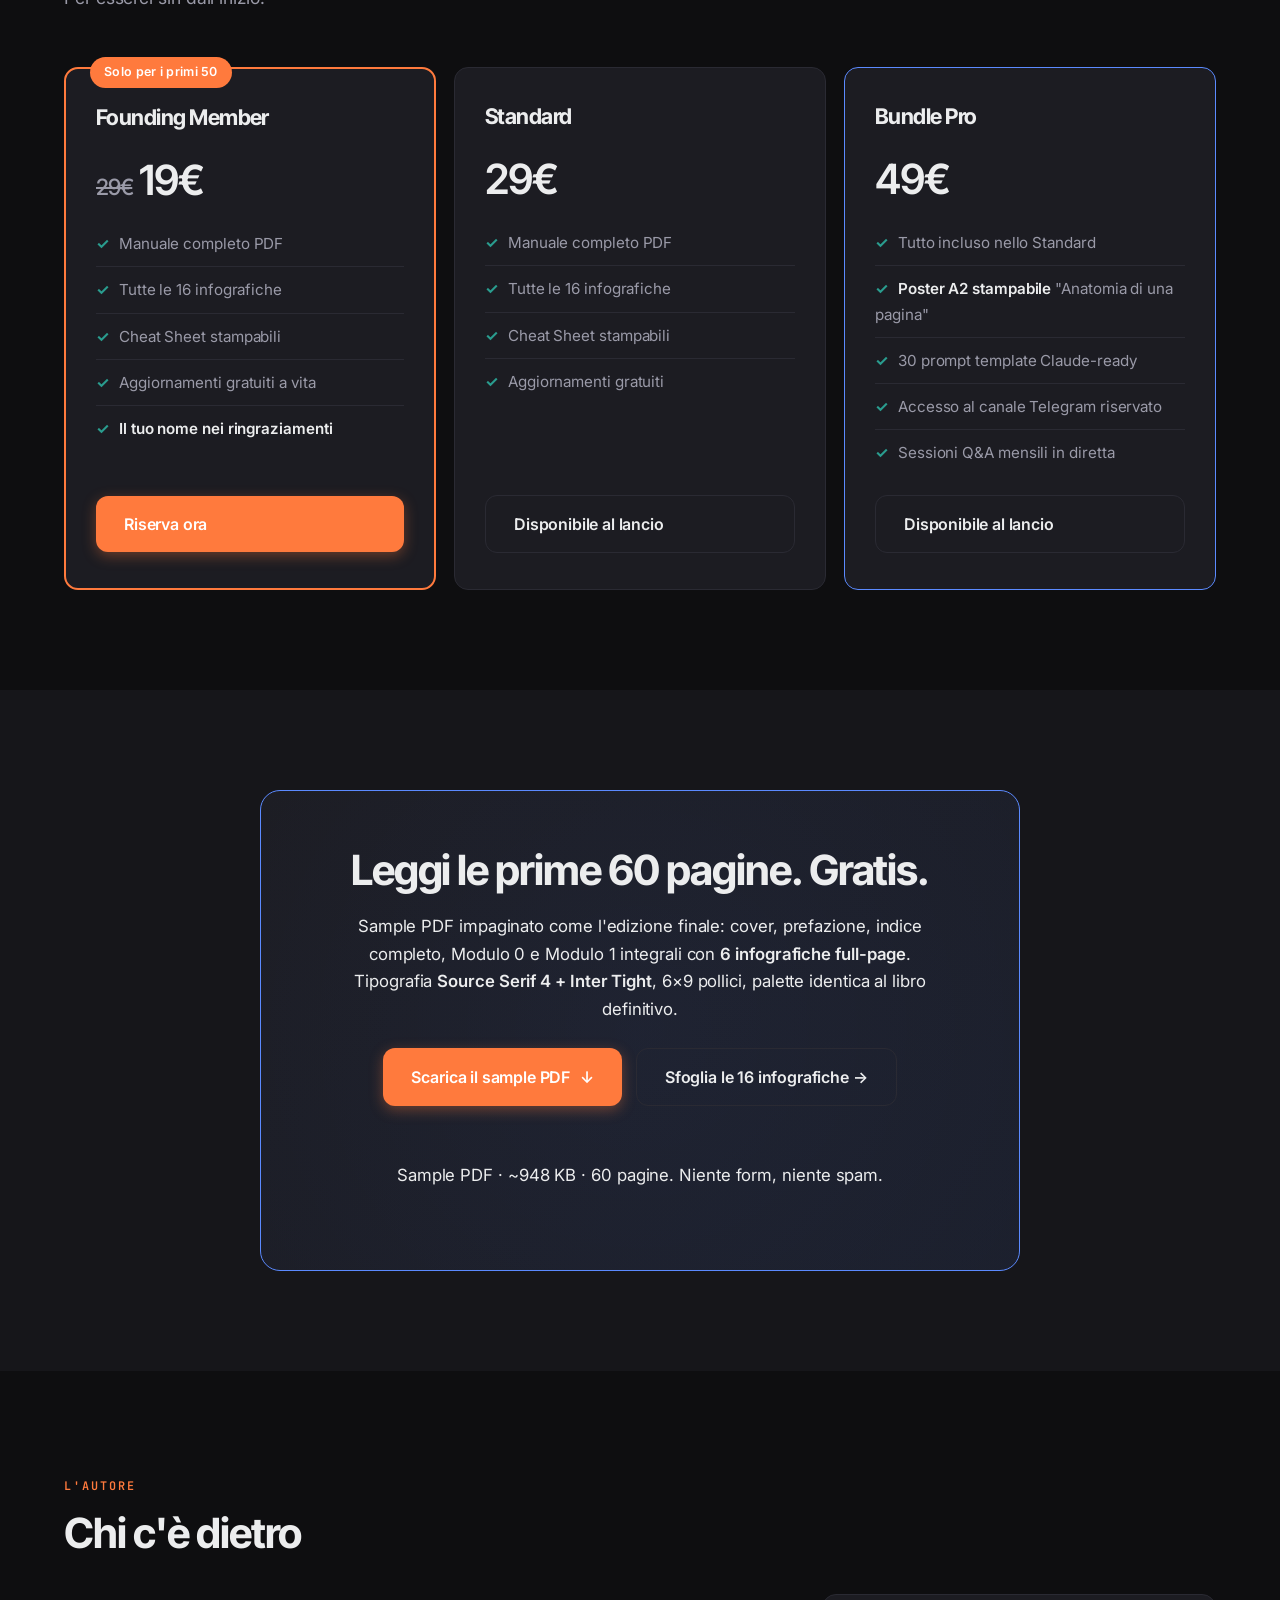
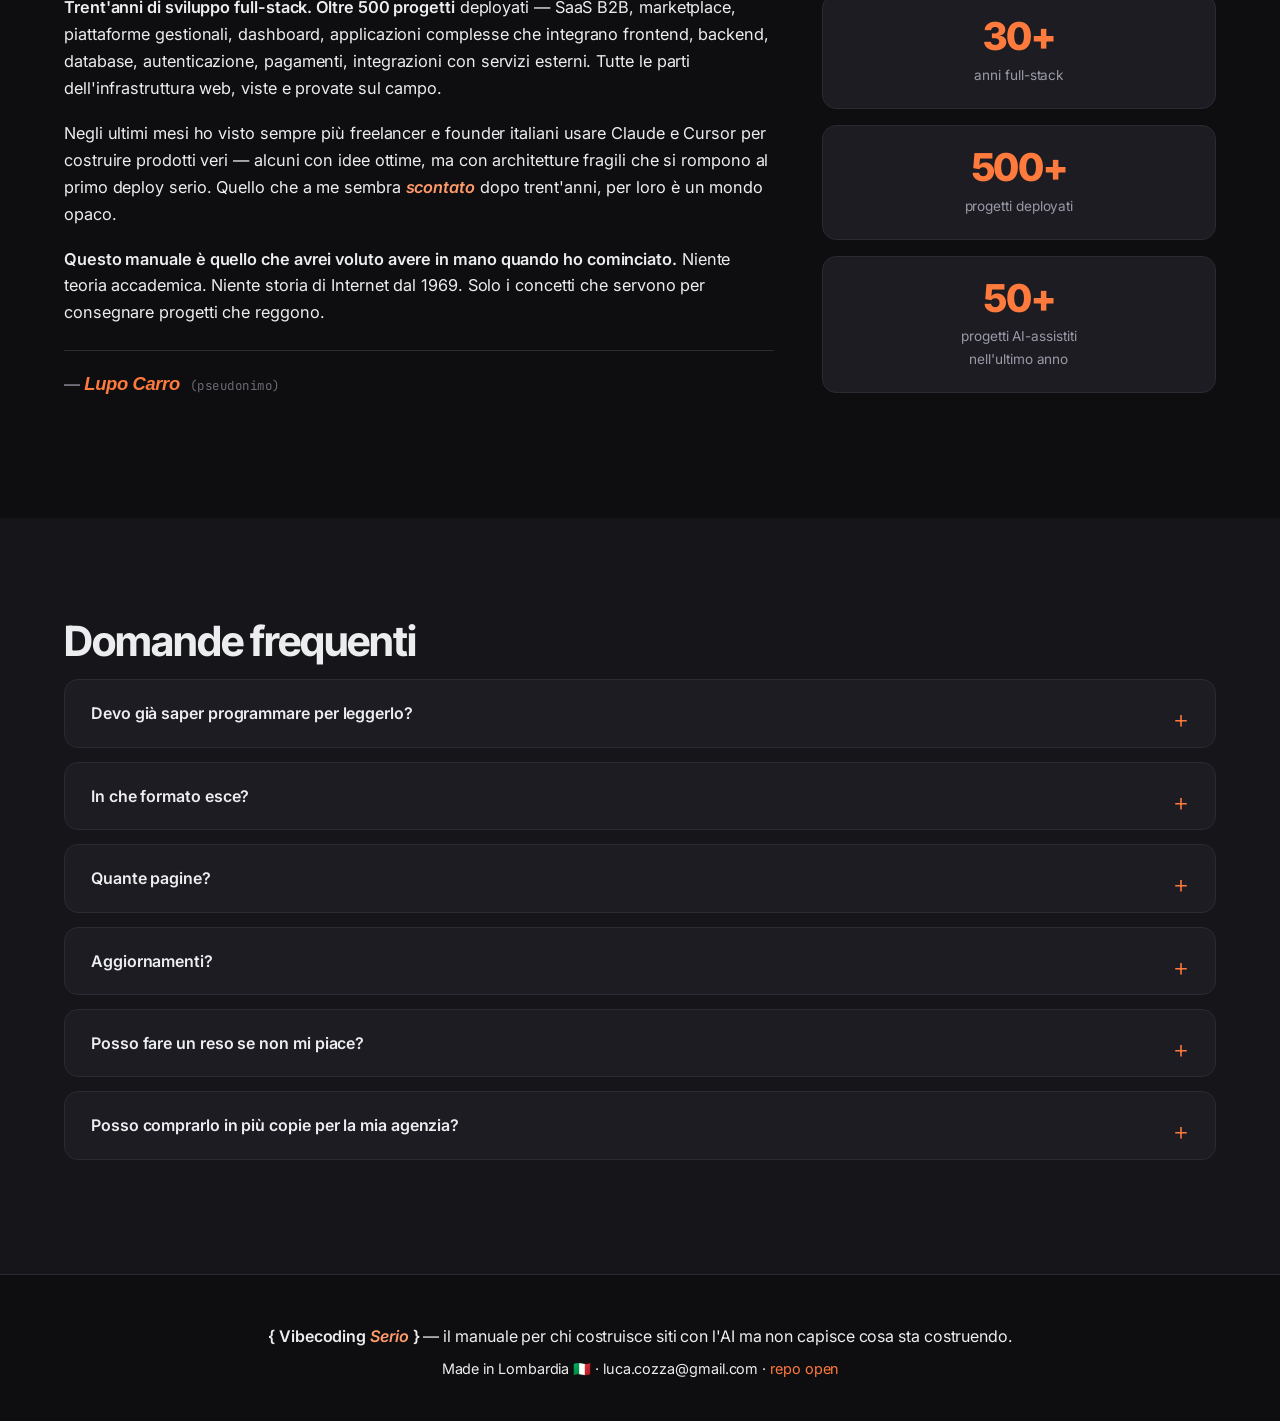
==== commit 30ebbd37: "refactor(landing): snellimento — 3 sezioni fuse in 1 + About riscritto Snellimento: - Rimossa sezion" ====
--- a/landing/index.html
+++ b/landing/index.html
@@ -236,34 +236,6 @@
   </div>
 </section>
 
-<!-- PER CHI -->
-<section id="per-chi" class="audience fade-in">
-  <div class="container">
-    <h2>Per chi è (e per chi non è)</h2>
-    <div class="audience-grid">
-      <div class="audience-yes">
-        <h3>È per te se…</h3>
-        <ul>
-          <li>Hai creato qualcosa con un'AI ma non sai spiegare come è fatto</li>
-          <li>Sei un freelancer / founder solo che vende siti o automazioni a clienti reali</li>
-          <li>Hai paura del momento "qualcosa si è rotto" perché non sai dove guardare</li>
-          <li>Vuoi parlare con uno sviluppatore vero senza sembrare un ciarlatano</li>
-          <li>Hai smesso di seguire tutorial perché ti annoiano e vuoi solo capire</li>
-        </ul>
-      </div>
-      <div class="audience-no">
-        <h3>NON è per te se…</h3>
-        <ul>
-          <li>Sei già uno sviluppatore senior — questo libro ti annoierebbe</li>
-          <li>Vuoi un corso "diventa programmatore in 30 giorni"</li>
-          <li>Cerchi tutorial passo-passo su un singolo framework</li>
-          <li>Vuoi scrivere codice senza capire l'architettura sottostante</li>
-        </ul>
-      </div>
-    </div>
-  </div>
-</section>
-
 <!-- COSA IMPARI -->
 <section id="contenuto" class="content fade-in">
   <div class="container">
@@ -423,98 +395,31 @@
   </div>
 </section>
 
-<!-- BONUS -->
-<section class="bonus fade-in">
-  <div class="container">
-    <h2>Più 4 appendici pratiche</h2>
-    <div class="bonus-grid">
-      <div class="bonus-card">
-        <div class="bonus-icon">📋</div>
-        <h4>Cheat Sheet del Debug</h4>
-        <p>Tabella stampabile: per ogni errore frequente, dove guardare e cosa dire a Claude.</p>
-      </div>
-      <div class="bonus-card">
-        <div class="bonus-icon">✅</div>
-        <h4>Checklist Pre-Deploy</h4>
-        <p>15 punti: variabili .env, HTTPS, CORS, backup, errori console, robots.txt, sitemap…</p>
-      </div>
-      <div class="bonus-card">
-        <div class="bonus-icon">💬</div>
-        <h4>10 Prompt da Salvare</h4>
-        <p>Prompt copiabili Claude-ready per debug API, fix CORS, autenticazione, upload file.</p>
-      </div>
-      <div class="bonus-card">
-        <div class="bonus-icon">🇮🇹</div>
-        <h4>GDPR per Vibecoder Italiani</h4>
-        <p>Cookie banner, privacy policy, dove vivono i dati. Tutto in 2 pagine pratiche.</p>
-      </div>
-    </div>
-  </div>
-</section>
-
-<!-- 2 GLOSSARI -->
-<section class="glossari fade-in">
-  <div class="container">
-    <h2>2 glossari ricchi che diventano il tuo riferimento</h2>
-    <div class="glossari-grid">
-      <div class="glossario-card">
-        <div class="glossario-icon">📚</div>
-        <h3>Glossario 1<br>Programmazione &amp; architettura</h3>
-        <p>~80 termini organizzati in 7 categorie:</p>
-        <ul>
-          <li>Ambienti e deploy (localhost, staging, prod, build, CI/CD)</li>
-          <li>Infrastruttura (server, hosting, VPS, dominio, DNS, CDN)</li>
-          <li>Trasferimento codice (FTP, SSH, Git)</li>
-          <li>Linguaggi e framework (React, PHP, Python, Node, Laravel…)</li>
-          <li>Backend (API, REST, GraphQL, webhook, microservizi)</li>
-          <li>Sicurezza (HTTPS, JWT, CORS, OAuth, hashing)</li>
-          <li>Database (SQL, NoSQL, ORM, migration, backup)</li>
-        </ul>
-      </div>
-      <div class="glossario-card">
-        <div class="glossario-icon">🎨</div>
-        <h3>Glossario 2<br>Anatomia di una pagina web</h3>
-        <p>~50 termini di UI organizzati per zona:</p>
-        <ul>
-          <li>Layout (header, footer, main, sidebar, navigation)</li>
-          <li>Navigazione (navbar, breadcrumb, tab, stepper, hamburger)</li>
-          <li>Contenuto (hero, card, banner, carousel, accordion, table)</li>
-          <li>Interazione (modal, drawer, dropdown, form, button)</li>
-          <li>Feedback (toast, snackbar, spinner, skeleton, empty state)</li>
-          <li>Tipografia e layout fine</li>
-        </ul>
-      </div>
-    </div>
-    <p class="glossari-note">Per ogni voce: nome italiano + inglese, descrizione, e <strong>"come usarlo nel prompt a Claude"</strong>.</p>
-  </div>
-</section>
-
-<!-- INFOGRAFICHE -->
-<section class="infografiche fade-in">
-  <div class="container">
-    <h2>16 infografiche che ti restano in testa</h2>
-    <p class="section-lead">Non un libro denso di paragrafi. Un manuale visivo, fatto per essere consultato quando ti serve.</p>
-    <div class="info-list">
-      <div>I 3 ambienti</div>
-      <div>Anatomia di un sito online</div>
-      <div>Le scatole di Lego del codice</div>
-      <div>Da localhost al server in 3 modi</div>
-      <div>Dove vive un sito</div>
-      <div>Il viaggio del click</div>
-      <div>La danza client-server</div>
-      <div>Quali linguaggi vivono dove</div>
-      <div>Triangolo client-server-database</div>
-      <div class="info-highlight">★ Anatomia di una pagina (poster A2)</div>
-      <div>Componenti di navigazione</div>
-      <div>Componenti di contenuto</div>
-      <div>Componenti di interazione</div>
-      <div>Stati di un componente</div>
-      <div>Decoder degli status code HTTP</div>
-      <div>DNS resolution flow</div>
-    </div>
-    <p class="info-cta">
-      <a href="/infografiche/" class="link-arrow">Sfoglia tutte e 16 le infografiche →</a>
-    </p>
+<!-- E NON SOLO — bonus + glossari + infografiche in 1 sezione -->
+<section class="extras fade-in">
+  <div class="container">
+    <span class="section-tag">E NON SOLO</span>
+    <h2>Manuale visivo, riferimento permanente</h2>
+    <p class="section-lead">Non un mattone di paragrafi. Un libro che si consulta a vita.</p>
+
+    <div class="extras-grid">
+      <div class="extras-card">
+        <div class="extras-num">16</div>
+        <h3>Infografiche full-page</h3>
+        <p>Diagrammi vettoriali ad alta densità per fissare i concetti. Dalla mappa client-server al decoder degli status code. Una è un poster A2 stampabile.</p>
+        <a href="/infografiche/" class="link-arrow">Sfogliale tutte →</a>
+      </div>
+      <div class="extras-card">
+        <div class="extras-num">130+</div>
+        <h3>Termini in 2 glossari</h3>
+        <p>Programmazione &amp; architettura (server, API, ORM, JWT, CORS…) e anatomia pagina web (header, modal, drawer, toast…). Per ogni voce: <strong>come usarlo nel prompt a Claude</strong>.</p>
+      </div>
+      <div class="extras-card">
+        <div class="extras-num">4</div>
+        <h3>Appendici stampabili</h3>
+        <p>Cheat Sheet Debug · Checklist Pre-Deploy in 15 punti · 10 Prompt copia-incolla · GDPR per vibecoder italiani.</p>
+      </div>
+    </div>
   </div>
 </section>
 
@@ -589,20 +494,22 @@
   </div>
 </section>
 
-<!-- ABOUT LUPO -->
+<!-- ABOUT — autore -->
 <section class="about fade-in">
   <div class="container">
-    <h2>Chi sono</h2>
+    <span class="section-tag">L'AUTORE</span>
+    <h2>Chi c'è dietro</h2>
     <div class="about-grid">
       <div class="about-text">
-        <p>Mi chiamo <strong>Lupo Carro</strong>. Sono uno sviluppatore full-stack italiano con <strong>oltre trent'anni di esperienza</strong>. Ho costruito e deployato <strong>500+ progetti</strong> reali — SaaS B2B, marketplace, piattaforme di gestione cantieri, app di sicurezza sul lavoro, giochi browser, tool interni, plugin WordPress, app mobile. Solo nell'ultimo anno, oltre 50 sono stati progetti AI-assistiti. Lavoro su VPS Aruba, gestisco database Postgres, scrivo in TypeScript, Python, PHP e ne ho viste passare di mode tecnologiche.</p>
-        <p>Negli ultimi mesi ho visto sempre più freelancer e founder italiani usare Claude e Cursor per costruire prodotti veri — alcuni con idee ottime, ma con architetture fragili che si rompono al primo deploy serio. Quello che a me sembra "scontato" dopo trent'anni, per loro è un mondo opaco.</p>
-        <p><strong>Questo manuale è quello che avrei voluto avere in mano quando ho cominciato</strong>: niente teoria accademica, niente storia di Internet dal 1969, niente tutorial su un singolo framework. Solo i concetti che servono per consegnare progetti che reggono.</p>
+        <p><strong>Trent'anni di sviluppo full-stack. Oltre 500 progetti</strong> deployati — SaaS B2B, marketplace, piattaforme gestionali, dashboard, applicazioni complesse che integrano frontend, backend, database, autenticazione, pagamenti, integrazioni con servizi esterni. Tutte le parti dell'infrastruttura web, viste e provate sul campo.</p>
+        <p>Negli ultimi mesi ho visto sempre più freelancer e founder italiani usare Claude e Cursor per costruire prodotti veri — alcuni con idee ottime, ma con architetture fragili che si rompono al primo deploy serio. Quello che a me sembra <em>scontato</em> dopo trent'anni, per loro è un mondo opaco.</p>
+        <p><strong>Questo manuale è quello che avrei voluto avere in mano quando ho cominciato.</strong> Niente teoria accademica. Niente storia di Internet dal 1969. Solo i concetti che servono per consegnare progetti che reggono.</p>
+        <p class="about-signature">— <em>Lupo Carro</em> <span class="about-pseudo">(pseudonimo)</span></p>
       </div>
       <div class="about-stats">
+        <div class="about-stat"><strong>30+</strong><span>anni full-stack</span></div>
         <div class="about-stat"><strong>500+</strong><span>progetti deployati</span></div>
-        <div class="about-stat"><strong>30+</strong><span>anni di sviluppo full-stack</span></div>
-        <div class="about-stat"><strong>50+</strong><span>progetti AI-assistiti nell'ultimo anno</span></div>
+        <div class="about-stat"><strong>50+</strong><span>progetti AI-assistiti<br>nell'ultimo anno</span></div>
       </div>
     </div>
   </div>
--- a/landing/style.css
+++ b/landing/style.css
@@ -925,7 +925,55 @@
   color: var(--text);
 }
 
-/* === BONUS === */
+/* === EXTRAS (infografiche + glossari + appendici fusi) === */
+.extras {
+  background: var(--bg-soft);
+}
+.extras-grid {
+  display: grid;
+  grid-template-columns: repeat(3, 1fr);
+  gap: 16px;
+  margin-top: 40px;
+}
+@media (max-width: 800px) { .extras-grid { grid-template-columns: 1fr; } }
+.extras-card {
+  background: var(--bg-card);
+  border: 1px solid var(--border);
+  border-radius: var(--radius);
+  padding: 32px 28px;
+  display: flex;
+  flex-direction: column;
+  gap: 12px;
+  transition: all 0.25s;
+}
+.extras-card:hover {
+  border-color: var(--accent);
+  transform: translateY(-3px);
+}
+.extras-num {
+  font-family: 'Inter Tight', sans-serif;
+  font-size: 3rem;
+  font-weight: 800;
+  color: var(--accent);
+  line-height: 1;
+  letter-spacing: -0.04em;
+}
+.extras-card h3 {
+  margin-bottom: 6px;
+  font-size: 1.25rem;
+}
+.extras-card p {
+  color: var(--text-muted);
+  font-size: 0.94rem;
+  line-height: 1.55;
+  flex-grow: 1;
+}
+.extras-card .link-arrow {
+  margin-top: 4px;
+  font-size: 0.92rem;
+}
+
+/* === BONUS (legacy, mantenuto se referenziato) === */
 .bonus { background: var(--bg-soft); }
 .bonus-grid {
   display: grid;
@@ -1123,6 +1171,29 @@
 }
 @media (max-width: 700px) { .about-grid { grid-template-columns: 1fr; } }
 .about-text p { margin-bottom: 18px; color: var(--text); font-size: 1.02rem; line-height: 1.65; }
+.about-signature {
+  margin-top: 24px !important;
+  padding-top: 18px;
+  border-top: 1px solid var(--border);
+  font-size: 1rem !important;
+  color: var(--text-muted) !important;
+  letter-spacing: 0.01em;
+}
+.about-signature em {
+  font-family: 'Inter Tight', sans-serif;
+  font-size: 1.15rem;
+  font-style: italic;
+  color: var(--accent);
+  font-weight: 600;
+  letter-spacing: -0.02em;
+}
+.about-pseudo {
+  font-family: 'JetBrains Mono', monospace;
+  font-size: 0.78rem;
+  color: var(--text-dim);
+  letter-spacing: 0.5px;
+  margin-left: 6px;
+}
 .about-stats { display: grid; gap: 16px; }
 .about-stat {
   background: var(--bg-card);
@@ -1201,12 +1272,260 @@
 .footer a { color: var(--accent); }
 .footer a:hover { text-decoration: underline; }
 
-/* === MOBILE TWEAKS === */
-@media (max-width: 600px) {
+/* ============================================== */
+/* === MOBILE / TABLET RESPONSIVE === */
+/* ============================================== */
+
+/* TABLET — fino a 900px */
+@media (max-width: 900px) {
+  .container { padding: 0 22px; }
+  section { padding: 80px 0; }
+  h1 { font-size: clamp(2rem, 8vw, 2.8rem); }
+  h2 { font-size: clamp(1.5rem, 5vw, 2.1rem); }
+
+  .hero { padding: 56px 0 72px; }
+  .hero-grid { gap: 36px; }
+  .hero-cover {
+    max-width: 220px;
+    margin: 0 auto;
+  }
+  .hero h1 { margin-bottom: 22px; }
+  .lead { font-size: 1.05rem; margin-bottom: 28px; }
+  .cta-group { margin-bottom: 40px; }
+  .hero-stats {
+    gap: 24px;
+    padding-top: 24px;
+  }
+  .hero-stats strong { font-size: 1.5rem; }
+  .hero-stats span { font-size: 0.78rem; }
+
+  .anatomy-wrapper { grid-template-columns: 1fr; gap: 20px; }
+  .anatomy-tooltip {
+    position: static;
+    padding: 22px;
+  }
+  .tt-name { font-size: 1.25rem; }
+}
+
+/* MOBILE — fino a 700px */
+@media (max-width: 700px) {
+  .container { padding: 0 18px; }
   section { padding: 64px 0; }
-  .hero { padding: 60px 0 80px; }
+
+  .nav-inner { padding: 12px 18px; }
+  .logo { font-size: 0.92rem; }
+
+  .hero { padding: 40px 0 60px; }
+  .hero-cover { max-width: 180px; }
+  .hero h1 { letter-spacing: -0.03em; }
+
+  .badge { font-size: 0.74rem; padding: 6px 12px; margin-bottom: 22px; }
+  .lead { font-size: 1rem; line-height: 1.5; }
+
+  /* CTA buttons full width */
+  .cta-group { flex-direction: column; gap: 10px; }
+  .btn { width: 100%; justify-content: center; padding: 14px 22px; font-size: 0.95rem; }
+
+  .hero-stats {
+    display: grid;
+    grid-template-columns: repeat(2, 1fr);
+    gap: 18px 24px;
+    padding-top: 22px;
+  }
+  .hero-stats strong { font-size: 1.4rem; }
+
+  /* Section tags / leads tighter */
+  .section-tag { font-size: 0.7rem; }
+  .section-lead { font-size: 0.98rem; margin-bottom: 36px; }
+
+  /* Problem cards */
+  .problem-grid { gap: 14px; margin: 36px 0 36px; }
+  .problem-card { padding: 22px; }
+  .problem-card p { font-size: 0.94rem; }
+  .problem-conclusion { padding: 24px 22px; font-size: 1rem; }
+
+  /* DECODER — radically simplified mobile */
+  .decoder { padding: 20px; border-radius: 14px; }
+  .decoder-input label { font-size: 0.7rem; margin-bottom: 8px; }
+  .input-wrapper {
+    flex-direction: column;
+    gap: 10px;
+  }
+  .input-wrapper input {
+    font-size: 1.2rem;
+    padding: 14px 18px;
+    text-align: center;
+  }
+  .btn-decode { width: 100%; padding: 14px 20px; }
+  .decoder-suggestions {
+    margin-top: 14px;
+    gap: 6px;
+  }
+  .suggestion-label { width: 100%; font-size: 0.78rem; margin-bottom: 4px; }
+  .suggestion {
+    padding: 6px 12px;
+    font-size: 0.82rem;
+    flex: 0 0 auto;
+  }
+
+  .decoder-output { min-height: 180px; }
+  .decoder-empty .decoder-placeholder { height: 180px; padding: 0 20px; }
+  .placeholder-icon { font-size: 2rem; margin-bottom: 10px; }
+  .decoder-empty p { font-size: 0.9rem; }
+
+  /* Result on mobile — better stacking + smaller code */
+  .result-header {
+    padding: 18px 20px;
+    flex-direction: column;
+    align-items: flex-start;
+    gap: 8px;
+  }
+  .result-code { font-size: 2.2rem; }
+  .result-name { font-size: 1.15rem; }
+  .result-family { font-size: 0.7rem; }
+  .result-body { padding: 18px 20px; }
+  .result-block { margin-bottom: 18px; }
+  .result-block-label { font-size: 0.7rem; }
+  .result-block-content { font-size: 0.92rem; }
+  .result-prompt {
+    font-size: 0.78rem;
+    padding: 12px 14px;
+    line-height: 1.5;
+    word-break: break-word;
+  }
+
+  /* Anatomy mockup — compress padding inside */
+  .anatomy-mockup { padding: 10px; gap: 7px; }
+  .anat-block.anat-header { padding: 8px 10px; gap: 8px; }
+  .anat-logo { font-size: 7px; padding: 3px 7px; }
+  .anat-navlinks span { width: 22px; height: 4px; }
+  .anat-cta { width: 38px; height: 12px; }
+  .anat-nav { padding: 6px 10px; gap: 8px; }
+  .anat-nav span { height: 4px; }
+  .anat-row { gap: 6px; }
+  .anat-sidebar { padding: 8px; gap: 5px; }
+  .anat-side-title { height: 5px; }
+  .anat-side-item { height: 4px; }
+  .anat-breadcrumb { padding: 4px 8px; gap: 6px; }
+  .anat-breadcrumb span { height: 4px; }
+  .anat-hero { padding: 12px 12px 14px; }
+  .anat-h1 { height: 10px; margin-bottom: 6px; }
+  .anat-sub { height: 4px; margin-bottom: 10px; }
+  .anat-hero-cta { width: 56px; height: 13px; }
+  .anat-grid { gap: 5px; padding: 5px; }
+  .anat-card { padding: 4px; }
+  .anat-card-title { height: 4px; }
+  .anat-card-cta { height: 6px; }
+  .anat-pagination span { width: 13px; height: 13px; }
+  .anat-footer { padding: 8px 10px; gap: 9px; }
+  .anat-footer div { height: 4px; }
+
+  /* Audience: stack instead of grid */
+  .audience-grid { gap: 14px; }
+  .audience-yes, .audience-no { padding: 24px; }
+  .audience-yes h3, .audience-no h3 { font-size: 1.1rem; }
+
+  /* Modules */
+  .module {
+    grid-template-columns: 1fr;
+    gap: 6px;
+    padding: 22px 20px;
+  }
+  .module-num { font-size: 1.6rem; line-height: 1; }
+  .module-body h3 { font-size: 1.18rem; }
+  .module-body p { font-size: 0.92rem; line-height: 1.55; }
+  .module-meta { font-size: 0.74rem; gap: 12px; }
+  .module-meta span:not(:last-child)::after { right: -8px; }
+
+  /* Quick wins */
+  .quickwins-list li {
+    padding: 22px 22px 22px 70px;
+  }
+  .quickwins-list li::before {
+    left: 18px;
+    top: 22px;
+    font-size: 1.4rem;
+  }
+  .quickwins-list h4 { font-size: 1rem; }
+  .quickwins-list p { font-size: 0.92rem; }
+
+  /* Bonus + glossari + info */
+  .bonus-grid { gap: 12px; }
+  .bonus-card { padding: 22px; }
+  .glossario-card { padding: 24px; }
+  .glossario-card h3 { font-size: 1.15rem; }
+  .glossario-card li { font-size: 0.86rem; }
+  .info-list { gap: 6px; }
+  .info-list > div { padding: 12px 14px; font-size: 0.84rem; }
+
+  /* Pricing */
+  .pricing-card { padding: 28px 24px; }
+  .pricing-card h3 { font-size: 1.2rem; }
+  .price { font-size: 2.2rem; }
+  .price-old { font-size: 1.2rem; }
+  .pricing-tag { font-size: 0.72rem; padding: 4px 12px; }
+  .pricing-card li { font-size: 0.9rem; padding: 8px 0; }
+
+  /* Preorder card — radically smaller */
   .preorder-card { padding: 36px 24px; }
-  .module { padding: 22px; }
-  .input-wrapper { flex-direction: column; }
-  .anatomy-tooltip { position: static; }
-}
+  .preorder h2 { font-size: 1.5rem; }
+  .preorder p { font-size: 0.95rem; }
+
+  /* About */
+  .about-grid { gap: 28px; }
+  .about-text p { font-size: 0.96rem; }
+  .about-stats { grid-template-columns: 1fr 1fr; gap: 12px; }
+  .about-stat { padding: 18px 12px; }
+  .about-stat strong { font-size: 1.6rem; }
+  .about-stat span { font-size: 0.76rem; line-height: 1.3; }
+
+  /* FAQ */
+  .faq details { padding: 16px 20px; }
+  .faq summary { font-size: 0.95rem; padding-right: 28px; }
+  .faq summary::after { font-size: 1.4rem; }
+
+  /* Footer */
+  .footer { padding: 32px 0 24px; }
+  .footer p { font-size: 0.92rem; }
+
+  /* Disable spotlight + dot grid effects on mobile (perf + no mouse) */
+  .spotlight { display: none !important; }
+}
+
+/* SMALL MOBILE — fino a 420px */
+@media (max-width: 420px) {
+  .container { padding: 0 14px; }
+  section { padding: 56px 0; }
+
+  .hero h1 { font-size: 1.85rem; }
+  .hero-cover { max-width: 160px; }
+
+  /* Decoder ulteriormente compatto */
+  .decoder { padding: 18px; }
+  .input-wrapper input { font-size: 1.1rem; padding: 12px 14px; }
+  .result-code { font-size: 1.9rem; }
+
+  /* Stats hero in 2 colonne con dimensioni ridotte */
+  .hero-stats { gap: 12px 18px; padding-top: 18px; }
+  .hero-stats strong { font-size: 1.25rem; }
+  .hero-stats span { font-size: 0.72rem; }
+
+  /* About stats in 1 colonna se troppo strette */
+  .about-stats { grid-template-columns: 1fr; }
+  .about-stat strong { font-size: 1.7rem; }
+
+  /* Quick wins più stretti */
+  .quickwins-list li {
+    padding: 20px 18px 20px 62px;
+  }
+  .quickwins-list li::before { left: 16px; top: 20px; font-size: 1.3rem; }
+
+  /* Pricing card */
+  .pricing-card { padding: 26px 20px; }
+}
+
+/* Disable canvas dot grid on touch devices (no mouse → useless animation) */
+@media (hover: none) and (pointer: coarse) {
+  .dot-grid-canvas { display: none !important; }
+  .spotlight { display: none !important; }
+}
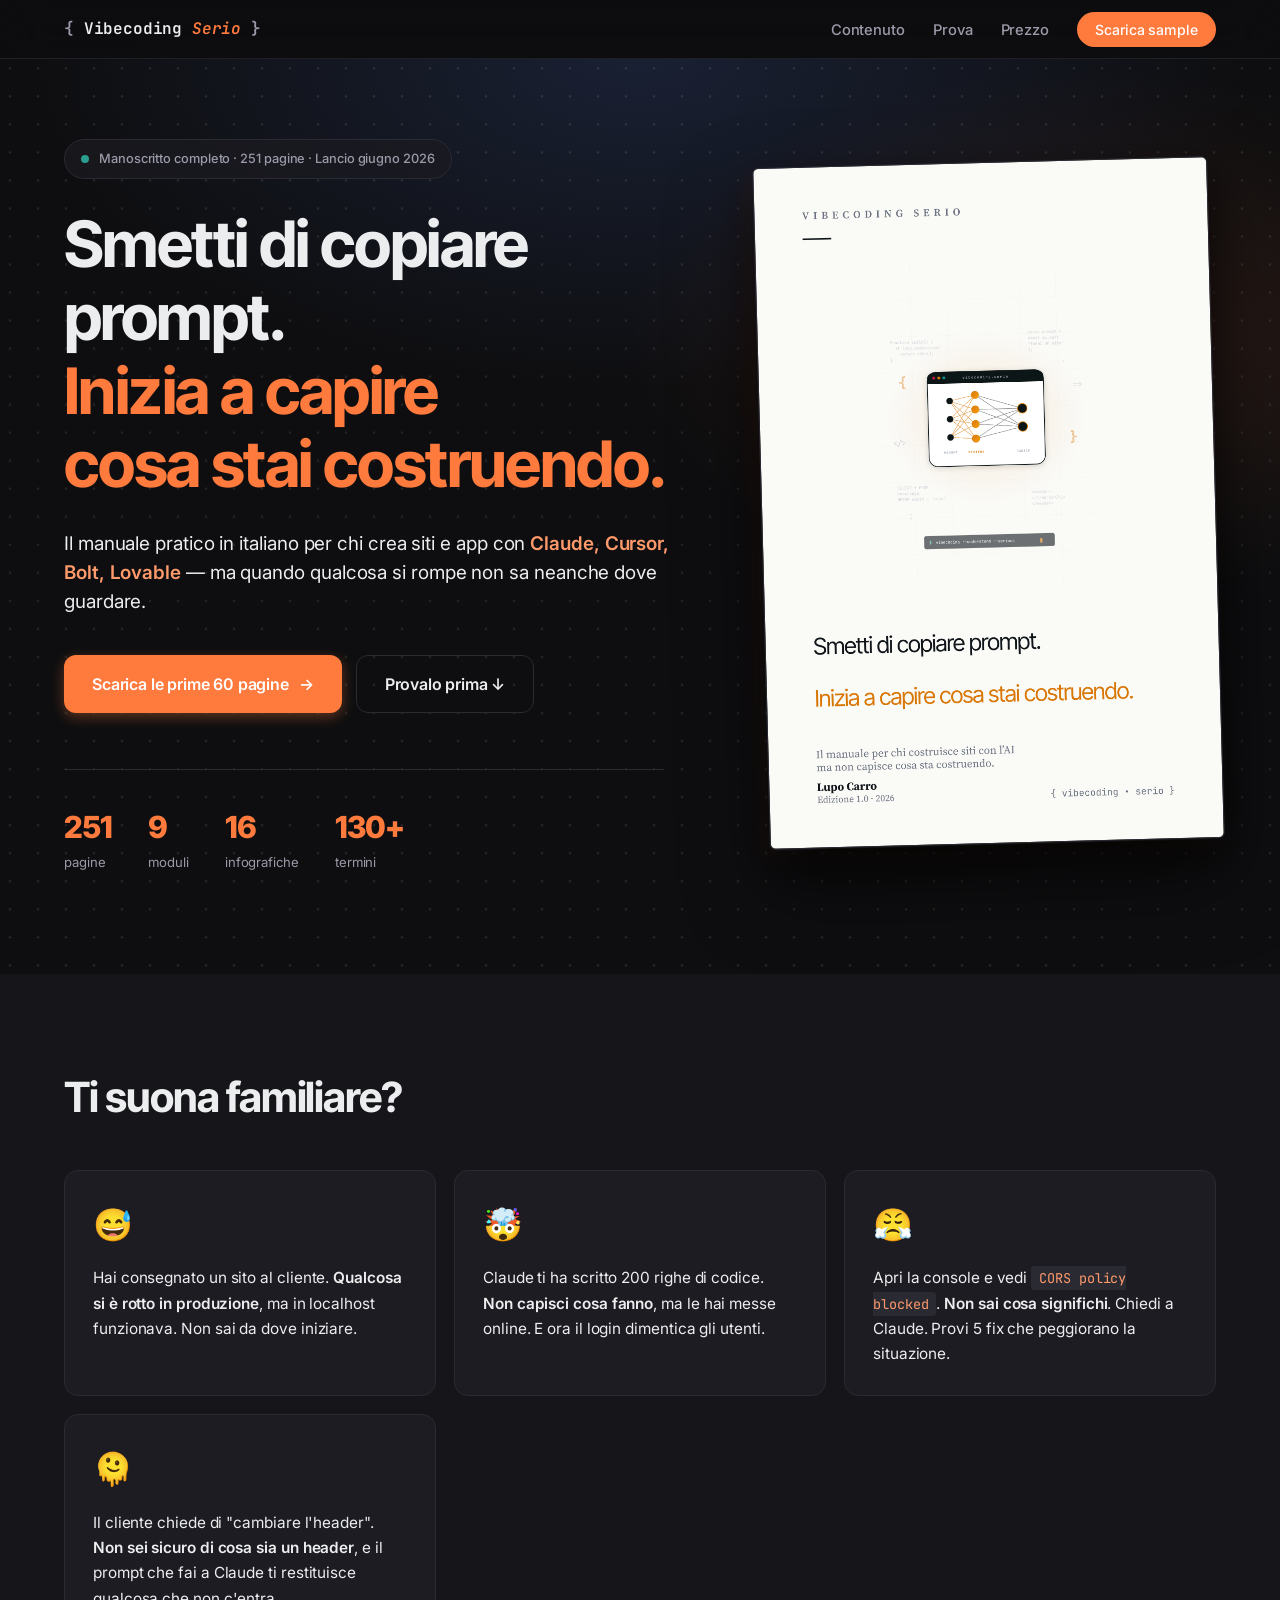
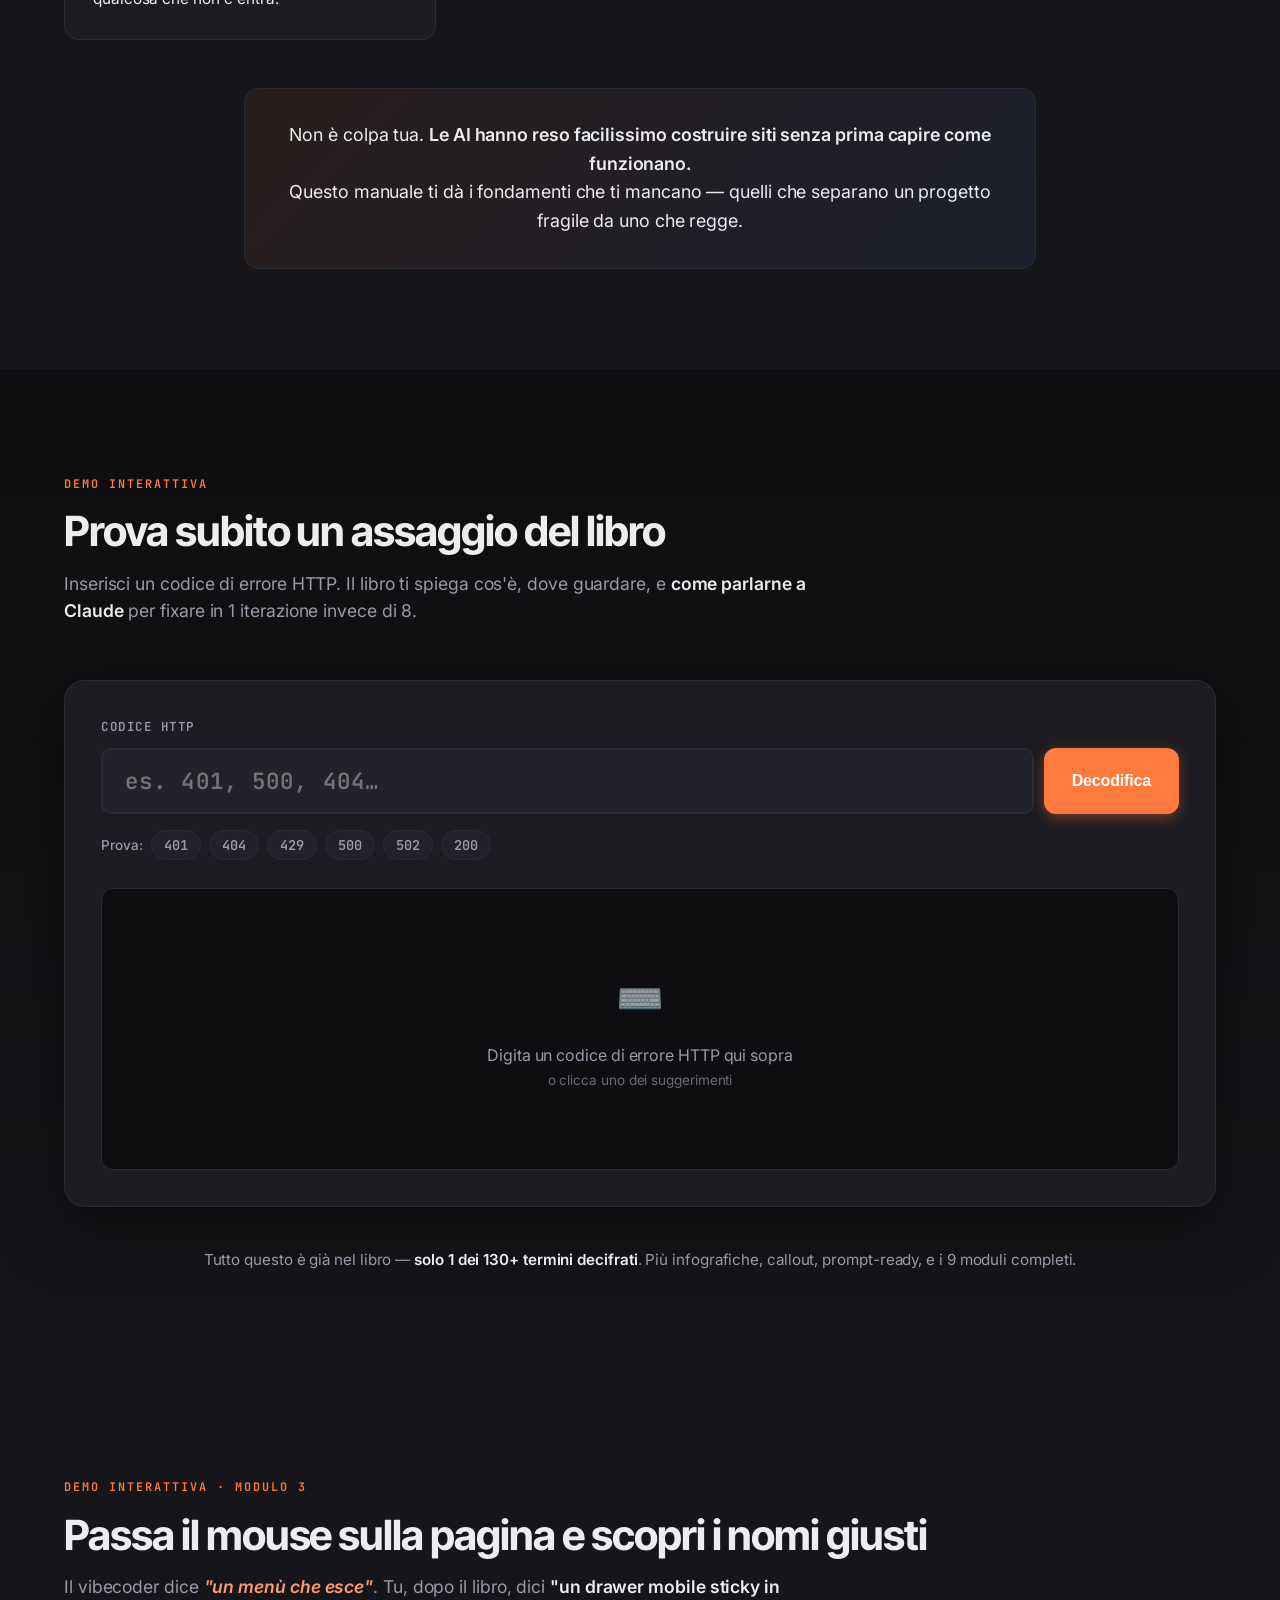
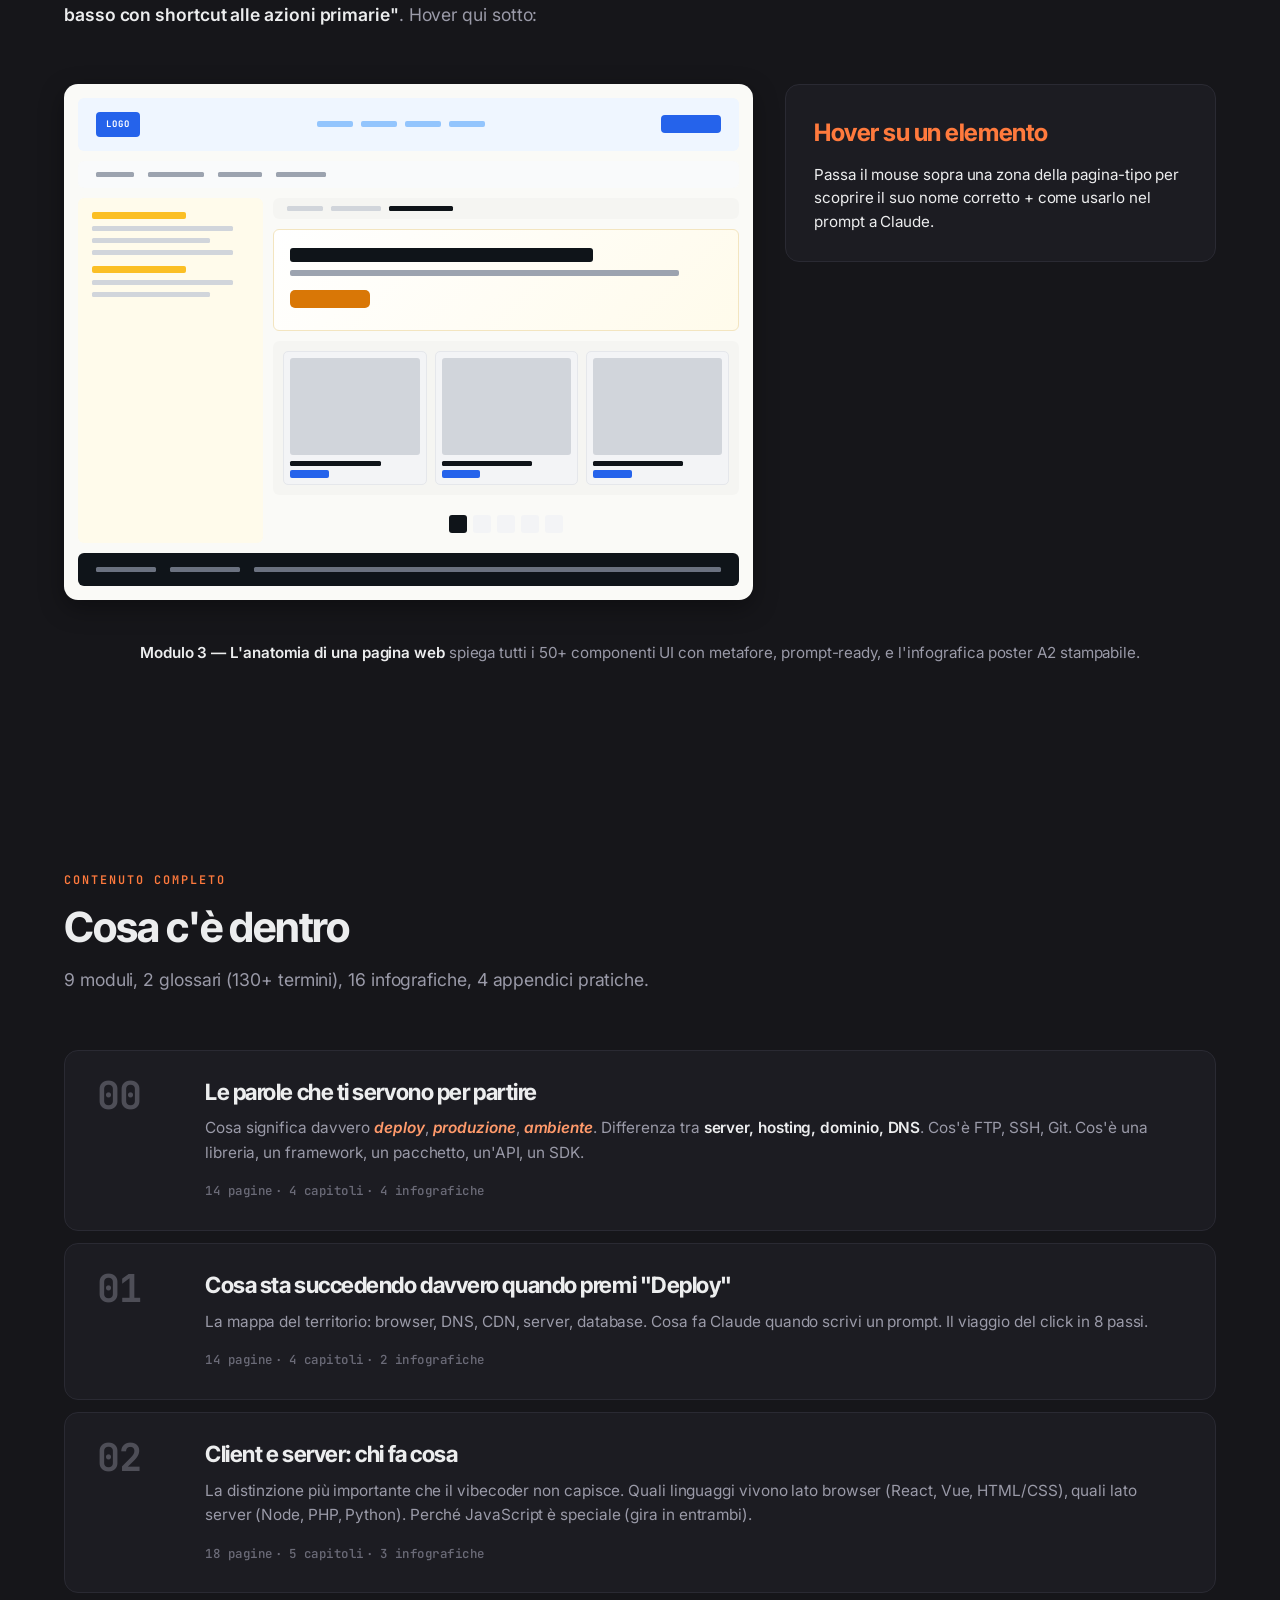
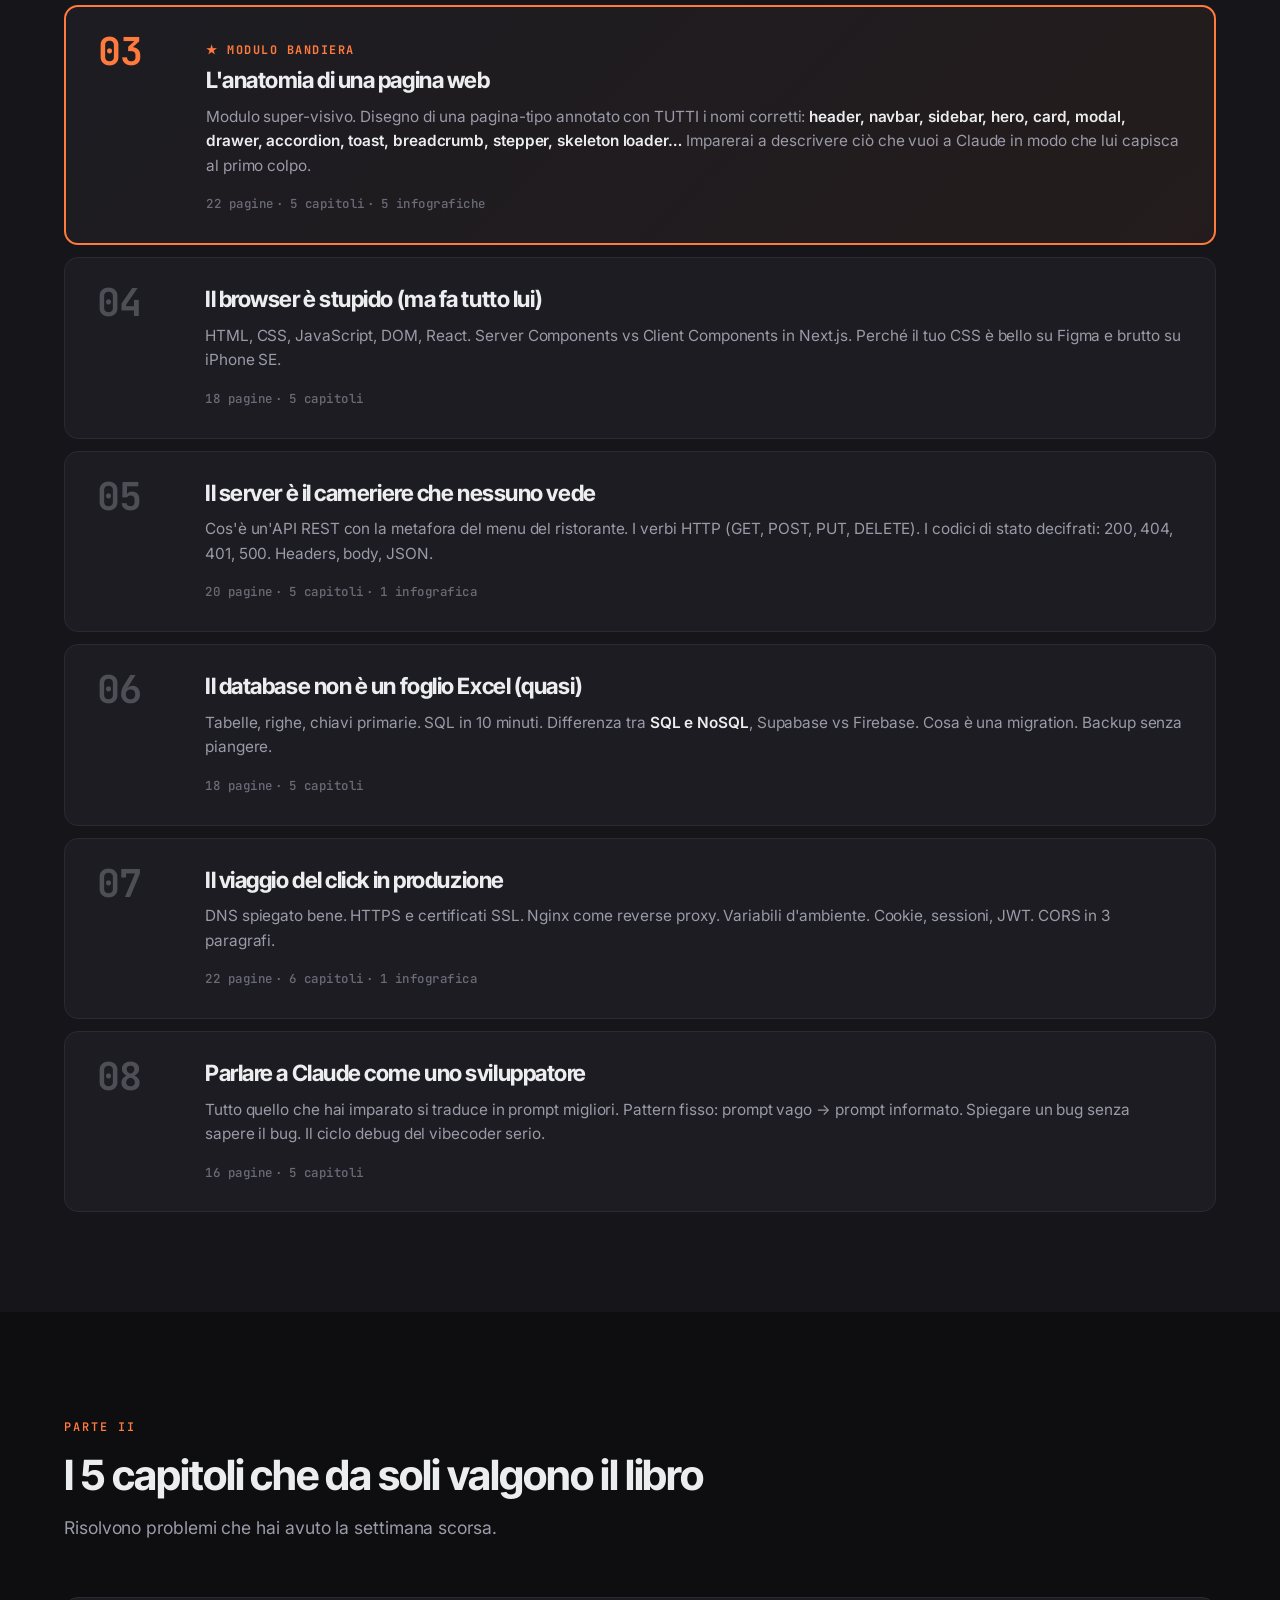
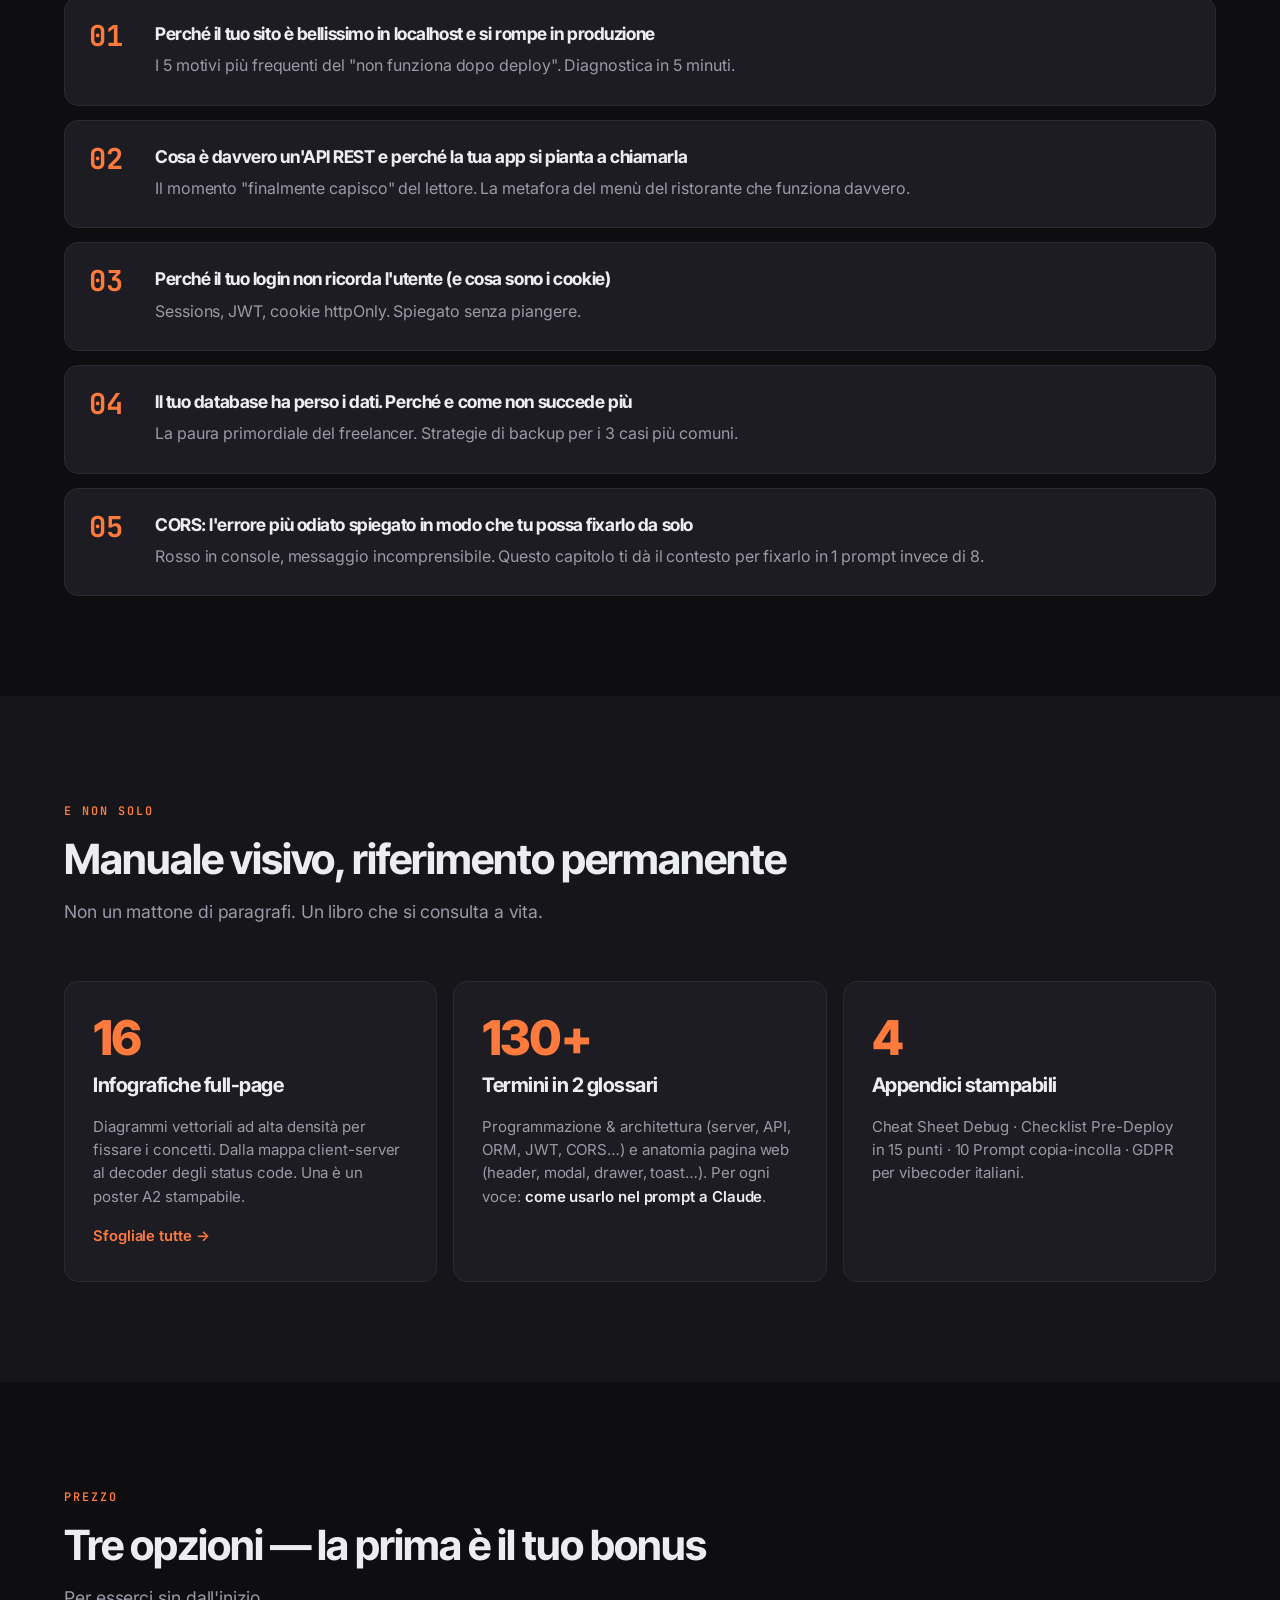
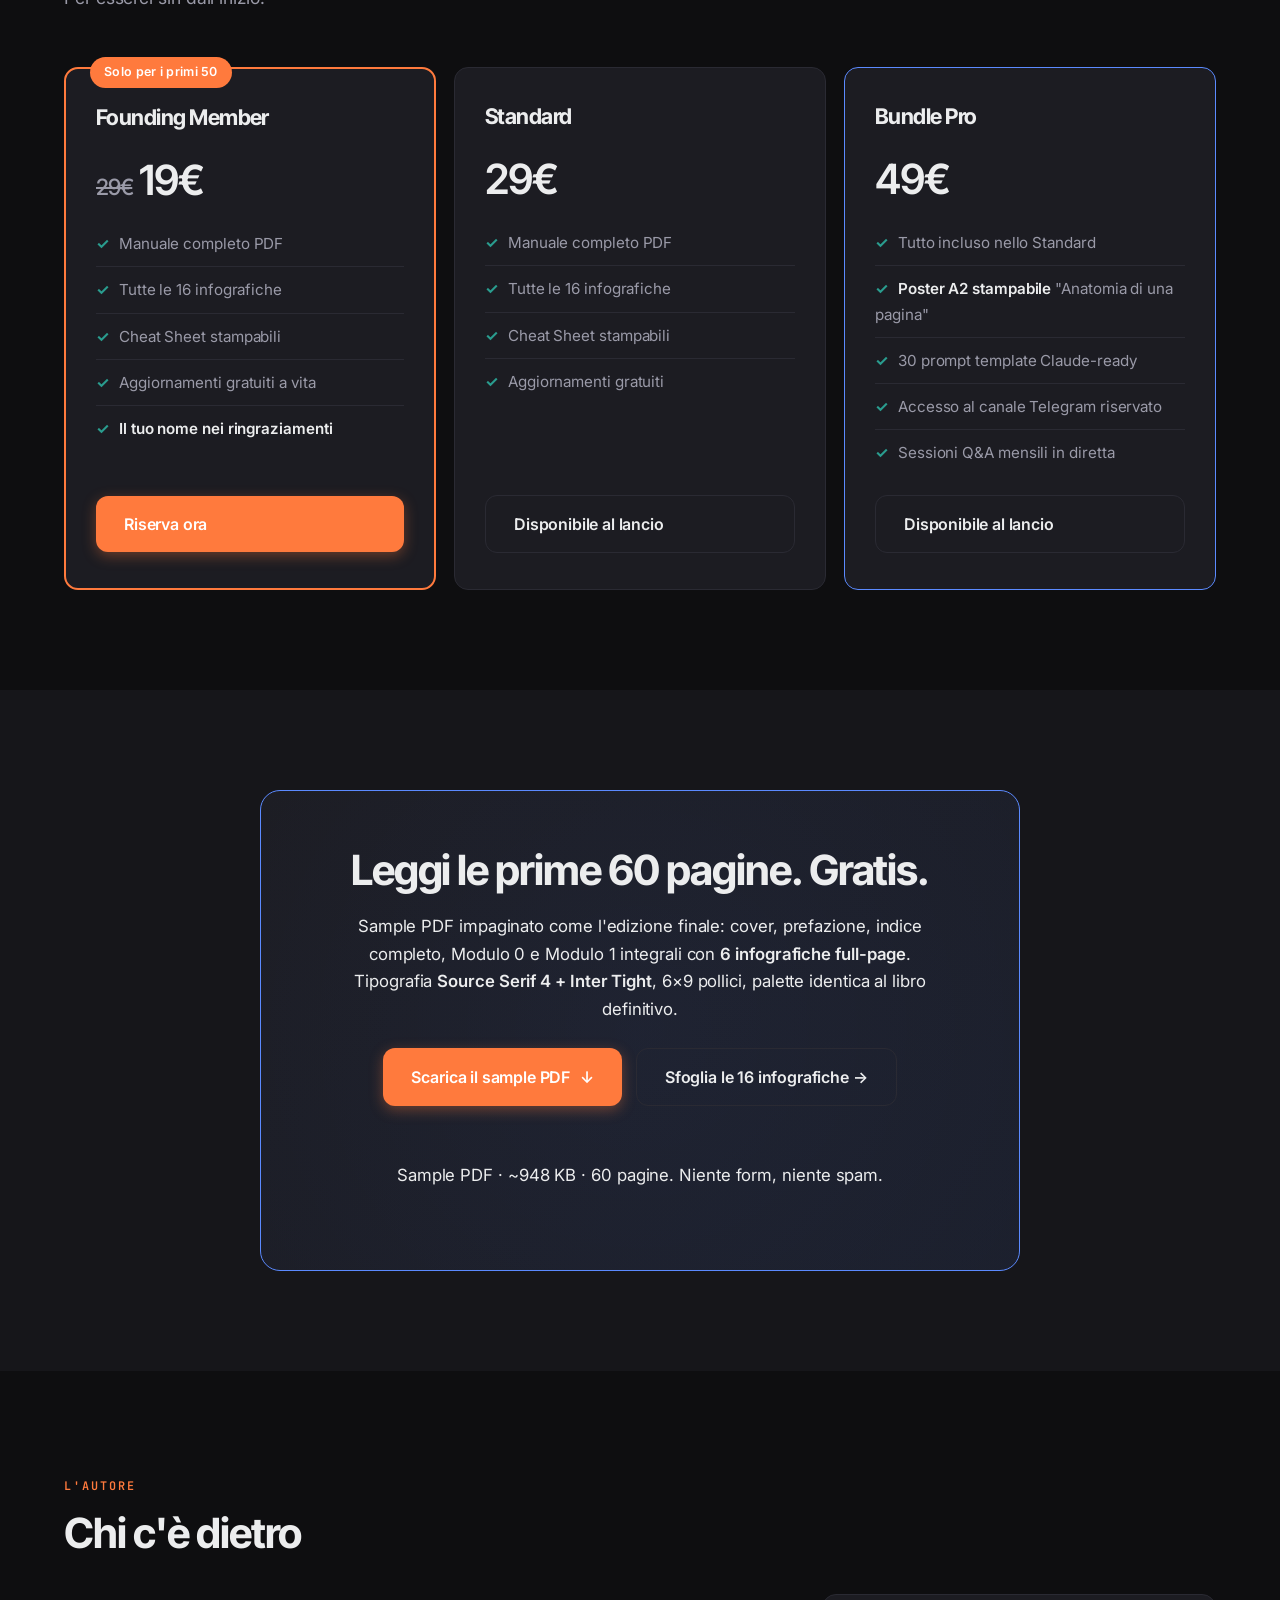
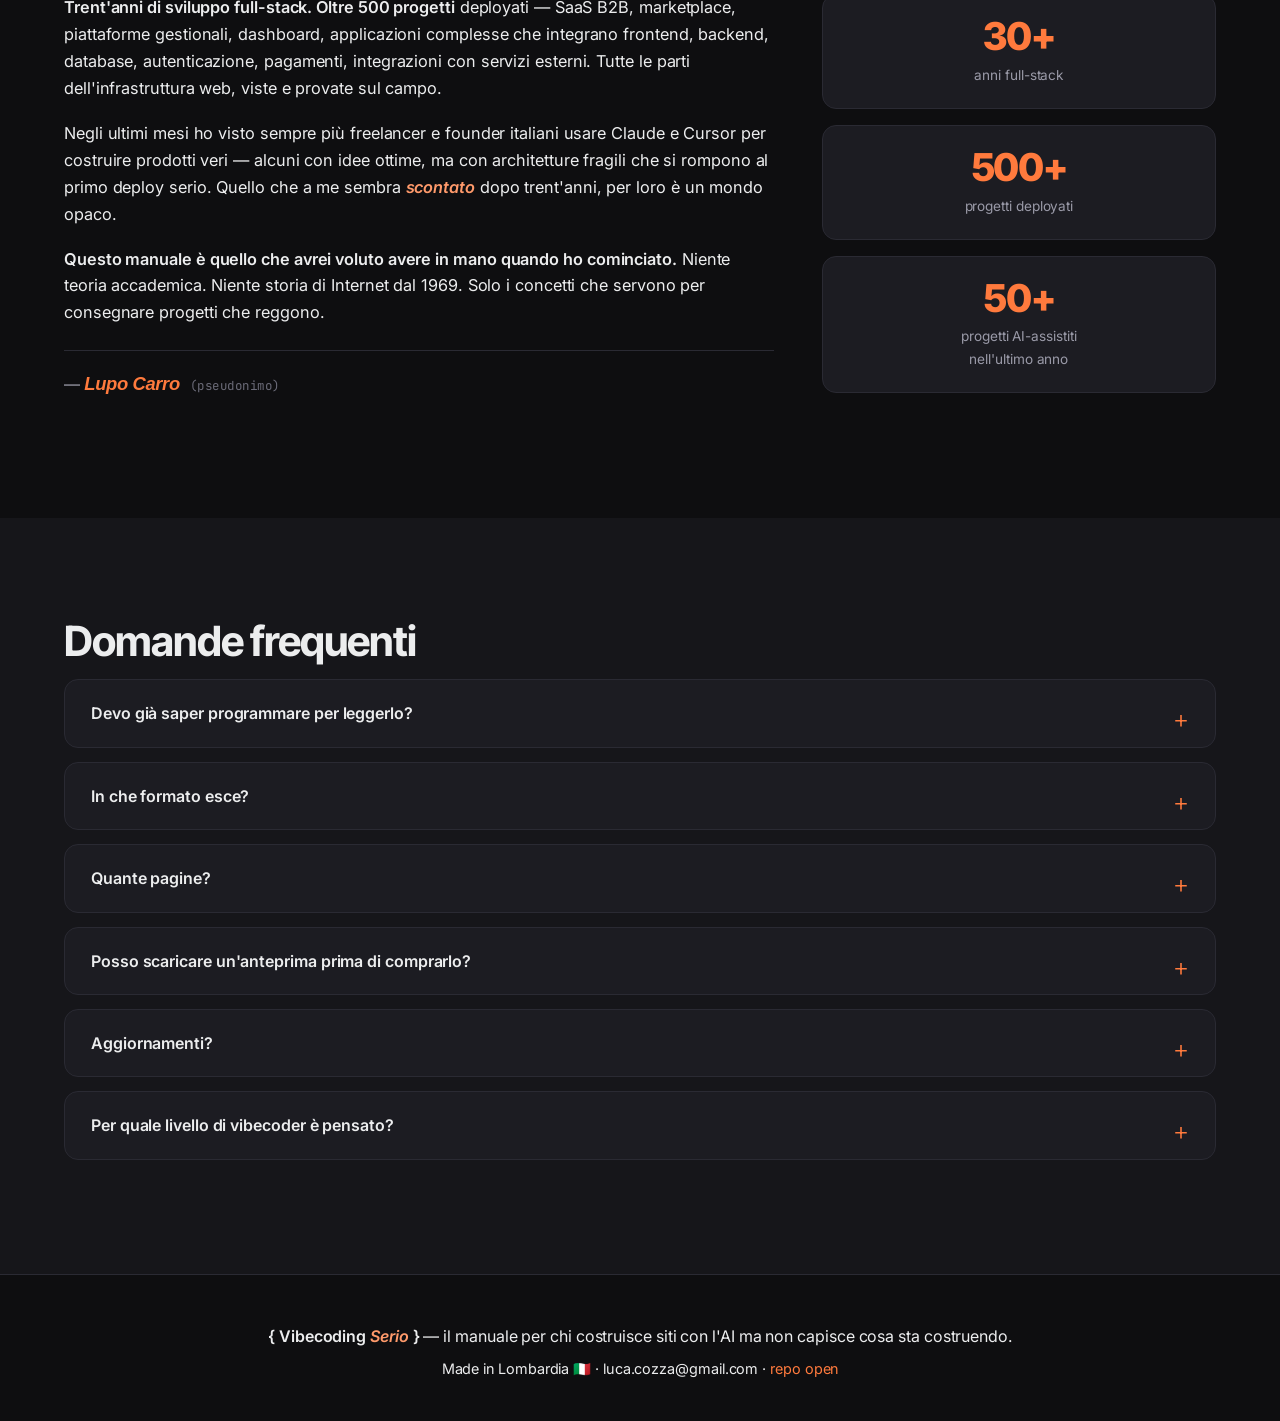
==== commit 40c5dd73: "fix(landing): rimuovo FAQ inutili (reso 30gg, copie agenzia) per PDF digitale Le due FAQ rimosse non" ====
--- a/landing/index.html
+++ b/landing/index.html
@@ -532,16 +532,16 @@
       <p>251 pagine, 8-9 ore di lettura. Pensato per essere letto a pezzi (lineare, Quick Wins, riferimento). I glossari da soli sono ~32 pagine, consultabili come dizionario.</p>
     </details>
     <details>
+      <summary>Posso scaricare un'anteprima prima di comprarlo?</summary>
+      <p>Sì. <a href="/vibecoding-serio-sample.pdf" download>Le prime 60 pagine</a> sono gratis: cover, prefazione, indice completo, Modulo 0 e Modulo 1 integrali con 6 infografiche. Niente form, niente email — clic e scarichi.</p>
+    </details>
+    <details>
       <summary>Aggiornamenti?</summary>
       <p>Gli stack tech cambiano in fretta. Per chi compra ci saranno aggiornamenti gratuiti a vita (versione 1.1, 2.0…). Non rifaccio mai pagare la stessa edizione.</p>
     </details>
     <details>
-      <summary>Posso fare un reso se non mi piace?</summary>
-      <p>Sì. Garanzia soddisfatti o rimborsati 30 giorni, senza domande. Mi paghi solo se ti è davvero utile.</p>
-    </details>
-    <details>
-      <summary>Posso comprarlo in più copie per la mia agenzia?</summary>
-      <p>Sì, scrivimi a luca.cozza@gmail.com per pricing team.</p>
+      <summary>Per quale livello di vibecoder è pensato?</summary>
+      <p>Per chi ha già messo le mani su qualcosa con Claude/Cursor/Bolt/Lovable e ha capito che non capisce. Non per chi parte da zero zero, e non per chi è già developer senior. Sta esattamente nel mezzo.</p>
     </details>
   </div>
 </section>
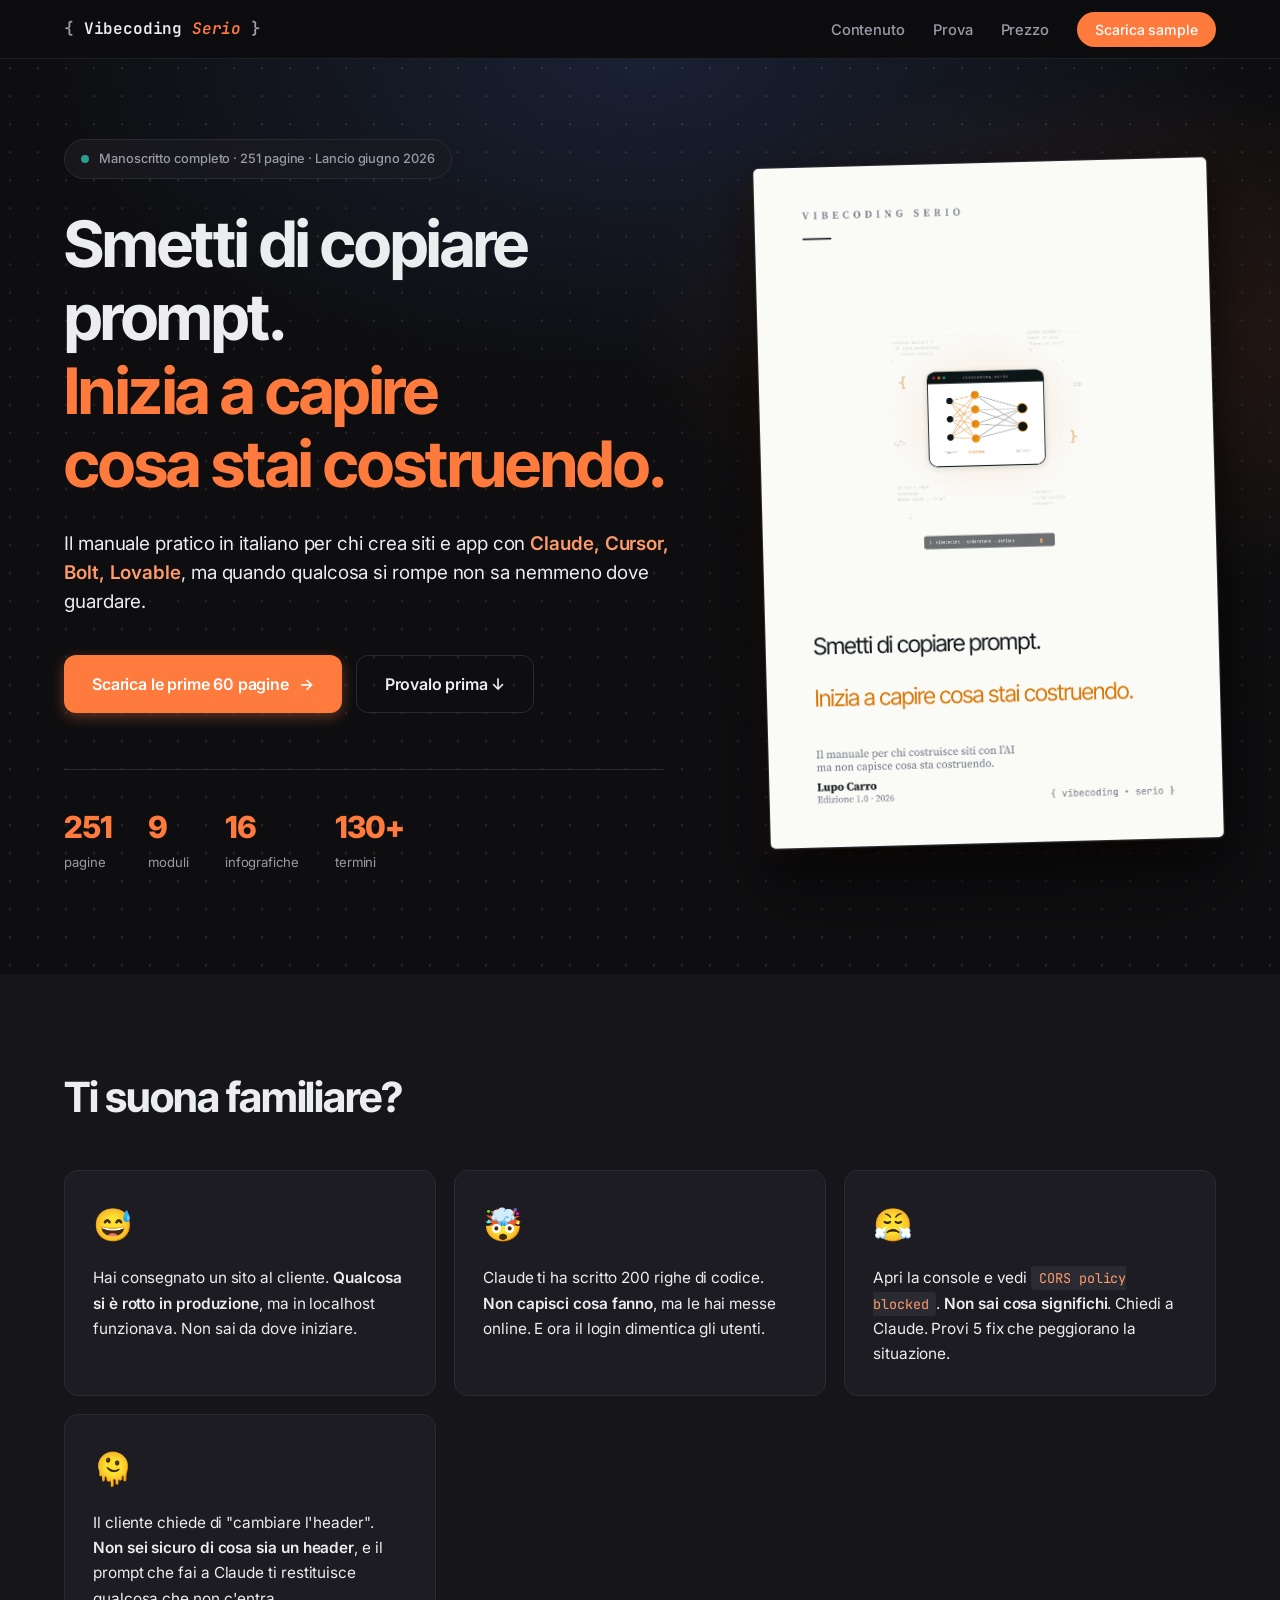
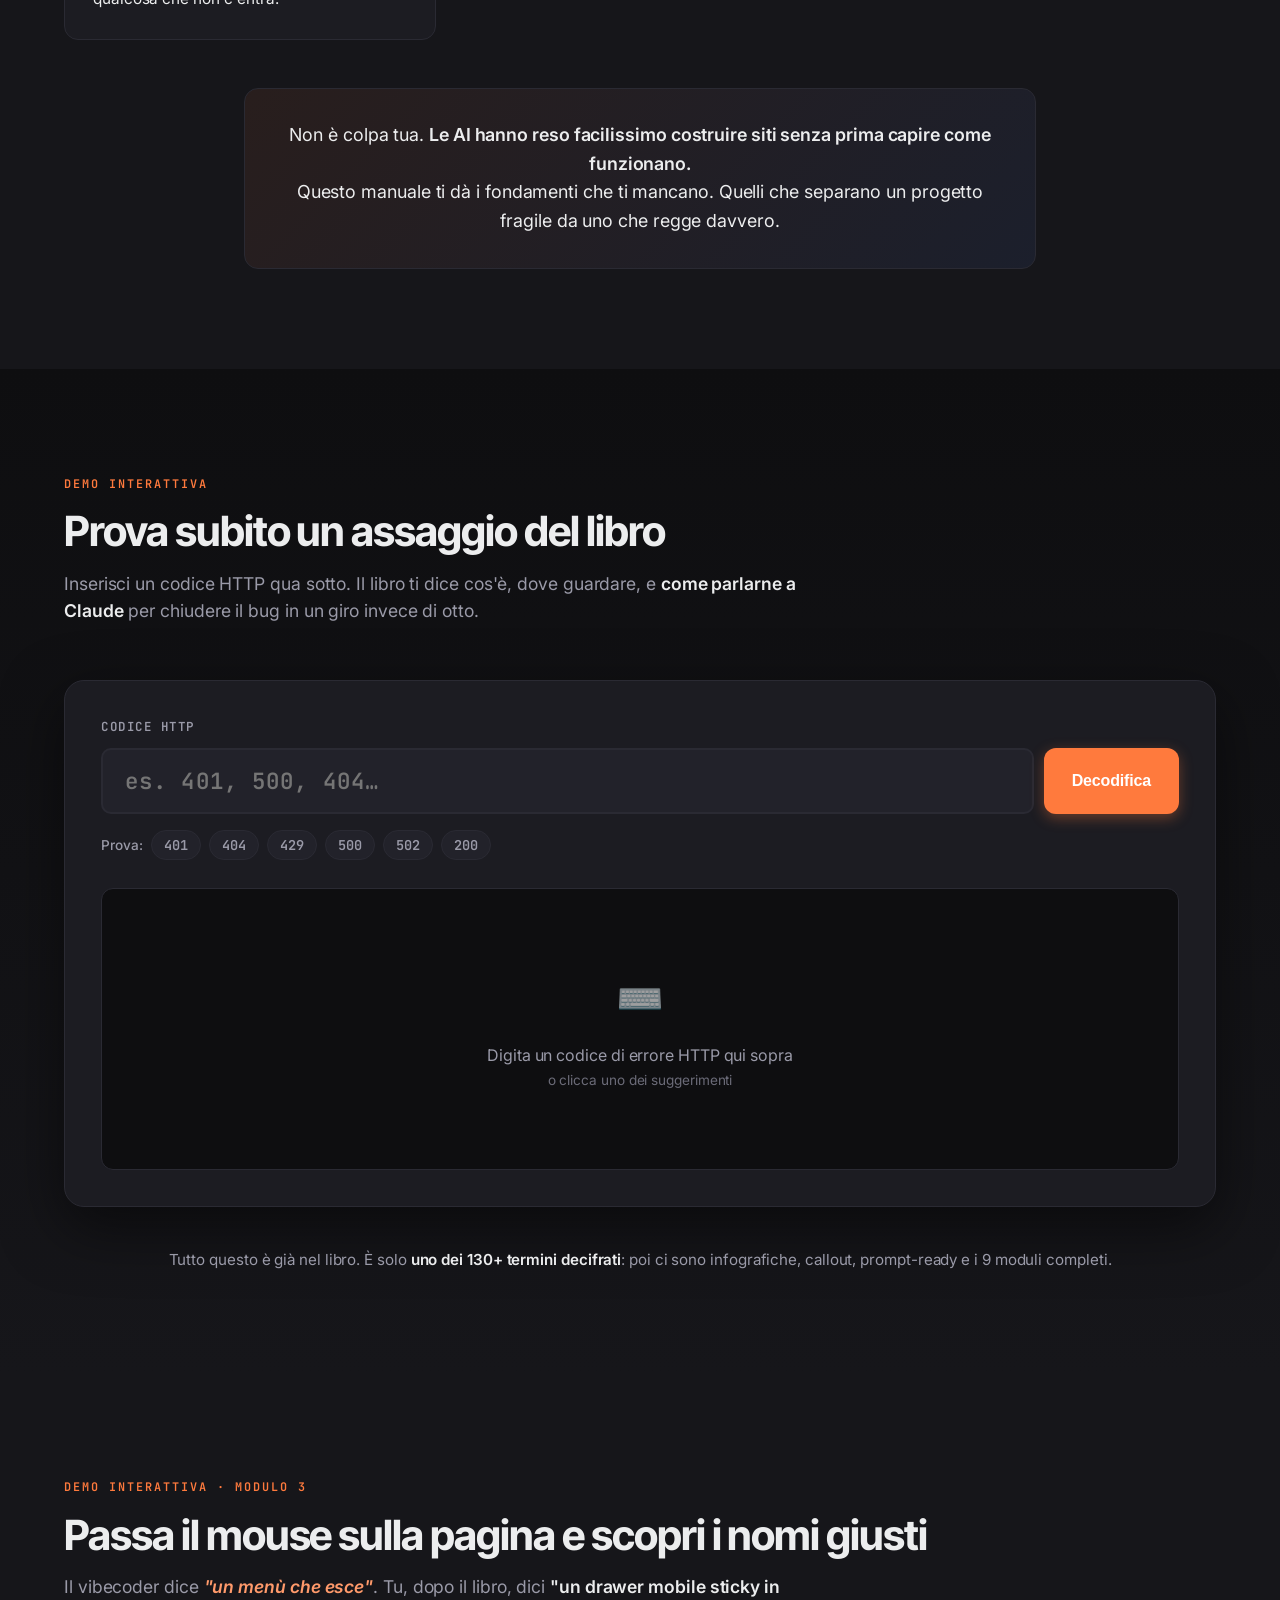
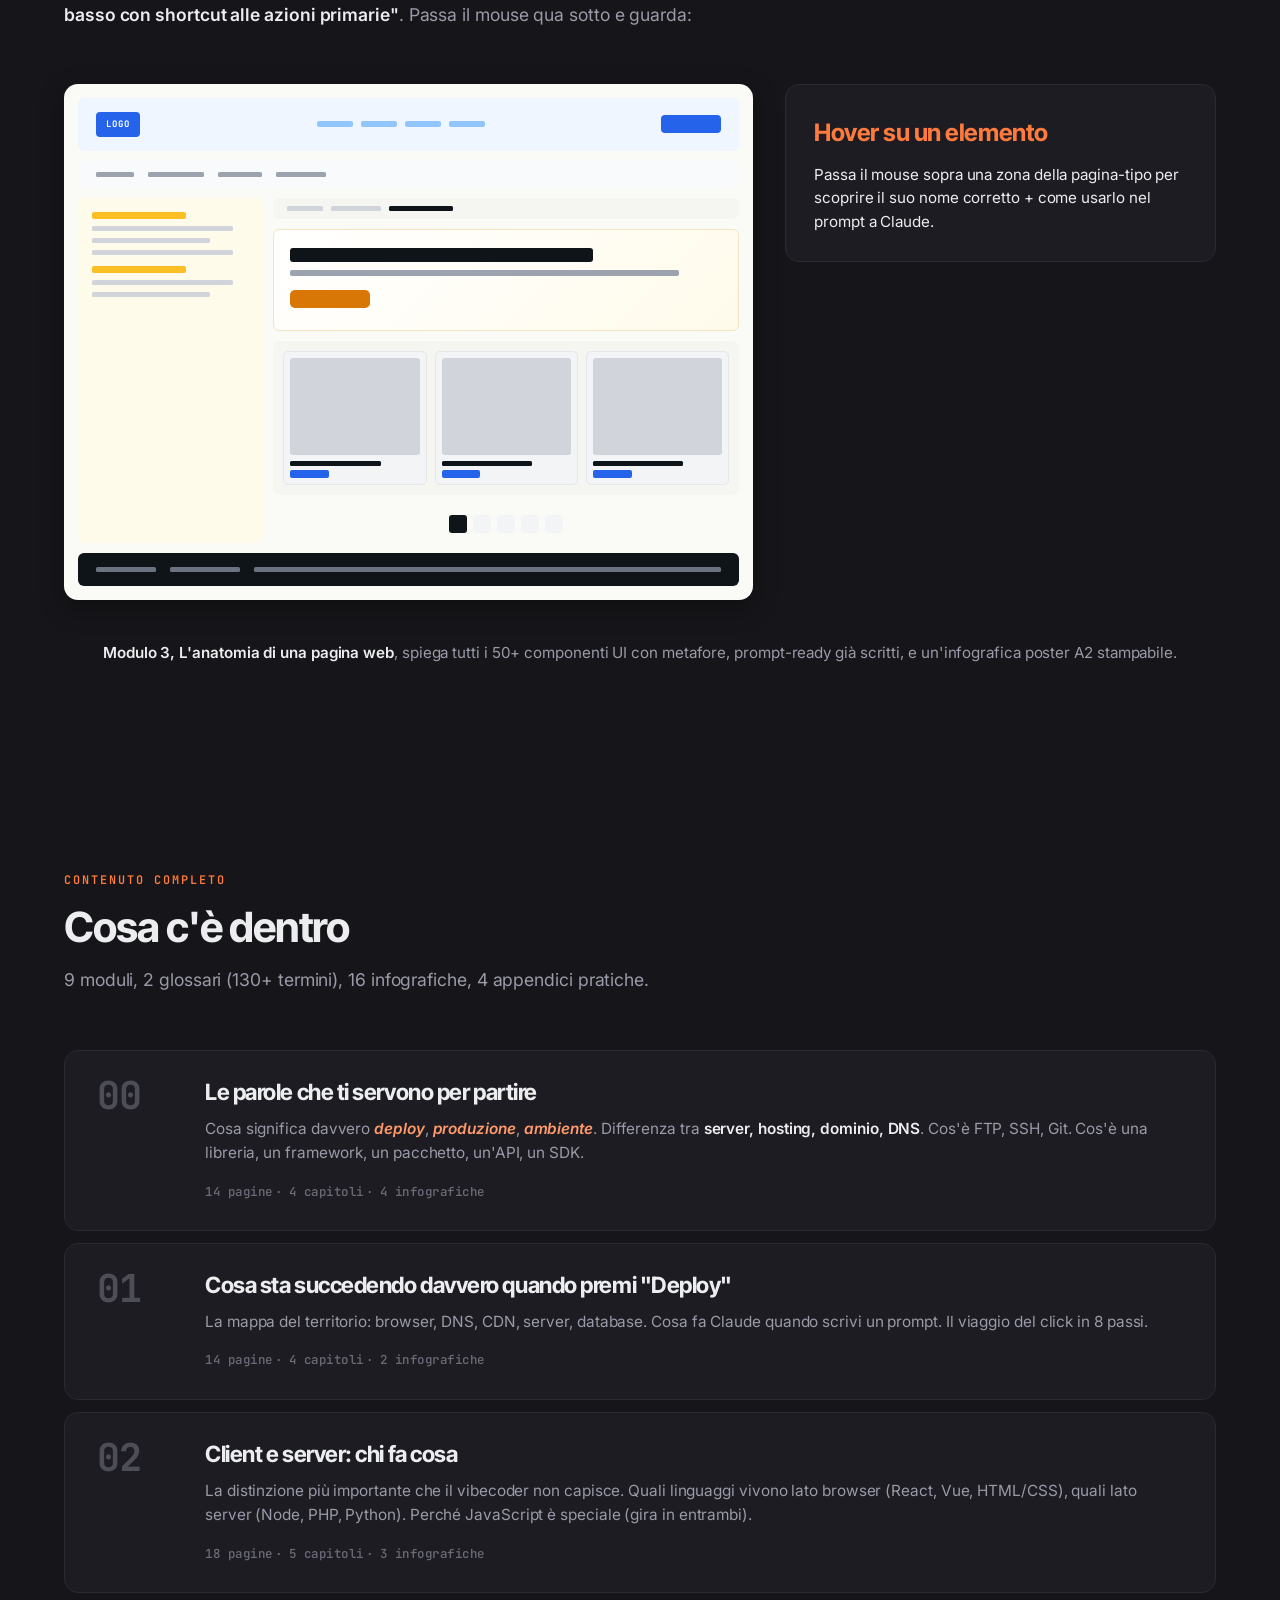
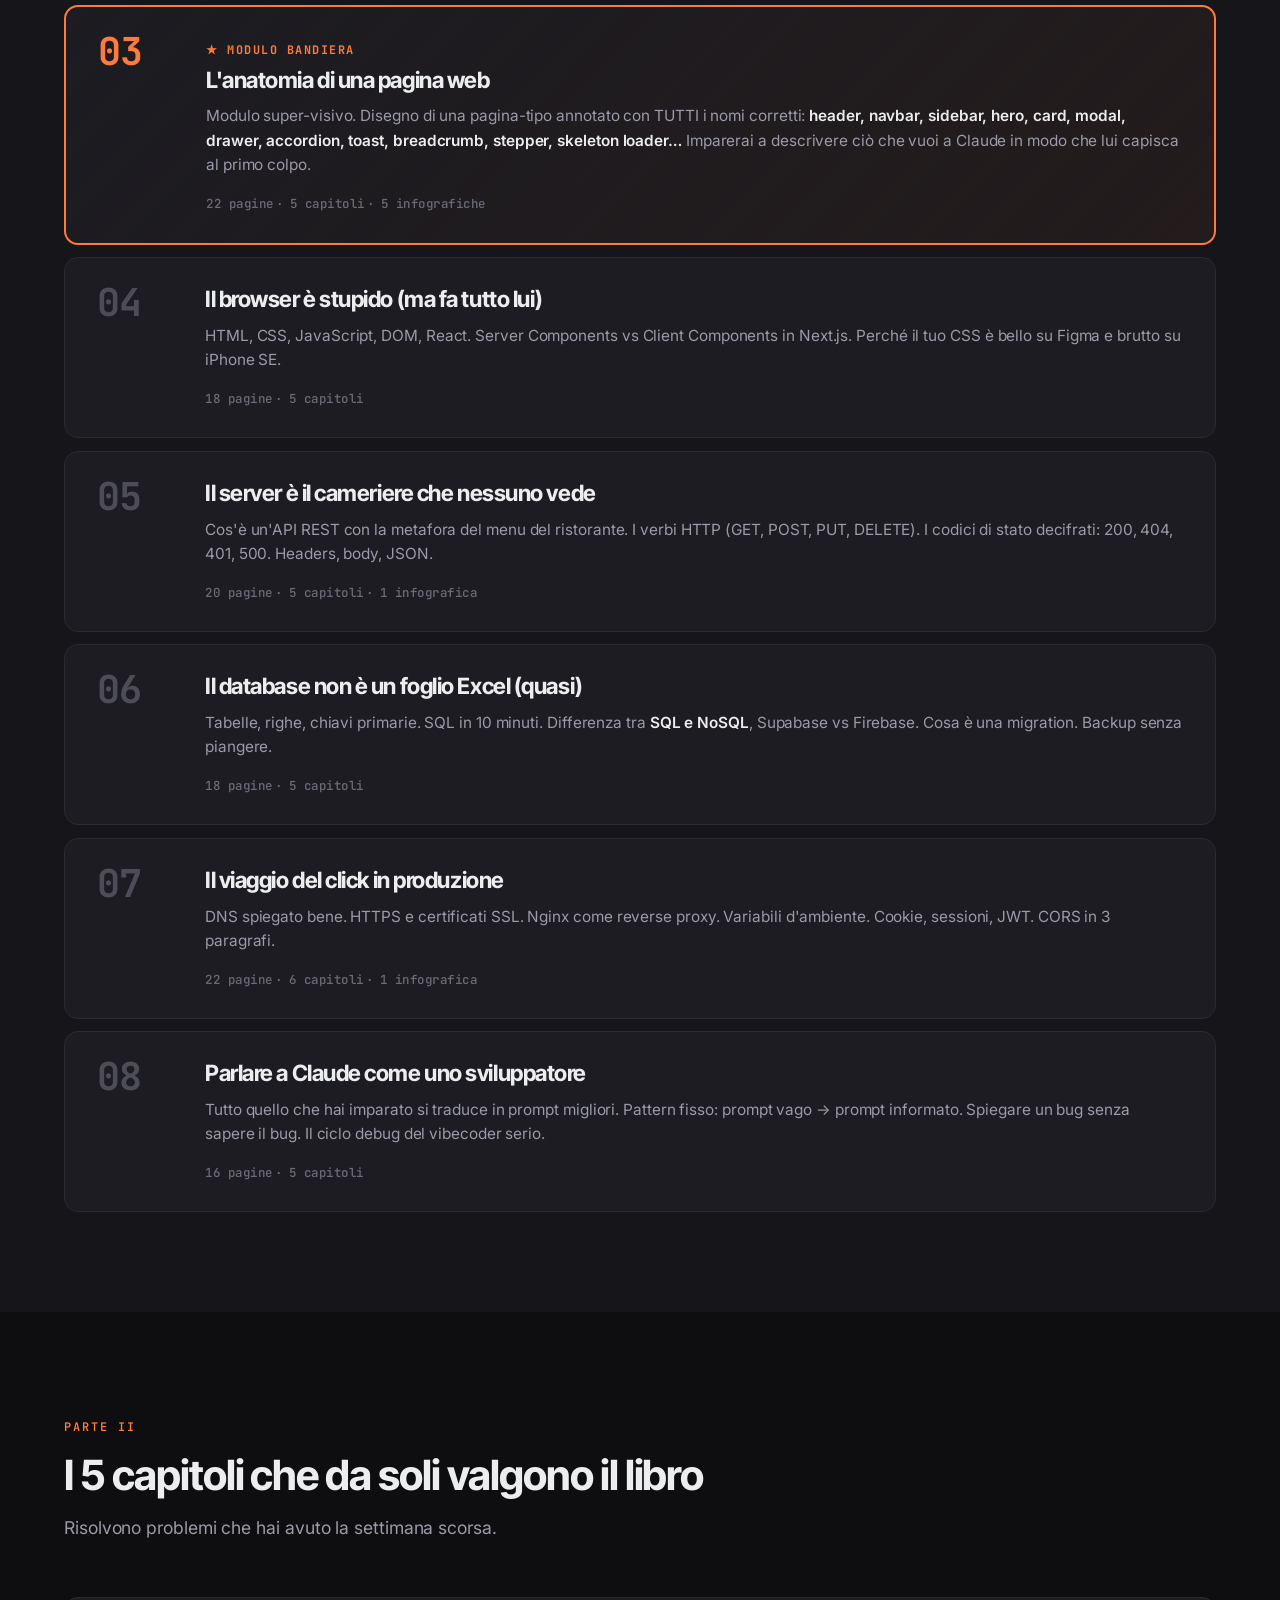
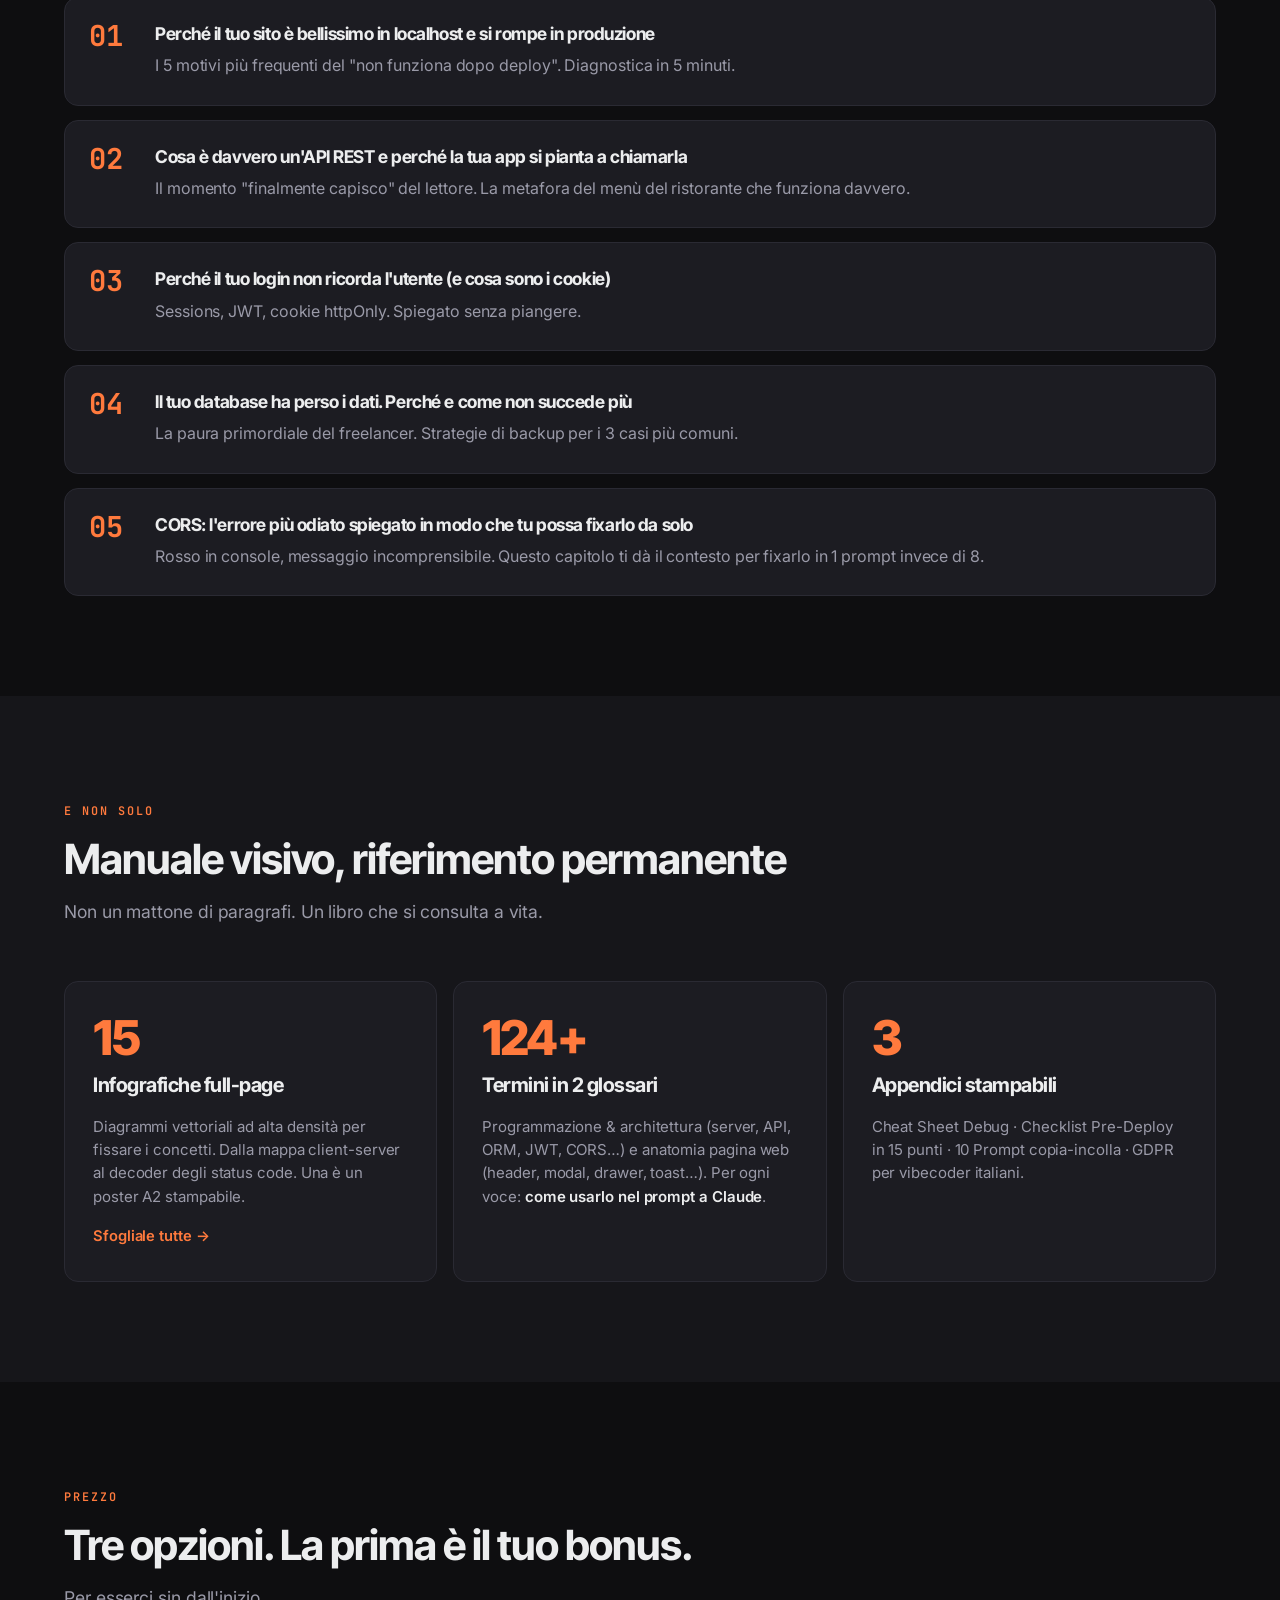
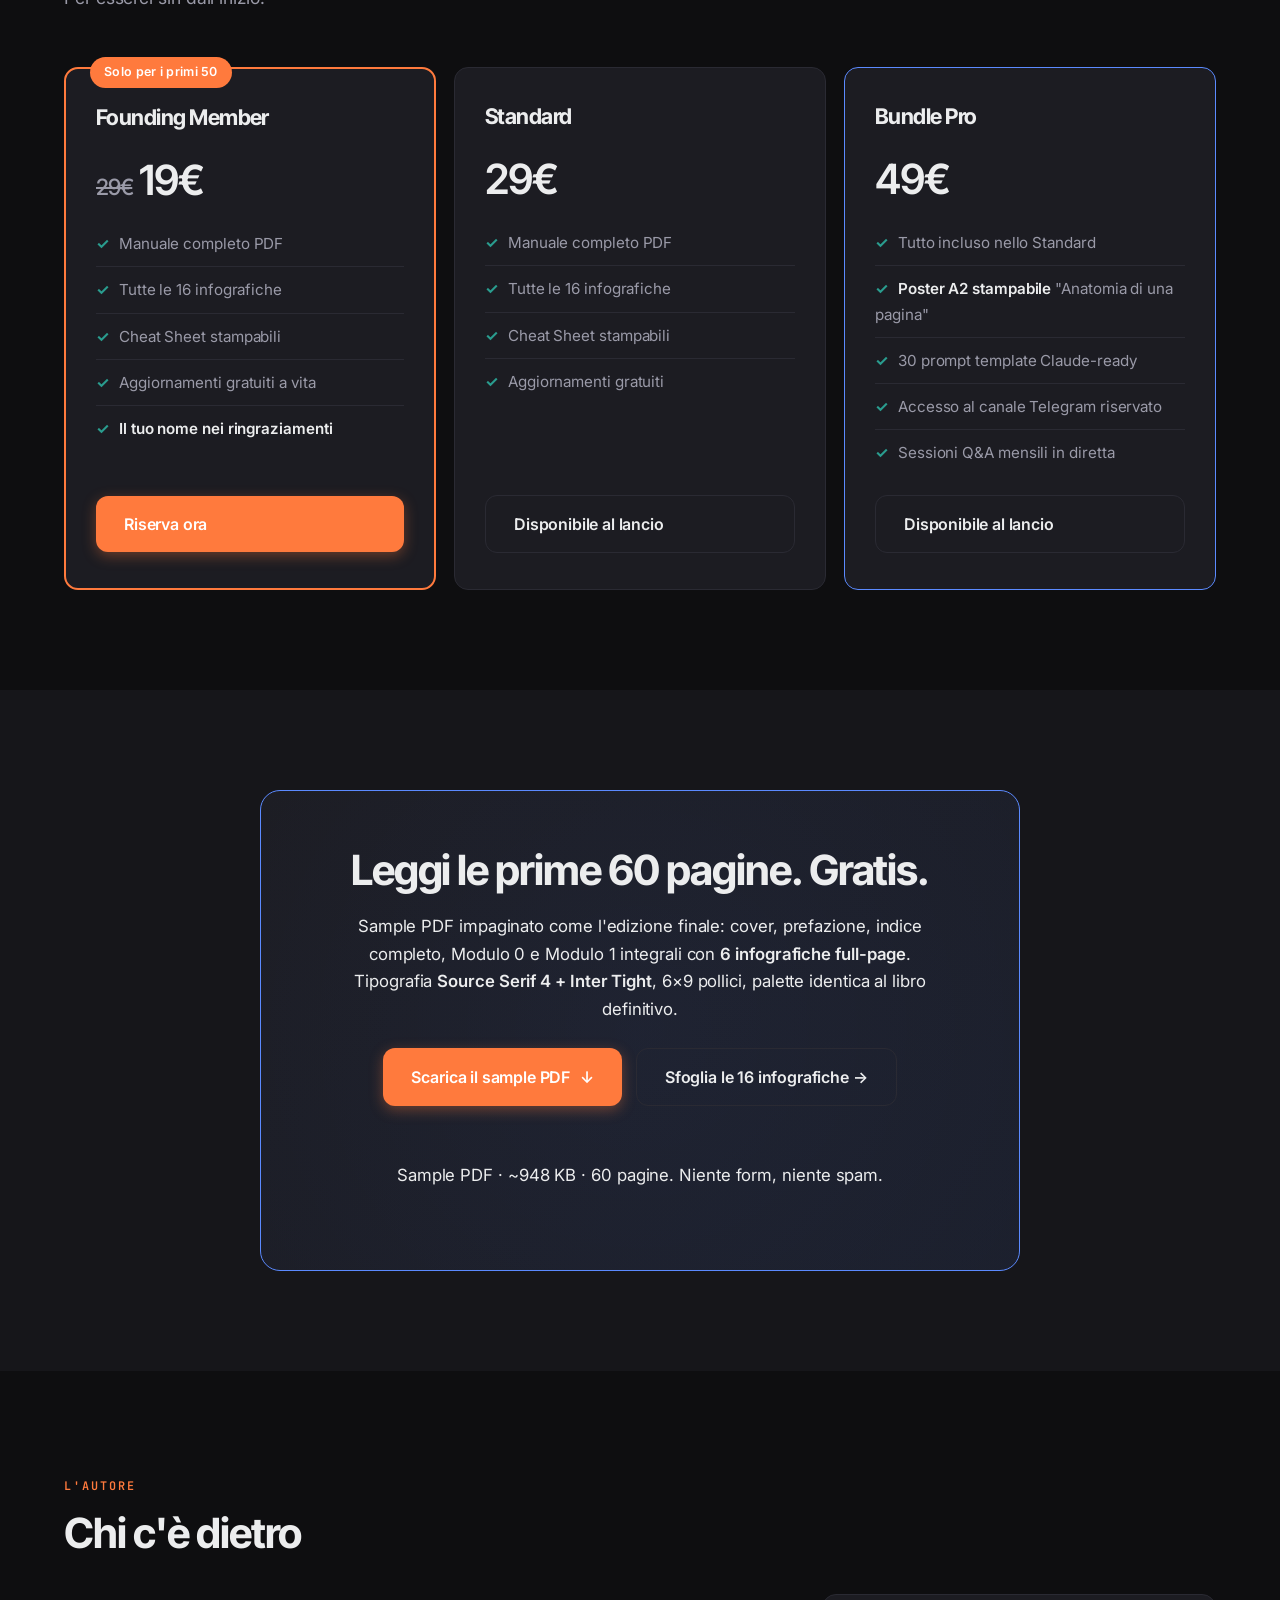
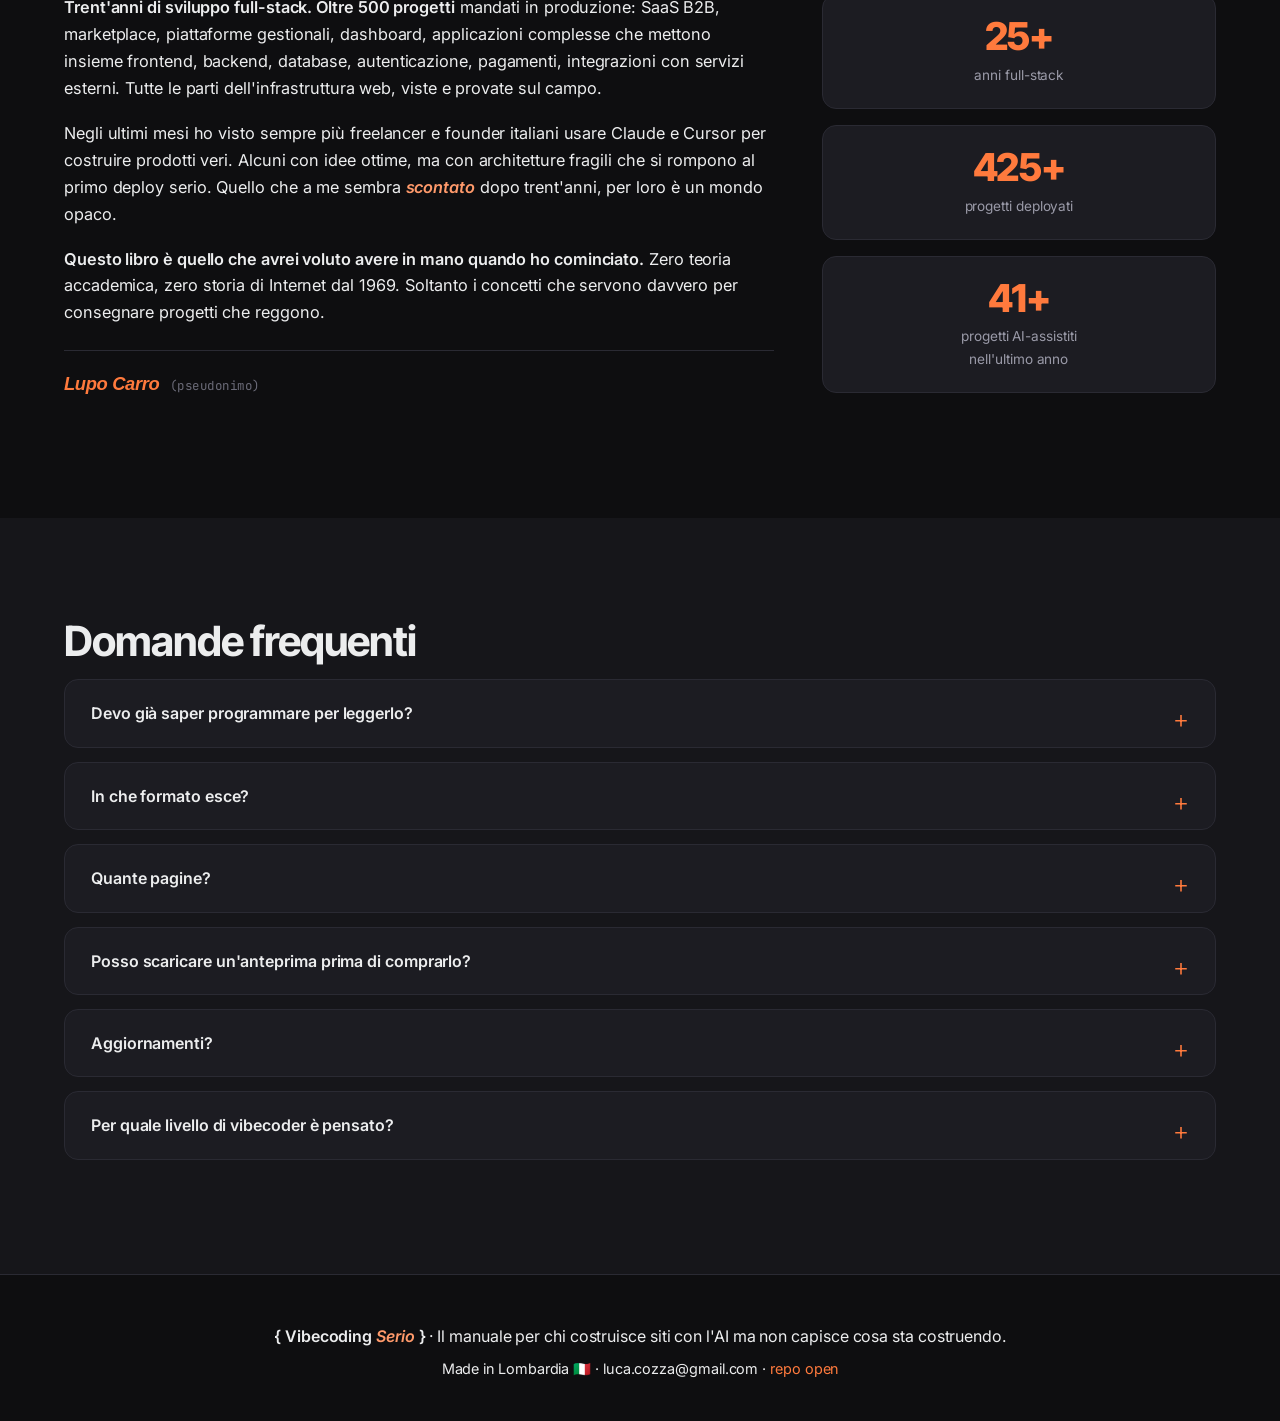
==== commit c2a2e0ef: "feat(landing): umanizzazione testi + 4 chicche tech (tilt 3D, counter, progress bar, h1 reveal) Uman" ====
--- a/landing/index.html
+++ b/landing/index.html
@@ -45,7 +45,7 @@
         <span class="hero-title-2">Inizia a capire <br>cosa stai costruendo.</span>
       </h1>
       <p class="lead">
-        Il manuale pratico in italiano per chi crea siti e app con <strong>Claude, Cursor, Bolt, Lovable</strong> — ma quando qualcosa si rompe non sa neanche dove guardare.
+        Il manuale pratico in italiano per chi crea siti e app con <strong>Claude, Cursor, Bolt, Lovable</strong>, ma quando qualcosa si rompe non sa nemmeno dove guardare.
       </p>
       <div class="cta-group">
         <a href="/vibecoding-serio-sample.pdf" class="btn btn-primary" download>
@@ -91,7 +91,7 @@
     </div>
     <p class="problem-conclusion">
       Non è colpa tua. <strong>Le AI hanno reso facilissimo costruire siti senza prima capire come funzionano.</strong><br>
-      Questo manuale ti dà i fondamenti che ti mancano — quelli che separano un progetto fragile da uno che regge.
+      Questo manuale ti dà i fondamenti che ti mancano. Quelli che separano un progetto fragile da uno che regge davvero.
     </p>
   </div>
 </section>
@@ -103,7 +103,7 @@
   <div class="container">
     <span class="section-tag">DEMO INTERATTIVA</span>
     <h2>Prova subito un assaggio del libro</h2>
-    <p class="section-lead">Inserisci un codice di errore HTTP. Il libro ti spiega cos'è, dove guardare, e <strong>come parlarne a Claude</strong> per fixare in 1 iterazione invece di 8.</p>
+    <p class="section-lead">Inserisci un codice HTTP qua sotto. Il libro ti dice cos'è, dove guardare, e <strong>come parlarne a Claude</strong> per chiudere il bug in un giro invece di otto.</p>
 
     <div class="decoder">
       <div class="decoder-input">
@@ -139,7 +139,7 @@
     </div>
 
     <p class="demo-footer">
-      Tutto questo è già nel libro — <strong>solo 1 dei 130+ termini decifrati</strong>. Più infografiche, callout, prompt-ready, e i 9 moduli completi.
+      Tutto questo è già nel libro. È solo <strong>uno dei 130+ termini decifrati</strong>: poi ci sono infografiche, callout, prompt-ready e i 9 moduli completi.
     </p>
   </div>
 </section>
@@ -151,7 +151,7 @@
   <div class="container">
     <span class="section-tag">DEMO INTERATTIVA · MODULO 3</span>
     <h2>Passa il mouse sulla pagina e scopri i nomi giusti</h2>
-    <p class="section-lead">Il vibecoder dice <em>"un menù che esce"</em>. Tu, dopo il libro, dici <strong>"un drawer mobile sticky in basso con shortcut alle azioni primarie"</strong>. Hover qui sotto:</p>
+    <p class="section-lead">Il vibecoder dice <em>"un menù che esce"</em>. Tu, dopo il libro, dici <strong>"un drawer mobile sticky in basso con shortcut alle azioni primarie"</strong>. Passa il mouse qua sotto e guarda:</p>
 
     <div class="anatomy-wrapper">
       <div class="anatomy-mockup" id="anatomy-mockup">
@@ -165,7 +165,7 @@
         </div>
 
         <!-- NAV BAR sub -->
-        <div class="anat-block anat-nav" data-name="Navbar (sub)" data-desc="Barra di navigazione secondaria sotto l'header — link orizzontali ai sotto-livelli.">
+        <div class="anat-block anat-nav" data-name="Navbar (sub)" data-desc="Barra di navigazione secondaria sotto l'header, con link orizzontali ai sotto-livelli del sito.">
           <span></span><span></span><span></span><span></span>
         </div>
 
@@ -212,7 +212,7 @@
               </div>
             </div>
             <!-- PAGINATION -->
-            <div class="anat-block anat-pagination" data-name="Pagination" data-desc="« 1 2 3 ... » — sfoglia liste lunghe a blocchi.">
+            <div class="anat-block anat-pagination" data-name="Pagination" data-desc="« 1 2 3 ... » per sfogliare liste lunghe a blocchi.">
               <span class="active"></span><span></span><span></span><span></span><span></span>
             </div>
           </div>
@@ -231,7 +231,7 @@
     </div>
 
     <p class="demo-footer">
-      <strong>Modulo 3 — L'anatomia di una pagina web</strong> spiega tutti i 50+ componenti UI con metafore, prompt-ready, e l'infografica poster A2 stampabile.
+      <strong>Modulo 3, L'anatomia di una pagina web</strong>, spiega tutti i 50+ componenti UI con metafore, prompt-ready già scritti, e un'infografica poster A2 stampabile.
     </p>
   </div>
 </section>
@@ -427,7 +427,7 @@
 <section id="prezzo" class="pricing fade-in">
   <div class="container">
     <span class="section-tag">PREZZO</span>
-    <h2>Tre opzioni — la prima è il tuo bonus</h2>
+    <h2>Tre opzioni. La prima è il tuo bonus.</h2>
     <p class="section-lead">Per esserci sin dall'inizio.</p>
     <div class="pricing-grid">
 
@@ -501,10 +501,10 @@
     <h2>Chi c'è dietro</h2>
     <div class="about-grid">
       <div class="about-text">
-        <p><strong>Trent'anni di sviluppo full-stack. Oltre 500 progetti</strong> deployati — SaaS B2B, marketplace, piattaforme gestionali, dashboard, applicazioni complesse che integrano frontend, backend, database, autenticazione, pagamenti, integrazioni con servizi esterni. Tutte le parti dell'infrastruttura web, viste e provate sul campo.</p>
-        <p>Negli ultimi mesi ho visto sempre più freelancer e founder italiani usare Claude e Cursor per costruire prodotti veri — alcuni con idee ottime, ma con architetture fragili che si rompono al primo deploy serio. Quello che a me sembra <em>scontato</em> dopo trent'anni, per loro è un mondo opaco.</p>
-        <p><strong>Questo manuale è quello che avrei voluto avere in mano quando ho cominciato.</strong> Niente teoria accademica. Niente storia di Internet dal 1969. Solo i concetti che servono per consegnare progetti che reggono.</p>
-        <p class="about-signature">— <em>Lupo Carro</em> <span class="about-pseudo">(pseudonimo)</span></p>
+        <p><strong>Trent'anni di sviluppo full-stack. Oltre 500 progetti</strong> mandati in produzione: SaaS B2B, marketplace, piattaforme gestionali, dashboard, applicazioni complesse che mettono insieme frontend, backend, database, autenticazione, pagamenti, integrazioni con servizi esterni. Tutte le parti dell'infrastruttura web, viste e provate sul campo.</p>
+        <p>Negli ultimi mesi ho visto sempre più freelancer e founder italiani usare Claude e Cursor per costruire prodotti veri. Alcuni con idee ottime, ma con architetture fragili che si rompono al primo deploy serio. Quello che a me sembra <em>scontato</em> dopo trent'anni, per loro è un mondo opaco.</p>
+        <p><strong>Questo libro è quello che avrei voluto avere in mano quando ho cominciato.</strong> Zero teoria accademica, zero storia di Internet dal 1969. Soltanto i concetti che servono davvero per consegnare progetti che reggono.</p>
+        <p class="about-signature"><em>Lupo Carro</em> <span class="about-pseudo">(pseudonimo)</span></p>
       </div>
       <div class="about-stats">
         <div class="about-stat"><strong>30+</strong><span>anni full-stack</span></div>
@@ -521,7 +521,7 @@
     <h2>Domande frequenti</h2>
     <details>
       <summary>Devo già saper programmare per leggerlo?</summary>
-      <p>No. Il libro parte da zero — anzi, è scritto apposta per chi <em>non</em> sa programmare ma sta costruendo cose con l'AI. Se sei già senior, ti annoierebbe.</p>
+      <p>No. Il libro parte da zero. È scritto apposta per chi <em>non</em> sa programmare ma sta già costruendo cose con l'AI. Se sei un developer senior, lascia stare: ti annoieresti dopo dieci pagine.</p>
     </details>
     <details>
       <summary>In che formato esce?</summary>
@@ -533,7 +533,7 @@
     </details>
     <details>
       <summary>Posso scaricare un'anteprima prima di comprarlo?</summary>
-      <p>Sì. <a href="/vibecoding-serio-sample.pdf" download>Le prime 60 pagine</a> sono gratis: cover, prefazione, indice completo, Modulo 0 e Modulo 1 integrali con 6 infografiche. Niente form, niente email — clic e scarichi.</p>
+      <p>Sì. <a href="/vibecoding-serio-sample.pdf" download>Le prime 60 pagine</a> sono gratis: cover, prefazione, indice completo, Modulo 0 e Modulo 1 integrali con 6 infografiche. Niente form da compilare, niente email da lasciare. Clicca e scarichi.</p>
     </details>
     <details>
       <summary>Aggiornamenti?</summary>
@@ -549,7 +549,7 @@
 <!-- FOOTER -->
 <footer class="footer">
   <div class="container">
-    <p><strong>{ Vibecoding <em>Serio</em> }</strong> — il manuale per chi costruisce siti con l'AI ma non capisce cosa sta costruendo.</p>
+    <p><strong>{ Vibecoding <em>Serio</em> }</strong> · Il manuale per chi costruisce siti con l'AI ma non capisce cosa sta costruendo.</p>
     <p class="footer-meta">
       Made in Lombardia 🇮🇹 · luca.cozza@gmail.com · <a href="https://github.com/cozzagit/vibecoding-serio">repo open</a>
     </p>
--- a/landing/style.css
+++ b/landing/style.css
@@ -41,6 +41,20 @@
   overflow-x: hidden;
 }
 
+/* Scroll progress bar (fixed top) */
+.scroll-progress {
+  position: fixed;
+  top: 0;
+  left: 0;
+  height: 2px;
+  width: 0%;
+  background: linear-gradient(90deg, var(--accent), var(--accent-soft));
+  z-index: 200;
+  pointer-events: none;
+  transition: width 0.05s linear;
+  box-shadow: 0 0 10px rgba(255, 122, 61, 0.6);
+}
+
 .container { max-width: var(--max-w); margin: 0 auto; padding: 0 24px; }
 
 h1, h2, h3, h4 {
@@ -258,6 +272,9 @@
 }
 .hero-stats span { font-size: 0.82rem; color: var(--text-muted); }
 
+.hero-cover {
+  perspective: 1200px;
+}
 .hero-cover img {
   width: 100%;
   height: auto;
@@ -269,11 +286,10 @@
     -8px 8px 24px rgba(255, 122, 61, 0.08);
   border: 1px solid var(--border);
   transform: rotate(-1.5deg);
-  transition: transform 0.4s cubic-bezier(.2,.8,.2,1);
-}
-.hero-cover img:hover {
-  transform: rotate(0deg) scale(1.04);
-}
+  transition: transform 0.6s cubic-bezier(.2,.8,.2,1);
+  transform-style: preserve-3d;
+}
+/* JS handles 3D tilt on hover; default state is the slight rotation */
 
 /* === SECTIONS COMUNI === */
 section { padding: 100px 0; position: relative; }
@@ -812,14 +828,14 @@
   grid-template-columns: 80px 1fr;
   gap: 28px;
   align-items: start;
-  transition: all 0.25s;
+  transition: border-color 0.25s, box-shadow 0.25s, transform 0.4s cubic-bezier(.2,.8,.2,1);
   position: relative;
 }
 .module:hover {
   border-color: var(--accent);
-  transform: translateY(-2px);
   box-shadow: var(--shadow);
 }
+/* JS handles transform (3D tilt) on hover */
 .module-num {
   font-family: 'JetBrains Mono', monospace;
   font-size: 2.4rem;
